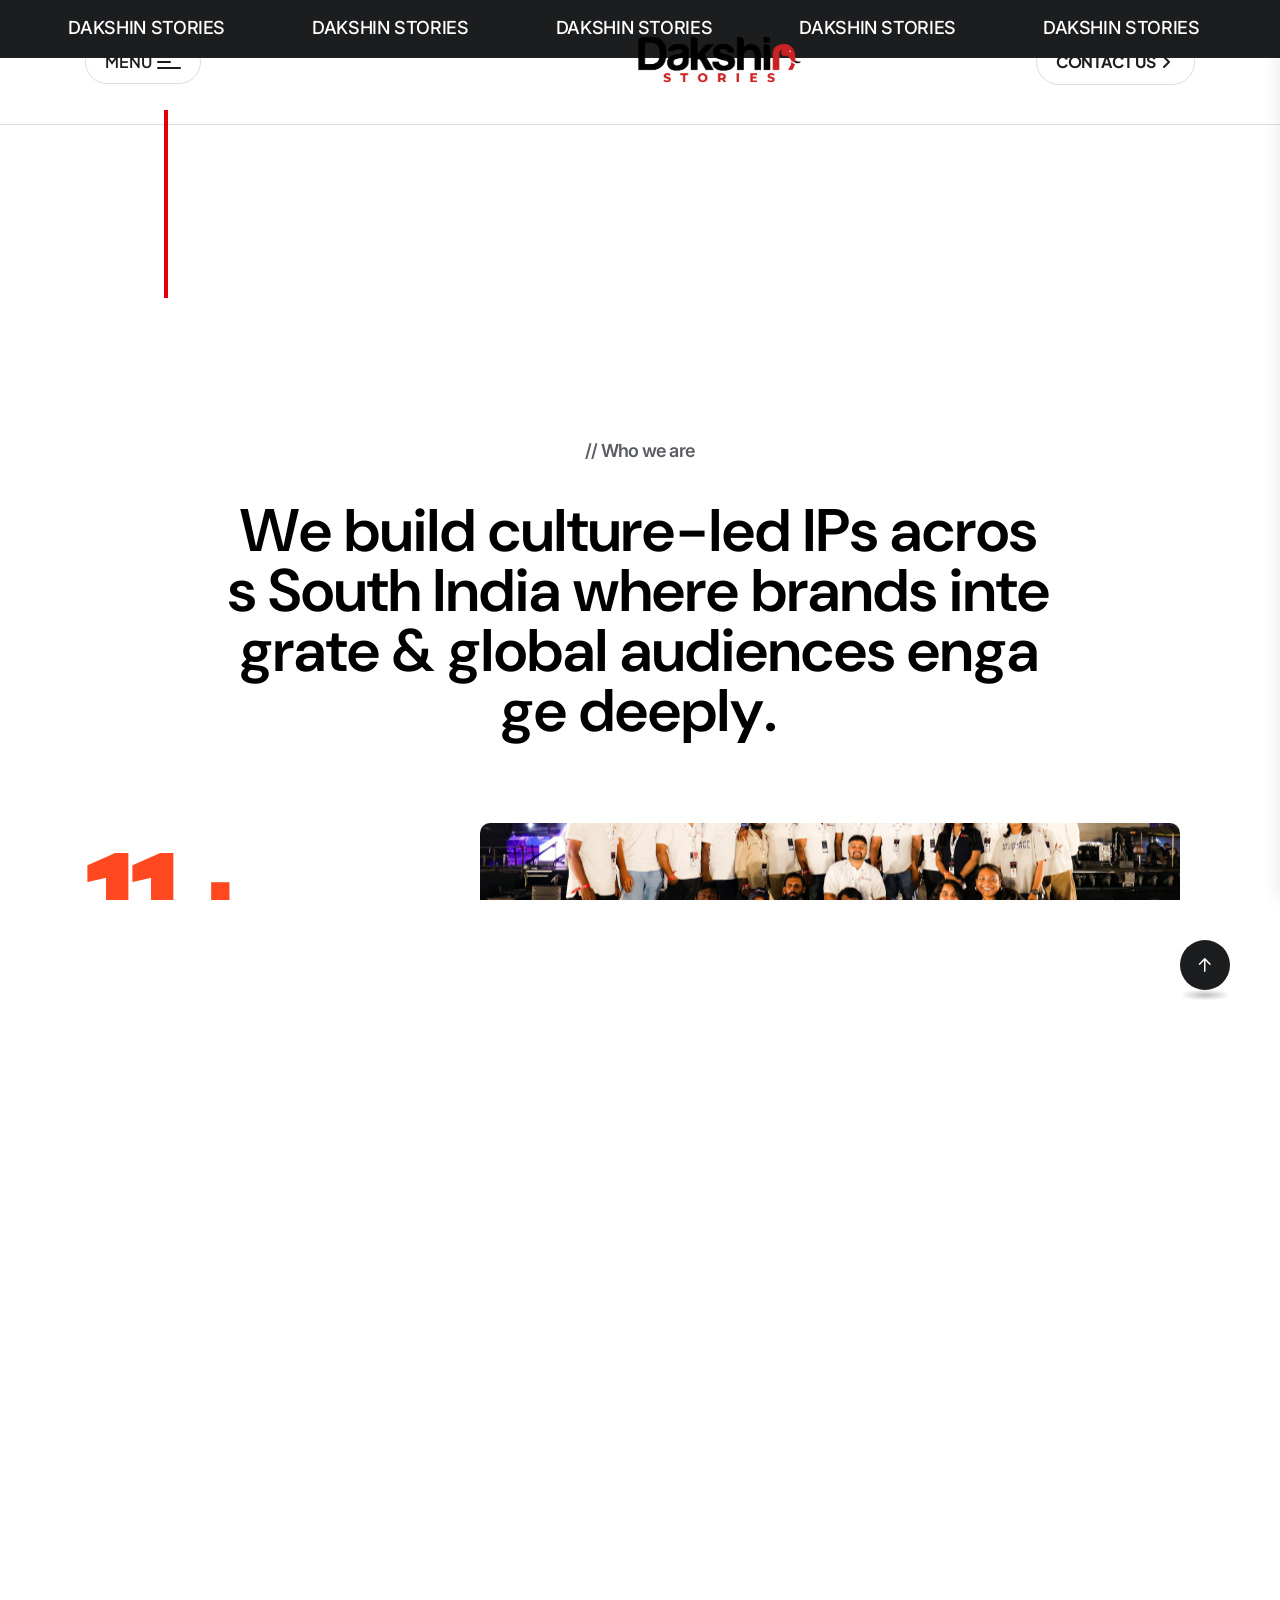
==== index.html @ ef5a938d "Editorial website refinements: animated headings, logo synchronization, and team focus-blur effects" ====
<!doctype html>
<html lang="zxx">

<head>
    <meta charset="utf-8">
    <meta http-equiv="x-ua-compatible" content="ie=edge">
    <title>DAKSHIN STORIES</title>
    <meta name="description" content="Dakshin stories">
    <meta name="viewport" content="width=device-width, initial-scale=1">

    <link rel="shortcut icon" type="image/x-icon" href="assets/img/logo/favicon.png">
    <link href="https://fonts.googleapis.com/css2?family=Oswald:wght@700&display=swap" rel="stylesheet">
    <!-- Place favicon.ico in the root directory -->

    <!--<< Bootstrap min.css >>-->
    <link rel="stylesheet" href="assets/css/bootstrap.min.css">
    <!--<< magnific-popup.css >>-->
    <link rel="stylesheet" href="assets/css/magnific-popup.css">
    <!--<< fontawesome-all.min.css >>-->
    <link rel="stylesheet" href="assets/css/fontawesome-all.min.css">
    <!--<< swiper-bundle.min.css >>-->
    <link rel="stylesheet" href="assets/css/swiper-bundle.min.css">
    <!--<< odometer.css >>-->
    <link rel="stylesheet" href="assets/css/odometer.css">
    <!--<< ion.rangeSlider.min.css >>-->
    <link rel="stylesheet" href="assets/css/ion.rangeSlider.min.css">
    <!--<< effect-slicer.css >>-->
    <link rel="stylesheet" href="assets/css/effect-slicer.css">
    <!--<< animate.css >>-->
    <link rel="stylesheet" href="assets/css/animate.css">
    <!--<< default.css >>-->
    <link rel="stylesheet" href="assets/css/defauls-spacing.css">
    <!--<< main.css >>-->
    <link rel="stylesheet" href="assets/css/main.css">
    <style>
        .sliding-reveal-wrapper {
            position: relative;
            display: inline-block;
        }

        .sliding-reveal-text {
            color: #000;
            /* Pure black branding text */
            clip-path: inset(0 100% 0 0);
            animation: clip-reveal 3.5s cubic-bezier(0.77, 0, 0.175, 1) infinite alternate;
        }

        .sliding-reveal-bar {
            position: absolute;
            top: 0;
            left: 0;
            width: 4px;
            height: 100%;
            background-color: #E3000F;
            /* Crimson brand line */
            animation: bar-slide 3.5s cubic-bezier(0.77, 0, 0.175, 1) infinite alternate;
        }

        @keyframes clip-reveal {

            0%,
            20% {
                clip-path: inset(0 100% 0 0);
            }

            80%,
            100% {
                clip-path: inset(0 0 0 0);
            }
        }

        @keyframes bar-slide {

            0%,
            15% {
                left: 0%;
                opacity: 0;
            }

            20% {
                opacity: 1;
                left: 0%;
            }

            80% {
                left: 100%;
                opacity: 1;
            }

            85%,
            100% {
                left: 100%;
                opacity: 0;
            }
        }

        @media (max-width: 767px) {
            .tdmenu-offcanvas-open-btn {
                padding-left: 12px !important;
                padding-right: 12px !important;
                min-width: unset !important;
                width: auto !important;
            }
        }

        .ml7 {
            position: relative;
            color: #000 !important;
        }

        .ml7 .text-wrapper {
            position: relative;
            display: inline-block;
            padding-top: 0.2em;
            padding-right: 0.05em;
            padding-bottom: 0.1em;
            overflow: hidden;
        }

        .ml7 .letter {
            transform-origin: 0 100%;
            display: inline-block;
            line-height: 1em;
            color: #000 !important;
        }

        .morph-container {
            position: relative;
            display: inline-block;
        }

        .morph-shape {
            position: absolute;
            top: 50%;
            left: 50%;
            transform: translate(-45%, -50%);
            width: 30px;
            height: 30px;
            background: #d10000;
            border-radius: 50%;
            z-index: 1;
            animation: shapeToText 4s cubic-bezier(0.77, 0, 0.175, 1) infinite alternate;
        }

        .morph-text {
            position: relative;
            z-index: 2;
            opacity: 0;
            animation: textAppear 4s cubic-bezier(0.77, 0, 0.175, 1) infinite alternate;
        }

        @keyframes shapeToText {
            0% {
                width: 30px;
                height: 30px;
                border-radius: 50%;
                opacity: 1;
                transform: translate(-45%, -50%) rotate(0deg);
            }

            30% {
                width: 40px;
                height: 40px;
                border-radius: 20%;
                opacity: 1;
                transform: translate(-45%, -50%) rotate(180deg);
            }

            60% {
                width: 100%;
                height: 100%;
                border-radius: 8px;
                opacity: 1;
                transform: translate(-45%, -50%) rotate(360deg);
            }

            80%,
            100% {
                width: 110%;
                height: 120%;
                border-radius: 4px;
                opacity: 0;
                transform: translate(-45%, -50%) rotate(360deg);
            }
        }

        @keyframes textAppear {

            0%,
            65% {
                opacity: 0;
                transform: scale(0.9);
            }

            85%,
            100% {
                opacity: 1;
                transform: scale(1);
            }
        }

        /* Glitch Effect for Dakshin */
        .glitch {
            position: relative;
            color: #000;
            display: inline-block;
            font-family: "Oswald", sans-serif !important;
            font-style: italic;
            line-height: 1;
        }

        .glitch::before,
        .glitch::after {
            content: attr(data-text);
            position: absolute;
            top: 0;
            left: 0;
            width: 100%;
            height: 100%;
            background: #f5f5f5; /* Match grey-bg-2 */
            overflow: hidden;
        }

        .glitch::before {
            left: 2px;
            text-shadow: -2px 0 #E3000F;
            animation: noise-anim-1 2s infinite linear alternate-reverse;
        }

        .glitch::after {
            left: -2px;
            text-shadow: 2px 0 #000;
            animation: noise-anim-2 3s infinite linear alternate-reverse;
        }

        @keyframes noise-anim-1 {
            0% { clip-path: inset(10% 0 80% 0); }
            20% { clip-path: inset(40% 0 10% 0); }
            40% { clip-path: inset(70% 0 20% 0); }
            60% { clip-path: inset(10% 0 30% 0); }
            80% { clip-path: inset(50% 0 40% 0); }
            100% { clip-path: inset(20% 0 10% 0); }
        }

        @keyframes noise-anim-2 {
            0% { clip-path: inset(20% 0 10% 0); }
            20% { clip-path: inset(50% 0 40% 0); }
            40% { clip-path: inset(10% 0 30% 0); }
            60% { clip-path: inset(70% 0 20% 0); }
            80% { clip-path: inset(40% 0 10% 0); }
            100% { clip-path: inset(10% 0 80% 0); }
        }

        .split-journey,
        .split-journey span {
            overflow: hidden;
            display: inline-block;
            white-space: nowrap;
            color: #000 !important;
        }

        .left-journey {
            display: inline-block;
            animation: slideFromLeft 1.5s cubic-bezier(0.77, 0, 0.175, 1) forwards;
            transform: translateX(-100%);
            opacity: 0;
        }

        .right-journey {
            display: inline-block;
            animation: slideFromRight 1.5s cubic-bezier(0.77, 0, 0.175, 1) forwards;
            transform: translateX(100%);
            opacity: 0;
        }

        @keyframes slideFromLeft {
            0% {
                transform: translateX(-100%);
                opacity: 0;
            }
            100% {
                transform: translateX(0);
                opacity: 1;
            }
        }

        @keyframes slideFromRight {
            0% {
                transform: translateX(100%);
                opacity: 0;
            }
            100% {
                transform: translateX(0);
                opacity: 1;
            }
        }

        .td-header__logo img,
        .td-footer-logo img {
            width: 170px !important;
            height: auto !important;
        }

        /* Team Section - Focus Blur Effect */
        .td-team-area {
            transition: all 0.4s ease;
        }

        /* When any member is hovered, blur the others */
        .td-team-area:hover .td-team-4-wrap:not(:hover) {
            filter: blur(6px) grayscale(50%);
            opacity: 0.4;
            transform: scale(0.96);
        }

        .td-team-4-wrap {
            transition: all 0.5s cubic-bezier(0.4, 0, 0.2, 1) !important;
            border-radius: 12px;
            overflow: hidden;
        }

        .td-team-4-thumb img {
            transition: transform 0.5s ease !important;
        }

        .td-team-4-wrap:hover {
            transform: scale(1.05);
            z-index: 10;
        }

        .td-team-4-title a {
            color: #000 !important;
            transition: color 0.3s ease;
        }

        .td-team-4-wrap:hover .td-team-4-title a {
            color: #E3000F !important;
        }

        .td-team-4-subtitle {
            color: #666 !important;
            display: block;
            margin-bottom: 5px;
            font-weight: 600;
            text-transform: uppercase;
            font-size: 14px;
        }
    </style>
</head>

<body>



    <!-- Scroll-top -->
    <button class="scroll__top scroll-to-target" data-target="html">
        <i class="fa-sharp fa-regular fa-arrow-up"></i>
    </button>
    <!-- Scroll-top-end-->


    <!-- header-area -->
    <header>
        <div id="header-sticky" class="td-header__area td-header-spacing p-relative z-index-1">
            <div class="container container-1750">
                <div class="row align-items-center">
                    <div class="col-6 col-md-4 order-2 order-md-1">
                        <div class="tdmenu__wrap d-flex justify-content-end justify-content-md-start">
                            <div
                                class="tdmenu-offcanvas-open-btn mobile-nav-toggler d-flex align-items-center justify-content-center ms-auto ms-md-0">
                                <span class="text mr-5 d-none d-md-block">menu</span>
                                <div class="tdmenu-offcanvas-open-bar">
                                    <span></span>
                                    <span></span>
                                    <span></span>
                                </div>
                            </div>
                            <nav class="tdmenu__nav d-none">
                                <div class="tdmenu__navbar-wrap tdmenu__main-menu">
                                    <ul class="navigation">
                                        <li class="active menu-item-has-children"><a href="index.html">Home</a>

                                        </li>
                                        <li class="#"><a href="#">WHAT WE DO</a>

                                        </li>
                                        <li class="#"><a href="portfolio-two-columns.html">ABOUT US</a>

                                        </li>
                                        <li class="#"><a href="blog.html">STORIES</a>

                                        </li>
                                        <li class=#><a href="blog.html">CORE TEAM</a>

                                        </li>

                                    </ul>
                                </div>
                            </nav>
                        </div>
                    </div>
                    <div class="col-6 col-md-4 order-1 order-md-2">
                        <div class="logo text-start text-md-center">
                            <a class="logo-1" href="index.html"><img data-width="106"
                                    src="assets/img/logo/logo-black.png" alt="Logo"
                                    style="transform: scale(2.5); transform-origin: left center;"></a>
                        </div>
                    </div>
                    <div class="col-md-4 order-3 d-none d-md-block">
                        <div class="td-header-right text-end">

                            <a href="contact.html"
                                class="td-btn td-btn-lg d-none d-md-inline-block td-btn-switch-animation ml-10">
                                <span class="d-flex align-items-center justify-content-center">
                                    <span class="btn-text"> Contact Us </span>
                                    <span class="btn-icon"><i class="fa-sharp fa-solid fa-angle-right"></i></span>
                                    <span class="btn-icon"><i class="fa-sharp fa-solid fa-angle-right"></i></span>
                                </span>
                            </a>
                        </div>
                    </div>
                </div>
            </div>
        </div>

        <!-- Mobile Menu  -->
        <div class="tdmobile__menu td-menu-large">
            <nav class="tdmobile__menu-box">
                <div class="close-btn"><i class="fa-solid fa-xmark"></i></div>
                <div class="nav-logo">
                    <a href="index.html"><img data-width="96" src="assets/img/logo/logo-black.png" alt="logo"
                            style="transform: scale(2); transform-origin: left center;"></a>
                </div>

                <div class="tdmobile__menu-outer">
                    <!--Here Menu Will Come Automatically Via Javascript / Same Menu as in Header-->
                </div>
                <div class="mt-30 ml-25 mr-25">
                    <a href="contact.html"
                        class="td-btn td-btn-menu-black w-100 d-inline-block td-btn-switch-animation ml-10">
                        <span class="d-flex align-items-center justify-content-center">
                            <span class="btn-text"> Contact Us </span>
                            <span class="btn-icon"><i class="fa-sharp fa-solid fa-angle-right"></i></span>
                            <span class="btn-icon"><i class="fa-sharp fa-solid fa-angle-right"></i></span>
                        </span>
                    </a>
                </div>
                <div class="social-links">
                    <ul class="list-wrap">
                        <li><a href="#"><i class="fab fa-facebook-f"></i></a></li>
                        <li><a href="#"><i class="fab fa-twitter"></i></a></li>
                        <li><a href="#"><i class="fab fa-instagram"></i></a></li>
                        <li><a href="#"><i class="fab fa-linkedin-in"></i></a></li>
                        <li><a href="#"><i class="fab fa-youtube"></i></a></li>
                    </ul>
                </div>
            </nav>
        </div>
        <div class="tdmobile__menu-backdrop"></div>
        <!-- End Mobile Menu -->

    </header>

    <!-- header-area-end -->
    <div id="smooth-wrapper">
        <div id="smooth-content">


            <!-- main-area -->
            <main>
                <!-- td-hero-area-start -->
                <div class="td-hero-area td-hero-spacing p-relative fix z-index-1">
                    <img class="td-hero-shape p-absolute" src="#" alt="">
                    <div class="container">
                        <div class="row justify-content-center">
                            <div class="col-lg-10">
                                <div class="td-hero-content">
                                    <div class="td-hero-title text-center  wow fadeInUp" data-wow-delay=".5s"
                                        data-wow-duration="1s">
                                        <h2 class="title">DAKSHIN </h2>
                                        <h2 class="title mb-0 d-flex align-items-center justify-content-center">
                                            <img class="mr-30 d-none d-sm-block" src="assets/img/hero/thumb.jpg" alt="">
                                            STORIES
                                            <img class="ml-35 d-none d-sm-block" src="assets/img/hero/thumb-2.jpg"
                                                alt="">
                                        </h2>

                                    </div>
                                </div>
                            </div>
                        </div>
                    </div>
                    <div class="td-hero-text-slide  wow fadeInUp" data-wow-delay=".7s" data-wow-duration="1s">
                        <div class="container-fluid">
                            <div class="row">
                                <div class="swiper-container td-hero-text-slide-active">
                                    <div class="swiper-wrapper slide-transtion">
                                        <div class="swiper-slide">
                                            <div>
                                                <h2 class="td-hero-bigtext" style="color: red;">DAKSHIN </h2>
                                            </div>
                                        </div>
                                        <div class="swiper-slide">
                                            <div>
                                                <h2 class="td-hero-bigtext " style="color: red;">STORIES </h2>
                                            </div>
                                        </div>
                                        <div class="swiper-slide">
                                            <div>
                                                <h2 class="td-hero-bigtext" style="color: red;">DAKSHIN </h2>
                                            </div>
                                        </div>
                                        <div class="swiper-slide">
                                            <div>
                                                <h2 class="td-hero-bigtext " style="color: red;">STORIES </h2>
                                            </div>
                                        </div>
                                    </div>
                                </div>
                            </div>
                        </div>
                    </div>
                    <div class="td-feature-slide-wrap td-feature-2-spacing">
                        <div class="swiper-container td-feature-2-slider">
                            <div class="swiper-wrapper slide-transtion">
                                <div class="swiper-slide">
                                    <div class="td-feature-2-item">

                                        <span> DAKSHIN STORIES</span>
                                    </div>
                                </div>
                                <div class="swiper-slide">
                                    <div class="td-feature-2-item">

                                        <span> DAKSHIN STORIES</span>
                                    </div>
                                </div>
                                <div class="swiper-slide">
                                    <div class="td-feature-2-item">

                                        <span> DAKSHIN STORIES</span>
                                    </div>
                                </div>
                                <div class="swiper-slide">
                                    <div class="td-feature-2-item">

                                        <span> DAKSHIN STORIES</span>
                                    </div>
                                </div>
                                <div class="swiper-slide">
                                    <div class="td-feature-2-item">

                                        <span> DAKSHIN STORIES</span>
                                    </div>
                                </div>
                                <div class="swiper-slide">
                                    <div class="td-feature-2-item">

                                        <span> DAKSHIN STORIES</span>
                                    </div>
                                </div>
                                <div class="swiper-slide">
                                    <div class="td-feature-2-item">

                                        <span> DAKSHIN STORIES</span>
                                    </div>
                                </div>
                                <div class="swiper-slide">
                                    <div class="td-feature-2-item">

                                        <span> DAKSHIN STORIES</span>
                                    </div>
                                </div>
                            </div>
                        </div>
                    </div>
                    <br><br>





                    <!-- <div class="row justify-content-center">
                        <div class="col-lg-9">
                            <div class="td-service-2-title-wrap text-center mb-60 td-title-anim">

                                <h2 class="td-section-2-title">"The GOAT arrived. Hyderabad roared. Dakshin Stories made
                                    the impossible, possible."</h2>
                            </div>
                        </div>
                    </div> -->





                    <div class="row justify-content-center">
                        <div class="col-lg-9">
                            <div class="td-service-2-title-wrap text-center mb-0 td-title-anim">
                                <div class="sliding-reveal-wrapper">
                                    <span class="sliding-reveal-bar"></span>
                                    <h2 class="td-section-2-title sliding-reveal-text">
                                        "The GOAT arrived. Hyderabad roared. Dakshin Stories made the impossible,
                                        possible."
                                    </h2>
                                </div>
                            </div>
                        </div>
                    </div>





                </div>
                <!-- td-hero-area-end -->

                <!-- td-about-main-area-start -->
                <div class="td-about-main-area td-service-2-wrap pt-0 pb-125">
                    <div class="container">
                        <div class="row justify-content-center">
                            <div class="col-lg-9">
                                <div class="td-service-2-title-wrap text-center mb-60 td-title-anim ">
                                    <span class="td-section-2-subtitle mb-25 d-inline-block">// Who we
                                        are</span>
                                    <h2 class="td-section-2-title ml7" style="line-height: 1.2;">
                                        <span class="text-wrapper">
                                            <span class="letters">We build culture-led IPs across South India where
                                                brands integrate & global audiences engage deeply.</span>
                                        </span>
                                    </h2>
                                </div>
                            </div>
                        </div>
                        <div class="row">
                            <div class="col-lg-4">
                                <div class="td-service-main-expreance mb-30  wow fadeInUp" data-wow-delay=".3s"
                                    data-wow-duration="1s">
                                    <h2 class="expreance mb-0">11+</h2>
                                    <span class="year">YEARS OF WORK EXPERIENCE</span>
                                </div>
                            </div>
                            <div class="col-lg-8">
                                <div class="td-service-main-strategy-wrap ml-50">
                                    <div class="row">


                                    </div>
                                </div>


                                <div class="container container-1680">
                                    <div class="row">
                                        <div class="col-12">
                                            <div class="td-hero-bottom-thumb">
                                                <img data-speed="0.6" class="w-100 round-2"
                                                    src="assets/img/about/dakshin_ab.avif" alt="">
                                            </div>
                                        </div>
                                    </div>
                                </div>
                            </div>
                        </div>
                    </div>
                </div>
                <!-- td-about-main-area-end -->
                <!-- <br><br> -->
                <!-- td-feature-area-start -->
                <div class="td-feature-area fix">
                    <div class="col-lg-12">
                        <div class="td-service-2-title-wrap text-center mb-100 td-title-anim">

                            <h2 class="td-section-2-title split-journey">
                                <span class="left-journey">OUR CONC</span><span class="right-journey">ERT JOURNEY</span>
                            </h2>
                        </div>
                    </div>
                    <div class="fix">
                        <img data-speed=".9" class="w-100" src="assets/img/about/banner_1.png" alt="">
                    </div>

                </div>
                <!-- td-feature-area-end -->
                <!-- td-brands-area-start -->
                <div class="td-brands-area pt-100 pb-400">
                    <div class="container">
                        <div class="row align-items-center mb-20">
                            <div class="col-lg-9">
                                <div class="td-service-2-title-wrap mb-40">
                                    <span class="td-section-2-subtitle mb-25 d-block">// Trusted By</span>
                                    <div class="morph-container">
                                        <div class="morph-shape"></div>
                                        <h2 class="td-section-2-title d-inline-block morph-text">Brands that believe in
                                            Us</h2>
                                    </div>
                                </div>
                            </div>

                        </div>
                        <div class="row gx-0">
                            <div class="col-lg-3 col-md-4 col-sm-6">
                                <div class="td-brands-7-item text-center">
                                    <a href="#"><img src="assets/img/brand/brand-7/logo-1.png" alt=""></a>
                                </div>
                            </div>
                            <div class="col-lg-3 col-md-4 col-sm-6">
                                <div class="td-brands-7-item text-center">
                                    <a href="#"><img src="assets/img/brand/brand-7/logo-2.png" alt=""></a>
                                </div>
                            </div>
                            <div class="col-lg-3 col-md-4 col-sm-6">
                                <div class="td-brands-7-item text-center">
                                    <a href="#"><img src="assets/img/brand/brand-7/logo-3.png" alt=""></a>
                                </div>
                            </div>
                            <div class="col-lg-3 col-md-4 col-sm-6">
                                <div class="td-brands-7-item text-center">
                                    <a href="#"><img src="assets/img/brand/brand-7/logo-4.png" alt=""></a>
                                </div>
                            </div>
                            <div class="col-lg-3 col-md-4 col-sm-6">
                                <div class="td-brands-7-item text-center">
                                    <a href="#"><img src="assets/img/brand/brand-7/logo-5.png" alt=""></a>
                                </div>
                            </div>
                            <div class="col-lg-3 col-md-4 col-sm-6">
                                <div class="td-brands-7-item text-center">
                                    <a href="#"><img src="assets/img/brand/brand-7/logo-6.png" alt=""></a>
                                </div>
                            </div>
                            <div class="col-lg-3 col-md-4 col-sm-6">
                                <div class="td-brands-7-item text-center">
                                    <a href="#"><img src="assets/img/brand/brand-7/logo-7.png" alt=""></a>
                                </div>
                            </div>
                            <div class="col-lg-3 col-md-4 col-sm-6">
                                <div class="td-brands-7-item text-center">
                                    <a href="#"><img src="assets/img/brand/brand-7/logo-8.png" alt=""></a>
                                </div>
                            </div>
                        </div>
                    </div>
                </div>
                <!-- td-brands-area-end -->


                <!-- td-portfolio-area-start -->
                <div class="td-portfolio-area pt-125">
                    <h2 class="td-portfolio-2-bigtitle td-split-text td-split-in-right">Work</h2>
                    <div class="td-portfolio-2-slider-wrap mb-10">
                        <div class="swiper-container td-portfolio-2-slider">
                            <div class="swiper-wrapper slide-transtion">
                                <div class="swiper-slide">
                                    <div class="td-portfolio-2-item p-relative">
                                        <div class="td-portfolio-2-thumb fix">
                                            <img src="assets/img/stage_img/s1.jpg" alt="">
                                        </div>
                                        <div class="td-portfolio-2-content">
                                            <div class="dates mb-10">
                                                <span>2026</span>
                                                <span class="dot"></span>
                                                Daskshin
                                            </div>
                                            <a class="title" href="#">Daskshin</a>
                                        </div>
                                    </div>
                                </div>
                                <div class="swiper-slide">
                                    <div class="td-portfolio-2-item p-relative">
                                        <div class="td-portfolio-2-thumb fix">
                                            <img src="assets/img/stage_img/s17.jpg" alt="">
                                        </div>
                                        <div class="td-portfolio-2-content">
                                            <div class="dates mb-10">
                                                <span>2026</span>
                                                <span class="dot"></span>
                                                Daskshin
                                            </div>
                                            <a class="title" href="#">Daskshin</a>
                                        </div>
                                    </div>
                                </div>
                                <div class="swiper-slide">
                                    <div class="td-portfolio-2-item p-relative">
                                        <div class="td-portfolio-2-thumb fix">
                                            <img src="assets/img/stage_img/s3.png" alt="">
                                        </div>
                                        <div class="td-portfolio-2-content">
                                            <div class="dates mb-10">
                                                <span>2026</span>
                                                <span class="dot"></span>
                                                Daskshin
                                            </div>
                                            <a class="title" href="#">Daskshin</a>
                                        </div>
                                    </div>
                                </div>
                                <div class="swiper-slide">
                                    <div class="td-portfolio-2-item p-relative">
                                        <div class="td-portfolio-2-thumb fix">
                                            <img src="assets/img/stage_img/s4.jpg" alt="">
                                        </div>
                                        <div class="td-portfolio-2-content">
                                            <div class="dates mb-10">
                                                <span>2026</span>
                                                <span class="dot"></span>
                                                Daskshin
                                            </div>
                                            <a class="title" href="#">Daskshin</a>
                                        </div>
                                    </div>
                                </div>
                                <div class="swiper-slide">
                                    <div class="td-portfolio-2-item p-relative">
                                        <div class="td-portfolio-2-thumb fix">
                                            <img src="assets/img/stage_img/s5.jpg" alt="">
                                        </div>
                                        <div class="td-portfolio-2-content">
                                            <div class="dates mb-10">
                                                <span>2026</span>
                                                <span class="dot"></span>
                                                Daskshin
                                            </div>
                                            <a class="title" href="#">Daskshin</a>
                                        </div>
                                    </div>
                                </div>
                                <div class="swiper-slide">
                                    <div class="td-portfolio-2-item p-relative">
                                        <div class="td-portfolio-2-thumb fix">
                                            <img src="assets/img/stage_img/s6.jpg" alt="">
                                        </div>
                                        <div class="td-portfolio-2-content">
                                            <div class="dates mb-10">
                                                <span>2026</span>
                                                <span class="dot"></span>
                                                Daskshin
                                            </div>
                                            <a class="title" href="#">Daskshin</a>
                                        </div>
                                    </div>
                                </div>
                                <div class="swiper-slide">
                                    <div class="td-portfolio-2-item p-relative">
                                        <div class="td-portfolio-2-thumb fix">
                                            <img src="assets/img/stage_img/s7.jpg" alt="">
                                        </div>
                                        <div class="td-portfolio-2-content">
                                            <div class="dates mb-10">
                                                <span>2026</span>
                                                <span class="dot"></span>
                                                Daskshin
                                            </div>
                                            <a class="title" href="#">Daskshin</a>
                                        </div>
                                    </div>
                                </div>
                                <div class="swiper-slide">
                                    <div class="td-portfolio-2-item p-relative">
                                        <div class="td-portfolio-2-thumb fix">
                                            <img src="assets/img/stage_img/s8.jpg" alt="">
                                        </div>
                                        <div class="td-portfolio-2-content">
                                            <div class="dates mb-10">
                                                <span>2026</span>
                                                <span class="dot"></span>
                                                Daskshin
                                            </div>
                                            <a class="title" href="#">Daskshin</a>
                                        </div>
                                    </div>
                                </div>
                            </div>
                        </div>
                    </div>
                    <div class="td-portfolio-2-slider-wrap">
                        <div class="swiper-container td-portfolio-2-slider-2" dir="rtl">
                            <div class="swiper-wrapper slide-transtion">
                                <div class="swiper-slide">
                                    <div class="td-portfolio-2-item p-relative">
                                        <div class="td-portfolio-2-thumb fix">
                                            <img src="assets/img/stage_img/s9.jpg" alt="">
                                        </div>
                                        <div class="td-portfolio-2-content">
                                            <div class="dates mb-10">
                                                <span>2026</span>
                                                <span class="dot"></span>
                                                Daskshin
                                            </div>
                                            <a class="title" href="#">Daskshin</a>
                                        </div>
                                    </div>
                                </div>
                                <div class="swiper-slide">
                                    <div class="td-portfolio-2-item p-relative">
                                        <div class="td-portfolio-2-thumb fix">
                                            <img src="assets/img/stage_img/s10.jpg" alt="">
                                        </div>
                                        <div class="td-portfolio-2-content">
                                            <div class="dates mb-10">
                                                <span>2026</span>
                                                <span class="dot"></span>
                                                Daskshin
                                            </div>
                                            <a class="title" href="#">Daskshin</a>
                                        </div>
                                    </div>
                                </div>
                                <div class="swiper-slide">
                                    <div class="td-portfolio-2-item p-relative">
                                        <div class="td-portfolio-2-thumb fix">
                                            <img src="assets/img/stage_img/s11.jpg" alt="">
                                        </div>
                                        <div class="td-portfolio-2-content">
                                            <div class="dates mb-10">
                                                <span>2026</span>
                                                <span class="dot"></span>
                                                Daskshin
                                            </div>
                                            <a class="title" href="#">Daskshin</a>
                                        </div>
                                    </div>
                                </div>
                                <div class="swiper-slide">
                                    <div class="td-portfolio-2-item p-relative">
                                        <div class="td-portfolio-2-thumb fix">
                                            <img src="assets/img/stage_img/s12.jpg" alt="">
                                        </div>
                                        <div class="td-portfolio-2-content">
                                            <div class="dates mb-10">
                                                <span>2026</span>
                                                <span class="dot"></span>
                                                Daskshin
                                            </div>
                                            <a class="title" href="#">Daskshin</a>
                                        </div>
                                    </div>
                                </div>
                                <div class="swiper-slide">
                                    <div class="td-portfolio-2-item p-relative">
                                        <div class="td-portfolio-2-thumb fix">
                                            <img src="assets/img/stage_img/s13.jpg" alt="">
                                        </div>
                                        <div class="td-portfolio-2-content">
                                            <div class="dates mb-10">
                                                <span>2026</span>
                                                <span class="dot"></span>
                                                Daskshin
                                            </div>
                                            <a class="title" href="#">Daskshin</a>
                                        </div>
                                    </div>
                                </div>
                                <div class="swiper-slide">
                                    <div class="td-portfolio-2-item p-relative">
                                        <div class="td-portfolio-2-thumb fix">
                                            <img src="assets/img/stage_img/s14.jpg" alt="">
                                        </div>
                                        <div class="td-portfolio-2-content">
                                            <div class="dates mb-10">
                                                <span>2026</span>
                                                <span class="dot"></span>
                                                Daskshin
                                            </div>
                                            <a class="title" href="#">Daskshin</a>
                                        </div>
                                    </div>
                                </div>
                                <div class="swiper-slide">
                                    <div class="td-portfolio-2-item p-relative">
                                        <div class="td-portfolio-2-thumb fix">
                                            <img src="assets/img/stage_img/s15.jpg" alt="">
                                        </div>
                                        <div class="td-portfolio-2-content">
                                            <div class="dates mb-10">
                                                <span>2026</span>
                                                <span class="dot"></span>
                                                Daskshin
                                            </div>
                                            <a class="title" href="#">Daskshin</a>
                                        </div>
                                    </div>
                                </div>
                                <div class="swiper-slide">
                                    <div class="td-portfolio-2-item p-relative">
                                        <div class="td-portfolio-2-thumb fix">
                                            <img src="assets/img/stage_img/s16.jpg" alt="">
                                        </div>
                                        <div class="td-portfolio-2-content">
                                            <div class="dates mb-10">
                                                <span>2026</span>
                                                <span class="dot"></span>
                                                Daskshin
                                            </div>
                                            <a class="title" href="#">Daskshin</a>
                                        </div>
                                    </div>
                                </div>
                            </div>
                        </div>
                    </div>
                </div>
                <!-- td-portfolio-area-end -->



                <!-- td-testimonial-area-start -->
                <div class="td-testimonial-area grey-bg-2 pt-100 pb-20">
                    <div class="container">
                        <div class="row">

                            <div class="col-lg-9 col-md-8">
                                <div class="td-testimonial-content ml-80 mb-50 wow fadeInRight" data-wow-delay=".3s"
                                    data-wow-duration="1s">
                                    <h2 class="td-testimonial-title mb-20 td-text-invert">The Pulse of <br>
                                        <span class="glitch" data-text="Dakshin">Dakshin</span>
                                    </h2>

                                </div>
                            </div>

                        </div>
                    </div>
                </div>
                <!-- td-testimonial-area-end -->

                <div class="td-team-area td-team-about-wrap">
                    <div class="container-fluid">
                        <div class="row">
                            <div class="col-lg-3 col-md-6 col-sm-6">
                                <div class="td-team-4-wrap text-center mb-40">
                                    <div class="td-team-4-thumb mb-25">
                                        <img class="w-100" src="assets/img/team/1_sainathgoud.webp" alt="">
                                    </div>
                                    <div class="td-team-4-content">
                                        <span class="td-team-4-subtitle">Founder</span>
                                        <h3 class="td-team-4-title"><a href="team-details.html">Sainath Goud</a></h3>
                                        <div class="td-team-4-social mt-10">
                                            <a href="#">
                                                <svg width="15" height="15" viewBox="0 0 15 15" fill="none" xmlns="http://www.w3.org/2000/svg">
                                                    <path d="M10.2579 4.7373C11.5141 4.7373 12.7188 5.23632 13.6071 6.12458C14.4954 7.01283 14.9944 8.21757 14.9944 9.47375V14.9996H11.8367V9.47375C11.8367 9.05502 11.6704 8.65344 11.3743 8.35736C11.0782 8.06127 10.6767 7.89493 10.2579 7.89493C9.8392 7.89493 9.43762 8.06127 9.14154 8.35736C8.84545 8.65344 8.67911 9.05502 8.67911 9.47375V14.9996H5.52148V9.47375C5.52148 8.21757 6.0205 7.01283 6.90876 6.12458C7.79701 5.23632 9.00174 4.7373 10.2579 4.7373Z" fill="currentColor" />
                                                    <path d="M3.15763 5.52734H0V15.0002H3.15763V5.52734Z" fill="currentColor" />
                                                    <path d="M1.57881 3.15763C2.45077 3.15763 3.15763 2.45077 3.15763 1.57881C3.15763 0.706859 2.45077 0 1.57881 0C0.706859 0 0 0.706859 0 1.57881C0 2.45077 0.706859 3.15763 1.57881 3.15763Z" fill="currentColor" />
                                                </svg>
                                            </a>
                                            <a href="#">
                                                <svg width="16" height="16" viewBox="0 0 16 16" fill="none" xmlns="http://www.w3.org/2000/svg">
                                                    <path d="M11.5 1H4.5C2.567 1 1 2.567 1 4.5V11.5C1 13.433 2.567 15 4.5 15H11.5C13.433 15 15 13.433 15 11.5V4.5C15 2.567 13.433 1 11.5 1Z" stroke="currentColor" stroke-width="1.5" stroke-linecap="round" stroke-linejoin="round" />
                                                    <path d="M10.7963 7.55921C10.8827 8.14178 10.7832 8.73676 10.5119 9.25952C10.2407 9.78228 9.81148 10.2062 9.28542 10.471C8.75935 10.7358 8.16319 10.8279 7.58173 10.7344C7.00027 10.6408 6.46311 10.3663 6.04667 9.94982C5.63022 9.53338 5.35569 8.99622 5.26213 8.41476C5.16856 7.8333 5.26073 7.23714 5.52551 6.71107C5.79029 6.18501 6.21421 5.75583 6.73697 5.48458C7.25973 5.21333 7.85471 5.11382 8.43728 5.20021C9.03152 5.28833 9.58167 5.56524 10.0065 5.99003C10.4313 6.41482 10.7082 6.96496 10.7963 7.55921Z" stroke="currentColor" stroke-width="1.5" stroke-linecap="round" stroke-linejoin="round" />
                                                    <path d="M11.8477 4.15039H11.8577" stroke="currentColor" stroke-width="1.5" stroke-linecap="round" stroke-linejoin="round" />
                                                </svg>
                                            </a>
                                            <a href="#">
                                                <svg width="13" height="13" viewBox="0 0 16 16" fill="none" xmlns="http://www.w3.org/2000/svg">
                                                    <path d="M9.33161 6.77486L15.1688 0H13.7856L8.71722 5.8826L4.66907 0H0L6.12155 8.89546L0 16H1.38336L6.73581 9.78785L11.0109 16H15.68L9.33148 6.77486H9.33187H9.33161ZM7.43696 8.97374L6.81669 8.088L1.88171 1.03969H4.00634L7.98902 6.72789L8.60929 7.61362L13.7863 15.0074H11.6616L7.43709 8.974V8.97361L7.43696 8.97374Z" fill="currentColor" />
                                                </svg>
                                            </a>
                                        </div>
                                    </div>
                                </div>
                            </div>
                            <div class="col-lg-3 col-md-6 col-sm-6">
                                <div class="td-team-4-wrap text-center mb-40">
                                    <div class="td-team-4-thumb mb-25">
                                        <img class="w-100" src="assets/img/team/thumb-2.jpg" alt="">
                                    </div>
                                    <div class="td-team-4-content">
                                        <span class="td-team-4-subtitle">Operations</span>
                                        <h3 class="td-team-4-title"><a href="team-details.html">JOTIN</a></h3>
                                        <div class="td-team-4-social mt-10">
                                            <a href="#">
                                                <svg width="15" height="15" viewBox="0 0 15 15" fill="none" xmlns="http://www.w3.org/2000/svg">
                                                    <path d="M10.2579 4.7373C11.5141 4.7373 12.7188 5.23632 13.6071 6.12458C14.4954 7.01283 14.9944 8.21757 14.9944 9.47375V14.9996H11.8367V9.47375C11.8367 9.05502 11.6704 8.65344 11.3743 8.35736C11.0782 8.06127 10.6767 7.89493 10.2579 7.89493C9.8392 7.89493 9.43762 8.06127 9.14154 8.35736C8.84545 8.65344 8.67911 9.05502 8.67911 9.47375V14.9996H5.52148V9.47375C5.52148 8.21757 6.0205 7.01283 6.90876 6.12458C7.79701 5.23632 9.00174 4.7373 10.2579 4.7373Z" fill="currentColor" />
                                                    <path d="M3.15763 5.52734H0V15.0002H3.15763V5.52734Z" fill="currentColor" />
                                                    <path d="M1.57881 3.15763C2.45077 3.15763 3.15763 2.45077 3.15763 1.57881C3.15763 0.706859 2.45077 0 1.57881 0C0.706859 0 0 0.706859 0 1.57881C0 2.45077 0.706859 3.15763 1.57881 3.15763Z" fill="currentColor" />
                                                </svg>
                                            </a>
                                            <a href="#">
                                                <svg width="16" height="16" viewBox="0 0 16 16" fill="none" xmlns="http://www.w3.org/2000/svg">
                                                    <path d="M11.5 1H4.5C2.567 1 1 2.567 1 4.5V11.5C1 13.433 2.567 15 4.5 15H11.5C13.433 15 15 13.433 15 11.5V4.5C15 2.567 13.433 1 11.5 1Z" stroke="currentColor" stroke-width="1.5" stroke-linecap="round" stroke-linejoin="round" />
                                                    <path d="M10.7963 7.55921C10.8827 8.14178 10.7832 8.73676 10.5119 9.25952C10.2407 9.78228 9.81148 10.2062 9.28542 10.471C8.75935 10.7358 8.16319 10.8279 7.58173 10.7344C7.00027 10.6408 6.46311 10.3663 6.04667 9.94982C5.63022 9.53338 5.35569 8.99622 5.26213 8.41476C5.16856 7.8333 5.26073 7.23714 5.52551 6.71107C5.79029 6.18501 6.21421 5.75583 6.73697 5.48458C7.25973 5.21333 7.85471 5.11382 8.43728 5.20021C9.03152 5.28833 9.58167 5.56524 10.0065 5.99003C10.4313 6.41482 10.7082 6.96496 10.7963 7.55921Z" stroke="currentColor" stroke-width="1.5" stroke-linecap="round" stroke-linejoin="round" />
                                                    <path d="M11.8477 4.15039H11.8577" stroke="currentColor" stroke-width="1.5" stroke-linecap="round" stroke-linejoin="round" />
                                                </svg>
                                            </a>
                                            <a href="#">
                                                <svg width="13" height="13" viewBox="0 0 16 16" fill="none" xmlns="http://www.w3.org/2000/svg">
                                                    <path d="M9.33161 6.77486L15.1688 0H13.7856L8.71722 5.8826L4.66907 0H0L6.12155 8.89546L0 16H1.38336L6.73581 9.78785L11.0109 16H15.68L9.33148 6.77486H9.33187H9.33161ZM7.43696 8.97374L6.81669 8.088L1.88171 1.03969H4.00634L7.98902 6.72789L8.60929 7.61362L13.7863 15.0074H11.6616L7.43709 8.974V8.97361L7.43696 8.97374Z" fill="currentColor" />
                                                </svg>
                                            </a>
                                        </div>
                                    </div>
                                </div>
                            </div>
                            <div class="col-lg-3 col-md-6 col-sm-6">
                                <div class="td-team-4-wrap text-center mb-40">
                                    <div class="td-team-4-thumb mb-25">
                                        <img class="w-100" src="assets/img/team/thumb-3.jpg" alt="">
                                    </div>
                                    <div class="td-team-4-content">
                                        <span class="td-team-4-subtitle">Creative</span>
                                        <h3 class="td-team-4-title"><a href="team-details.html">DANDU</a></h3>
                                        <div class="td-team-4-social mt-10">
                                            <a href="#"><i class="fa-brands fa-linkedin-in"></i></a>
                                            <a href="#"><i class="fa-brands fa-instagram"></i></a>
                                            <a href="#"><i class="fa-brands fa-x-twitter"></i></a>
                                        </div>
                                    </div>
                                </div>
                            </div>
                            <div class="col-lg-3 col-md-6 col-sm-6">
                                <div class="td-team-4-wrap text-center mb-40">
                                    <div class="td-team-4-thumb mb-25">
                                        <img class="w-100" src="assets/img/team/thumb-4.jpg" alt="">
                                    </div>
                                    <div class="td-team-4-content">
                                        <span class="td-team-4-subtitle">Logistics</span>
                                        <h3 class="td-team-4-title"><a href="team-details.html">SAMIR</a></h3>
                                        <div class="td-team-4-social mt-10">
                                            <a href="#"><i class="fa-brands fa-linkedin-in"></i></a>
                                            <a href="#"><i class="fa-brands fa-instagram"></i></a>
                                            <a href="#"><i class="fa-brands fa-x-twitter"></i></a>
                                        </div>
                                    </div>
                                </div>
                            </div>
                        </div>
                    </div>
                </div>


            </main>
            <!-- main-area-end -->

            <!-- footer-area-start -->
            <footer>
                <div class="td-footer-area td-footer-spacing black-bg">
                    <div class="container">
                        <div class="row">
                            <div class="col-lg-3 col-md-6 col-sm-6">
                                <div class="td-footer-logo mb-30">
                                    <a href="index.html">
                                        <img src="assets/img/logo/logo-white.png" alt="">
                                    </a>
                                </div>
                            </div>
                            <div class="col-lg-2 col-md-6 col-sm-6">
                                <div class="td-footer-widget mb-30">
                                    <h3 class="td-footer-title mb-30">Quick Link</h3>
                                    <ul class="td-footer-widget-list">
                                        <li><a href="#">About US</a></li>
                                        <li><a href="#">What WE DO</a></li>
                                        <li><a href="#">Stories</a></li>
                                        <li><a href="#">Core Team</a></li>
                                        <li><a href="#">Contact</a></li>
                                    </ul>
                                </div>
                            </div>
                            <div class="col-lg-3 col-md-6">
                                <div class="td-footer-widget ml-80 mb-30">
                                    <h3 class="td-footer-title mb-30">Others</h3>
                                    <ul class="td-footer-widget-list">
                                        <li><a href="#">Privacy Policy</a></li>
                                        <li><a href="#">Terms of Use</a></li>
                                        <li><a href="#">Disclaimer</a></li>

                                    </ul>
                                </div>
                            </div>
                            <div class="col-lg-4 col-md-6">
                                <div class="td-footer-widget mr-30 mb-30">
                                    <h3 class="td-footer-title mb-30">Address</h3>
                                    <a class="td-footer-location mb-45 d-inline-block" href="#">Dakshin Stories<br>
                                        Hyderabad</a>
                                    <div class="td-footer-form p-relative">
                                        <form action="#">
                                            <input type="text" placeholder="example@gmail.com">
                                            <button type="submit">
                                                <svg width="12" height="12" viewBox="0 0 12 12" fill="none"
                                                    xmlns="http://www.w3.org/2000/svg">
                                                    <path d="M1 11L11 1" stroke="#1C1D1F" stroke-width="1.5"
                                                        stroke-linecap="round" stroke-linejoin="round" />
                                                    <path d="M1 1H11V11" stroke="#1C1D1F" stroke-width="1.5"
                                                        stroke-linecap="round" stroke-linejoin="round" />
                                                </svg>
                                            </button>
                                        </form>
                                    </div>
                                </div>
                            </div>
                            <div class="col-12">
                                <div class="td-footer-bottom mt-45">
                                    <div class="row align-items-center">
                                        <div class="col-lg-6 col-md-8">
                                            <div class="td-footer-copyright mb-20">
                                                <p>© 2026 <a href="#">Daskshin.</a> All Rights Reserved.</p>
                                            </div>
                                        </div>
                                        <div class="col-lg-6 col-md-4">
                                            <div class="td-footer-social text-md-end mb-20">
                                                <a href="#">
                                                    <svg width="13" height="13" viewBox="0 0 16 16" fill="none"
                                                        xmlns="http://www.w3.org/2000/svg">
                                                        <path
                                                            d="M9.33161 6.77486L15.1688 0H13.7856L8.71722 5.8826L4.66907 0H0L6.12155 8.89546L0 16H1.38336L6.73581 9.78785L11.0109 16H15.68L9.33148 6.77486H9.33187H9.33161ZM7.43696 8.97374L6.81669 8.088L1.88171 1.03969H4.00634L7.98902 6.72789L8.60929 7.61362L13.7863 15.0074H11.6616L7.43709 8.974V8.97361L7.43696 8.97374Z"
                                                            fill="currentColor" />
                                                    </svg>
                                                </a>
                                                <a href="#">
                                                    <svg width="17" height="17" viewBox="0 0 17 17" fill="none"
                                                        xmlns="http://www.w3.org/2000/svg">
                                                        <path
                                                            d="M17 8.5C17 3.80558 13.1944 0 8.5 0C3.80558 0 0 3.80558 0 8.5C0 12.7426 3.10833 16.2591 7.17188 16.8967V10.957H5.01367V8.5H7.17188V6.62734C7.17188 4.49703 8.44087 3.32031 10.3825 3.32031C11.3124 3.32031 12.2852 3.48633 12.2852 3.48633V5.57813H11.2133C10.1574 5.57813 9.82812 6.23334 9.82812 6.90554V8.5H12.1855L11.8087 10.957H9.82812V16.8967C13.8917 16.2591 17 12.7426 17 8.5Z"
                                                            fill="currentColor" />
                                                    </svg>
                                                </a>
                                                <a href="#">
                                                    <svg width="16" height="16" viewBox="0 0 16 16" fill="none"
                                                        xmlns="http://www.w3.org/2000/svg">
                                                        <path
                                                            d="M11.5 1H4.5C2.567 1 1 2.567 1 4.5V11.5C1 13.433 2.567 15 4.5 15H11.5C13.433 15 15 13.433 15 11.5V4.5C15 2.567 13.433 1 11.5 1Z"
                                                            stroke="currentColor" stroke-width="1.5"
                                                            stroke-linecap="round" stroke-linejoin="round" />
                                                        <path
                                                            d="M10.7963 7.55921C10.8827 8.14178 10.7832 8.73676 10.5119 9.25952C10.2407 9.78228 9.81148 10.2062 9.28542 10.471C8.75935 10.7358 8.16319 10.8279 7.58173 10.7344C7.00027 10.6408 6.46311 10.3663 6.04667 9.94982C5.63022 9.53338 5.35569 8.99622 5.26213 8.41476C5.16856 7.8333 5.26073 7.23714 5.52551 6.71107C5.79029 6.18501 6.21421 5.75583 6.73697 5.48458C7.25973 5.21333 7.85471 5.11382 8.43728 5.20021C9.03152 5.28833 9.58167 5.56524 10.0065 5.99003C10.4313 6.41482 10.7082 6.96496 10.7963 7.55921Z"
                                                            stroke="currentColor" stroke-width="1.5"
                                                            stroke-linecap="round" stroke-linejoin="round" />
                                                        <path d="M11.8477 4.15039H11.8577" stroke="currentColor"
                                                            stroke-width="1.5" stroke-linecap="round"
                                                            stroke-linejoin="round" />
                                                    </svg>
                                                </a>
                                                <a href="#">
                                                    <svg width="15" height="15" viewBox="0 0 15 15" fill="none"
                                                        xmlns="http://www.w3.org/2000/svg">
                                                        <path
                                                            d="M10.2579 4.7373C11.5141 4.7373 12.7188 5.23632 13.6071 6.12458C14.4954 7.01283 14.9944 8.21757 14.9944 9.47375V14.9996H11.8367V9.47375C11.8367 9.05502 11.6704 8.65344 11.3743 8.35736C11.0782 8.06127 10.6767 7.89493 10.2579 7.89493C9.8392 7.89493 9.43762 8.06127 9.14154 8.35736C8.84545 8.65344 8.67911 9.05502 8.67911 9.47375V14.9996H5.52148V9.47375C5.52148 8.21757 6.0205 7.01283 6.90876 6.12458C7.79701 5.23632 9.00174 4.7373 10.2579 4.7373Z"
                                                            fill="currentColor" />
                                                        <path d="M3.15763 5.52734H0V15.0002H3.15763V5.52734Z"
                                                            fill="currentColor" />
                                                        <path
                                                            d="M1.57881 3.15763C2.45077 3.15763 3.15763 2.45077 3.15763 1.57881C3.15763 0.706859 2.45077 0 1.57881 0C0.706859 0 0 0.706859 0 1.57881C0 2.45077 0.706859 3.15763 1.57881 3.15763Z"
                                                            fill="currentColor" />
                                                    </svg>
                                                </a>
                                            </div>
                                        </div>
                                    </div>
                                </div>
                            </div>
                        </div>
                    </div>
                </div>
            </footer>
            <!-- footer-area-end -->
        </div>
    </div>



    <!-- JS here -->
    <!--<< jquery.Js >>-->
    <script src="assets/js/vendor/jquery.js"></script>
    <!--<< bootstrap.min.Js >>-->
    <script src="assets/js/bootstrap.min.js"></script>
    <!--<< gsap.Js >>-->
    <script src="assets/js/jsap/gsap.js"></script>
    <!--<< gsap-scroll-smoother.Js >>-->
    <script src="assets/js/jsap/gsap-scroll-smoother.js"></script>
    <!--<< gsap-scroll-trigger.Js >>-->
    <script src="assets/js/jsap/gsap-scroll-trigger.js"></script>
    <!--<< gsap-scroll-to-plugin.Js >>-->
    <script src="assets/js/jsap/gsap-scroll-to-plugin.js"></script>
    <!--<< gsap-split-text.Js >>-->
    <script src="assets/js/jsap/gsap-split-text.js"></script>
    <!--<< isotope.pkgd.min.Js >>-->
    <script src="assets/js/isotope.pkgd.min.js"></script>
    <!--<< ion.rangeSlider.min.Js >>-->
    <script src="assets/js/ion.rangeSlider.min.js"></script>
    <!--<< effect-slicer.Js >>-->
    <script src="assets/js/effect-slicer.js"></script>
    <!--<< imagesloaded.pkgd.min.Js >>-->
    <script src="assets/js/imagesloaded.pkgd.min.js"></script>
    <!--<< jquery.magnific-popup.min.Js >>-->
    <script src="assets/js/jquery.magnific-popup.min.js"></script>
    <!--<< jquery.odometer.min.Js >>-->
    <script src="assets/js/jquery.odometer.min.js"></script>
    <!--<< jquery-appear.Js >>-->
    <script src="assets/js/jquery-appear.js"></script>
    <!--<< swiper-bundle.min.Js >>-->
    <script src="assets/js/swiper-bundle.min.js"></script>
    <!--<< jquery.nice-select.min.Js >>-->
    <script src="assets/js/nice-select.js"></script>
    <!--<< wow.Js >>-->
    <script src="assets/js/wow.js"></script>
    <!--<< ajax-form.Js >>-->
    <script src="assets/js/ajax-form.js"></script>
    <!--<< main.Js >>-->
    <script src="assets/js/main.js"></script>
    <script src="https://cdnjs.cloudflare.com/ajax/libs/animejs/2.0.2/anime.min.js"></script>
    <script>
        document.addEventListener("DOMContentLoaded", function () {
            var textWrapper = document.querySelector('.ml7 .letters');
            if (textWrapper) {
                textWrapper.innerHTML = textWrapper.textContent.replace(/\S/g, "<span class='letter'>$&</span>");

                anime.timeline({ loop: true })
                    .add({
                        targets: '.ml7 .letter',
                        translateY: ["1.1em", 0],
                        translateX: ["0.55em", 0],
                        translateZ: 0,
                        rotateZ: [180, 0],
                        duration: 750,
                        easing: "easeOutExpo",
                        delay: (el, i) => 50 * i
                    }).add({
                        targets: '.ml7',
                        opacity: 0,
                        duration: 1000,
                        easing: "easeOutExpo",
                        delay: 1000
                    });
            }
        });
    </script>
</body>

</html>
---- assets/css/ion.rangeSlider.min.css ----
/*! jQuery UI - v1.13.2 - 2022-07-14
* http://jqueryui.com
* Includes: core.css, accordion.css, autocomplete.css, menu.css, button.css, controlgroup.css, checkboxradio.css, datepicker.css, dialog.css, draggable.css, resizable.css, progressbar.css, selectable.css, selectmenu.css, slider.css, sortable.css, spinner.css, tabs.css, tooltip.css, theme.css
* To view and modify this theme, visit http://jqueryui.com/themeroller/?ffDefault=Arial%2CHelvetica%2Csans-serif&fsDefault=1em&fwDefault=normal&cornerRadius=3px&bgColorHeader=e9e9e9&bgTextureHeader=flat&borderColorHeader=dddddd&fcHeader=333333&iconColorHeader=444444&bgColorContent=ffffff&bgTextureContent=flat&borderColorContent=dddddd&fcContent=333333&iconColorContent=444444&bgColorDefault=f6f6f6&bgTextureDefault=flat&borderColorDefault=c5c5c5&fcDefault=454545&iconColorDefault=777777&bgColorHover=ededed&bgTextureHover=flat&borderColorHover=cccccc&fcHover=2b2b2b&iconColorHover=555555&bgColorActive=007fff&bgTextureActive=flat&borderColorActive=003eff&fcActive=ffffff&iconColorActive=ffffff&bgColorHighlight=fffa90&bgTextureHighlight=flat&borderColorHighlight=dad55e&fcHighlight=777620&iconColorHighlight=777620&bgColorError=fddfdf&bgTextureError=flat&borderColorError=f1a899&fcError=5f3f3f&iconColorError=cc0000&bgColorOverlay=aaaaaa&bgTextureOverlay=flat&bgImgOpacityOverlay=0&opacityOverlay=30&bgColorShadow=666666&bgTextureShadow=flat&bgImgOpacityShadow=0&opacityShadow=30&thicknessShadow=5px&offsetTopShadow=0px&offsetLeftShadow=0px&cornerRadiusShadow=8px
* Copyright jQuery Foundation and other contributors; Licensed MIT */

/* Layout helpers
----------------------------------*/
.ui-helper-hidden {
	display: none;
}
.ui-helper-hidden-accessible {
	border: 0;
	clip: rect(0 0 0 0);
	height: 1px;
	margin: -1px;
	overflow: hidden;
	padding: 0;
	position: absolute;
	width: 1px;
}
.ui-helper-reset {
	margin: 0;
	padding: 0;
	border: 0;
	outline: 0;
	line-height: 1.3;
	text-decoration: none;
	font-size: 100%;
	list-style: none;
}
.ui-helper-clearfix:before,
.ui-helper-clearfix:after {
	content: "";
	display: table;
	border-collapse: collapse;
}
.ui-helper-clearfix:after {
	clear: both;
}
.ui-helper-zfix {
	width: 100%;
	height: 100%;
	top: 0;
	left: 0;
	position: absolute;
	opacity: 0;
}

.ui-front {
	z-index: 100;
}


/* Interaction Cues
----------------------------------*/
.ui-state-disabled {
	cursor: default !important;
	pointer-events: none;
}


/* Icons
----------------------------------*/
.ui-icon {
	display: inline-block;
	vertical-align: middle;
	margin-top: -.25em;
	position: relative;
	text-indent: -99999px;
	overflow: hidden;
	background-repeat: no-repeat;
}

.ui-widget-icon-block {
	left: 50%;
	margin-left: -8px;
	display: block;
}

/* Misc visuals
----------------------------------*/

/* Overlays */
.ui-widget-overlay {
	position: fixed;
	top: 0;
	left: 0;
	width: 100%;
	height: 100%;
}
.ui-accordion .ui-accordion-header {
	display: block;
	cursor: pointer;
	position: relative;
	margin: 2px 0 0 0;
	padding: .5em .5em .5em .7em;
	font-size: 100%;
}
.ui-accordion .ui-accordion-content {
	padding: 1em 2.2em;
	border-top: 0;
	overflow: auto;
}
.ui-autocomplete {
	position: absolute;
	top: 0;
	left: 0;
	cursor: default;
}
.ui-menu {
	list-style: none;
	padding: 0;
	margin: 0;
	display: block;
	outline: 0;
}
.ui-menu .ui-menu {
	position: absolute;
}
.ui-menu .ui-menu-item {
	margin: 0;
	cursor: pointer;
	/* support: IE10, see #8844 */
	list-style-image: url("[data-uri]");
}
.ui-menu .ui-menu-item-wrapper {
	position: relative;
	padding: 3px 1em 3px .4em;
}
.ui-menu .ui-menu-divider {
	margin: 5px 0;
	height: 0;
	font-size: 0;
	line-height: 0;
	border-width: 1px 0 0 0;
}
.ui-menu .ui-state-focus,
.ui-menu .ui-state-active {
	margin: -1px;
}

/* icon support */
.ui-menu-icons {
	position: relative;
}
.ui-menu-icons .ui-menu-item-wrapper {
	padding-left: 2em;
}

/* left-aligned */
.ui-menu .ui-icon {
	position: absolute;
	top: 0;
	bottom: 0;
	left: .2em;
	margin: auto 0;
}

/* right-aligned */
.ui-menu .ui-menu-icon {
	left: auto;
	right: 0;
}
.ui-button {
	padding: .4em 1em;
	display: inline-block;
	position: relative;
	line-height: normal;
	margin-right: .1em;
	cursor: pointer;
	vertical-align: middle;
	text-align: center;
	-webkit-user-select: none;
	-moz-user-select: none;
	-ms-user-select: none;
	user-select: none;

	/* Support: IE <= 11 */
	overflow: visible;
}

.ui-button,
.ui-button:link,
.ui-button:visited,
.ui-button:hover,
.ui-button:active {
	text-decoration: none;
}

/* to make room for the icon, a width needs to be set here */
.ui-button-icon-only {
	width: 2em;
	box-sizing: border-box;
	text-indent: -9999px;
	white-space: nowrap;
}

/* no icon support for input elements */
input.ui-button.ui-button-icon-only {
	text-indent: 0;
}

/* button icon element(s) */
.ui-button-icon-only .ui-icon {
	position: absolute;
	top: 50%;
	left: 50%;
	margin-top: -8px;
	margin-left: -8px;
}

.ui-button.ui-icon-notext .ui-icon {
	padding: 0;
	width: 2.1em;
	height: 2.1em;
	text-indent: -9999px;
	white-space: nowrap;

}

input.ui-button.ui-icon-notext .ui-icon {
	width: auto;
	height: auto;
	text-indent: 0;
	white-space: normal;
	padding: .4em 1em;
}

/* workarounds */
/* Support: Firefox 5 - 40 */
input.ui-button::-moz-focus-inner,
button.ui-button::-moz-focus-inner {
	border: 0;
	padding: 0;
}
.ui-controlgroup {
	vertical-align: middle;
	display: inline-block;
}
.ui-controlgroup > .ui-controlgroup-item {
	float: left;
	margin-left: 0;
	margin-right: 0;
}
.ui-controlgroup > .ui-controlgroup-item:focus,
.ui-controlgroup > .ui-controlgroup-item.ui-visual-focus {
	z-index: 9999;
}
.ui-controlgroup-vertical > .ui-controlgroup-item {
	display: block;
	float: none;
	width: 100%;
	margin-top: 0;
	margin-bottom: 0;
	text-align: left;
}
.ui-controlgroup-vertical .ui-controlgroup-item {
	box-sizing: border-box;
}
.ui-controlgroup .ui-controlgroup-label {
	padding: .4em 1em;
}
.ui-controlgroup .ui-controlgroup-label span {
	font-size: 80%;
}
.ui-controlgroup-horizontal .ui-controlgroup-label + .ui-controlgroup-item {
	border-left: none;
}
.ui-controlgroup-vertical .ui-controlgroup-label + .ui-controlgroup-item {
	border-top: none;
}
.ui-controlgroup-horizontal .ui-controlgroup-label.ui-widget-content {
	border-right: none;
}
.ui-controlgroup-vertical .ui-controlgroup-label.ui-widget-content {
	border-bottom: none;
}

/* Spinner specific style fixes */
.ui-controlgroup-vertical .ui-spinner-input {

	/* Support: IE8 only, Android < 4.4 only */
	width: 75%;
	width: calc( 100% - 2.4em );
}
.ui-controlgroup-vertical .ui-spinner .ui-spinner-up {
	border-top-style: solid;
}

.ui-checkboxradio-label .ui-icon-background {
	box-shadow: inset 1px 1px 1px #ccc;
	border-radius: .12em;
	border: none;
}
.ui-checkboxradio-radio-label .ui-icon-background {
	width: 16px;
	height: 16px;
	border-radius: 1em;
	overflow: visible;
	border: none;
}
.ui-checkboxradio-radio-label.ui-checkboxradio-checked .ui-icon,
.ui-checkboxradio-radio-label.ui-checkboxradio-checked:hover .ui-icon {
	background-image: none;
	width: 8px;
	height: 8px;
	border-width: 4px;
	border-style: solid;
}
.ui-checkboxradio-disabled {
	pointer-events: none;
}
.ui-datepicker {
	width: 17em;
	padding: .2em .2em 0;
	display: none;
}
.ui-datepicker .ui-datepicker-header {
	position: relative;
	padding: .2em 0;
}
.ui-datepicker .ui-datepicker-prev,
.ui-datepicker .ui-datepicker-next {
	position: absolute;
	top: 2px;
	width: 1.8em;
	height: 1.8em;
}
.ui-datepicker .ui-datepicker-prev-hover,
.ui-datepicker .ui-datepicker-next-hover {
	top: 1px;
}
.ui-datepicker .ui-datepicker-prev {
	left: 2px;
}
.ui-datepicker .ui-datepicker-next {
	right: 2px;
}
.ui-datepicker .ui-datepicker-prev-hover {
	left: 1px;
}
.ui-datepicker .ui-datepicker-next-hover {
	right: 1px;
}
.ui-datepicker .ui-datepicker-prev span,
.ui-datepicker .ui-datepicker-next span {
	display: block;
	position: absolute;
	left: 50%;
	margin-left: -8px;
	top: 50%;
	margin-top: -8px;
}
.ui-datepicker .ui-datepicker-title {
	margin: 0 2.3em;
	line-height: 1.8em;
	text-align: center;
}
.ui-datepicker .ui-datepicker-title select {
	font-size: 1em;
	margin: 1px 0;
}
.ui-datepicker select.ui-datepicker-month,
.ui-datepicker select.ui-datepicker-year {
	width: 45%;
}
.ui-datepicker table {
	width: 100%;
	font-size: .9em;
	border-collapse: collapse;
	margin: 0 0 .4em;
}
.ui-datepicker th {
	padding: .7em .3em;
	text-align: center;
	font-weight: bold;
	border: 0;
}
.ui-datepicker td {
	border: 0;
	padding: 1px;
}
.ui-datepicker td span,
.ui-datepicker td a {
	display: block;
	padding: .2em;
	text-align: right;
	text-decoration: none;
}
.ui-datepicker .ui-datepicker-buttonpane {
	background-image: none;
	margin: .7em 0 0 0;
	padding: 0 .2em;
	border-left: 0;
	border-right: 0;
	border-bottom: 0;
}
.ui-datepicker .ui-datepicker-buttonpane button {
	float: right;
	margin: .5em .2em .4em;
	cursor: pointer;
	padding: .2em .6em .3em .6em;
	width: auto;
	overflow: visible;
}
.ui-datepicker .ui-datepicker-buttonpane button.ui-datepicker-current {
	float: left;
}

/* with multiple calendars */
.ui-datepicker.ui-datepicker-multi {
	width: auto;
}
.ui-datepicker-multi .ui-datepicker-group {
	float: left;
}
.ui-datepicker-multi .ui-datepicker-group table {
	width: 95%;
	margin: 0 auto .4em;
}
.ui-datepicker-multi-2 .ui-datepicker-group {
	width: 50%;
}
.ui-datepicker-multi-3 .ui-datepicker-group {
	width: 33.3%;
}
.ui-datepicker-multi-4 .ui-datepicker-group {
	width: 25%;
}
.ui-datepicker-multi .ui-datepicker-group-last .ui-datepicker-header,
.ui-datepicker-multi .ui-datepicker-group-middle .ui-datepicker-header {
	border-left-width: 0;
}
.ui-datepicker-multi .ui-datepicker-buttonpane {
	clear: left;
}
.ui-datepicker-row-break {
	clear: both;
	width: 100%;
	font-size: 0;
}

/* RTL support */
.ui-datepicker-rtl {
	direction: rtl;
}
.ui-datepicker-rtl .ui-datepicker-prev {
	right: 2px;
	left: auto;
}
.ui-datepicker-rtl .ui-datepicker-next {
	left: 2px;
	right: auto;
}
.ui-datepicker-rtl .ui-datepicker-prev:hover {
	right: 1px;
	left: auto;
}
.ui-datepicker-rtl .ui-datepicker-next:hover {
	left: 1px;
	right: auto;
}
.ui-datepicker-rtl .ui-datepicker-buttonpane {
	clear: right;
}
.ui-datepicker-rtl .ui-datepicker-buttonpane button {
	float: left;
}
.ui-datepicker-rtl .ui-datepicker-buttonpane button.ui-datepicker-current,
.ui-datepicker-rtl .ui-datepicker-group {
	float: right;
}
.ui-datepicker-rtl .ui-datepicker-group-last .ui-datepicker-header,
.ui-datepicker-rtl .ui-datepicker-group-middle .ui-datepicker-header {
	border-right-width: 0;
	border-left-width: 1px;
}

/* Icons */
.ui-datepicker .ui-icon {
	display: block;
	text-indent: -99999px;
	overflow: hidden;
	background-repeat: no-repeat;
	left: .5em;
	top: .3em;
}
.ui-dialog {
	position: absolute;
	top: 0;
	left: 0;
	padding: .2em;
	outline: 0;
}
.ui-dialog .ui-dialog-titlebar {
	padding: .4em 1em;
	position: relative;
}
.ui-dialog .ui-dialog-title {
	float: left;
	margin: .1em 0;
	white-space: nowrap;
	width: 90%;
	overflow: hidden;
	text-overflow: ellipsis;
}
.ui-dialog .ui-dialog-titlebar-close {
	position: absolute;
	right: .3em;
	top: 50%;
	width: 20px;
	margin: -10px 0 0 0;
	padding: 1px;
	height: 20px;
}
.ui-dialog .ui-dialog-content {
	position: relative;
	border: 0;
	padding: .5em 1em;
	background: none;
	overflow: auto;
}
.ui-dialog .ui-dialog-buttonpane {
	text-align: left;
	border-width: 1px 0 0 0;
	background-image: none;
	margin-top: .5em;
	padding: .3em 1em .5em .4em;
}
.ui-dialog .ui-dialog-buttonpane .ui-dialog-buttonset {
	float: right;
}
.ui-dialog .ui-dialog-buttonpane button {
	margin: .5em .4em .5em 0;
	cursor: pointer;
}
.ui-dialog .ui-resizable-n {
	height: 2px;
	top: 0;
}
.ui-dialog .ui-resizable-e {
	width: 2px;
	right: 0;
}
.ui-dialog .ui-resizable-s {
	height: 2px;
	bottom: 0;
}
.ui-dialog .ui-resizable-w {
	width: 2px;
	left: 0;
}
.ui-dialog .ui-resizable-se,
.ui-dialog .ui-resizable-sw,
.ui-dialog .ui-resizable-ne,
.ui-dialog .ui-resizable-nw {
	width: 7px;
	height: 7px;
}
.ui-dialog .ui-resizable-se {
	right: 0;
	bottom: 0;
}
.ui-dialog .ui-resizable-sw {
	left: 0;
	bottom: 0;
}
.ui-dialog .ui-resizable-ne {
	right: 0;
	top: 0;
}
.ui-dialog .ui-resizable-nw {
	left: 0;
	top: 0;
}
.ui-draggable .ui-dialog-titlebar {
	cursor: move;
}
.ui-draggable-handle {
	-ms-touch-action: none;
	touch-action: none;
}
.ui-resizable {
	position: relative;
}
.ui-resizable-handle {
	position: absolute;
	font-size: 0.1px;
	display: block;
	-ms-touch-action: none;
	touch-action: none;
}
.ui-resizable-disabled .ui-resizable-handle,
.ui-resizable-autohide .ui-resizable-handle {
	display: none;
}
.ui-resizable-n {
	cursor: n-resize;
	height: 7px;
	width: 100%;
	top: -5px;
	left: 0;
}
.ui-resizable-s {
	cursor: s-resize;
	height: 7px;
	width: 100%;
	bottom: -5px;
	left: 0;
}
.ui-resizable-e {
	cursor: e-resize;
	width: 7px;
	right: -5px;
	top: 0;
	height: 100%;
}
.ui-resizable-w {
	cursor: w-resize;
	width: 7px;
	left: -5px;
	top: 0;
	height: 100%;
}
.ui-resizable-se {
	cursor: se-resize;
	width: 12px;
	height: 12px;
	right: 1px;
	bottom: 1px;
}
.ui-resizable-sw {
	cursor: sw-resize;
	width: 9px;
	height: 9px;
	left: -5px;
	bottom: -5px;
}
.ui-resizable-nw {
	cursor: nw-resize;
	width: 9px;
	height: 9px;
	left: -5px;
	top: -5px;
}
.ui-resizable-ne {
	cursor: ne-resize;
	width: 9px;
	height: 9px;
	right: -5px;
	top: -5px;
}
.ui-progressbar {
	height: 2em;
	text-align: left;
	overflow: hidden;
}
.ui-progressbar .ui-progressbar-value {
	margin: -1px;
	height: 100%;
}
.ui-progressbar .ui-progressbar-overlay {
	background: url("[data-uri]");
	height: 100%;
	opacity: 0.25;
}
.ui-progressbar-indeterminate .ui-progressbar-value {
	background-image: none;
}
.ui-selectable {
	-ms-touch-action: none;
	touch-action: none;
}
.ui-selectable-helper {
	position: absolute;
	z-index: 100;
	border: 1px dotted black;
}
.ui-selectmenu-menu {
	padding: 0;
	margin: 0;
	position: absolute;
	top: 0;
	left: 0;
	display: none;
}
.ui-selectmenu-menu .ui-menu {
	overflow: auto;
	overflow-x: hidden;
	padding-bottom: 1px;
}
.ui-selectmenu-menu .ui-menu .ui-selectmenu-optgroup {
	font-size: 1em;
	font-weight: bold;
	line-height: 1.5;
	padding: 2px 0.4em;
	margin: 0.5em 0 0 0;
	height: auto;
	border: 0;
}
.ui-selectmenu-open {
	display: block;
}
.ui-selectmenu-text {
	display: block;
	margin-right: 20px;
	overflow: hidden;
	text-overflow: ellipsis;
}
.ui-selectmenu-button.ui-button {
	text-align: left;
	white-space: nowrap;
	width: 14em;
}
.ui-selectmenu-icon.ui-icon {
	float: right;
	margin-top: 0;
}
.ui-slider {
	position: relative;
	text-align: left;
}
.ui-slider .ui-slider-handle {
	position: absolute;
	z-index: 2;
	width: 1.2em;
	height: 1.2em;
	cursor: pointer;
	-ms-touch-action: none;
	touch-action: none;
}
.ui-slider .ui-slider-range {
	position: absolute;
	z-index: 1;
	font-size: .7em;
	display: block;
	border: 0;
	background-position: 0 0;
}

/* support: IE8 - See #6727 */
.ui-slider.ui-state-disabled .ui-slider-handle,
.ui-slider.ui-state-disabled .ui-slider-range {
	filter: inherit;
}

.ui-slider-horizontal {
	height: .8em;
}
.ui-slider-horizontal .ui-slider-handle {
	top: -.3em;
	margin-left: -.6em;
}
.ui-slider-horizontal .ui-slider-range {
	top: 0;
	height: 100%;
}
.ui-slider-horizontal .ui-slider-range-min {
	left: 0;
}
.ui-slider-horizontal .ui-slider-range-max {
	right: 0;
}

.ui-slider-vertical {
	width: .8em;
	height: 100px;
}
.ui-slider-vertical .ui-slider-handle {
	left: -.3em;
	margin-left: 0;
	margin-bottom: -.6em;
}
.ui-slider-vertical .ui-slider-range {
	left: 0;
	width: 100%;
}
.ui-slider-vertical .ui-slider-range-min {
	bottom: 0;
}
.ui-slider-vertical .ui-slider-range-max {
	top: 0;
}
.ui-sortable-handle {
	-ms-touch-action: none;
	touch-action: none;
}
.ui-spinner {
	position: relative;
	display: inline-block;
	overflow: hidden;
	padding: 0;
	vertical-align: middle;
}
.ui-spinner-input {
	border: none;
	background: none;
	color: inherit;
	padding: .222em 0;
	margin: .2em 0;
	vertical-align: middle;
	margin-left: .4em;
	margin-right: 2em;
}
.ui-spinner-button {
	width: 1.6em;
	height: 50%;
	font-size: .5em;
	padding: 0;
	margin: 0;
	text-align: center;
	position: absolute;
	cursor: default;
	display: block;
	overflow: hidden;
	right: 0;
}
/* more specificity required here to override default borders */
.ui-spinner a.ui-spinner-button {
	border-top-style: none;
	border-bottom-style: none;
	border-right-style: none;
}
.ui-spinner-up {
	top: 0;
}
.ui-spinner-down {
	bottom: 0;
}
.ui-tabs {
	position: relative;/* position: relative prevents IE scroll bug (element with position: relative inside container with overflow: auto appear as "fixed") */
	padding: .2em;
}
.ui-tabs .ui-tabs-nav {
	margin: 0;
	padding: .2em .2em 0;
}
.ui-tabs .ui-tabs-nav li {
	list-style: none;
	float: left;
	position: relative;
	top: 0;
	margin: 1px .2em 0 0;
	border-bottom-width: 0;
	padding: 0;
	white-space: nowrap;
}
.ui-tabs .ui-tabs-nav .ui-tabs-anchor {
	float: left;
	padding: .5em 1em;
	text-decoration: none;
}
.ui-tabs .ui-tabs-nav li.ui-tabs-active {
	margin-bottom: -1px;
	padding-bottom: 1px;
}
.ui-tabs .ui-tabs-nav li.ui-tabs-active .ui-tabs-anchor,
.ui-tabs .ui-tabs-nav li.ui-state-disabled .ui-tabs-anchor,
.ui-tabs .ui-tabs-nav li.ui-tabs-loading .ui-tabs-anchor {
	cursor: text;
}
.ui-tabs-collapsible .ui-tabs-nav li.ui-tabs-active .ui-tabs-anchor {
	cursor: pointer;
}
.ui-tabs .ui-tabs-panel {
	display: block;
	border-width: 0;
	padding: 1em 1.4em;
	background: none;
}
.ui-tooltip {
	padding: 8px;
	position: absolute;
	z-index: 9999;
	max-width: 300px;
}
body .ui-tooltip {
	border-width: 2px;
}
/* Component containers
----------------------------------*/
.ui-widget {
	font-family: Arial,Helvetica,sans-serif;
	font-size: 1em;
}
.ui-widget .ui-widget {
	font-size: 1em;
}
.ui-widget input,
.ui-widget select,
.ui-widget textarea,
.ui-widget button {
	font-family: Arial,Helvetica,sans-serif;
	font-size: 1em;
}
.ui-widget.ui-widget-content {
	border: 1px solid #c5c5c5;
}
.ui-widget-content {
	border: 1px solid #dddddd;
	background: #ffffff;
	color: #333333;
}
.ui-widget-content a {
	color: #333333;
}
.ui-widget-header {
	border: 1px solid #dddddd;
	background: #e9e9e9;
	color: #333333;
	font-weight: bold;
}
.ui-widget-header a {
	color: #333333;
}

/* Interaction states
----------------------------------*/
.ui-state-default,
.ui-widget-content .ui-state-default,
.ui-widget-header .ui-state-default,
.ui-button,

/* We use html here because we need a greater specificity to make sure disabled
works properly when clicked or hovered */
html .ui-button.ui-state-disabled:hover,
html .ui-button.ui-state-disabled:active {
	border: 1px solid #c5c5c5;
	background: #f6f6f6;
	font-weight: normal;
	color: #454545;
}
.ui-state-default a,
.ui-state-default a:link,
.ui-state-default a:visited,
a.ui-button,
a:link.ui-button,
a:visited.ui-button,
.ui-button {
	color: #454545;
	text-decoration: none;
}
.ui-state-hover,
.ui-widget-content .ui-state-hover,
.ui-widget-header .ui-state-hover,
.ui-state-focus,
.ui-widget-content .ui-state-focus,
.ui-widget-header .ui-state-focus,
.ui-button:hover,
.ui-button:focus {
	border: 1px solid #cccccc;
	background: #ededed;
	font-weight: normal;
	color: #2b2b2b;
}
.ui-state-hover a,
.ui-state-hover a:hover,
.ui-state-hover a:link,
.ui-state-hover a:visited,
.ui-state-focus a,
.ui-state-focus a:hover,
.ui-state-focus a:link,
.ui-state-focus a:visited,
a.ui-button:hover,
a.ui-button:focus {
	color: #2b2b2b;
	text-decoration: none;
}

.ui-visual-focus {
	box-shadow: 0 0 3px 1px rgb(94, 158, 214);
}
.ui-state-active,
.ui-widget-content .ui-state-active,
.ui-widget-header .ui-state-active,
a.ui-button:active,
.ui-button:active,
.ui-button.ui-state-active:hover {
	border: 1px solid #003eff;
	background: #007fff;
	font-weight: normal;
	color: #ffffff;
}
.ui-icon-background,
.ui-state-active .ui-icon-background {
	border: #003eff;
	background-color: #ffffff;
}
.ui-state-active a,
.ui-state-active a:link,
.ui-state-active a:visited {
	color: #ffffff;
	text-decoration: none;
}

/* Interaction Cues
----------------------------------*/
.ui-state-highlight,
.ui-widget-content .ui-state-highlight,
.ui-widget-header .ui-state-highlight {
	border: 1px solid #dad55e;
	background: #fffa90;
	color: #777620;
}
.ui-state-checked {
	border: 1px solid #dad55e;
	background: #fffa90;
}
.ui-state-highlight a,
.ui-widget-content .ui-state-highlight a,
.ui-widget-header .ui-state-highlight a {
	color: #777620;
}
.ui-state-error,
.ui-widget-content .ui-state-error,
.ui-widget-header .ui-state-error {
	border: 1px solid #f1a899;
	background: #fddfdf;
	color: #5f3f3f;
}
.ui-state-error a,
.ui-widget-content .ui-state-error a,
.ui-widget-header .ui-state-error a {
	color: #5f3f3f;
}
.ui-state-error-text,
.ui-widget-content .ui-state-error-text,
.ui-widget-header .ui-state-error-text {
	color: #5f3f3f;
}
.ui-priority-primary,
.ui-widget-content .ui-priority-primary,
.ui-widget-header .ui-priority-primary {
	font-weight: bold;
}
.ui-priority-secondary,
.ui-widget-content .ui-priority-secondary,
.ui-widget-header .ui-priority-secondary {
	opacity: .7;
	font-weight: normal;
}
.ui-state-disabled,
.ui-widget-content .ui-state-disabled,
.ui-widget-header .ui-state-disabled {
	opacity: .35;
	background-image: none;
}
/* Icons
----------------------------------*/

/* states and images */
.ui-icon {
	width: 16px;
	height: 16px;
}
.ui-icon,
.ui-widget-content .ui-icon {
	background-image: url("images/ui-icons_444444_256x240.png");
}
.ui-widget-header .ui-icon {
	background-image: url("images/ui-icons_444444_256x240.png");
}
.ui-state-hover .ui-icon,
.ui-state-focus .ui-icon,
.ui-button:hover .ui-icon,
.ui-button:focus .ui-icon {
	background-image: url("images/ui-icons_555555_256x240.png");
}
.ui-state-active .ui-icon,
.ui-button:active .ui-icon {
	background-image: url("images/ui-icons_ffffff_256x240.png");
}
.ui-state-highlight .ui-icon,
.ui-button .ui-state-highlight.ui-icon {
	background-image: url("images/ui-icons_777620_256x240.png");
}
.ui-state-error .ui-icon,
.ui-state-error-text .ui-icon {
	background-image: url("images/ui-icons_cc0000_256x240.png");
}
.ui-button .ui-icon {
	background-image: url("images/ui-icons_777777_256x240.png");
}

/* positioning */
/* Three classes needed to override `.ui-button:hover .ui-icon` */
.ui-icon-blank.ui-icon-blank.ui-icon-blank {
	background-image: none;
}
.ui-icon-caret-1-n { background-position: 0 0; }
.ui-icon-caret-1-ne { background-position: -16px 0; }
.ui-icon-caret-1-e { background-position: -32px 0; }
.ui-icon-caret-1-se { background-position: -48px 0; }
.ui-icon-caret-1-s { background-position: -65px 0; }
.ui-icon-caret-1-sw { background-position: -80px 0; }
.ui-icon-caret-1-w { background-position: -96px 0; }
.ui-icon-caret-1-nw { background-position: -112px 0; }
.ui-icon-caret-2-n-s { background-position: -128px 0; }
.ui-icon-caret-2-e-w { background-position: -144px 0; }
.ui-icon-triangle-1-n { background-position: 0 -16px; }
.ui-icon-triangle-1-ne { background-position: -16px -16px; }
.ui-icon-triangle-1-e { background-position: -32px -16px; }
.ui-icon-triangle-1-se { background-position: -48px -16px; }
.ui-icon-triangle-1-s { background-position: -65px -16px; }
.ui-icon-triangle-1-sw { background-position: -80px -16px; }
.ui-icon-triangle-1-w { background-position: -96px -16px; }
.ui-icon-triangle-1-nw { background-position: -112px -16px; }
.ui-icon-triangle-2-n-s { background-position: -128px -16px; }
.ui-icon-triangle-2-e-w { background-position: -144px -16px; }
.ui-icon-arrow-1-n { background-position: 0 -32px; }
.ui-icon-arrow-1-ne { background-position: -16px -32px; }
.ui-icon-arrow-1-e { background-position: -32px -32px; }
.ui-icon-arrow-1-se { background-position: -48px -32px; }
.ui-icon-arrow-1-s { background-position: -65px -32px; }
.ui-icon-arrow-1-sw { background-position: -80px -32px; }
.ui-icon-arrow-1-w { background-position: -96px -32px; }
.ui-icon-arrow-1-nw { background-position: -112px -32px; }
.ui-icon-arrow-2-n-s { background-position: -128px -32px; }
.ui-icon-arrow-2-ne-sw { background-position: -144px -32px; }
.ui-icon-arrow-2-e-w { background-position: -160px -32px; }
.ui-icon-arrow-2-se-nw { background-position: -176px -32px; }
.ui-icon-arrowstop-1-n { background-position: -192px -32px; }
.ui-icon-arrowstop-1-e { background-position: -208px -32px; }
.ui-icon-arrowstop-1-s { background-position: -224px -32px; }
.ui-icon-arrowstop-1-w { background-position: -240px -32px; }
.ui-icon-arrowthick-1-n { background-position: 1px -48px; }
.ui-icon-arrowthick-1-ne { background-position: -16px -48px; }
.ui-icon-arrowthick-1-e { background-position: -32px -48px; }
.ui-icon-arrowthick-1-se { background-position: -48px -48px; }
.ui-icon-arrowthick-1-s { background-position: -64px -48px; }
.ui-icon-arrowthick-1-sw { background-position: -80px -48px; }
.ui-icon-arrowthick-1-w { background-position: -96px -48px; }
.ui-icon-arrowthick-1-nw { background-position: -112px -48px; }
.ui-icon-arrowthick-2-n-s { background-position: -128px -48px; }
.ui-icon-arrowthick-2-ne-sw { background-position: -144px -48px; }
.ui-icon-arrowthick-2-e-w { background-position: -160px -48px; }
.ui-icon-arrowthick-2-se-nw { background-position: -176px -48px; }
.ui-icon-arrowthickstop-1-n { background-position: -192px -48px; }
.ui-icon-arrowthickstop-1-e { background-position: -208px -48px; }
.ui-icon-arrowthickstop-1-s { background-position: -224px -48px; }
.ui-icon-arrowthickstop-1-w { background-position: -240px -48px; }
.ui-icon-arrowreturnthick-1-w { background-position: 0 -64px; }
.ui-icon-arrowreturnthick-1-n { background-position: -16px -64px; }
.ui-icon-arrowreturnthick-1-e { background-position: -32px -64px; }
.ui-icon-arrowreturnthick-1-s { background-position: -48px -64px; }
.ui-icon-arrowreturn-1-w { background-position: -64px -64px; }
.ui-icon-arrowreturn-1-n { background-position: -80px -64px; }
.ui-icon-arrowreturn-1-e { background-position: -96px -64px; }
.ui-icon-arrowreturn-1-s { background-position: -112px -64px; }
.ui-icon-arrowrefresh-1-w { background-position: -128px -64px; }
.ui-icon-arrowrefresh-1-n { background-position: -144px -64px; }
.ui-icon-arrowrefresh-1-e { background-position: -160px -64px; }
.ui-icon-arrowrefresh-1-s { background-position: -176px -64px; }
.ui-icon-arrow-4 { background-position: 0 -80px; }
.ui-icon-arrow-4-diag { background-position: -16px -80px; }
.ui-icon-extlink { background-position: -32px -80px; }
.ui-icon-newwin { background-position: -48px -80px; }
.ui-icon-refresh { background-position: -64px -80px; }
.ui-icon-shuffle { background-position: -80px -80px; }
.ui-icon-transfer-e-w { background-position: -96px -80px; }
.ui-icon-transferthick-e-w { background-position: -112px -80px; }
.ui-icon-folder-collapsed { background-position: 0 -96px; }
.ui-icon-folder-open { background-position: -16px -96px; }
.ui-icon-document { background-position: -32px -96px; }
.ui-icon-document-b { background-position: -48px -96px; }
.ui-icon-note { background-position: -64px -96px; }
.ui-icon-mail-closed { background-position: -80px -96px; }
.ui-icon-mail-open { background-position: -96px -96px; }
.ui-icon-suitcase { background-position: -112px -96px; }
.ui-icon-comment { background-position: -128px -96px; }
.ui-icon-person { background-position: -144px -96px; }
.ui-icon-print { background-position: -160px -96px; }
.ui-icon-trash { background-position: -176px -96px; }
.ui-icon-locked { background-position: -192px -96px; }
.ui-icon-unlocked { background-position: -208px -96px; }
.ui-icon-bookmark { background-position: -224px -96px; }
.ui-icon-tag { background-position: -240px -96px; }
.ui-icon-home { background-position: 0 -112px; }
.ui-icon-flag { background-position: -16px -112px; }
.ui-icon-calendar { background-position: -32px -112px; }
.ui-icon-cart { background-position: -48px -112px; }
.ui-icon-pencil { background-position: -64px -112px; }
.ui-icon-clock { background-position: -80px -112px; }
.ui-icon-disk { background-position: -96px -112px; }
.ui-icon-calculator { background-position: -112px -112px; }
.ui-icon-zoomin { background-position: -128px -112px; }
.ui-icon-zoomout { background-position: -144px -112px; }
.ui-icon-search { background-position: -160px -112px; }
.ui-icon-wrench { background-position: -176px -112px; }
.ui-icon-gear { background-position: -192px -112px; }
.ui-icon-heart { background-position: -208px -112px; }
.ui-icon-star { background-position: -224px -112px; }
.ui-icon-link { background-position: -240px -112px; }
.ui-icon-cancel { background-position: 0 -128px; }
.ui-icon-plus { background-position: -16px -128px; }
.ui-icon-plusthick { background-position: -32px -128px; }
.ui-icon-minus { background-position: -48px -128px; }
.ui-icon-minusthick { background-position: -64px -128px; }
.ui-icon-close { background-position: -80px -128px; }
.ui-icon-closethick { background-position: -96px -128px; }
.ui-icon-key { background-position: -112px -128px; }
.ui-icon-lightbulb { background-position: -128px -128px; }
.ui-icon-scissors { background-position: -144px -128px; }
.ui-icon-clipboard { background-position: -160px -128px; }
.ui-icon-copy { background-position: -176px -128px; }
.ui-icon-contact { background-position: -192px -128px; }
.ui-icon-image { background-position: -208px -128px; }
.ui-icon-video { background-position: -224px -128px; }
.ui-icon-script { background-position: -240px -128px; }
.ui-icon-alert { background-position: 0 -144px; }
.ui-icon-info { background-position: -16px -144px; }
.ui-icon-notice { background-position: -32px -144px; }
.ui-icon-help { background-position: -48px -144px; }
.ui-icon-check { background-position: -64px -144px; }
.ui-icon-bullet { background-position: -80px -144px; }
.ui-icon-radio-on { background-position: -96px -144px; }
.ui-icon-radio-off { background-position: -112px -144px; }
.ui-icon-pin-w { background-position: -128px -144px; }
.ui-icon-pin-s { background-position: -144px -144px; }
.ui-icon-play { background-position: 0 -160px; }
.ui-icon-pause { background-position: -16px -160px; }
.ui-icon-seek-next { background-position: -32px -160px; }
.ui-icon-seek-prev { background-position: -48px -160px; }
.ui-icon-seek-end { background-position: -64px -160px; }
.ui-icon-seek-start { background-position: -80px -160px; }
/* ui-icon-seek-first is deprecated, use ui-icon-seek-start instead */
.ui-icon-seek-first { background-position: -80px -160px; }
.ui-icon-stop { background-position: -96px -160px; }
.ui-icon-eject { background-position: -112px -160px; }
.ui-icon-volume-off { background-position: -128px -160px; }
.ui-icon-volume-on { background-position: -144px -160px; }
.ui-icon-power { background-position: 0 -176px; }
.ui-icon-signal-diag { background-position: -16px -176px; }
.ui-icon-signal { background-position: -32px -176px; }
.ui-icon-battery-0 { background-position: -48px -176px; }
.ui-icon-battery-1 { background-position: -64px -176px; }
.ui-icon-battery-2 { background-position: -80px -176px; }
.ui-icon-battery-3 { background-position: -96px -176px; }
.ui-icon-circle-plus { background-position: 0 -192px; }
.ui-icon-circle-minus { background-position: -16px -192px; }
.ui-icon-circle-close { background-position: -32px -192px; }
.ui-icon-circle-triangle-e { background-position: -48px -192px; }
.ui-icon-circle-triangle-s { background-position: -64px -192px; }
.ui-icon-circle-triangle-w { background-position: -80px -192px; }
.ui-icon-circle-triangle-n { background-position: -96px -192px; }
.ui-icon-circle-arrow-e { background-position: -112px -192px; }
.ui-icon-circle-arrow-s { background-position: -128px -192px; }
.ui-icon-circle-arrow-w { background-position: -144px -192px; }
.ui-icon-circle-arrow-n { background-position: -160px -192px; }
.ui-icon-circle-zoomin { background-position: -176px -192px; }
.ui-icon-circle-zoomout { background-position: -192px -192px; }
.ui-icon-circle-check { background-position: -208px -192px; }
.ui-icon-circlesmall-plus { background-position: 0 -208px; }
.ui-icon-circlesmall-minus { background-position: -16px -208px; }
.ui-icon-circlesmall-close { background-position: -32px -208px; }
.ui-icon-squaresmall-plus { background-position: -48px -208px; }
.ui-icon-squaresmall-minus { background-position: -64px -208px; }
.ui-icon-squaresmall-close { background-position: -80px -208px; }
.ui-icon-grip-dotted-vertical { background-position: 0 -224px; }
.ui-icon-grip-dotted-horizontal { background-position: -16px -224px; }
.ui-icon-grip-solid-vertical { background-position: -32px -224px; }
.ui-icon-grip-solid-horizontal { background-position: -48px -224px; }
.ui-icon-gripsmall-diagonal-se { background-position: -64px -224px; }
.ui-icon-grip-diagonal-se { background-position: -80px -224px; }


/* Misc visuals
----------------------------------*/

/* Corner radius */
.ui-corner-all,
.ui-corner-top,
.ui-corner-left,
.ui-corner-tl {
	border-top-left-radius: 3px;
}
.ui-corner-all,
.ui-corner-top,
.ui-corner-right,
.ui-corner-tr {
	border-top-right-radius: 3px;
}
.ui-corner-all,
.ui-corner-bottom,
.ui-corner-left,
.ui-corner-bl {
	border-bottom-left-radius: 3px;
}
.ui-corner-all,
.ui-corner-bottom,
.ui-corner-right,
.ui-corner-br {
	border-bottom-right-radius: 3px;
}

/* Overlays */
.ui-widget-overlay {
	background: #aaaaaa;
	opacity: .3;
}
.ui-widget-shadow {
	-webkit-box-shadow: 0px 0px 5px #666666;
	box-shadow: 0px 0px 5px #666666;
}
---- assets/css/effect-slicer.css ----
.swiper-slicer .swiper-slide,.swiper-slicer swiper-slide{overflow:hidden}.swiper-slicer-image,.swiper-slicer-image-clone,.swiper-slicer-image-clones{position:absolute;left:0;top:0;width:100%;height:100%;pointer-events:none}.swiper-slicer-image{display:none;object-fit:cover;object-position:center}.swiper-slicer-image-clone{overflow:hidden;transition-timing-function:cubic-bezier(1,0,0.5,1)}.swiper-slicer-image-clone .swiper-slicer-image{display:block}
---- assets/css/defauls-spacing.css ----
/* Deafult Margin & Padding */
/*-- Margin Top --*/
.mt-5{margin-top:5px !important}.mt-10{margin-top:10px}.mt-15{margin-top:15px}.mt-20{margin-top:20px}.mt-25{margin-top:25px}.mt-30{margin-top:30px}.mt-35{margin-top:35px}.mt-40{margin-top:40px}.mt-45{margin-top:45px}.mt-50{margin-top:50px}.mt-55{margin-top:55px}.mt-60{margin-top:60px}.mt-65{margin-top:65px}.mt-70{margin-top:70px}.mt-75{margin-top:75px}.mt-80{margin-top:80px}.mt-85{margin-top:85px}.mt-90{margin-top:90px}.mt-95{margin-top:95px}.mt-100{margin-top:100px}.mt-105{margin-top:105px}.mt-110{margin-top:110px}.mt-115{margin-top:115px}.mt-120{margin-top:120px}.mt-125{margin-top:125px}.mt-130{margin-top:130px}.mt-135{margin-top:135px}.mt-140{margin-top:140px}.mt-145{margin-top:145px}.mt-150{margin-top:150px}.mt-155{margin-top:155px}.mt-160{margin-top:160px}.mt-165{margin-top:165px}.mt-170{margin-top:170px}.mt-175{margin-top:175px}.mt-180{margin-top:180px}.mt-185{margin-top:185px}.mt-190{margin-top:190px}.mt-195{margin-top:195px}.mt-200{margin-top:200px}.mb-5{margin-bottom:5px !important}.mb-10{margin-bottom:10px}.mb-15{margin-bottom:15px}.mb-20{margin-bottom:20px}.mb-25{margin-bottom:25px}.mb-30{margin-bottom:30px}.mb-35{margin-bottom:35px}.mb-40{margin-bottom:40px}.mb-45{margin-bottom:45px}.mb-50{margin-bottom:50px}.mb-55{margin-bottom:55px}.mb-60{margin-bottom:60px}.mb-65{margin-bottom:65px}.mb-70{margin-bottom:70px}.mb-75{margin-bottom:75px}.mb-80{margin-bottom:80px}.mb-85{margin-bottom:85px}.mb-90{margin-bottom:90px}.mb-95{margin-bottom:95px}.mb-100{margin-bottom:100px}.mb-105{margin-bottom:105px}.mb-110{margin-bottom:110px}.mb-115{margin-bottom:115px}.mb-120{margin-bottom:120px}.mb-125{margin-bottom:125px}.mb-130{margin-bottom:130px}.mb-135{margin-bottom:135px}.mb-140{margin-bottom:140px}.mb-145{margin-bottom:145px}.mb-150{margin-bottom:150px}.mb-155{margin-bottom:155px}.mb-160{margin-bottom:160px}.mb-165{margin-bottom:165px}.mb-170{margin-bottom:170px}.mb-175{margin-bottom:175px}.mb-180{margin-bottom:180px}.mb-185{margin-bottom:185px}.mb-190{margin-bottom:190px}.mb-195{margin-bottom:195px}.mb-200{margin-bottom:200px}.ml-5{margin-left:5px}.ml-10{margin-left:10px}.ml-15{margin-left:15px}.ml-20{margin-left:20px}.ml-25{margin-left:25px}.ml-30{margin-left:30px}.ml-35{margin-left:35px}.ml-40{margin-left:40px}.ml-45{margin-left:45px}.ml-50{margin-left:50px}.ml-55{margin-left:55px}.ml-60{margin-left:60px}.ml-65{margin-left:65px}.ml-70{margin-left:70px}.ml-75{margin-left:75px}.ml-80{margin-left:80px}.ml-85{margin-left:85px}.ml-90{margin-left:90px}.ml-95{margin-left:95px}.ml-100{margin-left:100px}.ml-105{margin-left:105px}.ml-110{margin-left:110px}.ml-115{margin-left:115px}.ml-120{margin-left:120px}.ml-125{margin-left:125px}.ml-130{margin-left:130px}.ml-135{margin-left:135px}.ml-140{margin-left:140px}.ml-145{margin-left:145px}.ml-150{margin-left:150px}.ml-155{margin-left:155px}.ml-160{margin-left:160px}.ml-165{margin-left:165px}.ml-170{margin-left:170px}.ml-175{margin-left:175px}.ml-180{margin-left:180px}.ml-185{margin-left:185px}.ml-190{margin-left:190px}.ml-195{margin-left:195px}.ml-200{margin-left:200px}.mr-5{margin-right:5px}.mr-10{margin-right:10px}.mr-15{margin-right:15px}.mr-20{margin-right:20px}.mr-25{margin-right:25px}.mr-30{margin-right:30px}.mr-35{margin-right:35px}.mr-40{margin-right:40px}.mr-45{margin-right:45px}.mr-50{margin-right:50px}.mr-55{margin-right:55px}.mr-60{margin-right:60px}.mr-65{margin-right:65px}.mr-70{margin-right:70px}.mr-75{margin-right:75px}.mr-80{margin-right:80px}.mr-85{margin-right:85px}.mr-90{margin-right:90px}.mr-95{margin-right:95px}.mr-100{margin-right:100px}.mr-105{margin-right:105px}.mr-110{margin-right:110px}.mr-115{margin-right:115px}.mr-120{margin-right:120px}.mr-125{margin-right:125px}.mr-130{margin-right:130px}.mr-135{margin-right:135px}.mr-140{margin-right:140px}.mr-145{margin-right:145px}.mr-150{margin-right:150px}.mr-155{margin-right:155px}.mr-160{margin-right:160px}.mr-165{margin-right:165px}.mr-170{margin-right:170px}.mr-175{margin-right:175px}.mr-180{margin-right:180px}.mr-185{margin-right:185px}.mr-190{margin-right:190px}.mr-195{margin-right:195px}.mr-200{margin-right:200px}.pt-5{padding-top:5px !important}.pt-10{padding-top:10px}.pt-15{padding-top:15px}.pt-20{padding-top:20px}.pt-25{padding-top:25px}.pt-30{padding-top:30px}.pt-35{padding-top:35px}.pt-40{padding-top:40px}.pt-45{padding-top:45px}.pt-50{padding-top:50px}.pt-55{padding-top:55px}.pt-60{padding-top:60px}.pt-65{padding-top:65px}.pt-70{padding-top:70px}.pt-75{padding-top:75px}.pt-80{padding-top:80px}.pt-85{padding-top:85px}.pt-90{padding-top:90px}.pt-95{padding-top:95px}.pt-100{padding-top:100px}.pt-105{padding-top:105px}.pt-110{padding-top:110px}.pt-115{padding-top:115px}.pt-120{padding-top:120px}.pt-125{padding-top:125px}.pt-130{padding-top:130px}.pt-135{padding-top:135px}.pt-140{padding-top:140px}.pt-145{padding-top:145px}.pt-150{padding-top:150px}.pt-155{padding-top:155px}.pt-160{padding-top:160px}.pt-165{padding-top:165px}.pt-170{padding-top:170px}.pt-175{padding-top:175px}.pt-180{padding-top:180px}.pt-185{padding-top:185px}.pt-190{padding-top:190px}.pt-195{padding-top:195px}.pt-200{padding-top:200px}.pb-5{padding-bottom:5px !important}.pb-10{padding-bottom:10px}.pb-15{padding-bottom:15px}.pb-20{padding-bottom:20px}.pb-25{padding-bottom:25px}.pb-30{padding-bottom:30px}.pb-35{padding-bottom:35px}.pb-40{padding-bottom:40px}.pb-45{padding-bottom:45px}.pb-50{padding-bottom:50px}.pb-55{padding-bottom:55px}.pb-60{padding-bottom:60px}.pb-65{padding-bottom:65px}.pb-70{padding-bottom:70px}.pb-75{padding-bottom:75px}.pb-80{padding-bottom:80px}.pb-85{padding-bottom:85px}.pb-90{padding-bottom:90px}.pb-95{padding-bottom:95px}.pb-100{padding-bottom:100px}.pb-105{padding-bottom:105px}.pb-110{padding-bottom:110px}.pb-115{padding-bottom:115px}.pb-120{padding-bottom:120px}.pb-125{padding-bottom:125px}.pb-130{padding-bottom:130px}.pb-135{padding-bottom:135px}.pb-140{padding-bottom:140px}.pb-145{padding-bottom:145px}.pb-150{padding-bottom:150px}.pb-155{padding-bottom:155px}.pb-160{padding-bottom:160px}.pb-165{padding-bottom:165px}.pb-170{padding-bottom:170px}.pb-175{padding-bottom:175px}.pb-180{padding-bottom:180px}.pb-185{padding-bottom:185px}.pb-190{padding-bottom:190px}.pb-195{padding-bottom:195px}.pb-200{padding-bottom:200px}.pl-5{padding-left:5px}.pl-10{padding-left:10px}.pl-15{padding-left:15px}.pl-20{padding-left:20px}.pl-25{padding-left:25px}.pl-30{padding-left:30px}.pl-35{padding-left:35px}.pl-40{padding-left:40px}.pl-45{padding-left:45px}.pl-50{padding-left:50px}.pl-55{padding-left:55px}.pl-60{padding-left:60px}.pl-65{padding-left:65px}.pl-70{padding-left:70px}.pl-75{padding-left:75px}.pl-80{padding-left:80px}.pl-85{padding-left:85px}.pl-90{padding-left:90px}.pl-95{padding-left:95px}.pl-100{padding-left:100px}.pl-105{padding-left:105px}.pl-110{padding-left:110px}.pl-115{padding-left:115px}.pl-120{padding-left:120px}.pl-125{padding-left:125px}.pl-130{padding-left:130px}.pl-135{padding-left:135px}.pl-140{padding-left:140px}.pl-145{padding-left:145px}.pl-150{padding-left:150px}.pl-155{padding-left:155px}.pl-160{padding-left:160px}.pl-165{padding-left:165px}.pl-170{padding-left:170px}.pl-175{padding-left:175px}.pl-180{padding-left:180px}.pl-185{padding-left:185px}.pl-190{padding-left:190px}.pl-195{padding-left:195px}.pl-200{padding-left:200px}.pr-5{padding-right:5px}.pr-10{padding-right:10px}.pr-15{padding-right:15px}.pr-20{padding-right:20px}.pr-25{padding-right:25px}.pr-30{padding-right:30px}.pr-35{padding-right:35px}.pr-40{padding-right:40px}.pr-45{padding-right:45px}.pr-50{padding-right:50px}.pr-55{padding-right:55px}.pr-60{padding-right:60px}.pr-65{padding-right:65px}.pr-70{padding-right:70px}.pr-75{padding-right:75px}.pr-80{padding-right:80px}.pr-85{padding-right:85px}.pr-90{padding-right:90px}.pr-95{padding-right:95px}.pr-100{padding-right:100px}.pr-105{padding-right:105px}.pr-110{padding-right:110px}.pr-115{padding-right:115px}.pr-120{padding-right:120px}.pr-125{padding-right:125px}.pr-130{padding-right:130px}.pr-135{padding-right:135px}.pr-140{padding-right:140px}.pr-145{padding-right:145px}.pr-150{padding-right:150px}.pr-155{padding-right:155px}.pr-160{padding-right:160px}.pr-165{padding-right:165px}.pr-170{padding-right:170px}.pr-175{padding-right:175px}.pr-180{padding-right:180px}.pr-185{padding-right:185px}.pr-190{padding-right:190px}.pr-195{padding-right:195px}.pr-200{padding-right:200px}

/* font weight */
.f-700{font-weight: 700;}
.f-600{font-weight: 600;}
.f-500{font-weight: 500;}
.f-400{font-weight: 400;}
.f-300{font-weight: 300;}

/* Background Color */

.gray-bg {
	background: #f7f7fd;
}
.white-bg {
	background: #fff;
}
.black-bg {
	background: #222;
}
.theme-bg {
	background: #222;
}
.primary-bg {
	background: #222;
}
/* Color */

.white-color {
	color: #fff;
}
.black-color {
	color: #222;
}
.theme-color {
	color: #222;
}
.primary-color {
	color: #222;
}
/* black overlay */

[data-overlay] {
	position: relative;
}
[data-overlay]::before {
	background: #000 none repeat scroll 0 0;
	content: "";
	height: 100%;
	left: 0;
	position: absolute;
	top: 0;
	width: 100%;
	z-index: 1;
}
[data-overlay="3"]::before {
	opacity: 0.3;
}
[data-overlay="4"]::before {
	opacity: 0.4;
}
[data-overlay="5"]::before {
	opacity: 0.5;
}
[data-overlay="6"]::before {
	opacity: 0.6;
}
[data-overlay="7"]::before {
	opacity: 0.7;
}
[data-overlay="8"]::before {
	opacity: 0.8;
}
[data-overlay="9"]::before {
	opacity: 0.9;
}
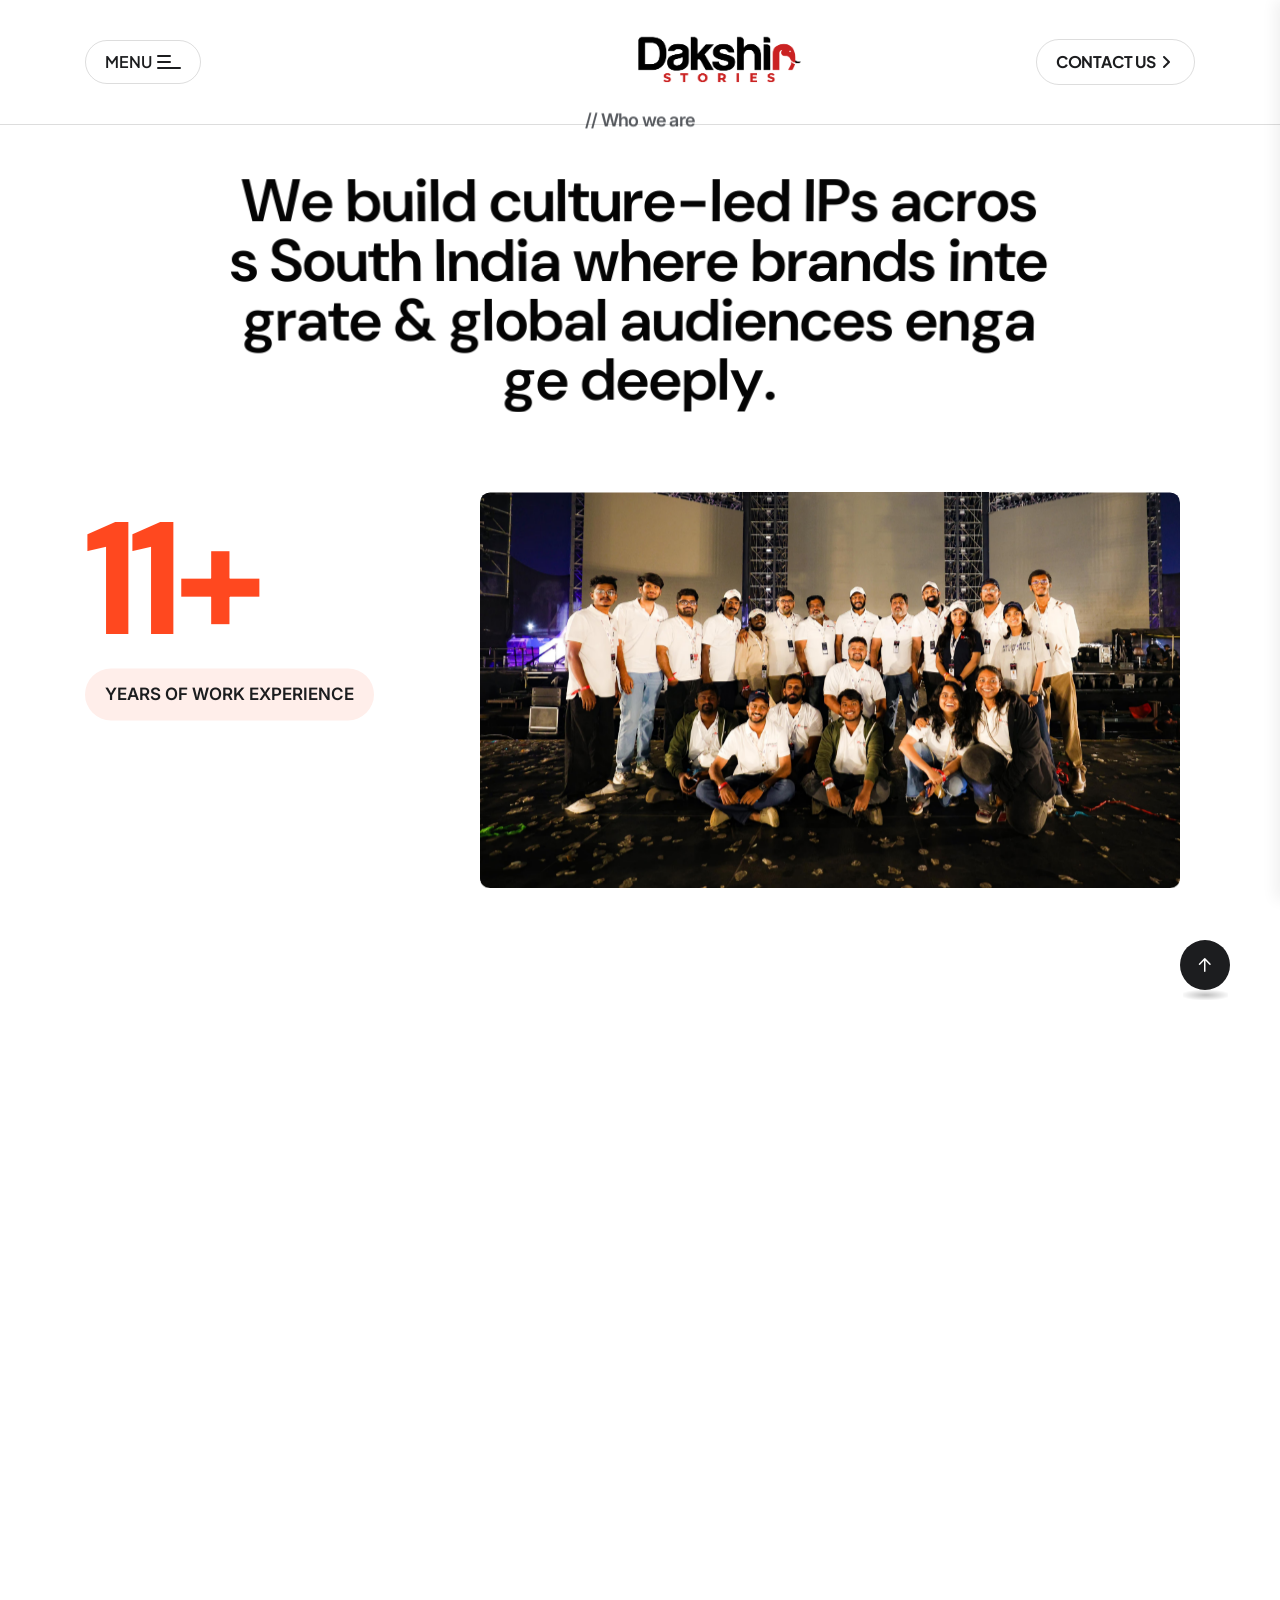
==== commit 2c6908a6: "Standardized team social SVGs and implemented focus-blur effect" ====
--- a/index.html
+++ b/index.html
@@ -1100,9 +1100,25 @@
                                         <span class="td-team-4-subtitle">Creative</span>
                                         <h3 class="td-team-4-title"><a href="team-details.html">DANDU</a></h3>
                                         <div class="td-team-4-social mt-10">
-                                            <a href="#"><i class="fa-brands fa-linkedin-in"></i></a>
-                                            <a href="#"><i class="fa-brands fa-instagram"></i></a>
-                                            <a href="#"><i class="fa-brands fa-x-twitter"></i></a>
+                                            <a href="#">
+                                                <svg width="15" height="15" viewBox="0 0 15 15" fill="none" xmlns="http://www.w3.org/2000/svg">
+                                                    <path d="M10.2579 4.7373C11.5141 4.7373 12.7188 5.23632 13.6071 6.12458C14.4954 7.01283 14.9944 8.21757 14.9944 9.47375V14.9996H11.8367V9.47375C11.8367 9.05502 11.6704 8.65344 11.3743 8.35736C11.0782 8.06127 10.6767 7.89493 10.2579 7.89493C9.8392 7.89493 9.43762 8.06127 9.14154 8.35736C8.84545 8.65344 8.67911 9.05502 8.67911 9.47375V14.9996H5.52148V9.47375C5.52148 8.21757 6.0205 7.01283 6.90876 6.12458C7.79701 5.23632 9.00174 4.7373 10.2579 4.7373Z" fill="currentColor" />
+                                                    <path d="M3.15763 5.52734H0V15.0002H3.15763V5.52734Z" fill="currentColor" />
+                                                    <path d="M1.57881 3.15763C2.45077 3.15763 3.15763 2.45077 3.15763 1.57881C3.15763 0.706859 2.45077 0 1.57881 0C0.706859 0 0 0.706859 0 1.57881C0 2.45077 0.706859 3.15763 1.57881 3.15763Z" fill="currentColor" />
+                                                </svg>
+                                            </a>
+                                            <a href="#">
+                                                <svg width="16" height="16" viewBox="0 0 16 16" fill="none" xmlns="http://www.w3.org/2000/svg">
+                                                    <path d="M11.5 1H4.5C2.567 1 1 2.567 1 4.5V11.5C1 13.433 2.567 15 4.5 15H11.5C13.433 15 15 13.433 15 11.5V4.5C15 2.567 13.433 1 11.5 1Z" stroke="currentColor" stroke-width="1.5" stroke-linecap="round" stroke-linejoin="round" />
+                                                    <path d="M10.7963 7.55921C10.8827 8.14178 10.7832 8.73676 10.5119 9.25952C10.2407 9.78228 9.81148 10.2062 9.28542 10.471C8.75935 10.7358 8.16319 10.8279 7.58173 10.7344C7.00027 10.6408 6.46311 10.3663 6.04667 9.94982C5.63022 9.53338 5.35569 8.99622 5.26213 8.41476C5.16856 7.8333 5.26073 7.23714 5.52551 6.71107C5.79029 6.18501 6.21421 5.75583 6.73697 5.48458C7.25973 5.21333 7.85471 5.11382 8.43728 5.20021C9.03152 5.28833 9.58167 5.56524 10.0065 5.99003C10.4313 6.41482 10.7082 6.96496 10.7963 7.55921Z" stroke="currentColor" stroke-width="1.5" stroke-linecap="round" stroke-linejoin="round" />
+                                                    <path d="M11.8477 4.15039H11.8577" stroke="currentColor" stroke-width="1.5" stroke-linecap="round" stroke-linejoin="round" />
+                                                </svg>
+                                            </a>
+                                            <a href="#">
+                                                <svg width="13" height="13" viewBox="0 0 16 16" fill="none" xmlns="http://www.w3.org/2000/svg">
+                                                    <path d="M9.33161 6.77486L15.1688 0H13.7856L8.71722 5.8826L4.66907 0H0L6.12155 8.89546L0 16H1.38336L6.73581 9.78785L11.0109 16H15.68L9.33148 6.77486H9.33187H9.33161ZM7.43696 8.97374L6.81669 8.088L1.88171 1.03969H4.00634L7.98902 6.72789L8.60929 7.61362L13.7863 15.0074H11.6616L7.43709 8.974V8.97361L7.43696 8.97374Z" fill="currentColor" />
+                                                </svg>
+                                            </a>
                                         </div>
                                     </div>
                                 </div>
@@ -1116,9 +1132,25 @@
                                         <span class="td-team-4-subtitle">Logistics</span>
                                         <h3 class="td-team-4-title"><a href="team-details.html">SAMIR</a></h3>
                                         <div class="td-team-4-social mt-10">
-                                            <a href="#"><i class="fa-brands fa-linkedin-in"></i></a>
-                                            <a href="#"><i class="fa-brands fa-instagram"></i></a>
-                                            <a href="#"><i class="fa-brands fa-x-twitter"></i></a>
+                                            <a href="#">
+                                                <svg width="15" height="15" viewBox="0 0 15 15" fill="none" xmlns="http://www.w3.org/2000/svg">
+                                                    <path d="M10.2579 4.7373C11.5141 4.7373 12.7188 5.23632 13.6071 6.12458C14.4954 7.01283 14.9944 8.21757 14.9944 9.47375V14.9996H11.8367V9.47375C11.8367 9.05502 11.6704 8.65344 11.3743 8.35736C11.0782 8.06127 10.6767 7.89493 10.2579 7.89493C9.8392 7.89493 9.43762 8.06127 9.14154 8.35736C8.84545 8.65344 8.67911 9.05502 8.67911 9.47375V14.9996H5.52148V9.47375C5.52148 8.21757 6.0205 7.01283 6.90876 6.12458C7.79701 5.23632 9.00174 4.7373 10.2579 4.7373Z" fill="currentColor" />
+                                                    <path d="M3.15763 5.52734H0V15.0002H3.15763V5.52734Z" fill="currentColor" />
+                                                    <path d="M1.57881 3.15763C2.45077 3.15763 3.15763 2.45077 3.15763 1.57881C3.15763 0.706859 2.45077 0 1.57881 0C0.706859 0 0 0.706859 0 1.57881C0 2.45077 0.706859 3.15763 1.57881 3.15763Z" fill="currentColor" />
+                                                </svg>
+                                            </a>
+                                            <a href="#">
+                                                <svg width="16" height="16" viewBox="0 0 16 16" fill="none" xmlns="http://www.w3.org/2000/svg">
+                                                    <path d="M11.5 1H4.5C2.567 1 1 2.567 1 4.5V11.5C1 13.433 2.567 15 4.5 15H11.5C13.433 15 15 13.433 15 11.5V4.5C15 2.567 13.433 1 11.5 1Z" stroke="currentColor" stroke-width="1.5" stroke-linecap="round" stroke-linejoin="round" />
+                                                    <path d="M10.7963 7.55921C10.8827 8.14178 10.7832 8.73676 10.5119 9.25952C10.2407 9.78228 9.81148 10.2062 9.28542 10.471C8.75935 10.7358 8.16319 10.8279 7.58173 10.7344C7.00027 10.6408 6.46311 10.3663 6.04667 9.94982C5.63022 9.53338 5.35569 8.99622 5.26213 8.41476C5.16856 7.8333 5.26073 7.23714 5.52551 6.71107C5.79029 6.18501 6.21421 5.75583 6.73697 5.48458C7.25973 5.21333 7.85471 5.11382 8.43728 5.20021C9.03152 5.28833 9.58167 5.56524 10.0065 5.99003C10.4313 6.41482 10.7082 6.96496 10.7963 7.55921Z" stroke="currentColor" stroke-width="1.5" stroke-linecap="round" stroke-linejoin="round" />
+                                                    <path d="M11.8477 4.15039H11.8577" stroke="currentColor" stroke-width="1.5" stroke-linecap="round" stroke-linejoin="round" />
+                                                </svg>
+                                            </a>
+                                            <a href="#">
+                                                <svg width="13" height="13" viewBox="0 0 16 16" fill="none" xmlns="http://www.w3.org/2000/svg">
+                                                    <path d="M9.33161 6.77486L15.1688 0H13.7856L8.71722 5.8826L4.66907 0H0L6.12155 8.89546L0 16H1.38336L6.73581 9.78785L11.0109 16H15.68L9.33148 6.77486H9.33187H9.33161ZM7.43696 8.97374L6.81669 8.088L1.88171 1.03969H4.00634L7.98902 6.72789L8.60929 7.61362L13.7863 15.0074H11.6616L7.43709 8.974V8.97361L7.43696 8.97374Z" fill="currentColor" />
+                                                </svg>
+                                            </a>
                                         </div>
                                     </div>
                                 </div>
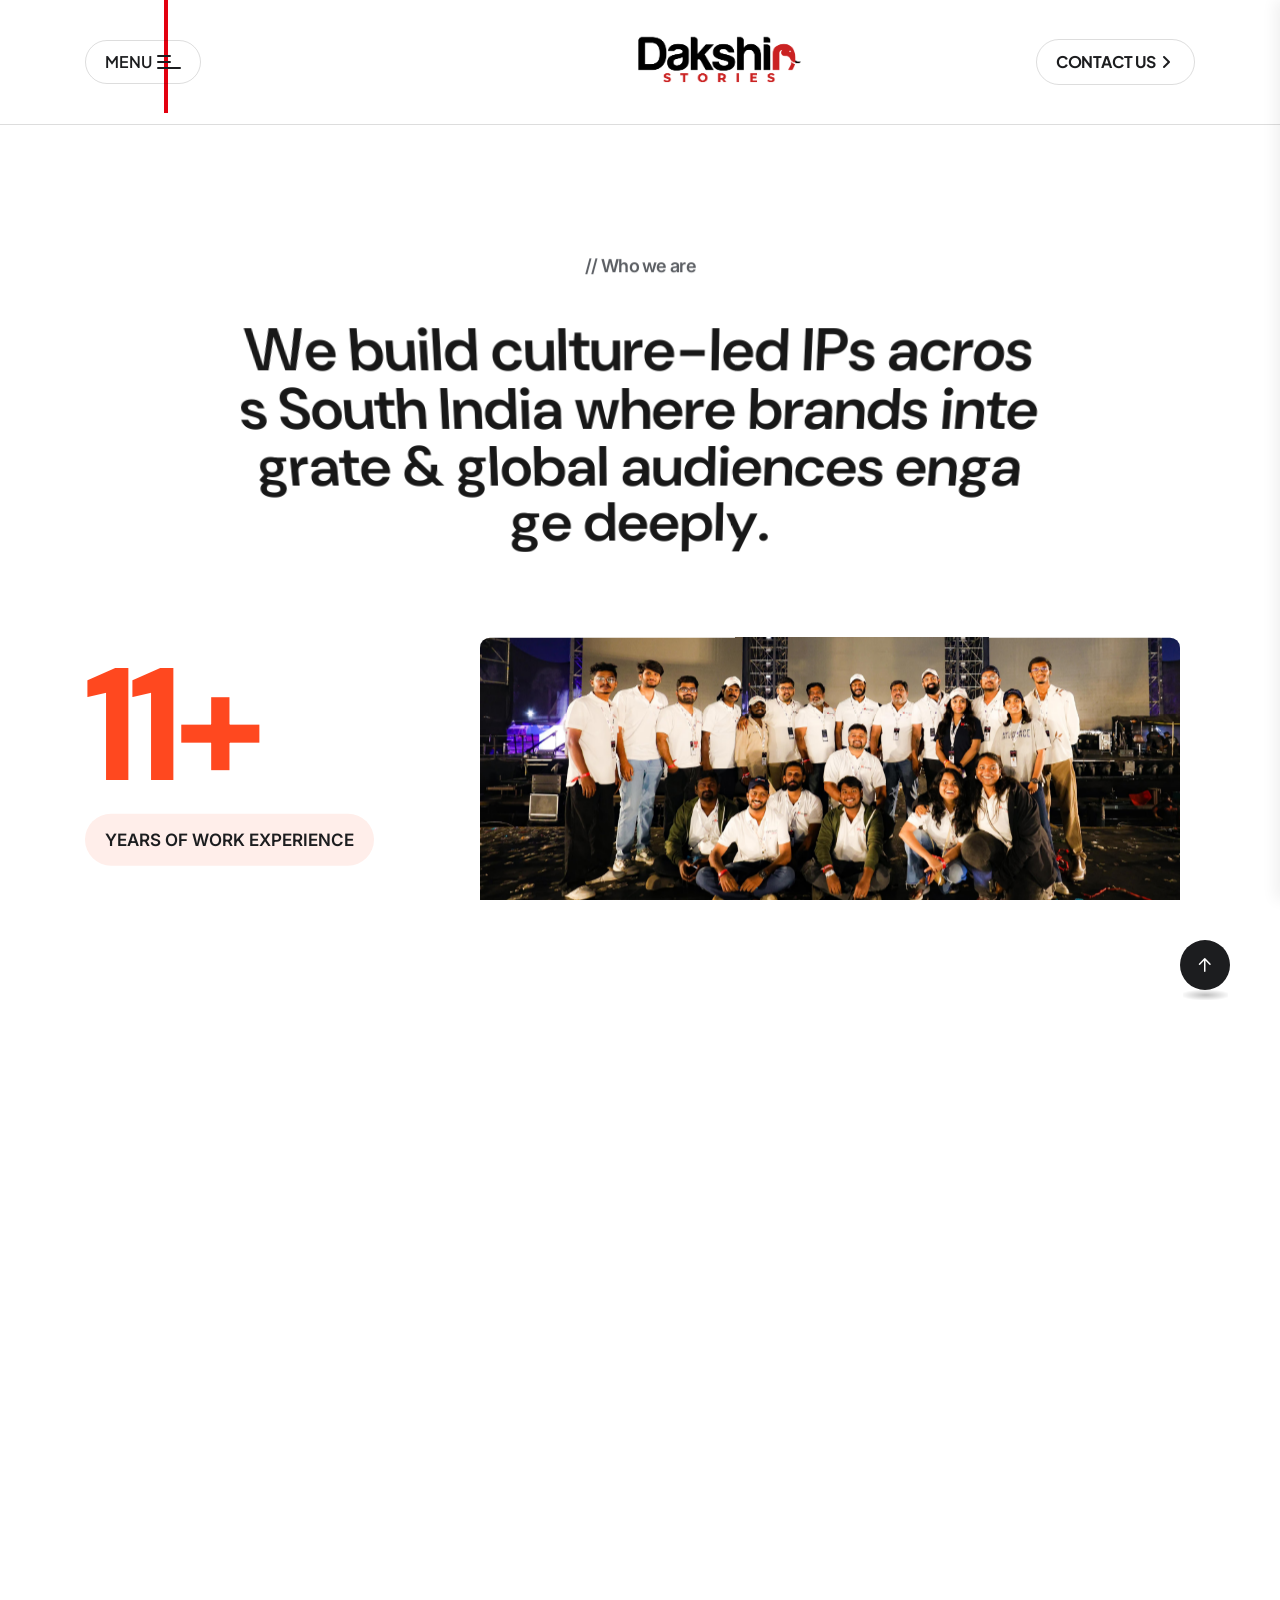
==== commit 4881b7ce: "messi" ====
--- a/index.html
+++ b/index.html
@@ -45,6 +45,15 @@
             animation: clip-reveal 3.5s cubic-bezier(0.77, 0, 0.175, 1) infinite alternate;
         }
 
+        .td-hero-title {
+            position: relative;
+            z-index: 10;
+        }
+
+        .td-hero-text-slide {
+            z-index: 1 !important;
+        }
+
         .sliding-reveal-bar {
             position: absolute;
             top: 0;
@@ -217,7 +226,8 @@
             left: 0;
             width: 100%;
             height: 100%;
-            background: #f5f5f5; /* Match grey-bg-2 */
+            background: #f5f5f5;
+            /* Match grey-bg-2 */
             overflow: hidden;
         }
 
@@ -234,21 +244,55 @@
         }
 
         @keyframes noise-anim-1 {
-            0% { clip-path: inset(10% 0 80% 0); }
-            20% { clip-path: inset(40% 0 10% 0); }
-            40% { clip-path: inset(70% 0 20% 0); }
-            60% { clip-path: inset(10% 0 30% 0); }
-            80% { clip-path: inset(50% 0 40% 0); }
-            100% { clip-path: inset(20% 0 10% 0); }
+            0% {
+                clip-path: inset(10% 0 80% 0);
+            }
+
+            20% {
+                clip-path: inset(40% 0 10% 0);
+            }
+
+            40% {
+                clip-path: inset(70% 0 20% 0);
+            }
+
+            60% {
+                clip-path: inset(10% 0 30% 0);
+            }
+
+            80% {
+                clip-path: inset(50% 0 40% 0);
+            }
+
+            100% {
+                clip-path: inset(20% 0 10% 0);
+            }
         }
 
         @keyframes noise-anim-2 {
-            0% { clip-path: inset(20% 0 10% 0); }
-            20% { clip-path: inset(50% 0 40% 0); }
-            40% { clip-path: inset(10% 0 30% 0); }
-            60% { clip-path: inset(70% 0 20% 0); }
-            80% { clip-path: inset(40% 0 10% 0); }
-            100% { clip-path: inset(10% 0 80% 0); }
+            0% {
+                clip-path: inset(20% 0 10% 0);
+            }
+
+            20% {
+                clip-path: inset(50% 0 40% 0);
+            }
+
+            40% {
+                clip-path: inset(10% 0 30% 0);
+            }
+
+            60% {
+                clip-path: inset(70% 0 20% 0);
+            }
+
+            80% {
+                clip-path: inset(40% 0 10% 0);
+            }
+
+            100% {
+                clip-path: inset(10% 0 80% 0);
+            }
         }
 
         .split-journey,
@@ -278,6 +322,7 @@
                 transform: translateX(-100%);
                 opacity: 0;
             }
+
             100% {
                 transform: translateX(0);
                 opacity: 1;
@@ -289,6 +334,7 @@
                 transform: translateX(100%);
                 opacity: 0;
             }
+
             100% {
                 transform: translateX(0);
                 opacity: 1;
@@ -477,12 +523,16 @@
                                 <div class="td-hero-content">
                                     <div class="td-hero-title text-center  wow fadeInUp" data-wow-delay=".5s"
                                         data-wow-duration="1s">
-                                        <h2 class="title">DAKSHIN </h2>
+                                        <!-- <h2 class="title">DAKSHIN </h2>
                                         <h2 class="title mb-0 d-flex align-items-center justify-content-center">
                                             <img class="mr-30 d-none d-sm-block" src="assets/img/hero/thumb.jpg" alt="">
                                             STORIES
                                             <img class="ml-35 d-none d-sm-block" src="assets/img/hero/thumb-2.jpg"
                                                 alt="">
+                                        </h2> -->
+                                        <h2 class="title mb-0 d-flex align-items-center justify-content-center">
+                                            <img class="d-none d-sm-block" src="assets/img/hero/messi.png" alt="Messi"
+                                                style="height: 250px; width: auto; object-fit: contain;">
                                         </h2>
 
                                     </div>
@@ -1037,22 +1087,40 @@
                                         <h3 class="td-team-4-title"><a href="team-details.html">Sainath Goud</a></h3>
                                         <div class="td-team-4-social mt-10">
                                             <a href="#">
-                                                <svg width="15" height="15" viewBox="0 0 15 15" fill="none" xmlns="http://www.w3.org/2000/svg">
-                                                    <path d="M10.2579 4.7373C11.5141 4.7373 12.7188 5.23632 13.6071 6.12458C14.4954 7.01283 14.9944 8.21757 14.9944 9.47375V14.9996H11.8367V9.47375C11.8367 9.05502 11.6704 8.65344 11.3743 8.35736C11.0782 8.06127 10.6767 7.89493 10.2579 7.89493C9.8392 7.89493 9.43762 8.06127 9.14154 8.35736C8.84545 8.65344 8.67911 9.05502 8.67911 9.47375V14.9996H5.52148V9.47375C5.52148 8.21757 6.0205 7.01283 6.90876 6.12458C7.79701 5.23632 9.00174 4.7373 10.2579 4.7373Z" fill="currentColor" />
-                                                    <path d="M3.15763 5.52734H0V15.0002H3.15763V5.52734Z" fill="currentColor" />
-                                                    <path d="M1.57881 3.15763C2.45077 3.15763 3.15763 2.45077 3.15763 1.57881C3.15763 0.706859 2.45077 0 1.57881 0C0.706859 0 0 0.706859 0 1.57881C0 2.45077 0.706859 3.15763 1.57881 3.15763Z" fill="currentColor" />
+                                                <svg width="15" height="15" viewBox="0 0 15 15" fill="none"
+                                                    xmlns="http://www.w3.org/2000/svg">
+                                                    <path
+                                                        d="M10.2579 4.7373C11.5141 4.7373 12.7188 5.23632 13.6071 6.12458C14.4954 7.01283 14.9944 8.21757 14.9944 9.47375V14.9996H11.8367V9.47375C11.8367 9.05502 11.6704 8.65344 11.3743 8.35736C11.0782 8.06127 10.6767 7.89493 10.2579 7.89493C9.8392 7.89493 9.43762 8.06127 9.14154 8.35736C8.84545 8.65344 8.67911 9.05502 8.67911 9.47375V14.9996H5.52148V9.47375C5.52148 8.21757 6.0205 7.01283 6.90876 6.12458C7.79701 5.23632 9.00174 4.7373 10.2579 4.7373Z"
+                                                        fill="currentColor" />
+                                                    <path d="M3.15763 5.52734H0V15.0002H3.15763V5.52734Z"
+                                                        fill="currentColor" />
+                                                    <path
+                                                        d="M1.57881 3.15763C2.45077 3.15763 3.15763 2.45077 3.15763 1.57881C3.15763 0.706859 2.45077 0 1.57881 0C0.706859 0 0 0.706859 0 1.57881C0 2.45077 0.706859 3.15763 1.57881 3.15763Z"
+                                                        fill="currentColor" />
                                                 </svg>
                                             </a>
                                             <a href="#">
-                                                <svg width="16" height="16" viewBox="0 0 16 16" fill="none" xmlns="http://www.w3.org/2000/svg">
-                                                    <path d="M11.5 1H4.5C2.567 1 1 2.567 1 4.5V11.5C1 13.433 2.567 15 4.5 15H11.5C13.433 15 15 13.433 15 11.5V4.5C15 2.567 13.433 1 11.5 1Z" stroke="currentColor" stroke-width="1.5" stroke-linecap="round" stroke-linejoin="round" />
-                                                    <path d="M10.7963 7.55921C10.8827 8.14178 10.7832 8.73676 10.5119 9.25952C10.2407 9.78228 9.81148 10.2062 9.28542 10.471C8.75935 10.7358 8.16319 10.8279 7.58173 10.7344C7.00027 10.6408 6.46311 10.3663 6.04667 9.94982C5.63022 9.53338 5.35569 8.99622 5.26213 8.41476C5.16856 7.8333 5.26073 7.23714 5.52551 6.71107C5.79029 6.18501 6.21421 5.75583 6.73697 5.48458C7.25973 5.21333 7.85471 5.11382 8.43728 5.20021C9.03152 5.28833 9.58167 5.56524 10.0065 5.99003C10.4313 6.41482 10.7082 6.96496 10.7963 7.55921Z" stroke="currentColor" stroke-width="1.5" stroke-linecap="round" stroke-linejoin="round" />
-                                                    <path d="M11.8477 4.15039H11.8577" stroke="currentColor" stroke-width="1.5" stroke-linecap="round" stroke-linejoin="round" />
+                                                <svg width="16" height="16" viewBox="0 0 16 16" fill="none"
+                                                    xmlns="http://www.w3.org/2000/svg">
+                                                    <path
+                                                        d="M11.5 1H4.5C2.567 1 1 2.567 1 4.5V11.5C1 13.433 2.567 15 4.5 15H11.5C13.433 15 15 13.433 15 11.5V4.5C15 2.567 13.433 1 11.5 1Z"
+                                                        stroke="currentColor" stroke-width="1.5" stroke-linecap="round"
+                                                        stroke-linejoin="round" />
+                                                    <path
+                                                        d="M10.7963 7.55921C10.8827 8.14178 10.7832 8.73676 10.5119 9.25952C10.2407 9.78228 9.81148 10.2062 9.28542 10.471C8.75935 10.7358 8.16319 10.8279 7.58173 10.7344C7.00027 10.6408 6.46311 10.3663 6.04667 9.94982C5.63022 9.53338 5.35569 8.99622 5.26213 8.41476C5.16856 7.8333 5.26073 7.23714 5.52551 6.71107C5.79029 6.18501 6.21421 5.75583 6.73697 5.48458C7.25973 5.21333 7.85471 5.11382 8.43728 5.20021C9.03152 5.28833 9.58167 5.56524 10.0065 5.99003C10.4313 6.41482 10.7082 6.96496 10.7963 7.55921Z"
+                                                        stroke="currentColor" stroke-width="1.5" stroke-linecap="round"
+                                                        stroke-linejoin="round" />
+                                                    <path d="M11.8477 4.15039H11.8577" stroke="currentColor"
+                                                        stroke-width="1.5" stroke-linecap="round"
+                                                        stroke-linejoin="round" />
                                                 </svg>
                                             </a>
                                             <a href="#">
-                                                <svg width="13" height="13" viewBox="0 0 16 16" fill="none" xmlns="http://www.w3.org/2000/svg">
-                                                    <path d="M9.33161 6.77486L15.1688 0H13.7856L8.71722 5.8826L4.66907 0H0L6.12155 8.89546L0 16H1.38336L6.73581 9.78785L11.0109 16H15.68L9.33148 6.77486H9.33187H9.33161ZM7.43696 8.97374L6.81669 8.088L1.88171 1.03969H4.00634L7.98902 6.72789L8.60929 7.61362L13.7863 15.0074H11.6616L7.43709 8.974V8.97361L7.43696 8.97374Z" fill="currentColor" />
+                                                <svg width="13" height="13" viewBox="0 0 16 16" fill="none"
+                                                    xmlns="http://www.w3.org/2000/svg">
+                                                    <path
+                                                        d="M9.33161 6.77486L15.1688 0H13.7856L8.71722 5.8826L4.66907 0H0L6.12155 8.89546L0 16H1.38336L6.73581 9.78785L11.0109 16H15.68L9.33148 6.77486H9.33187H9.33161ZM7.43696 8.97374L6.81669 8.088L1.88171 1.03969H4.00634L7.98902 6.72789L8.60929 7.61362L13.7863 15.0074H11.6616L7.43709 8.974V8.97361L7.43696 8.97374Z"
+                                                        fill="currentColor" />
                                                 </svg>
                                             </a>
                                         </div>
@@ -1069,22 +1137,40 @@
                                         <h3 class="td-team-4-title"><a href="team-details.html">JOTIN</a></h3>
                                         <div class="td-team-4-social mt-10">
                                             <a href="#">
-                                                <svg width="15" height="15" viewBox="0 0 15 15" fill="none" xmlns="http://www.w3.org/2000/svg">
-                                                    <path d="M10.2579 4.7373C11.5141 4.7373 12.7188 5.23632 13.6071 6.12458C14.4954 7.01283 14.9944 8.21757 14.9944 9.47375V14.9996H11.8367V9.47375C11.8367 9.05502 11.6704 8.65344 11.3743 8.35736C11.0782 8.06127 10.6767 7.89493 10.2579 7.89493C9.8392 7.89493 9.43762 8.06127 9.14154 8.35736C8.84545 8.65344 8.67911 9.05502 8.67911 9.47375V14.9996H5.52148V9.47375C5.52148 8.21757 6.0205 7.01283 6.90876 6.12458C7.79701 5.23632 9.00174 4.7373 10.2579 4.7373Z" fill="currentColor" />
-                                                    <path d="M3.15763 5.52734H0V15.0002H3.15763V5.52734Z" fill="currentColor" />
-                                                    <path d="M1.57881 3.15763C2.45077 3.15763 3.15763 2.45077 3.15763 1.57881C3.15763 0.706859 2.45077 0 1.57881 0C0.706859 0 0 0.706859 0 1.57881C0 2.45077 0.706859 3.15763 1.57881 3.15763Z" fill="currentColor" />
+                                                <svg width="15" height="15" viewBox="0 0 15 15" fill="none"
+                                                    xmlns="http://www.w3.org/2000/svg">
+                                                    <path
+                                                        d="M10.2579 4.7373C11.5141 4.7373 12.7188 5.23632 13.6071 6.12458C14.4954 7.01283 14.9944 8.21757 14.9944 9.47375V14.9996H11.8367V9.47375C11.8367 9.05502 11.6704 8.65344 11.3743 8.35736C11.0782 8.06127 10.6767 7.89493 10.2579 7.89493C9.8392 7.89493 9.43762 8.06127 9.14154 8.35736C8.84545 8.65344 8.67911 9.05502 8.67911 9.47375V14.9996H5.52148V9.47375C5.52148 8.21757 6.0205 7.01283 6.90876 6.12458C7.79701 5.23632 9.00174 4.7373 10.2579 4.7373Z"
+                                                        fill="currentColor" />
+                                                    <path d="M3.15763 5.52734H0V15.0002H3.15763V5.52734Z"
+                                                        fill="currentColor" />
+                                                    <path
+                                                        d="M1.57881 3.15763C2.45077 3.15763 3.15763 2.45077 3.15763 1.57881C3.15763 0.706859 2.45077 0 1.57881 0C0.706859 0 0 0.706859 0 1.57881C0 2.45077 0.706859 3.15763 1.57881 3.15763Z"
+                                                        fill="currentColor" />
                                                 </svg>
                                             </a>
                                             <a href="#">
-                                                <svg width="16" height="16" viewBox="0 0 16 16" fill="none" xmlns="http://www.w3.org/2000/svg">
-                                                    <path d="M11.5 1H4.5C2.567 1 1 2.567 1 4.5V11.5C1 13.433 2.567 15 4.5 15H11.5C13.433 15 15 13.433 15 11.5V4.5C15 2.567 13.433 1 11.5 1Z" stroke="currentColor" stroke-width="1.5" stroke-linecap="round" stroke-linejoin="round" />
-                                                    <path d="M10.7963 7.55921C10.8827 8.14178 10.7832 8.73676 10.5119 9.25952C10.2407 9.78228 9.81148 10.2062 9.28542 10.471C8.75935 10.7358 8.16319 10.8279 7.58173 10.7344C7.00027 10.6408 6.46311 10.3663 6.04667 9.94982C5.63022 9.53338 5.35569 8.99622 5.26213 8.41476C5.16856 7.8333 5.26073 7.23714 5.52551 6.71107C5.79029 6.18501 6.21421 5.75583 6.73697 5.48458C7.25973 5.21333 7.85471 5.11382 8.43728 5.20021C9.03152 5.28833 9.58167 5.56524 10.0065 5.99003C10.4313 6.41482 10.7082 6.96496 10.7963 7.55921Z" stroke="currentColor" stroke-width="1.5" stroke-linecap="round" stroke-linejoin="round" />
-                                                    <path d="M11.8477 4.15039H11.8577" stroke="currentColor" stroke-width="1.5" stroke-linecap="round" stroke-linejoin="round" />
+                                                <svg width="16" height="16" viewBox="0 0 16 16" fill="none"
+                                                    xmlns="http://www.w3.org/2000/svg">
+                                                    <path
+                                                        d="M11.5 1H4.5C2.567 1 1 2.567 1 4.5V11.5C1 13.433 2.567 15 4.5 15H11.5C13.433 15 15 13.433 15 11.5V4.5C15 2.567 13.433 1 11.5 1Z"
+                                                        stroke="currentColor" stroke-width="1.5" stroke-linecap="round"
+                                                        stroke-linejoin="round" />
+                                                    <path
+                                                        d="M10.7963 7.55921C10.8827 8.14178 10.7832 8.73676 10.5119 9.25952C10.2407 9.78228 9.81148 10.2062 9.28542 10.471C8.75935 10.7358 8.16319 10.8279 7.58173 10.7344C7.00027 10.6408 6.46311 10.3663 6.04667 9.94982C5.63022 9.53338 5.35569 8.99622 5.26213 8.41476C5.16856 7.8333 5.26073 7.23714 5.52551 6.71107C5.79029 6.18501 6.21421 5.75583 6.73697 5.48458C7.25973 5.21333 7.85471 5.11382 8.43728 5.20021C9.03152 5.28833 9.58167 5.56524 10.0065 5.99003C10.4313 6.41482 10.7082 6.96496 10.7963 7.55921Z"
+                                                        stroke="currentColor" stroke-width="1.5" stroke-linecap="round"
+                                                        stroke-linejoin="round" />
+                                                    <path d="M11.8477 4.15039H11.8577" stroke="currentColor"
+                                                        stroke-width="1.5" stroke-linecap="round"
+                                                        stroke-linejoin="round" />
                                                 </svg>
                                             </a>
                                             <a href="#">
-                                                <svg width="13" height="13" viewBox="0 0 16 16" fill="none" xmlns="http://www.w3.org/2000/svg">
-                                                    <path d="M9.33161 6.77486L15.1688 0H13.7856L8.71722 5.8826L4.66907 0H0L6.12155 8.89546L0 16H1.38336L6.73581 9.78785L11.0109 16H15.68L9.33148 6.77486H9.33187H9.33161ZM7.43696 8.97374L6.81669 8.088L1.88171 1.03969H4.00634L7.98902 6.72789L8.60929 7.61362L13.7863 15.0074H11.6616L7.43709 8.974V8.97361L7.43696 8.97374Z" fill="currentColor" />
+                                                <svg width="13" height="13" viewBox="0 0 16 16" fill="none"
+                                                    xmlns="http://www.w3.org/2000/svg">
+                                                    <path
+                                                        d="M9.33161 6.77486L15.1688 0H13.7856L8.71722 5.8826L4.66907 0H0L6.12155 8.89546L0 16H1.38336L6.73581 9.78785L11.0109 16H15.68L9.33148 6.77486H9.33187H9.33161ZM7.43696 8.97374L6.81669 8.088L1.88171 1.03969H4.00634L7.98902 6.72789L8.60929 7.61362L13.7863 15.0074H11.6616L7.43709 8.974V8.97361L7.43696 8.97374Z"
+                                                        fill="currentColor" />
                                                 </svg>
                                             </a>
                                         </div>
@@ -1101,22 +1187,40 @@
                                         <h3 class="td-team-4-title"><a href="team-details.html">DANDU</a></h3>
                                         <div class="td-team-4-social mt-10">
                                             <a href="#">
-                                                <svg width="15" height="15" viewBox="0 0 15 15" fill="none" xmlns="http://www.w3.org/2000/svg">
-                                                    <path d="M10.2579 4.7373C11.5141 4.7373 12.7188 5.23632 13.6071 6.12458C14.4954 7.01283 14.9944 8.21757 14.9944 9.47375V14.9996H11.8367V9.47375C11.8367 9.05502 11.6704 8.65344 11.3743 8.35736C11.0782 8.06127 10.6767 7.89493 10.2579 7.89493C9.8392 7.89493 9.43762 8.06127 9.14154 8.35736C8.84545 8.65344 8.67911 9.05502 8.67911 9.47375V14.9996H5.52148V9.47375C5.52148 8.21757 6.0205 7.01283 6.90876 6.12458C7.79701 5.23632 9.00174 4.7373 10.2579 4.7373Z" fill="currentColor" />
-                                                    <path d="M3.15763 5.52734H0V15.0002H3.15763V5.52734Z" fill="currentColor" />
-                                                    <path d="M1.57881 3.15763C2.45077 3.15763 3.15763 2.45077 3.15763 1.57881C3.15763 0.706859 2.45077 0 1.57881 0C0.706859 0 0 0.706859 0 1.57881C0 2.45077 0.706859 3.15763 1.57881 3.15763Z" fill="currentColor" />
+                                                <svg width="15" height="15" viewBox="0 0 15 15" fill="none"
+                                                    xmlns="http://www.w3.org/2000/svg">
+                                                    <path
+                                                        d="M10.2579 4.7373C11.5141 4.7373 12.7188 5.23632 13.6071 6.12458C14.4954 7.01283 14.9944 8.21757 14.9944 9.47375V14.9996H11.8367V9.47375C11.8367 9.05502 11.6704 8.65344 11.3743 8.35736C11.0782 8.06127 10.6767 7.89493 10.2579 7.89493C9.8392 7.89493 9.43762 8.06127 9.14154 8.35736C8.84545 8.65344 8.67911 9.05502 8.67911 9.47375V14.9996H5.52148V9.47375C5.52148 8.21757 6.0205 7.01283 6.90876 6.12458C7.79701 5.23632 9.00174 4.7373 10.2579 4.7373Z"
+                                                        fill="currentColor" />
+                                                    <path d="M3.15763 5.52734H0V15.0002H3.15763V5.52734Z"
+                                                        fill="currentColor" />
+                                                    <path
+                                                        d="M1.57881 3.15763C2.45077 3.15763 3.15763 2.45077 3.15763 1.57881C3.15763 0.706859 2.45077 0 1.57881 0C0.706859 0 0 0.706859 0 1.57881C0 2.45077 0.706859 3.15763 1.57881 3.15763Z"
+                                                        fill="currentColor" />
                                                 </svg>
                                             </a>
                                             <a href="#">
-                                                <svg width="16" height="16" viewBox="0 0 16 16" fill="none" xmlns="http://www.w3.org/2000/svg">
-                                                    <path d="M11.5 1H4.5C2.567 1 1 2.567 1 4.5V11.5C1 13.433 2.567 15 4.5 15H11.5C13.433 15 15 13.433 15 11.5V4.5C15 2.567 13.433 1 11.5 1Z" stroke="currentColor" stroke-width="1.5" stroke-linecap="round" stroke-linejoin="round" />
-                                                    <path d="M10.7963 7.55921C10.8827 8.14178 10.7832 8.73676 10.5119 9.25952C10.2407 9.78228 9.81148 10.2062 9.28542 10.471C8.75935 10.7358 8.16319 10.8279 7.58173 10.7344C7.00027 10.6408 6.46311 10.3663 6.04667 9.94982C5.63022 9.53338 5.35569 8.99622 5.26213 8.41476C5.16856 7.8333 5.26073 7.23714 5.52551 6.71107C5.79029 6.18501 6.21421 5.75583 6.73697 5.48458C7.25973 5.21333 7.85471 5.11382 8.43728 5.20021C9.03152 5.28833 9.58167 5.56524 10.0065 5.99003C10.4313 6.41482 10.7082 6.96496 10.7963 7.55921Z" stroke="currentColor" stroke-width="1.5" stroke-linecap="round" stroke-linejoin="round" />
-                                                    <path d="M11.8477 4.15039H11.8577" stroke="currentColor" stroke-width="1.5" stroke-linecap="round" stroke-linejoin="round" />
+                                                <svg width="16" height="16" viewBox="0 0 16 16" fill="none"
+                                                    xmlns="http://www.w3.org/2000/svg">
+                                                    <path
+                                                        d="M11.5 1H4.5C2.567 1 1 2.567 1 4.5V11.5C1 13.433 2.567 15 4.5 15H11.5C13.433 15 15 13.433 15 11.5V4.5C15 2.567 13.433 1 11.5 1Z"
+                                                        stroke="currentColor" stroke-width="1.5" stroke-linecap="round"
+                                                        stroke-linejoin="round" />
+                                                    <path
+                                                        d="M10.7963 7.55921C10.8827 8.14178 10.7832 8.73676 10.5119 9.25952C10.2407 9.78228 9.81148 10.2062 9.28542 10.471C8.75935 10.7358 8.16319 10.8279 7.58173 10.7344C7.00027 10.6408 6.46311 10.3663 6.04667 9.94982C5.63022 9.53338 5.35569 8.99622 5.26213 8.41476C5.16856 7.8333 5.26073 7.23714 5.52551 6.71107C5.79029 6.18501 6.21421 5.75583 6.73697 5.48458C7.25973 5.21333 7.85471 5.11382 8.43728 5.20021C9.03152 5.28833 9.58167 5.56524 10.0065 5.99003C10.4313 6.41482 10.7082 6.96496 10.7963 7.55921Z"
+                                                        stroke="currentColor" stroke-width="1.5" stroke-linecap="round"
+                                                        stroke-linejoin="round" />
+                                                    <path d="M11.8477 4.15039H11.8577" stroke="currentColor"
+                                                        stroke-width="1.5" stroke-linecap="round"
+                                                        stroke-linejoin="round" />
                                                 </svg>
                                             </a>
                                             <a href="#">
-                                                <svg width="13" height="13" viewBox="0 0 16 16" fill="none" xmlns="http://www.w3.org/2000/svg">
-                                                    <path d="M9.33161 6.77486L15.1688 0H13.7856L8.71722 5.8826L4.66907 0H0L6.12155 8.89546L0 16H1.38336L6.73581 9.78785L11.0109 16H15.68L9.33148 6.77486H9.33187H9.33161ZM7.43696 8.97374L6.81669 8.088L1.88171 1.03969H4.00634L7.98902 6.72789L8.60929 7.61362L13.7863 15.0074H11.6616L7.43709 8.974V8.97361L7.43696 8.97374Z" fill="currentColor" />
+                                                <svg width="13" height="13" viewBox="0 0 16 16" fill="none"
+                                                    xmlns="http://www.w3.org/2000/svg">
+                                                    <path
+                                                        d="M9.33161 6.77486L15.1688 0H13.7856L8.71722 5.8826L4.66907 0H0L6.12155 8.89546L0 16H1.38336L6.73581 9.78785L11.0109 16H15.68L9.33148 6.77486H9.33187H9.33161ZM7.43696 8.97374L6.81669 8.088L1.88171 1.03969H4.00634L7.98902 6.72789L8.60929 7.61362L13.7863 15.0074H11.6616L7.43709 8.974V8.97361L7.43696 8.97374Z"
+                                                        fill="currentColor" />
                                                 </svg>
                                             </a>
                                         </div>
@@ -1133,22 +1237,40 @@
                                         <h3 class="td-team-4-title"><a href="team-details.html">SAMIR</a></h3>
                                         <div class="td-team-4-social mt-10">
                                             <a href="#">
-                                                <svg width="15" height="15" viewBox="0 0 15 15" fill="none" xmlns="http://www.w3.org/2000/svg">
-                                                    <path d="M10.2579 4.7373C11.5141 4.7373 12.7188 5.23632 13.6071 6.12458C14.4954 7.01283 14.9944 8.21757 14.9944 9.47375V14.9996H11.8367V9.47375C11.8367 9.05502 11.6704 8.65344 11.3743 8.35736C11.0782 8.06127 10.6767 7.89493 10.2579 7.89493C9.8392 7.89493 9.43762 8.06127 9.14154 8.35736C8.84545 8.65344 8.67911 9.05502 8.67911 9.47375V14.9996H5.52148V9.47375C5.52148 8.21757 6.0205 7.01283 6.90876 6.12458C7.79701 5.23632 9.00174 4.7373 10.2579 4.7373Z" fill="currentColor" />
-                                                    <path d="M3.15763 5.52734H0V15.0002H3.15763V5.52734Z" fill="currentColor" />
-                                                    <path d="M1.57881 3.15763C2.45077 3.15763 3.15763 2.45077 3.15763 1.57881C3.15763 0.706859 2.45077 0 1.57881 0C0.706859 0 0 0.706859 0 1.57881C0 2.45077 0.706859 3.15763 1.57881 3.15763Z" fill="currentColor" />
+                                                <svg width="15" height="15" viewBox="0 0 15 15" fill="none"
+                                                    xmlns="http://www.w3.org/2000/svg">
+                                                    <path
+                                                        d="M10.2579 4.7373C11.5141 4.7373 12.7188 5.23632 13.6071 6.12458C14.4954 7.01283 14.9944 8.21757 14.9944 9.47375V14.9996H11.8367V9.47375C11.8367 9.05502 11.6704 8.65344 11.3743 8.35736C11.0782 8.06127 10.6767 7.89493 10.2579 7.89493C9.8392 7.89493 9.43762 8.06127 9.14154 8.35736C8.84545 8.65344 8.67911 9.05502 8.67911 9.47375V14.9996H5.52148V9.47375C5.52148 8.21757 6.0205 7.01283 6.90876 6.12458C7.79701 5.23632 9.00174 4.7373 10.2579 4.7373Z"
+                                                        fill="currentColor" />
+                                                    <path d="M3.15763 5.52734H0V15.0002H3.15763V5.52734Z"
+                                                        fill="currentColor" />
+                                                    <path
+                                                        d="M1.57881 3.15763C2.45077 3.15763 3.15763 2.45077 3.15763 1.57881C3.15763 0.706859 2.45077 0 1.57881 0C0.706859 0 0 0.706859 0 1.57881C0 2.45077 0.706859 3.15763 1.57881 3.15763Z"
+                                                        fill="currentColor" />
                                                 </svg>
                                             </a>
                                             <a href="#">
-                                                <svg width="16" height="16" viewBox="0 0 16 16" fill="none" xmlns="http://www.w3.org/2000/svg">
-                                                    <path d="M11.5 1H4.5C2.567 1 1 2.567 1 4.5V11.5C1 13.433 2.567 15 4.5 15H11.5C13.433 15 15 13.433 15 11.5V4.5C15 2.567 13.433 1 11.5 1Z" stroke="currentColor" stroke-width="1.5" stroke-linecap="round" stroke-linejoin="round" />
-                                                    <path d="M10.7963 7.55921C10.8827 8.14178 10.7832 8.73676 10.5119 9.25952C10.2407 9.78228 9.81148 10.2062 9.28542 10.471C8.75935 10.7358 8.16319 10.8279 7.58173 10.7344C7.00027 10.6408 6.46311 10.3663 6.04667 9.94982C5.63022 9.53338 5.35569 8.99622 5.26213 8.41476C5.16856 7.8333 5.26073 7.23714 5.52551 6.71107C5.79029 6.18501 6.21421 5.75583 6.73697 5.48458C7.25973 5.21333 7.85471 5.11382 8.43728 5.20021C9.03152 5.28833 9.58167 5.56524 10.0065 5.99003C10.4313 6.41482 10.7082 6.96496 10.7963 7.55921Z" stroke="currentColor" stroke-width="1.5" stroke-linecap="round" stroke-linejoin="round" />
-                                                    <path d="M11.8477 4.15039H11.8577" stroke="currentColor" stroke-width="1.5" stroke-linecap="round" stroke-linejoin="round" />
+                                                <svg width="16" height="16" viewBox="0 0 16 16" fill="none"
+                                                    xmlns="http://www.w3.org/2000/svg">
+                                                    <path
+                                                        d="M11.5 1H4.5C2.567 1 1 2.567 1 4.5V11.5C1 13.433 2.567 15 4.5 15H11.5C13.433 15 15 13.433 15 11.5V4.5C15 2.567 13.433 1 11.5 1Z"
+                                                        stroke="currentColor" stroke-width="1.5" stroke-linecap="round"
+                                                        stroke-linejoin="round" />
+                                                    <path
+                                                        d="M10.7963 7.55921C10.8827 8.14178 10.7832 8.73676 10.5119 9.25952C10.2407 9.78228 9.81148 10.2062 9.28542 10.471C8.75935 10.7358 8.16319 10.8279 7.58173 10.7344C7.00027 10.6408 6.46311 10.3663 6.04667 9.94982C5.63022 9.53338 5.35569 8.99622 5.26213 8.41476C5.16856 7.8333 5.26073 7.23714 5.52551 6.71107C5.79029 6.18501 6.21421 5.75583 6.73697 5.48458C7.25973 5.21333 7.85471 5.11382 8.43728 5.20021C9.03152 5.28833 9.58167 5.56524 10.0065 5.99003C10.4313 6.41482 10.7082 6.96496 10.7963 7.55921Z"
+                                                        stroke="currentColor" stroke-width="1.5" stroke-linecap="round"
+                                                        stroke-linejoin="round" />
+                                                    <path d="M11.8477 4.15039H11.8577" stroke="currentColor"
+                                                        stroke-width="1.5" stroke-linecap="round"
+                                                        stroke-linejoin="round" />
                                                 </svg>
                                             </a>
                                             <a href="#">
-                                                <svg width="13" height="13" viewBox="0 0 16 16" fill="none" xmlns="http://www.w3.org/2000/svg">
-                                                    <path d="M9.33161 6.77486L15.1688 0H13.7856L8.71722 5.8826L4.66907 0H0L6.12155 8.89546L0 16H1.38336L6.73581 9.78785L11.0109 16H15.68L9.33148 6.77486H9.33187H9.33161ZM7.43696 8.97374L6.81669 8.088L1.88171 1.03969H4.00634L7.98902 6.72789L8.60929 7.61362L13.7863 15.0074H11.6616L7.43709 8.974V8.97361L7.43696 8.97374Z" fill="currentColor" />
+                                                <svg width="13" height="13" viewBox="0 0 16 16" fill="none"
+                                                    xmlns="http://www.w3.org/2000/svg">
+                                                    <path
+                                                        d="M9.33161 6.77486L15.1688 0H13.7856L8.71722 5.8826L4.66907 0H0L6.12155 8.89546L0 16H1.38336L6.73581 9.78785L11.0109 16H15.68L9.33148 6.77486H9.33187H9.33161ZM7.43696 8.97374L6.81669 8.088L1.88171 1.03969H4.00634L7.98902 6.72789L8.60929 7.61362L13.7863 15.0074H11.6616L7.43709 8.974V8.97361L7.43696 8.97374Z"
+                                                        fill="currentColor" />
                                                 </svg>
                                             </a>
                                         </div>
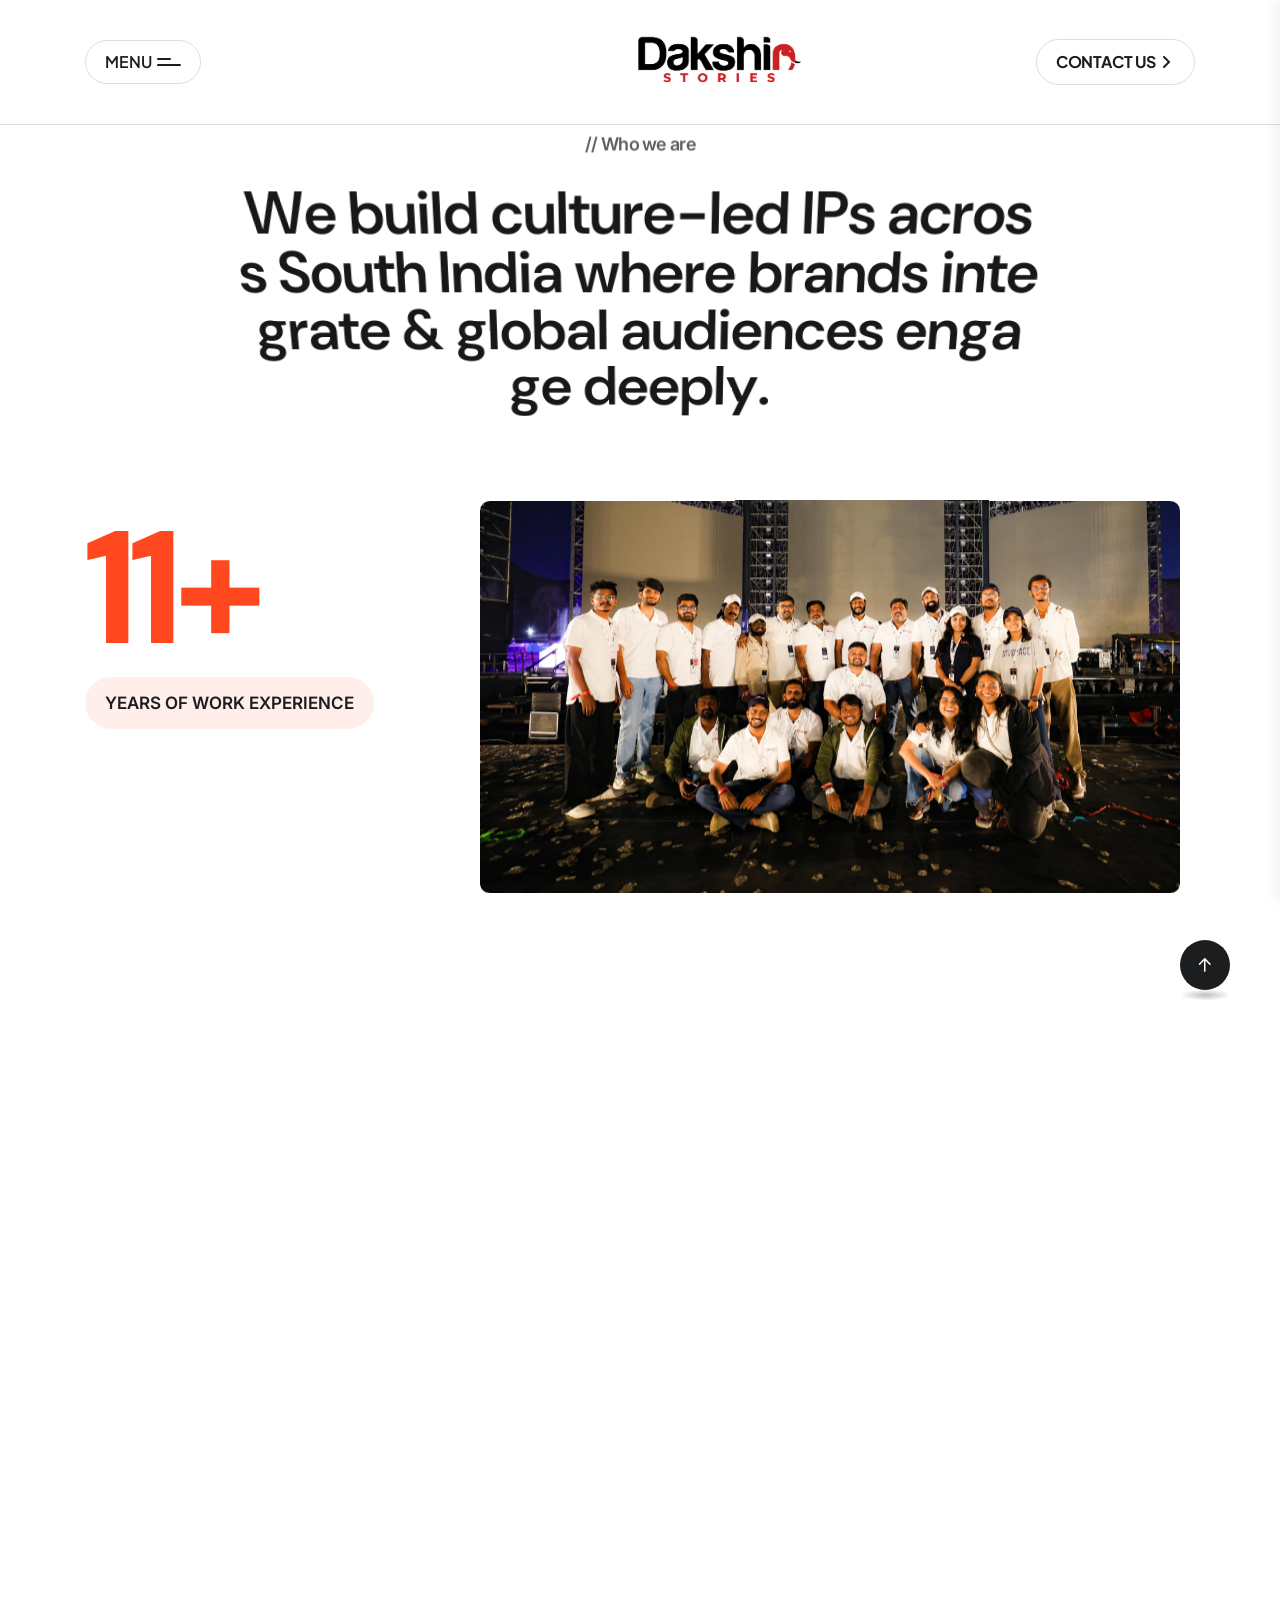
==== commit 9fc3bdfc: "about" ====
--- a/index.html
+++ b/index.html
@@ -138,73 +138,38 @@
             display: inline-block;
         }
 
-        .morph-shape {
-            position: absolute;
-            top: 50%;
-            left: 50%;
-            transform: translate(-45%, -50%);
-            width: 30px;
-            height: 30px;
-            background: #d10000;
-            border-radius: 50%;
-            z-index: 1;
-            animation: shapeToText 4s cubic-bezier(0.77, 0, 0.175, 1) infinite alternate;
-        }
-
-        .morph-text {
-            position: relative;
-            z-index: 2;
+        .brands-reveal-wrap {
+            overflow: hidden;
+            vertical-align: bottom;
+        }
+
+        .brands-reveal-text {
+            display: inline-block;
+            animation: slideRightToLeft 1.2s cubic-bezier(0.16, 1, 0.3, 1) forwards,
+                shining 3s linear infinite;
+            background: linear-gradient(110deg, #000 45%, #888 50%, #000 55%);
+            background-size: 200% auto;
+            -webkit-background-clip: text;
+            background-clip: text;
+            color: transparent;
             opacity: 0;
-            animation: textAppear 4s cubic-bezier(0.77, 0, 0.175, 1) infinite alternate;
-        }
-
-        @keyframes shapeToText {
+        }
+
+        @keyframes slideRightToLeft {
             0% {
-                width: 30px;
-                height: 30px;
-                border-radius: 50%;
+                transform: translateX(100px);
+                opacity: 0;
+            }
+
+            100% {
+                transform: translateX(0);
                 opacity: 1;
-                transform: translate(-45%, -50%) rotate(0deg);
-            }
-
-            30% {
-                width: 40px;
-                height: 40px;
-                border-radius: 20%;
-                opacity: 1;
-                transform: translate(-45%, -50%) rotate(180deg);
-            }
-
-            60% {
-                width: 100%;
-                height: 100%;
-                border-radius: 8px;
-                opacity: 1;
-                transform: translate(-45%, -50%) rotate(360deg);
-            }
-
-            80%,
-            100% {
-                width: 110%;
-                height: 120%;
-                border-radius: 4px;
-                opacity: 0;
-                transform: translate(-45%, -50%) rotate(360deg);
-            }
-        }
-
-        @keyframes textAppear {
-
-            0%,
-            65% {
-                opacity: 0;
-                transform: scale(0.9);
-            }
-
-            85%,
-            100% {
-                opacity: 1;
-                transform: scale(1);
+            }
+        }
+
+        @keyframes shining {
+            to {
+                background-position: 200% center;
             }
         }
 
@@ -352,12 +317,6 @@
             transition: all 0.4s ease;
         }
 
-        /* When any member is hovered, blur the others */
-        .td-team-area:hover .td-team-4-wrap:not(:hover) {
-            filter: blur(6px) grayscale(50%);
-            opacity: 0.4;
-            transform: scale(0.96);
-        }
 
         .td-team-4-wrap {
             transition: all 0.5s cubic-bezier(0.4, 0, 0.2, 1) !important;
@@ -390,6 +349,45 @@
             font-weight: 600;
             text-transform: uppercase;
             font-size: 14px;
+        }
+
+        /* Mobile Responsiveness for Hero (320px, 375px, 425px) */
+        @media (max-width: 767px) {
+            .td-hero-area {
+                padding-top: 150px !important;
+            }
+
+            .td-hero-text-slide {
+                margin-top: -60px !important;
+            }
+
+            .td-hero-bigtext {
+                font-size: 80px !important;
+            }
+
+            .messi-hero {
+                height: 150px !important;
+                /* Reduced specifically for small mobile screens */
+                transform: scale(1.3) translateY(5px) !important;
+                /* Balanced positioning */
+            }
+        }
+
+        /* Tablet and Small Laptop Responsiveness (768px - 1024px) */
+        @media (min-width: 768px) and (max-width: 1024px) {
+            .messi-hero {
+                height: 150px !important;
+                /* Reduced height as requested */
+                transform: scale(1.8) translateY(-15px) !important;
+            }
+
+            .td-hero-bigtext {
+                font-size: 160px !important;
+            }
+
+            .td-hero-text-slide {
+                margin-top: -150px !important;
+            }
         }
     </style>
 </head>
@@ -414,9 +412,8 @@
                         <div class="tdmenu__wrap d-flex justify-content-end justify-content-md-start">
                             <div
                                 class="tdmenu-offcanvas-open-btn mobile-nav-toggler d-flex align-items-center justify-content-center ms-auto ms-md-0">
-                                <span class="text mr-5 d-none d-md-block">menu</span>
+                                <span class="text mr-5 d-none d-lg-block">menu</span>
                                 <div class="tdmenu-offcanvas-open-bar">
-                                    <span></span>
                                     <span></span>
                                     <span></span>
                                 </div>
@@ -452,11 +449,11 @@
                                     style="transform: scale(2.5); transform-origin: left center;"></a>
                         </div>
                     </div>
-                    <div class="col-md-4 order-3 d-none d-md-block">
+                    <div class="col-md-4 order-3 d-none d-lg-block">
                         <div class="td-header-right text-end">
 
                             <a href="contact.html"
-                                class="td-btn td-btn-lg d-none d-md-inline-block td-btn-switch-animation ml-10">
+                                class="td-btn td-btn-lg d-none d-lg-inline-block td-btn-switch-animation ml-10">
                                 <span class="d-flex align-items-center justify-content-center">
                                     <span class="btn-text"> Contact Us </span>
                                     <span class="btn-icon"><i class="fa-sharp fa-solid fa-angle-right"></i></span>
@@ -531,8 +528,8 @@
                                                 alt="">
                                         </h2> -->
                                         <h2 class="title mb-0 d-flex align-items-center justify-content-center">
-                                            <img class="d-none d-sm-block" src="assets/img/hero/messi.png" alt="Messi"
-                                                style="height: 250px; width: auto; object-fit: contain;">
+                                            <img class="d-block messi-hero" src="assets/img/hero/messi.png" alt="Messi"
+                                                style="height: 240px; width: auto; object-fit: contain; transform: scale(2.5) translateY(35px); z-index: 2; position: relative;">
                                         </h2>
 
                                     </div>
@@ -666,12 +663,12 @@
                 <!-- td-hero-area-end -->
 
                 <!-- td-about-main-area-start -->
-                <div class="td-about-main-area td-service-2-wrap pt-0 pb-125">
+                <div class="td-about-main-area td-service-2-wrap pt-0 pb-0">
                     <div class="container">
                         <div class="row justify-content-center">
                             <div class="col-lg-9">
-                                <div class="td-service-2-title-wrap text-center mb-60 td-title-anim ">
-                                    <span class="td-section-2-subtitle mb-25 d-inline-block">// Who we
+                                <div class="td-service-2-title-wrap text-center mb-60  td-title-anim ">
+                                    <span class="td-section-2-subtitle mb-10 d-inline-block">// Who we
                                         are</span>
                                     <h2 class="td-section-2-title ml7" style="line-height: 1.2;">
                                         <span class="text-wrapper">
@@ -738,10 +735,9 @@
                             <div class="col-lg-9">
                                 <div class="td-service-2-title-wrap mb-40">
                                     <span class="td-section-2-subtitle mb-25 d-block">// Trusted By</span>
-                                    <div class="morph-container">
-                                        <div class="morph-shape"></div>
-                                        <h2 class="td-section-2-title d-inline-block morph-text">Brands that believe in
-                                            Us</h2>
+                                    <div class="brands-reveal-wrap">
+                                        <h2 class="td-section-2-title d-inline-block brands-reveal-text mb-0">Brands
+                                            that believe in Us</h2>
                                     </div>
                                 </div>
                             </div>
--- a/assets/css/main.css
+++ b/assets/css/main.css
@@ -1,13951 +1,13991 @@
-/*============================================
-
-   Theme Name: Parody - Digital Agency Portfolio Html Template
-   Author : Theme_Dox
-   Support: https://themedox.ticksy.com/
-   Description: Parody - Digital Agency Portfolio Html Template
-   Version: 1.0
-
-==============================================*/
-/* CSS Index
-==============================================
-
-	// components
-	01. Animation
-	02. background
-	03. Breadcrumb
-	04. Button
-	05. cursor
-	06. minicart
-	07. Mobile Menu
-	08. Nice Select
-	09. OffCanvas
-	10. Preloader
-	11. Scroll Top
-	12. Search
-	13. Section Title
-	14. spacing default responsive
-
-	// layout
-
-    01. about
-	02. achievement
-	03. awards
-	04. blog
-	05. brands
-	06. chose
-	07. contact
-	08. counter
-	09. blog
-	10. error
-	11. expreance
-	12. awards
-	13. footer
-	14. Header
-	15. hero
-	16. interactive
-	17. Menu
-	18. portfolio slicer
-	19. project
-	20. pricing
-	21. process
-	22. project
-	23. service
-	24. shop
-	25. awards
-	26. testimonial
-	27. text
-	28. video
-
-==============================================*/
-/*============================================
-/*  01. Theme Default CSS
-==============================================*/
-@import url("https://fonts.googleapis.com/css2?family=Bebas+Neue&family=Bellefair&family=Roboto:ital,wght@0,100..900;1,100..900&family=DM+Serif+Display:ital@0;1&family=Inter:ital,opsz,wght@0,14..32,100..900;1,14..32,100..900&family=Manrope:wght@200..800&family=Rethink+Sans:ital,wght@0,400..800;1,400..800&family=Teko:wght@300..700&family=Plus+Jakarta+Sans:ital,wght@0,200..800;1,200..800&family=DM+Sans:ital,opsz,wght@0,9..40,100..1000;1,9..40,100..1000&display=swap");
-
-:root {
-  --td-ff-body: "Inter", serif;
-  --td-ff-heading: "Plus Jakarta Sans", serif;
-  --td-ff-dm: "DM Serif Display", serif;
-  --td-ff-dm-sans: "DM Sans", sans-serif;
-  --td-ff-manrope: "Manrope", serif;
-  --td-ff-bebas: "Bebas Neue", serif;
-  --td-ff-teko: "Teko", sans-serif;
-  --td-ff-rethink: "Rethink Sans", serif;
-  --td-ff-bellefair: "Bellefair", serif;
-  --td-ff-roboto: "Roboto", serif;
-  --td-ff-fontawesome: "Font Awesome 6 Pro";
-  --td-common-white: #fff;
-  --td-common-black: #1c1d1f;
-  --td-common-black-2: #000;
-  --td-common-black-3: #010101;
-  --td-common-black-4: #2d2d2d;
-  --td-common-black-5: #1f1306;
-  --td-common-green: #85ee00;
-  --td-common-yellow: #fcff45;
-  --td-common-green-2: #8bea7c;
-  --td-grey-1: #6f7071;
-  --td-grey-2: #f5f5f5;
-  --td-grey-3: #90a49a;
-  --td-grey-4: #787875;
-  --td-grey-5: #555855;
-  --td-grey-6: #756c63;
-  --td-theme-primary: #beff01;
-  --td-theme-secondary: #ff481f;
-  --td-theme-1: #05341d;
-  --td-theme-2: #ff9857;
-  --td-theme-3: #063231;
-  --td-theme-4: #e08824;
-  --td-border-1: rgba(28, 29, 31, 0.15);
-}
-
-/*=============================
-	Typography css start
-===============================*/
-body {
-  font-family: var(--td-ff-body);
-  font-size: 16px;
-  font-weight: 400;
-  color: var(--td-grey-1);
-  line-height: 26px;
-}
-
-img,
-.img {
-  max-width: 100%;
-  -webkit-transition: all 0.3s ease-out 0s;
-  -moz-transition: all 0.3s ease-out 0s;
-  -ms-transition: all 0.3s ease-out 0s;
-  -o-transition: all 0.3s ease-out 0s;
-  transition: all 0.3s ease-out 0s;
-}
-
-a,
-button {
-  color: inherit;
-  outline: none;
-  border: none;
-  background: transparent;
-  text-decoration: none;
-  -webkit-transition: all 0.3s ease-out 0s;
-  -moz-transition: all 0.3s ease-out 0s;
-  -ms-transition: all 0.3s ease-out 0s;
-  -o-transition: all 0.3s ease-out 0s;
-  transition: all 0.3s ease-out 0s;
-}
-
-a:focus,
-.btn:focus,
-.button:focus {
-  text-decoration: none;
-  outline: none;
-  -webkit-box-shadow: none;
-  -moz-box-shadow: none;
-  -ms-box-shadow: none;
-  -o-box-shadow: none;
-  box-shadow: none;
-}
-
-a:hover,
-button:hover {
-  color: var(--td-common-black);
-  text-decoration: none;
-}
-
-ul {
-  margin: 0px;
-  padding: 0px;
-}
-
-li {
-  list-style: none;
-}
-
-.scrool-bar::-webkit-scrollbar {
-  width: 5px;
-  display: block;
-  overflow: hidden;
-  position: relative;
-  margin-left: 5px;
-}
-
-.scrool-bar::-webkit-scrollbar-thumb {
-  background-color: #e1e1e1;
-  outline: 1px solid #e1e1e1;
-}
-
-.scrool-bar::-mos-webkit-scrollbar-thumb {
-  background-color: #e1e1e1;
-  outline: 1px solid #e1e1e1;
-}
-
-.scrool-height {
-  width: 100%;
-  height: 240px;
-  overflow-y: scroll;
-}
-
-button:focus,
-input:focus,
-input:focus,
-textarea,
-textarea:focus {
-  outline: 0;
-}
-
-input[type=text],
-input[type=email],
-input[type=tel],
-input[type=number],
-input[type=password],
-input[type=url],
-textarea {
-  outline: none;
-  background-color: #fff;
-  height: 56px;
-  width: 100%;
-  line-height: 56px;
-  font-size: 15px;
-  color: var(--td-grey-1);
-  padding-left: 26px;
-  padding-right: 26px;
-  border: 1px solid #a2a9ac;
-}
-
-input[type=text]::-webkit-input-placeholder,
-input[type=email]::-webkit-input-placeholder,
-input[type=tel]::-webkit-input-placeholder,
-input[type=number]::-webkit-input-placeholder,
-input[type=password]::-webkit-input-placeholder,
-input[type=url]::-webkit-input-placeholder,
-textarea::-webkit-input-placeholder {
-  color: var(--td-grey-1);
-}
-
-input[type=text]::-moz-placeholder,
-input[type=email]::-moz-placeholder,
-input[type=tel]::-moz-placeholder,
-input[type=number]::-moz-placeholder,
-input[type=password]::-moz-placeholder,
-input[type=url]::-moz-placeholder,
-textarea::-moz-placeholder {
-  color: var(--td-grey-1);
-}
-
-input[type=text]:-moz-placeholder,
-input[type=email]:-moz-placeholder,
-input[type=tel]:-moz-placeholder,
-input[type=number]:-moz-placeholder,
-input[type=password]:-moz-placeholder,
-input[type=url]:-moz-placeholder,
-textarea:-moz-placeholder {
-  color: var(--td-grey-1);
-}
-
-input[type=text]:-ms-input-placeholder,
-input[type=email]:-ms-input-placeholder,
-input[type=tel]:-ms-input-placeholder,
-input[type=number]:-ms-input-placeholder,
-input[type=password]:-ms-input-placeholder,
-input[type=url]:-ms-input-placeholder,
-textarea:-ms-input-placeholder {
-  color: var(--td-grey-1);
-}
-
-input[type=text]::placeholder,
-input[type=email]::placeholder,
-input[type=tel]::placeholder,
-input[type=number]::placeholder,
-input[type=password]::placeholder,
-input[type=url]::placeholder,
-textarea::placeholder {
-  color: var(--td-grey-1);
-}
-
-h1,
-h2,
-h3,
-h4,
-h5,
-h6 {
-  color: var(--td-common-black);
-  font-weight: 700;
-  font-family: var(--td-ff-heading);
-  line-height: 1.1;
-  text-transform: unset;
-}
-
-h1 a,
-h2 a,
-h3 a,
-h4 a,
-h5 a,
-h6 a {
-  color: inherit;
-}
-
-h1 {
-  font-size: 48px;
-}
-
-h2 {
-  font-size: 36px;
-}
-
-h3 {
-  font-size: 24px;
-}
-
-h4 {
-  font-size: 18px;
-}
-
-h5 {
-  font-size: 17px;
-}
-
-h6 {
-  font-size: 16px;
-}
-
-p {
-  margin-bottom: 15px;
-  font-size: 18px;
-  line-height: 32px;
-}
-
-label {
-  color: var(--td-common-black);
-  cursor: pointer;
-}
-
-input[type=color] {
-  appearance: none;
-  -moz-appearance: none;
-  -webkit-appearance: none;
-  background: none;
-  border: 0;
-  cursor: pointer;
-  height: 100%;
-  width: 100%;
-  padding: 0;
-  border-radius: 50%;
-}
-
-*::-moz-selection {
-  background: var(--td-common-black);
-  color: var(--td-common-white);
-  text-shadow: none;
-}
-
-::-moz-selection {
-  background: var(--td-common-black);
-  color: var(--td-common-white);
-  text-shadow: none;
-}
-
-::selection {
-  background: var(--td-common-black);
-  color: var(--td-common-white);
-  text-shadow: none;
-}
-
-/*=============================
-    - Input Placeholder
-===============================*/
-input,
-textarea {
-  color: var(--td-grey-1);
-}
-
-*::-moz-placeholder {
-  color: var(--td-grey-1);
-  font-size: 16px;
-  opacity: 1;
-}
-
-*::placeholder {
-  color: var(--td-grey-1);
-  font-size: 16px;
-  opacity: 1;
-}
-
-/*=============================
-    - Common Classes
-===============================*/
-.fix {
-  overflow: hidden;
-}
-
-.clear {
-  clear: both;
-}
-
-.p-relative {
-  position: relative;
-}
-
-.p-absolute {
-  position: absolute;
-}
-
-.lh-28 {
-  line-height: 28px;
-}
-
-.td-round-15 {
-  border-radius: 15px;
-}
-
-.td-round-25 {
-  border-radius: 25px;
-}
-
-.z-index-m-1 {
-  z-index: -1;
-}
-
-.z-index-1 {
-  z-index: 1;
-}
-
-.z-index-2 {
-  z-index: 2;
-}
-
-.z-index-3 {
-  z-index: 3;
-}
-
-.z-index-4 {
-  z-index: 4;
-}
-
-.z-index-5 {
-  z-index: 5;
-}
-
-.z-index-6 {
-  z-index: 6;
-}
-
-.z-index-7 {
-  z-index: 7;
-}
-
-.z-index-8 {
-  z-index: 8;
-}
-
-.z-index-9 {
-  z-index: 9;
-}
-
-.z-index-10 {
-  z-index: 10;
-}
-
-.z-index-999 {
-  z-index: 999;
-}
-
-.gx-10 {
-  --bs-gutter-x: 10px;
-}
-
-.gx-15 {
-  --bs-gutter-x: 15px;
-}
-
-.gx-20 {
-  --bs-gutter-x: 20px;
-}
-
-.gx-24 {
-  --bs-gutter-x: 24px;
-}
-
-.gx-30 {
-  --bs-gutter-x: 30px;
-}
-
-.gx-40 {
-  --bs-gutter-x: 40px;
-}
-
-.gx-45 {
-  --bs-gutter-x: 45px;
-}
-
-.gx-50 {
-  --bs-gutter-x: 50px;
-}
-
-.gx-60 {
-  --bs-gutter-x: 60px;
-}
-
-.gx-70 {
-  --bs-gutter-x: 70px;
-}
-
-.gx-80 {
-  --bs-gutter-x: 80px;
-}
-
-.gx-90 {
-  --bs-gutter-x: 90px;
-}
-
-.gx-100 {
-  --bs-gutter-x: 100px;
-}
-
-.underline-black {
-  background-image: linear-gradient(#000, #000), linear-gradient(#000, #000);
-  background-size: 0 1px, 0 1px;
-  background-position: 100% 100%, 0 100%;
-  background-repeat: no-repeat;
-  transition: background-size 0.3s linear;
-  -webkit-transition: all 0.4s ease 0.3s 0s ease-out;
-  -moz-transition: all 0.4s ease 0.3s 0s ease-out;
-  -ms-transition: all 0.4s ease 0.3s 0s ease-out;
-  -o-transition: all 0.4s ease 0.3s 0s ease-out;
-  transition: all 0.4s ease 0.3s 0s ease-out;
-}
-
-.underline-black:hover {
-  background-image: linear-gradient(#000, #000), linear-gradient(#000, #000);
-  background-size: 0 1px, 100% 1px;
-  background-position: 100% 100%, 0 100%;
-  background-repeat: no-repeat;
-  transition: background-size 0.3s linear;
-  -webkit-transition: all 0.4s ease 0.3s 0s ease-out;
-  -moz-transition: all 0.4s ease 0.3s 0s ease-out;
-  -ms-transition: all 0.4s ease 0.3s 0s ease-out;
-  -o-transition: all 0.4s ease 0.3s 0s ease-out;
-  transition: all 0.4s ease 0.3s 0s ease-out;
-}
-
-.underline-white {
-  background-image: linear-gradient(#fff, #fff), linear-gradient(#fff, #fff);
-  background-size: 0 1px, 0 1px;
-  background-position: 100% 100%, 0 100%;
-  background-repeat: no-repeat;
-  transition: background-size 0.3s linear;
-  -webkit-transition: all 0.4s ease 0.3s 0s ease-out;
-  -moz-transition: all 0.4s ease 0.3s 0s ease-out;
-  -ms-transition: all 0.4s ease 0.3s 0s ease-out;
-  -o-transition: all 0.4s ease 0.3s 0s ease-out;
-  transition: all 0.4s ease 0.3s 0s ease-out;
-}
-
-.underline-white:hover {
-  background-image: linear-gradient(#fff, #fff), linear-gradient(#fff, #fff);
-  background-size: 0 1px, 100% 1px;
-  background-position: 100% 100%, 0 100%;
-  background-repeat: no-repeat;
-  transition: background-size 0.3s linear;
-  -webkit-transition: all 0.4s ease 0.3s 0s ease-out;
-  -moz-transition: all 0.4s ease 0.3s 0s ease-out;
-  -ms-transition: all 0.4s ease 0.3s 0s ease-out;
-  -o-transition: all 0.4s ease 0.3s 0s ease-out;
-  transition: all 0.4s ease 0.3s 0s ease-out;
-}
-
-.td-transparent {
-  position: absolute;
-  top: 0;
-  left: 0;
-  right: 0;
-  width: 100%;
-}
-
-.fix {
-  overflow: hidden;
-}
-
-.text-right {
-  text-align: right;
-}
-
-/*=============================
-    - Bootstrap Custom
-=============================*/
-.include-bg {
-  background-position: center;
-  background-size: cover;
-  background-repeat: no-repeat;
-}
-
-.slide-transtion {
-  -webkit-transition-timing-function: linear;
-  transition-timing-function: linear;
-}
-
-.td-rounded-10 {
-  border-radius: 10px;
-}
-
-@media (min-width: 1400px) {
-  .container-1750 {
-    max-width: 1750px;
-  }
-}
-
-@media (min-width: 1400px) {
-  .container-1680 {
-    max-width: 1680px;
-  }
-}
-
-@media (min-width: 1400px) {
-  .container-1670 {
-    max-width: 1670px;
-  }
-}
-
-@media (min-width: 1400px) {
-  .container-1750 {
-    max-width: 1750px;
-  }
-}
-
-@media (min-width: 1400px) {
-  .container-1650 {
-    max-width: 1650px;
-  }
-}
-
-@media (min-width: 1400px) {
-  .container-1550 {
-    max-width: 1550px;
-  }
-}
-
-@media (min-width: 1400px) {
-  .container-1710 {
-    max-width: 1710px;
-  }
-}
-
-@media (min-width: 1400px) {
-  .container-1530 {
-    max-width: 1530px;
-  }
-}
-
-@media (min-width: 1400px) {
-  .container-1830 {
-    max-width: 1830px;
-  }
-}
-
-/*=============================
-	04. Button
-===============================*/
-.td-btn {
-  font-weight: 700;
-  letter-spacing: -0.01em;
-  text-transform: uppercase;
-  color: var(--td-common-black);
-  font-family: var(--td-ff-heading);
-  border: 1px solid var(--td-border-1);
-  border-radius: 24px;
-}
-
-.td-btn-lg {
-  padding: 9px 24px;
-}
-
-.td-btn-switch-animation {
-  -webkit-transition: all 0.3s ease-in-out;
-  transition: all 0.3s ease-in-out;
-}
-
-.td-btn-switch-animation .btn-text {
-  margin-left: -13px;
-  position: relative;
-  z-index: 3;
-  transition: transform 0.6s 125ms cubic-bezier(0.1, 0.75, 0.25, 1);
-}
-
-.td-btn-switch-animation .btn-icon {
-  margin-left: 6px;
-  position: relative;
-  transition: opacity 0.4s 0.25s, transform 0.6s 0.25s;
-  transition-timing-function: cubic-bezier(0.1, 0.75, 0.25, 1);
-  line-height: 0;
-  z-index: 3;
-}
-
-.td-btn-switch-animation .btn-icon+.btn-icon {
-  order: -2;
-  opacity: 0;
-  transition-delay: 0s;
-  margin-left: 0;
-  -webkit-transform: translateX(-10px);
-  transform: translateX(-10px);
-}
-
-.td-btn-switch-animation:hover .btn-text {
-  transition-delay: 0.1s;
-  transform: translateX(23px);
-}
-
-.td-btn-switch-animation:hover .btn-icon {
-  transition-delay: 0s;
-  transform: translateX(10px);
-  opacity: 0;
-}
-
-.td-btn-switch-animation:hover .btn-icon+.btn-icon {
-  opacity: 1;
-  transform: translateX(0);
-  transition-delay: 225ms;
-}
-
-.td-btn-switch-text>span {
-  display: inline-flex;
-  align-items: center;
-  position: relative;
-  overflow: hidden;
-}
-
-.td-btn-switch-text.btn-lg>span {
-  padding: 15px 31px;
-}
-
-.td-btn-switch-text .btn-double-text {
-  transition: opacity 0.65s, transform 0.85s;
-  transition-timing-function: cubic-bezier(0.15, 0.85, 0.31, 1);
-  position: relative;
-}
-
-.td-btn-switch-text .btn-double-text::before {
-  content: attr(data-text);
-  display: inline-block;
-  position: absolute;
-  white-space: nowrap;
-  top: 50%;
-  opacity: 0;
-  left: 50%;
-  transform: translate(-50%, 100%);
-  transition: opacity 0.5s, transform 0.8s;
-  transition-timing-function: cubic-bezier(0.15, 0.85, 0.31, 1);
-}
-
-.td-btn-switch-text:hover.bg-hover-black {
-  background: var(--tp-common-black-4);
-}
-
-.td-btn-switch-text:hover.bg-hover-theme-1 {
-  background: var(--tp-theme-1);
-}
-
-.td-btn-switch-text:hover .btn-double-text {
-  transform: translateY(-200%);
-}
-
-.td-btn-switch-text:hover .btn-double-text::before {
-  transform: translate(-50%, 150%);
-  opacity: 1;
-}
-
-.td-btn-2 {
-  font-family: var(--td-ff-heading);
-  font-weight: 700;
-  font-size: 16px;
-  text-transform: uppercase;
-  color: var(--td-common-black);
-  border-radius: 30px;
-  padding: 20px 35px;
-  line-height: 1;
-  background: var(--td-theme-primary);
-  position: relative;
-  z-index: 1;
-}
-
-.td-btn-menu-black {
-  background: var(--td-common-black);
-  color: var(--td-common-white);
-  padding: 12px 24px;
-}
-
-.td-btn-menu-black:hover {
-  color: var(--td-common-white);
-}
-
-.td-btn-4 {
-  font-family: var(--td-ff-teko);
-  font-weight: 400;
-  font-size: 18px;
-  letter-spacing: 0.02em;
-  text-transform: uppercase;
-  color: var(--td-common-white);
-  border: 1px solid rgba(255, 255, 255, 0.2);
-  border-radius: 0 27px;
-}
-
-.td-btn-4:hover {
-  color: var(--td-common-white);
-}
-
-.td-btn-4-lg {
-  padding: 13px 31px;
-}
-
-.td-btn-5 {
-  font-weight: 600;
-  font-size: 18px;
-  text-align: center;
-  color: var(--td-common-black-4);
-  border-radius: 100%;
-  background: var(--td-common-white);
-  width: 170px;
-  height: 170px;
-  display: inline-block;
-  padding: 47px 20px;
-  border: 1px solid transparent;
-}
-
-.td-btn-5:hover {
-  border-color: rgba(45, 45, 45, 0.2);
-  background: transparent;
-}
-
-.td-btn-5-border {
-  border-color: rgba(45, 45, 45, 0.2);
-  background: transparent;
-}
-
-.td-btn-5-border:hover {
-  background: var(--td-common-white);
-  border-color: var(--td-common-white);
-}
-
-.td-btn-7 {
-  font-weight: 600;
-  font-size: 17px;
-  display: inline-block;
-  color: var(--td-common-black-5);
-  background: var(--td-common-white);
-  padding: 15px 34px;
-  border-radius: 30px;
-}
-
-.td-btn-7:hover {
-  background: var(--td-theme-4);
-  color: var(--td-common-white);
-}
-
-.td-btn-12 {
-  font-family: var(--td-ff-manrope);
-  font-weight: 700;
-  font-size: 17px;
-  text-transform: uppercase;
-  color: var(--td-common-black);
-  border: 1px solid rgba(28, 29, 31, 0.2);
-  border-radius: 30px;
-  padding: 12px 24px;
-  display: inline-block;
-}
-
-.td-btn-12:hover {
-  background: var(--td-theme-primary);
-  border-color: var(--td-theme-primary);
-}
-
-.td-btn-group-border:hover .td-btn-2 {
-  border: 1px solid var(--td-theme-primary);
-  background: var(--td-theme-primary);
-  color: var(--td-common-black);
-}
-
-.td-btn-group-border:hover .td-btn-circle {
-  border: 1px solid var(--td-theme-primary) !important;
-  background: var(--td-theme-primary) !important;
-  color: var(--td-common-black) !important;
-}
-
-.td-btn-group-border .td-btn-2 {
-  border: 1px solid rgba(255, 255, 255, 0.25);
-  background: var(--td-common-black);
-  color: var(--td-common-white);
-}
-
-.td-btn-group-border .td-btn-circle {
-  border: 1px solid rgba(255, 255, 255, 0.25) !important;
-  background-color: var(--td-common-black) !important;
-  color: var(--td-common-white) !important;
-}
-
-.td-btn-group {
-  display: flex;
-  width: fit-content;
-}
-
-.td-btn-group>*:nth-child(1) {
-  transform: scale3d(0.5, 0.5, 1);
-  margin-inline-end: -52px;
-}
-
-.td-btn-group>*:nth-child(2) {
-  transform: scale3d(1, 1, 1);
-}
-
-.td-btn-group>*:nth-child(3) {
-  transform: scale3d(1, 1, 1);
-  margin-inline-start: 0;
-}
-
-.td-btn-group:hover>*:nth-child(1) {
-  transform: scale3d(1, 1, 1);
-  margin-inline-end: 0;
-}
-
-.td-btn-group:hover>*:nth-child(2) {
-  transform: scale3d(1, 1, 1);
-}
-
-.td-btn-group:hover>*:nth-child(3) {
-  transform: scale3d(0.5, 0.5, 1);
-  margin-inline-start: -52px;
-}
-
-.td-btn-group .td-btn-circle {
-  text-align: center;
-  width: 54px;
-  height: 54px;
-  font-weight: 500;
-  font-size: 16px;
-  line-height: 1.5;
-  border-radius: 100%;
-  display: flex;
-  gap: 10px;
-  align-items: center;
-  justify-content: center;
-  background-color: var(--td-theme-primary);
-  color: var(--td-common-black);
-}
-
-.td-btn-group .td-btn-circle i {
-  transform: rotate(-45deg);
-}
-
-.td-btn-group .wc-btn-primary {
-  font-size: 16px;
-  font-weight: 400;
-  padding: 0 24px;
-  background-color: var(--td-theme-primary);
-  color: var(--td-common-black);
-}
-
-.td-btn-group-black .td-btn-2 {
-  background: var(--td-common-black);
-  color: var(--td-common-white);
-}
-
-.td-btn-group-black .td-btn-circle {
-  background-color: var(--td-common-black);
-  color: var(--td-common-white);
-}
-
-.td-btn-group-yellow {
-  width: inherit;
-}
-
-.td-btn-group-yellow .td-btn-2 {
-  background: var(--td-theme-secondary);
-  color: var(--td-common-white);
-}
-
-.td-btn-group-yellow .td-btn-circle {
-  background-color: var(--td-theme-secondary);
-  color: var(--td-common-white);
-}
-
-/*=============================
-    10. Preloader
-===============================*/
-.preloader {
-  align-items: center;
-  cursor: default;
-  display: flex;
-  height: 100%;
-  justify-content: center;
-  position: fixed;
-  left: 0;
-  top: 0;
-  width: 100%;
-  z-index: 9999999;
-}
-
-.preloader .animation-preloader {
-  z-index: 1000;
-}
-
-.preloader .animation-preloader .spinner {
-  animation: spinner 1s infinite linear;
-  border-radius: 50%;
-  border: 3px solid #ddd;
-  border-top-color: #beff01;
-  height: 9em;
-  margin: 0 auto 1.5em auto;
-  width: 9em;
-}
-
-@media (max-width: 767px) {
-  .preloader .animation-preloader .spinner {
-    width: 7.5em;
-    height: 7.5em;
-    margin: 0 auto 1.5em auto;
-  }
-}
-
-.preloader .animation-preloader .txt-loading {
-  text-align: center;
-  user-select: none;
-}
-
-@media (max-width: 767px) {
-  .preloader .animation-preloader .txt-loading {
-    font-size: 2.5em;
-  }
-}
-
-.preloader .animation-preloader .txt-loading .letters-loading {
-  color: #fff;
-  position: relative;
-}
-
-.preloader .animation-preloader .txt-loading .letters-loading:nth-child(2):before {
-  animation-delay: 0.2s;
-}
-
-.preloader .animation-preloader .txt-loading .letters-loading:nth-child(3):before {
-  animation-delay: 0.4s;
-}
-
-.preloader .animation-preloader .txt-loading .letters-loading:nth-child(4):before {
-  animation-delay: 0.6s;
-}
-
-.preloader .animation-preloader .txt-loading .letters-loading:nth-child(5):before {
-  animation-delay: 0.8s;
-}
-
-.preloader .animation-preloader .txt-loading .letters-loading:nth-child(6):before {
-  animation-delay: 1s;
-}
-
-.preloader .animation-preloader .txt-loading .letters-loading:nth-child(7):before {
-  animation-delay: 1.2s;
-}
-
-.preloader .animation-preloader .txt-loading .letters-loading:nth-child(8):before {
-  animation-delay: 1.4s;
-}
-
-.preloader .animation-preloader .txt-loading .letters-loading::before {
-  animation: letters-loading 4s infinite;
-  color: #fff;
-  content: attr(data-text-preloader);
-  left: 0;
-  opacity: 0;
-  position: absolute;
-  top: -3px;
-  transform: rotateY(-90deg);
-}
-
-.preloader p {
-  font-size: 15px;
-  font-weight: 600;
-  text-transform: uppercase;
-  letter-spacing: 8px;
-  color: #fff;
-  margin-bottom: 0;
-}
-
-.preloader .loader {
-  position: fixed;
-  top: 0;
-  left: 0;
-  width: 100%;
-  height: 100%;
-  font-size: 0;
-  z-index: 1;
-  pointer-events: none;
-}
-
-.preloader .loader .row {
-  height: 100%;
-}
-
-.preloader .loader .loader-section {
-  padding: 0px;
-}
-
-.preloader .loader .loader-section .bg {
-  background-color: #000;
-  height: 100%;
-  left: 0;
-  width: 100%;
-  transition: all 800ms cubic-bezier(0.77, 0, 0.175, 1);
-}
-
-.preloader.loaded .animation-preloader {
-  opacity: 0;
-  transition: 0.3s ease-out;
-}
-
-.preloader.loaded .loader-section .bg {
-  width: 0;
-  transition: 0.7s 0.3s allcubic-bezier(0.1, 0.1, 0.1, 1);
-}
-
-/*=============================
-    02. background
-===============================*/
-.blue-bg {
-  background: var(--td-common-blue);
-}
-
-.green-bg {
-  background: var(--td-theme-primary);
-}
-
-.green-bg-2 {
-  background: var(--td-common-green);
-}
-
-.grey-bg {
-  background: #f2f7f7;
-}
-
-.grey-bg-2 {
-  background: var(--td-grey-2);
-}
-
-.grey-bg-3 {
-  background: #eee;
-}
-
-.black-bg {
-  background: var(--td-common-black);
-}
-
-.theme-bg {
-  background: var(--td-theme-1);
-}
-
-/*=============================
-	 09. OffCanvas
-===============================*/
-.offCanvas-toggle {
-  position: relative;
-  margin-right: 40px;
-  padding-right: 40px;
-}
-
-@media only screen and (min-width: 768px) and (max-width: 991px) {
-  .offCanvas-toggle {
-    margin-right: 25px;
-    padding-right: 25px;
-  }
-}
-
-@media (max-width: 575px) {
-  .offCanvas-toggle {
-    display: none;
-  }
-}
-
-.offCanvas-toggle::before {
-  content: "";
-  position: absolute;
-  right: 0;
-  top: 50%;
-  transform: translateY(-50%);
-  width: 1px;
-  height: 60px;
-  background: var(--td-border-1);
-}
-
-.offCanvas-toggle .menu-tigger {
-  color: var(--td-common-black);
-}
-
-.offCanvas-toggle .menu-tigger:hover {
-  color: var(--td-theme-primary);
-}
-
-.offCanvas-toggle-two {
-  margin-right: 0;
-  padding-right: 0;
-  padding-left: 40px;
-}
-
-.offCanvas-toggle-two::before {
-  right: auto;
-  left: 0;
-  height: 104px;
-}
-
-.offCanvas__info {
-  background: var(--td-common-white) none repeat scroll 0 0;
-  height: 100%;
-  padding: 30px;
-  position: fixed;
-  right: 0;
-  top: 0;
-  transition: all 0.3s cubic-bezier(0.785, 0.135, 0.15, 0.86);
-  -moz-transition: all 0.3s cubic-bezier(0.785, 0.135, 0.15, 0.86);
-  -webkit-transition: all 0.3s cubic-bezier(0.785, 0.135, 0.15, 0.86);
-  -ms-transition: all 0.3s cubic-bezier(0.785, 0.135, 0.15, 0.86);
-  -o-transition: all 0.3s cubic-bezier(0.785, 0.135, 0.15, 0.86);
-  width: 400px;
-  z-index: 999;
-  overflow-y: scroll;
-  -webkit-transform: translateX(100%);
-  -moz-transform: translateX(100%);
-  -ms-transform: translateX(100%);
-  -o-transform: translateX(100%);
-  transform: translateX(100%);
-}
-
-@media (max-width: 575px) {
-  .offCanvas__info {
-    width: 100%;
-  }
-}
-
-.offCanvas__info.active {
-  -webkit-transform: translateX(0);
-  -moz-transform: translateX(0);
-  -ms-transform: translateX(0);
-  -o-transform: translateX(0);
-  transform: translateX(0);
-}
-
-.offCanvas__info::-webkit-scrollbar {
-  width: 0px;
-}
-
-.offCanvas__close-icon {
-  margin-top: -16px;
-  text-align: right;
-}
-
-.offCanvas__close-icon button {
-  background: transparent;
-  color: var(--td-theme-primary);
-  cursor: pointer;
-  font-size: 20px;
-  padding: 0;
-  width: 40px;
-  height: 40px;
-  border: 1px solid var(--td-theme-primary);
-  border-radius: 50%;
-  transition: all 0.4s ease;
-}
-
-.offCanvas__close-icon button:hover {
-  background: var(--td-theme-primary);
-  color: var(--td-common-white);
-}
-
-.offCanvas__logo img {
-  max-height: 34px;
-}
-
-.offCanvas__side-info {
-  border-top: 1px solid var(--td-border-1);
-  padding-top: 25px;
-}
-
-.offCanvas__side-info .contact-list h4 {
-  color: var(--td-common-black);
-  font-weight: 700;
-  font-size: 18px;
-  margin-bottom: 15px;
-}
-
-.offCanvas__side-info .contact-list p {
-  margin-bottom: 0;
-}
-
-.offCanvas__side-info .contact-list a {
-  color: var(--td-grey-1);
-  margin: 0;
-  margin-bottom: 2px;
-  line-height: 26px;
-  font-family: var(--td-ff-poppins);
-  display: block;
-}
-
-.offCanvas__side-info .contact-list a:hover {
-  color: var(--td-theme-secondary);
-}
-
-.offCanvas__social-icon a {
-  color: var(--td-theme-primary);
-  display: inline-block;
-  margin-right: 5px;
-  text-align: center;
-  width: 40px;
-  height: 40px;
-  line-height: 40px;
-  border: 1px solid var(--td-theme-primary);
-  border-radius: 50%;
-  transition: all 0.4s ease;
-}
-
-.offCanvas__social-icon a:hover {
-  background: var(--td-theme-primary);
-  color: var(--td-common-white);
-}
-
-.offCanvas__overly {
-  position: fixed;
-  background: #000;
-  top: 0;
-  left: 0;
-  height: 100%;
-  width: 100%;
-  z-index: 99;
-  opacity: 0;
-  visibility: hidden;
-  -webkit-transition: all 0.3s ease-out 0s;
-  -moz-transition: all 0.3s ease-out 0s;
-  -ms-transition: all 0.3s ease-out 0s;
-  -o-transition: all 0.3s ease-out 0s;
-  transition: all 0.3s ease-out 0s;
-}
-
-.offCanvas__overly.active {
-  opacity: 0.7;
-  visibility: visible;
-}
-
-/*=============================
-    	05. cursor scss
-===============================*/
-.mouse-follower {
-  z-index: 10;
-}
-
-.mouse-follower span {
-  z-index: 10;
-  opacity: 1;
-  top: -10px;
-  left: -10px;
-  transform: translate(-50%, -50%);
-  border-radius: 50%;
-  position: fixed;
-  transition: 180ms ease-in-out;
-  pointer-events: none;
-}
-
-.mouse-follower .cursor-outline {
-  height: 30px;
-  width: 30px;
-  border: 1px solid #000;
-}
-
-.mouse-follower .cursor-dot {
-  height: 6px;
-  width: 6px;
-  background: #000;
-}
-
-.mouse-follower.hide-cursor span {
-  border-color: transparent;
-  background: transparent;
-}
-
-.mouse-follower.highlight-cursor-head {
-  cursor: none;
-}
-
-.mouse-follower.highlight-cursor-head .cursor-outline {
-  height: 0;
-  width: 0;
-}
-
-.mouse-follower.highlight-cursor-head .cursor-dot {
-  height: 150px;
-  width: 150px;
-  background: #fff;
-  mix-blend-mode: difference;
-}
-
-@media (max-width: 991px) {
-  .mouse-follower.highlight-cursor-head .cursor-dot {
-    height: 80px;
-    width: 80px;
-  }
-}
-
-.mouse-follower.highlight-cursor-para {
-  cursor: none;
-}
-
-.mouse-follower.highlight-cursor-para .cursor-outline {
-  height: 0;
-  width: 0;
-}
-
-.mouse-follower.highlight-cursor-para .cursor-dot {
-  height: 100px;
-  width: 100px;
-  background: #fff;
-  mix-blend-mode: difference;
-}
-
-@media (max-width: 991px) {
-  .mouse-follower.highlight-cursor-para .cursor-dot {
-    height: 60px;
-    width: 60px;
-  }
-}
-
-/*=========================
-      03. Breadcrumb
-===========================*/
-.td-breadcrumb-spacing {
-  padding-top: 215px;
-}
-
-@media only screen and (min-width: 768px) and (max-width: 991px),
-only screen and (min-width: 576px) and (max-width: 767px),
-(max-width: 575px) {
-  .td-breadcrumb-spacing {
-    padding-top: 140px;
-  }
-}
-
-@media only screen and (min-width: 768px) and (max-width: 991px),
-only screen and (min-width: 576px) and (max-width: 767px),
-(max-width: 575px) {
-  .td-breadcrumb-wrap {
-    margin-left: 0;
-  }
-}
-
-.td-breadcrumb-wrap .subtitle {
-  font-weight: 600;
-  font-size: 18px;
-  color: var(--td-common-black);
-}
-
-.td-breadcrumb-wrap .text {
-  margin-left: 340px;
-}
-
-@media only screen and (min-width: 576px) and (max-width: 767px),
-(max-width: 575px) {
-  .td-breadcrumb-wrap .text {
-    margin-left: 0;
-  }
-}
-
-.td-breadcrumb-2-spacing {
-  padding-top: 100px;
-}
-
-@media only screen and (min-width: 768px) and (max-width: 991px),
-only screen and (min-width: 576px) and (max-width: 767px),
-(max-width: 575px) {
-  .td-breadcrumb-2-spacing {
-    padding-top: 90px;
-  }
-}
-
-/*=============================
-    11. Scroll Top
-===============================*/
-.scroll__top {
-  width: 50px;
-  height: 50px;
-  display: -webkit-box;
-  display: -moz-box;
-  display: -ms-flexbox;
-  display: -webkit-flex;
-  display: flex;
-  align-items: center;
-  justify-content: center;
-  line-height: 0;
-  position: fixed;
-  bottom: -10%;
-  right: 50px;
-  font-size: 16px;
-  border-radius: 0;
-  z-index: 99;
-  color: var(--td-common-white);
-  text-align: center;
-  cursor: pointer;
-  background: var(--td-common-black);
-  transition: 1s ease;
-  border-radius: 50%;
-}
-
-@media only screen and (min-width: 992px) and (max-width: 1199px) {
-  .scroll__top {
-    right: 25px;
-    bottom: 25px;
-  }
-}
-
-@media only screen and (min-width: 768px) and (max-width: 991px) {
-  .scroll__top {
-    right: 30px;
-  }
-}
-
-@media (max-width: 575px) {
-  .scroll__top {
-    right: 15px;
-    width: 35px;
-    height: 35px;
-    font-size: 14px;
-  }
-}
-
-.scroll__top.open {
-  bottom: 30px;
-}
-
-@media (max-width: 575px) {
-  .scroll__top.open {
-    bottom: 15px;
-  }
-}
-
-.scroll__top::after {
-  position: absolute;
-  z-index: -1;
-  content: "";
-  top: 100%;
-  left: 5%;
-  height: 10px;
-  width: 90%;
-  opacity: 1;
-  background: radial-gradient(ellipse at center, rgba(0, 0, 0, 0.25) 0%, rgba(0, 0, 0, 0) 80%);
-}
-
-.scroll__top:hover {
-  background: var(--td-theme-secondary);
-  color: var(--td-common-white);
-}
-
-/*=============================
-	13. Section Title
-===============================*/
-.td-section-subtitle {
-  font-weight: 600;
-  font-size: 18px;
-  color: var(--td-common-black);
-}
-
-.td-section-title {
-  font-weight: 800;
-  font-size: 160px;
-  letter-spacing: -0.03em;
-}
-
-@media only screen and (min-width: 1200px) and (max-width: 1399px) {
-  .td-section-title {
-    font-size: 140px;
-  }
-}
-
-@media only screen and (min-width: 992px) and (max-width: 1199px),
-only screen and (min-width: 768px) and (max-width: 991px),
-only screen and (min-width: 576px) and (max-width: 767px),
-(max-width: 575px) {
-  .td-section-title {
-    font-size: 115px;
-  }
-}
-
-@media only screen and (min-width: 576px) and (max-width: 767px),
-(max-width: 575px) {
-  .td-section-title {
-    font-size: 80px;
-  }
-}
-
-.td-section-title-capi {
-  font-weight: 800;
-  font-size: 160px;
-  letter-spacing: -0.03em;
-  font-family: var(--td-ff-dm);
-  font-style: italic;
-  font-weight: 400;
-  transform: translateY(-20px);
-  margin-left: 270px;
-}
-
-@media only screen and (min-width: 992px) and (max-width: 1199px),
-only screen and (min-width: 768px) and (max-width: 991px),
-only screen and (min-width: 576px) and (max-width: 767px),
-(max-width: 575px) {
-  .td-section-title-capi {
-    font-size: 115px;
-  }
-}
-
-@media only screen and (min-width: 576px) and (max-width: 767px),
-(max-width: 575px) {
-  .td-section-title-capi {
-    margin-left: 0;
-    font-size: 80px;
-  }
-}
-
-@media only screen and (min-width: 992px) and (max-width: 1199px),
-only screen and (min-width: 768px) and (max-width: 991px),
-only screen and (min-width: 576px) and (max-width: 767px),
-(max-width: 575px) {
-  .td-section-text {
-    margin-right: 40px;
-  }
-}
-
-.td-section-2-subtitle {
-  font-weight: 600;
-  font-size: 18px;
-  letter-spacing: -0.04em;
-  color: #595c61;
-}
-
-.td-section-2-title {
-  font-family: var(--td-ff-dm-sans);
-  font-weight: 600;
-  font-size: 70px;
-  line-height: 1;
-}
-
-@media only screen and (min-width: 1200px) and (max-width: 1399px),
-only screen and (min-width: 992px) and (max-width: 1199px) {
-  .td-section-2-title {
-    font-size: 60px;
-  }
-}
-
-@media only screen and (min-width: 768px) and (max-width: 991px) {
-  .td-section-2-title {
-    font-size: 50px;
-  }
-}
-
-@media only screen and (min-width: 576px) and (max-width: 767px),
-(max-width: 575px) {
-  .td-section-2-title {
-    font-size: 40px;
-  }
-
-  .td-section-2-title br {
-    display: none;
-  }
-}
-
-.td-section-2-title span {
-  color: rgba(10, 17, 25, 0.6);
-  font-weight: 600;
-  font-size: 60px;
-  line-height: 1;
-}
-
-@media only screen and (min-width: 768px) and (max-width: 991px) {
-  .td-section-2-title span {
-    font-size: 50px;
-  }
-}
-
-@media only screen and (min-width: 576px) and (max-width: 767px),
-(max-width: 575px) {
-  .td-section-2-title span {
-    font-size: 40px;
-  }
-}
-
-.td-section-3-subtitle {
-  font-family: var(--td-ff-manrope);
-  font-weight: 700;
-  font-size: 18px;
-  color: var(--td-common-black-2);
-}
-
-.td-section-3-title {
-  font-family: var(--td-ff-manrope);
-  font-weight: 700;
-  font-size: 65px;
-  line-height: 1;
-  letter-spacing: -0.04em;
-  color: var(--td-common-black-2);
-}
-
-@media only screen and (min-width: 1200px) and (max-width: 1399px),
-only screen and (min-width: 992px) and (max-width: 1199px),
-only screen and (min-width: 768px) and (max-width: 991px),
-only screen and (min-width: 576px) and (max-width: 767px),
-(max-width: 575px) {
-  .td-section-3-title {
-    font-size: 55px;
-  }
-}
-
-@media (max-width: 575px) {
-  .td-section-3-title {
-    font-size: 40px;
-  }
-}
-
-@media only screen and (min-width: 768px) and (max-width: 991px),
-only screen and (min-width: 576px) and (max-width: 767px),
-(max-width: 575px) {
-  .td-section-3-title br {
-    display: none;
-  }
-}
-
-.td-section-3-title-white {
-  color: var(--td-common-white);
-}
-
-.td-section-3-title span {
-  font-family: var(--td-ff-dm);
-  font-style: italic;
-  font-weight: 400;
-}
-
-.td-section-4-title {
-  font-family: var(--td-ff-teko);
-  font-weight: 400;
-  font-size: 80px;
-  line-height: 94%;
-  text-transform: uppercase;
-  color: var(--td-common-white);
-}
-
-@media only screen and (min-width: 1200px) and (max-width: 1399px) {
-  .td-section-4-title {
-    font-size: 70px;
-  }
-}
-
-@media only screen and (min-width: 992px) and (max-width: 1199px),
-only screen and (min-width: 768px) and (max-width: 991px),
-only screen and (min-width: 576px) and (max-width: 767px) {
-  .td-section-4-title {
-    font-size: 60px;
-  }
-
-  .td-section-4-title br {
-    display: none;
-  }
-}
-
-@media (max-width: 575px) {
-  .td-section-4-title {
-    font-size: 40px;
-  }
-}
-
-.td-section-4-title span {
-  color: var(--td-common-green-2);
-}
-
-.td-section-4-subtitle {
-  font-weight: 400;
-  font-size: 18px;
-  display: inline-block;
-  color: var(--td-common-green-2);
-}
-
-.td-section-4-text {
-  color: var(--td-grey-3);
-}
-
-.td-section-5-title {
-  font-family: var(--td-ff-bebas);
-  font-weight: 400;
-  font-size: 80px;
-  line-height: 1;
-  color: var(--td-common-black-4);
-}
-
-.td-section-5-title span {
-  color: var(--td-grey-4);
-}
-
-@media only screen and (min-width: 1200px) and (max-width: 1399px) {
-  .td-section-5-title {
-    font-size: 70px;
-  }
-}
-
-@media only screen and (min-width: 992px) and (max-width: 1199px),
-only screen and (min-width: 768px) and (max-width: 991px),
-only screen and (min-width: 576px) and (max-width: 767px) {
-  .td-section-5-title {
-    font-size: 60px;
-  }
-
-  .td-section-5-title br {
-    display: none;
-  }
-}
-
-@media (max-width: 575px) {
-  .td-section-5-title {
-    font-size: 40px;
-  }
-}
-
-.td-section-5-bigtitle {
-  font-family: var(--td-ff-bebas);
-  font-weight: 400;
-  font-size: 180px;
-  line-height: 1;
-  color: var(--td-common-black-4);
-}
-
-@media only screen and (min-width: 992px) and (max-width: 1199px),
-only screen and (min-width: 768px) and (max-width: 991px),
-only screen and (min-width: 576px) and (max-width: 767px) {
-  .td-section-5-bigtitle {
-    font-size: 140px;
-  }
-}
-
-@media (max-width: 575px) {
-  .td-section-5-bigtitle {
-    font-size: 70px;
-  }
-}
-
-.td-section-5-bigtitle span {
-  color: #787875;
-  margin-left: 250px;
-}
-
-@media only screen and (min-width: 576px) and (max-width: 767px),
-only screen and (min-width: 576px) and (max-width: 767px),
-(max-width: 575px) {
-  .td-section-5-bigtitle span {
-    margin-left: 0px;
-  }
-}
-
-.td-section-6-subtitle {
-  font-weight: 600;
-  font-size: 18px;
-  letter-spacing: -0.04em;
-  color: var(--td-theme-3);
-  position: relative;
-  padding-left: 20px;
-}
-
-.td-section-6-subtitle::before {
-  position: absolute;
-  content: "";
-  width: 10px;
-  height: 10px;
-  background: #ffbf43;
-  border-radius: 30px;
-  top: 50%;
-  transform: translateY(-50%);
-  left: 0;
-}
-
-.td-section-6-title {
-  font-family: var(--td-ff-rethink);
-  font-weight: 700;
-  font-size: 50px;
-  line-height: 110%;
-  text-transform: uppercase;
-  color: var(--td-theme-3);
-}
-
-@media only screen and (min-width: 992px) and (max-width: 1199px),
-only screen and (min-width: 768px) and (max-width: 991px),
-only screen and (min-width: 576px) and (max-width: 767px),
-(max-width: 575px) {
-  .td-section-6-title br {
-    display: none;
-  }
-}
-
-@media (max-width: 575px) {
-  .td-section-6-title {
-    font-size: 40px;
-  }
-}
-
-.td-section-6-text {
-  font-weight: 400;
-  color: var(--td-grey-5);
-}
-
-.td-section-6-bigtitle {
-  font-family: var(--td-ff-rethink);
-  font-weight: 800;
-  font-size: 100px;
-  line-height: 1;
-  color: var(--td-theme-3);
-}
-
-@media only screen and (min-width: 1200px) and (max-width: 1399px) {
-  .td-section-6-bigtitle {
-    font-size: 80px;
-  }
-}
-
-@media only screen and (min-width: 992px) and (max-width: 1199px),
-only screen and (min-width: 768px) and (max-width: 991px) {
-  .td-section-6-bigtitle {
-    font-size: 70px;
-  }
-}
-
-@media only screen and (min-width: 576px) and (max-width: 767px) {
-  .td-section-6-bigtitle {
-    font-size: 60px;
-  }
-}
-
-@media (max-width: 575px) {
-  .td-section-6-bigtitle {
-    font-size: 50px;
-  }
-}
-
-.td-section-7-title {
-  font-family: var(--td-ff-bellefair);
-  font-weight: 400;
-  font-size: 50px;
-  line-height: 120%;
-  letter-spacing: -0.02em;
-  text-transform: uppercase;
-  color: var(--td-common-black);
-}
-
-@media (max-width: 575px) {
-  .td-section-7-title {
-    font-size: 35px;
-  }
-}
-
-.td-section-7-title-white {
-  color: var(--td-common-white);
-}
-
-.td-section-7-subtitle {
-  color: #756c63;
-}
-
-.td-section-7-subtitle::before {
-  background: var(--td-theme-4);
-}
-
-.td-section-page-title {
-  font-size: 79px;
-  letter-spacing: -0.03em;
-  line-height: 1;
-}
-
-@media only screen and (min-width: 1200px) and (max-width: 1399px),
-only screen and (min-width: 992px) and (max-width: 1199px) {
-  .td-section-page-title {
-    font-size: 60px;
-  }
-}
-
-@media only screen and (min-width: 992px) and (max-width: 1199px),
-only screen and (min-width: 768px) and (max-width: 991px),
-only screen and (min-width: 576px) and (max-width: 767px),
-(max-width: 575px) {
-  .td-section-page-title br {
-    display: none;
-  }
-}
-
-@media only screen and (min-width: 768px) and (max-width: 991px),
-only screen and (min-width: 576px) and (max-width: 767px) {
-  .td-section-page-title {
-    font-size: 50px;
-  }
-}
-
-@media (max-width: 575px) {
-  .td-section-page-title {
-    font-size: 35px;
-  }
-}
-
-.td-section-page-title span {
-  font-family: var(--td-ff-dm);
-  font-style: italic;
-  font-weight: 400;
-}
-
-.td-section-page-bigtitle {
-  font-size: 120px;
-}
-
-@media only screen and (min-width: 1200px) and (max-width: 1399px),
-only screen and (min-width: 992px) and (max-width: 1199px) {
-  .td-section-page-bigtitle {
-    font-size: 100px;
-  }
-}
-
-@media only screen and (min-width: 768px) and (max-width: 991px),
-only screen and (min-width: 576px) and (max-width: 767px) {
-  .td-section-page-bigtitle {
-    font-size: 80px;
-  }
-}
-
-@media (max-width: 575px) {
-  .td-section-page-bigtitle {
-    font-size: 60px;
-  }
-}
-
-.inner-subtitle {
-  font-weight: 600;
-  font-size: 18px;
-  letter-spacing: -0.04em;
-  color: #595c61;
-}
-
-.td-text-invert {
-  line-height: 0.94;
-}
-
-.td-text-invert>div {
-  background-size: 200% 100%;
-  background-position-x: 100%;
-  color: transparent;
-  background-clip: text;
-  -webkit-background-clip: text;
-  background-image: linear-gradient(to right, rgb(28, 29, 31) 50%, rgb(168, 169, 169) 50%);
-}
-
-.td-text-opacity {
-  line-height: 0.94;
-}
-
-.td-text-opacity>div {
-  background-size: 200% 100%;
-  background-position-x: 100%;
-  color: transparent;
-  background-clip: text;
-  -webkit-background-clip: text;
-  background-image: linear-gradient(to right, rgb(6, 50, 49) 50%, rgb(168, 169, 169) 50%);
-}
-
-/*=============================
-	07. Mobile Menu
-===============================*/
-.tdmobile__search {
-  padding: 0 20px 25px 25px;
-}
-
-.tdmobile__search form {
-  position: relative;
-}
-
-.tdmobile__search input {
-  border: 1px solid #d9e1e1;
-  border-radius: 8px;
-  width: 100%;
-  height: 50px;
-  background: var(--td-common-white);
-  font-family: var(--td-ff-poppins);
-  font-weight: 400;
-  font-size: 16px;
-  text-transform: capitalize;
-  padding-right: 50px;
-  color: var(--td-grey-1);
-}
-
-.tdmobile__search input:focus {
-  border-color: var(--td-common-black);
-}
-
-.tdmobile__search input::placeholder {
-  font-family: var(--td-ff-poppins);
-  font-weight: 400;
-  font-size: 16px;
-  text-transform: capitalize;
-  color: var(--td-grey-1);
-}
-
-.tdmobile__search button {
-  position: absolute;
-  top: 50%;
-  -webkit-transform: translateY(-50%);
-  -moz-transform: translateY(-50%);
-  -ms-transform: translateY(-50%);
-  -o-transform: translateY(-50%);
-  transform: translateY(-50%);
-  border: none;
-  padding: 0;
-  right: 20px;
-  line-height: 1;
-  background: transparent;
-  color: var(--td-common-black);
-}
-
-.tdmobile__menu {
-  position: fixed;
-  right: 0;
-  top: 0;
-  width: 350px;
-  padding-right: 30px;
-  max-width: 100%;
-  height: 100%;
-  z-index: 9991;
-  border-radius: 0px;
-  transition: all 0.3s cubic-bezier(0.785, 0.135, 0.15, 0.86);
-  -moz-transition: all 0.3s cubic-bezier(0.785, 0.135, 0.15, 0.86);
-  -webkit-transition: all 0.3s cubic-bezier(0.785, 0.135, 0.15, 0.86);
-  -ms-transition: all 0.3s cubic-bezier(0.785, 0.135, 0.15, 0.86) e;
-  -o-transition: all 0.3s cubic-bezier(0.785, 0.135, 0.15, 0.86);
-  -webkit-transform: translateX(101%);
-  -moz-transform: translateX(101%);
-  -ms-transform: translateX(101%);
-  -o-transform: translateX(101%);
-  transform: translateX(101%);
-}
-
-@media (max-width: 575px) {
-  .tdmobile__menu {
-    width: 100%;
-  }
-}
-
-.tdmobile__menu .navbar-collapse {
-  display: block !important;
-}
-
-.tdmobile__menu .nav-logo {
-  position: relative;
-  padding: 30px 25px;
-  text-align: left;
-}
-
-.tdmobile__menu .nav-logo img {
-  width: 150px;
-}
-
-.tdmobile__menu .navigation {
-  position: relative;
-  display: block;
-  width: 100%;
-  float: none;
-  margin: 0;
-  padding: 0;
-}
-
-.tdmobile__menu .navigation li {
-  position: relative;
-  display: block;
-  border-top: 1px solid rgba(0, 0, 0, 0.1);
-}
-
-.tdmobile__menu .navigation li.active>a {
-  color: var(--td-grey-1);
-}
-
-.tdmobile__menu .navigation li.menu-item-has-children .dropdown-btn {
-  position: absolute;
-  right: 20px;
-  top: 6px;
-  width: 32px;
-  height: 32px;
-  text-align: center;
-  font-size: 16px;
-  display: -webkit-box;
-  display: -moz-box;
-  display: -ms-flexbox;
-  display: -webkit-flex;
-  display: flex;
-  align-items: center;
-  justify-content: center;
-  color: var(--td-common-white);
-  background: var(--td-common-black);
-  cursor: pointer;
-  border-radius: 0;
-  -webkit-transition: all 500ms ease;
-  -o-transition: all 500ms ease;
-  transition: all 500ms ease;
-  z-index: 5;
-}
-
-.tdmobile__menu .navigation li.menu-item-has-children .dropdown-btn .plus-line {
-  position: absolute;
-  left: 50%;
-  top: 50%;
-  -webkit-transform: translate(-50%, -50%) rotate(0);
-  -ms-transform: translate(-50%, -50%) rotate(0);
-  transform: translate(-50%, -50%) rotate(0);
-  border-radius: 10px;
-  width: 12px;
-  height: 2px;
-  background-color: var(--td-common-white);
-  -webkit-transition: all 500ms ease;
-  -o-transition: all 500ms ease;
-  transition: all 500ms ease;
-}
-
-.tdmobile__menu .navigation li.menu-item-has-children .dropdown-btn .plus-line::after {
-  content: "";
-  position: absolute;
-  left: 50%;
-  top: 50%;
-  -webkit-transform: translate(-50%, -50%) rotate(0);
-  -ms-transform: translate(-50%, -50%) rotate(0);
-  transform: translate(-50%, -50%) rotate(0);
-  border-radius: 10px;
-  width: 2px;
-  height: 12px;
-  background-color: var(--td-common-white);
-  -webkit-transition: all 500ms ease;
-  -o-transition: all 500ms ease;
-  transition: all 500ms ease;
-}
-
-.tdmobile__menu .navigation li.menu-item-has-children .dropdown-btn.open {
-  background-color: var(--td-common-black);
-}
-
-.tdmobile__menu .navigation li.menu-item-has-children .dropdown-btn.open .plus-line {
-  background-color: var(--td-common-white);
-}
-
-.tdmobile__menu .navigation li.menu-item-has-children .dropdown-btn.open .plus-line::after {
-  display: none;
-}
-
-.tdmobile__menu .navigation li>a {
-  position: relative;
-  display: block;
-  padding: 10px 60px 10px 25px;
-  font-size: 15px;
-  font-weight: 600;
-  color: var(--td-common-black);
-  text-transform: uppercase;
-  -webkit-transition: all 500ms ease;
-  -o-transition: all 500ms ease;
-  transition: all 500ms ease;
-  border: none;
-  letter-spacing: 1px;
-}
-
-.tdmobile__menu .navigation li>a::before {
-  content: "";
-  position: absolute;
-  left: 0;
-  top: 0;
-  height: 0;
-  -webkit-transition: all 500ms ease;
-  -o-transition: all 500ms ease;
-  transition: all 500ms ease;
-  width: 2px;
-  background: var(--td-common-black);
-  pointer-events: none;
-}
-
-.tdmobile__menu .navigation li ul li>a {
-  margin-left: 20px;
-}
-
-.tdmobile__menu .navigation li ul li ul li a {
-  margin-left: 40px;
-}
-
-.tdmobile__menu .navigation li ul li ul li ul li a {
-  margin-left: 60px;
-}
-
-.tdmobile__menu .navigation li>ul {
-  display: none;
-}
-
-.tdmobile__menu .navigation li>ul>li>ul {
-  display: none;
-}
-
-.tdmobile__menu .navigation ul {
-  padding: 0;
-  margin: 0;
-}
-
-.tdmobile__menu .navigation ul li a {
-  display: block;
-}
-
-.tdmobile__menu .navigation ul li ul li>a {
-  font-size: 16px;
-  margin-left: 20px;
-  text-transform: capitalize;
-}
-
-.tdmobile__menu .navigation:last-child {
-  border-bottom: 1px solid rgba(0, 0, 0, 0.1);
-}
-
-.tdmobile__menu .navigation>li>ul>li:first-child {
-  border-top: 1px solid rgba(0, 0, 0, 0.1);
-}
-
-.tdmobile__menu .navigation>li.active>a::before {
-  height: 100%;
-}
-
-.tdmobile__menu .close-btn {
-  position: absolute;
-  right: 15px;
-  top: 28px;
-  line-height: 30px;
-  width: 35px;
-  text-align: center;
-  font-size: 14px;
-  color: var(--td-common-black);
-  cursor: pointer;
-  padding: 8px;
-  z-index: 10;
-  -webkit-transition: all 0.5s ease;
-  -o-transition: all 0.5s ease;
-  transition: all 0.5s ease;
-  font-size: 23px;
-}
-
-.tdmobile__menu-backdrop {
-  position: fixed;
-  right: 0;
-  top: 0;
-  width: 100%;
-  height: 100%;
-  z-index: 999;
-  transition: all 700ms ease;
-  -moz-transition: all 700ms ease;
-  -webkit-transition: all 700ms ease;
-  -ms-transition: all 700ms ease;
-  -o-transition: all 700ms ease;
-  opacity: 0;
-  visibility: hidden;
-  background: rgba(0, 0, 0, 0.5);
-}
-
-.tdmobile__menu .social-links ul {
-  display: -webkit-box;
-  display: -moz-box;
-  display: -ms-flexbox;
-  display: -webkit-flex;
-  display: flex;
-  position: relative;
-  text-align: center;
-  padding: 30px 20px 20px;
-  align-items: center;
-  flex-wrap: wrap;
-}
-
-.tdmobile__menu .social-links ul li {
-  position: relative;
-  display: inline-block;
-  margin: 0px 6px 10px;
-}
-
-.tdmobile__menu .social-links ul li a {
-  display: -webkit-box;
-  display: -moz-box;
-  display: -ms-flexbox;
-  display: -webkit-flex;
-  display: flex;
-  align-items: center;
-  justify-content: center;
-  width: 40px;
-  height: 40px;
-  position: relative;
-  line-height: 32px;
-  font-size: 22px;
-  color: var(--td-common-black);
-  -webkit-transition: all 500ms ease;
-  -o-transition: all 500ms ease;
-  transition: all 500ms ease;
-}
-
-.tdmobile__menu .social-links ul li a:hover {
-  color: var(--td-grey-1);
-}
-
-.tdmobile__menu .tdmenu__action {
-  padding: 0 0;
-  margin: 0 0;
-}
-
-.tdmobile__menu .tdmenu__action>ul {
-  margin: 0 0;
-  padding: 30px 20px 0;
-  justify-content: center;
-  gap: 0 15px;
-}
-
-.tdmobile__menu .tdmenu__action>ul li {
-  margin: 0 0;
-}
-
-.tdmobile__menu .tdmenu__action>ul .header-btn {
-  display: block;
-}
-
-.tdmobile__menu-box {
-  position: absolute;
-  left: 0px;
-  top: 0px;
-  width: 100%;
-  height: 100%;
-  max-height: 100%;
-  overflow-y: auto;
-  overflow-x: hidden;
-  background: var(--td-common-white);
-  padding: 0px 0px;
-  z-index: 5;
-  box-shadow: -9px 0 14px 0px rgba(0, 0, 0, 0.06);
-}
-
-.tdmobile__menu-outer .mobile-nav-toggler {
-  position: relative;
-  float: right;
-  font-size: 40px;
-  line-height: 50px;
-  cursor: pointer;
-  display: none;
-  color: var(--td-color-white-default);
-  margin-right: 30px;
-  top: 15px;
-}
-
-.mobile-menu-visible {
-  overflow: hidden;
-}
-
-.mobile-menu-visible .tdmobile__menu {
-  -webkit-transform: translateX(0%);
-  -moz-transform: translateX(0%);
-  -ms-transform: translateX(0%);
-  -o-transform: translateX(0%);
-  transform: translateX(0%);
-}
-
-.mobile-menu-visible .tdmobile__menu-backdrop {
-  opacity: 1;
-  visibility: visible;
-}
-
-.mobile-menu-visible .tdmobile__menu .close-btn {
-  -webkit-transform: rotate(360deg);
-  -moz-transform: rotate(360deg);
-  -ms-transform: rotate(360deg);
-  -o-transform: rotate(360deg);
-  transform: rotate(360deg);
-}
-
-/*=============================
-    01. Animation
-===============================*/
-.td-arrow-angle {
-  --qode-hover-move-x: 110%;
-  --qode-hover-move-y: 100%;
-}
-
-.td-arrow-svg-top-right {
-  fill: currentColor;
-  stroke: none;
-}
-
-.td-left-right .td-text {
-  transform: translateY(1px);
-}
-
-.td-arrow-angle path {
-  transition: transform 0.38s cubic-bezier(0.37, 0.08, 0.02, 0.93), opacity 0.18s ease-out;
-}
-
-.td-arrow-angle path:nth-of-type(1) {
-  transform: translateX(0) translateY(0);
-  opacity: 1;
-  transition-delay: 0.15s, 0.15s;
-}
-
-.td-arrow-angle path:nth-of-type(2) {
-  transform: translateX(calc(-1 * var(--qode-hover-move-x))) translateY(var(--qode-hover-move-y));
-  opacity: 0.5;
-  transition-delay: 0s, 0s;
-}
-
-.td-left-right:hover .td-arrow-angle path:nth-of-type(2) {
-  transform: translateX(0) translateY(0);
-  opacity: 1;
-  transition-delay: 0.15s, 0.15s;
-}
-
-.td-left-right:hover .td-arrow-angle path:nth-of-type(1) {
-  transform: translateX(var(--qode-hover-move-x)) translateY(calc(-1 * var(--qode-hover-move-y)));
-  opacity: 0;
-  transition-delay: 0s, 0s;
-}
-
-@keyframes zoom {
-  0% {
-    -webkit-transform: scale(1);
-    transform: scale(1);
-  }
-
-  50% {
-    -webkit-transform: scale(1.1);
-    transform: scale(1.1);
-  }
-
-  100% {
-    -webkit-transform: scale(1);
-    transform: scale(1);
-  }
-}
-
-@keyframes dash {
-  to {
-    stroke-dashoffset: 0px;
-    stroke-dasharray: 3000;
-  }
-}
-
-@keyframes td_animation_spin {
-  from {
-    transform: rotate(0);
-  }
-
-  to {
-    transform: rotate(360deg);
-  }
-}
-
-.td-live-anim-spin {
-  animation: td_animation_spin 6s linear infinite;
-}
-
-@keyframes tdfadeUp {
-  0% {
-    opacity: 0;
-    -webkit-transform: translateY(50px);
-    -ms-transform: translateY(50px);
-    transform: translateY(50px);
-  }
-
-  100% {
-    opacity: 1;
-    -webkit-transform: translateY(0);
-    -ms-transform: translateY(0);
-    transform: translateY(0);
-  }
-}
-
-@-webkit-keyframes spinner {
-  to {
-    -webkit-transform: rotateZ(360deg);
-    transform: rotateZ(360deg);
-  }
-}
-
-@keyframes spinner {
-  to {
-    -webkit-transform: rotateZ(360deg);
-    transform: rotateZ(360deg);
-  }
-}
-
-@-webkit-keyframes letters-loading {
-
-  0%,
-  75%,
-  100% {
-    opacity: 0;
-    transform: rotateY(-90deg);
-  }
-
-  25%,
-  50% {
-    opacity: 1;
-    transform: rotateY(0deg);
-  }
-}
-
-@keyframes letters-loading {
-
-  0%,
-  75%,
-  100% {
-    opacity: 0;
-    transform: rotateY(-90deg);
-  }
-
-  25%,
-  50% {
-    opacity: 1;
-    transform: rotateY(0deg);
-  }
-}
-
-@keyframes loaderspin {
-  0% {
-    transform: translate(-50%, -50%) rotate(0deg);
-  }
-
-  100% {
-    transform: translate(-50%, -50%) rotate(360deg);
-  }
-}
-
-@keyframes headerSlideDown {
-  0% {
-    margin-top: -150px;
-  }
-
-  100% {
-    margin-top: 0;
-  }
-}
-
-/*=============================
-	12. Search
-===============================*/
-.search__popup {
-  padding-top: 70px;
-  padding-bottom: 100px;
-  position: fixed;
-  top: 0;
-  left: 0;
-  right: 0;
-  width: 100%;
-  background: var(--td-common-white);
-  backdrop-filter: blur(10px);
-  z-index: 99999999;
-  -webkit-transform: translateY(calc(-100% - 80px));
-  -moz-transform: translateY(calc(-100% - 80px));
-  -ms-transform: translateY(calc(-100% - 80px));
-  -o-transform: translateY(calc(-100% - 80px));
-  transform: translateY(calc(-100% - 80px));
-  -webkit-transition: transform 0.3s ease-in-out, opacity 0.3s ease-in-out;
-  -moz-transition: transform 0.3s ease-in-out, opacity 0.3s ease-in-out;
-  transition: transform 0.3s ease-in-out, opacity 0.3s ease-in-out;
-  transition-delay: 0.5s;
-}
-
-.search__popup.search-opened {
-  -webkit-transform: translateY(0%);
-  -moz-transform: translateY(0%);
-  -ms-transform: translateY(0%);
-  -o-transform: translateY(0%);
-  transform: translateY(0%);
-  transition-delay: 0s;
-}
-
-.search__popup.search-opened .search__input {
-  -webkit-transform: translateY(0px);
-  -moz-transform: translateY(0px);
-  -ms-transform: translateY(0px);
-  -o-transform: translateY(0px);
-  transform: translateY(0px);
-  opacity: 1;
-  transition-delay: 0.3s;
-}
-
-.search__popup.search-opened .search__input::after {
-  width: 100%;
-  transition-delay: 0.5s;
-}
-
-.search__input {
-  position: relative;
-  height: 80px;
-  -webkit-transform: translateY(-40px);
-  -moz-transform: translateY(-40px);
-  -ms-transform: translateY(-40px);
-  -o-transform: translateY(-40px);
-  transform: translateY(-40px);
-  -webkit-transition: all 0.3s ease-out 0s;
-  -moz-transition: all 0.3s ease-out 0s;
-  -ms-transition: all 0.3s ease-out 0s;
-  -o-transition: all 0.3s ease-out 0s;
-  transition: all 0.3s ease-out 0s;
-  transition-delay: 0.5s;
-  opacity: 0;
-}
-
-.search__input::after {
-  position: absolute;
-  content: "";
-  left: 0;
-  bottom: 0;
-  width: 0%;
-  height: 1px;
-  background-color: var(--td-common-black);
-  transition-delay: 0.3s;
-  -webkit-transition: all 0.3s ease-out 0s;
-  -moz-transition: all 0.3s ease-out 0s;
-  -ms-transition: all 0.3s ease-out 0s;
-  -o-transition: all 0.3s ease-out 0s;
-  transition: all 0.3s ease-out 0s;
-}
-
-.search__input input {
-  width: 100%;
-  height: 100%;
-  background-color: transparent;
-  border: 0;
-  outline: 0;
-  font-size: 24px;
-  color: var(--td-common-black);
-  border-bottom: 1px solid transparent;
-  padding: 0;
-  padding-right: 30px;
-}
-
-.search__input input::placeholder {
-  font-size: 24px;
-  color: var(--td-grey-1);
-}
-
-.search__input button {
-  position: absolute;
-  top: 50%;
-  right: 0;
-  -webkit-transform: translateY(-50%);
-  -moz-transform: translateY(-50%);
-  -ms-transform: translateY(-50%);
-  -o-transform: translateY(-50%);
-  transform: translateY(-50%);
-  font-size: 18px;
-  color: var(--td-common-black);
-  border: none;
-  padding: 0 0;
-  background: transparent;
-}
-
-.search__close {
-  position: absolute;
-  top: 10%;
-  right: 2%;
-  z-index: 2;
-}
-
-.search-close-btn {
-  margin: 0;
-  padding: 0;
-  border: none;
-  color: var(--td-common-black);
-  cursor: pointer;
-  background: transparent;
-}
-
-.search-close-btn:hover {
-  color: var(--td-theme-primary);
-}
-
-.search-popup-overlay {
-  position: fixed;
-  right: 0;
-  top: 0;
-  width: 100%;
-  height: 100%;
-  z-index: 4;
-  -webkit-transition: all 0.3s ease-out 0s;
-  -moz-transition: all 0.3s ease-out 0s;
-  -ms-transition: all 0.3s ease-out 0s;
-  -o-transition: all 0.3s ease-out 0s;
-  transition: all 0.3s ease-out 0s;
-  transition-delay: 0.5s;
-  opacity: 0;
-  visibility: hidden;
-  background: #000d25;
-}
-
-.search-popup-overlay.search-popup-overlay-open {
-  opacity: 0.55;
-  visibility: visible;
-  transition-delay: 0s;
-}
-
-.search-input-field~.search-focus-border {
-  position: absolute;
-  bottom: 0;
-  left: auto;
-  right: 0;
-  width: 0;
-  height: 1px;
-  background-color: var(--td-theme-primary);
-  transition: all 0.5s;
-  z-index: 1;
-}
-
-.search-input-field:focus~.search-focus-border {
-  width: 100%;
-  left: 0;
-  right: auto;
-  transition: all 0.5s;
-}
-
-/*=============================
-	06. minicart
-===============================*/
-.cartmini__top-title {
-  padding: 20px 0;
-  border-bottom: 1px solid var(--td-border-primary);
-}
-
-.cartmini__top-title h4 {
-  font-size: 16px;
-  text-transform: capitalize;
-  font-weight: 600;
-  margin-bottom: 0;
-}
-
-.cartmini__close {
-  position: absolute;
-  top: 17px;
-  right: 20px;
-}
-
-.cartmini__close-btn {
-  background: transparent;
-  color: var(--td-common-black);
-  font-size: 22px;
-}
-
-.cartmini__close-btn:hover {
-  -webkit-transform: rotate(90deg);
-  -moz-transform: rotate(90deg);
-  -ms-transform: rotate(90deg);
-  -o-transform: rotate(90deg);
-  transform: rotate(90deg);
-}
-
-.cartmini__shipping {
-  padding: 15px 0;
-  border-bottom: 1px solid var(--td-border-primary);
-}
-
-.cartmini__shipping .progress {
-  height: 10px;
-  border-radius: 0;
-}
-
-.cartmini__shipping .progress-bar {
-  background-color: var(--td-theme-primary);
-}
-
-.cartmini__shipping p {
-  margin-bottom: 5px;
-}
-
-.cartmini__shipping p span {
-  color: var(--td-pink-1);
-  font-weight: 600;
-}
-
-.cartmini__content a {
-  font-size: 15px;
-  margin-bottom: 12px;
-  font-weight: 500;
-  transition: all 0.3s ease;
-  font-family: var(--td-ff-poppins);
-}
-
-.cartmini__content a:hover {
-  color: var(--td-theme-04);
-}
-
-.cartmini__widget {
-  height: 100%;
-}
-
-.cartmini__widget::-webkit-scrollbar {
-  display: none;
-  /* for Chrome, Safari, and Opera */
-}
-
-.cartmini__widget-item {
-  position: relative;
-  display: flex;
-  padding: 20px;
-  padding-right: 35px;
-  border-bottom: 1px solid rgba(129, 129, 129, 0.2);
-  transition: background-color 0.3s;
-}
-
-.cartmini__widget-item:last-child {
-  border-bottom: 0;
-}
-
-.cartmini__thumb {
-  margin-right: 15px;
-}
-
-.cartmini__thumb img {
-  width: 70px;
-  height: 70px;
-}
-
-.cartmini__title {
-  font-weight: 500;
-  padding: 20px 20px;
-  border-bottom: 1px solid rgba(129, 129, 129, 0.2);
-  box-shadow: 0 0 10px 0 rgba(129, 129, 129, 0.2);
-}
-
-.cartmini__title h4 {
-  font-size: 16px;
-  text-transform: uppercase;
-  font-weight: 600;
-  margin-bottom: 0;
-}
-
-.cartmini__title a:hover {
-  color: var(--td-theme-primary);
-}
-
-.cartmini__del {
-  position: absolute;
-  top: 15px;
-  right: 10px;
-  width: 25px;
-  height: 25px;
-  line-height: 25px;
-  text-align: center;
-  color: var(--td-common-black);
-  font-size: 14px;
-}
-
-.cartmini__del:hover {
-  color: var(--td-theme-04);
-}
-
-.cartmini__checkout {
-  padding: 20px;
-  padding-bottom: 85px;
-  width: 100%;
-  background: var(--td-common-white);
-  border-top: 2px solid rgba(129, 129, 129, 0.2);
-}
-
-.cartmini__checkout-title h4 {
-  font-size: 18px;
-  display: inline-block;
-  font-weight: 600;
-  margin-bottom: 0;
-  color: var(--td-common-black);
-}
-
-.cartmini__checkout-title span {
-  float: right;
-  font-size: 20px;
-  font-weight: 600;
-  color: var(--td-theme-primary);
-}
-
-.cartmini__price {
-  font-size: 14px;
-  font-weight: 500;
-  color: var(--td-theme-primary);
-}
-
-.cartmini__quantity {
-  font-size: 12px;
-  font-weight: 500;
-}
-
-.cartmini__empty {
-  margin-top: 150px;
-}
-
-.cartmini__empty img {
-  margin-bottom: 30px;
-}
-
-.cartmini__empty p {
-  font-size: 16px;
-  color: var(--td-common-black);
-  margin-bottom: 15px;
-}
-
-.cartmini-btn {
-  display: inline-block;
-  font-size: 16px;
-  font-weight: 700;
-  color: var(--td-common-white);
-  background: var(--td-common-black);
-  text-align: center;
-  padding: 10px 30px;
-  position: relative;
-  text-transform: capitalize;
-  z-index: 1;
-  overflow: hidden;
-  letter-spacing: -0.02em;
-  border: 1px solid var(--td-common-black);
-  border-radius: 12px;
-}
-
-.cartmini-btn:hover {
-  border: 1px solid rgba(129, 129, 129, 0.2);
-  color: var(--td-common-black);
-  background: none;
-}
-
-.cartmini-btn-border {
-  display: inline-block;
-  font-weight: 500;
-  color: var(--td-common-black);
-  border: 1px solid rgba(129, 129, 129, 0.2);
-  text-align: center;
-  padding: 10px 30px;
-  font-size: 15px;
-  text-transform: capitalize;
-  border-radius: 12px;
-}
-
-.cartmini-btn-border:hover {
-  background: var(--td-common-black);
-  border: 1px solid var(--td-common-black);
-  color: var(--td-common-white);
-}
-
-.cartmini__area {
-  position: fixed;
-  right: 0;
-  top: 0;
-  width: 330px;
-  height: 100%;
-  transform: translateX(calc(100% + 80px));
-  background: var(--td-common-white) none repeat scroll 0 0;
-  -moz-transition: transform 0.45s ease-in-out, opacity 0.45s ease-in-out;
-  transition: transform 0.45s ease-in-out, opacity 0.45s ease-in-out;
-  z-index: 9999;
-  overflow-y: scroll;
-  overscroll-behavior-y: contain;
-  scrollbar-width: none;
-}
-
-.cartmini__area.cartmini-opened {
-  -ms-transform: translateX(0);
-  transform: translateX(0);
-}
-
-.cartmini__wrapper {
-  position: relative;
-  min-height: 100%;
-}
-
-.cartmini-overlay {
-  position: fixed;
-  top: 0;
-  left: 0;
-  z-index: 995;
-  width: 100%;
-  height: 100%;
-  background-color: rgba(0, 0, 0, 0.7);
-  backdrop-filter: blur(15px);
-  visibility: hidden;
-  opacity: 0;
-  transition: 0.45s ease-in-out;
-}
-
-.cartmini-overlay.openeds {
-  opacity: 1;
-  visibility: visible;
-}
-
-.cartmini-item-count {
-  top: -10px;
-  right: -9px;
-  display: inline-block;
-  font-size: 12px;
-  font-weight: 700;
-  color: var(--td-common-white);
-  background-color: var(--td-border-primary);
-  width: 18px;
-  height: 18px;
-  line-height: 18px;
-  text-align: center;
-  border-radius: 50%;
-}
-
-.cartmini-item-count-2 {
-  background-color: var(--td-common-black);
-  color: var(--td-common-white);
-}
-
-.cartmini-item-count-3 {
-  background-color: var(--td-theme-primary);
-}
-
-.body-overlay.openeds {
-  opacity: 1;
-  visibility: visible;
-}
-
-.body-overlay.active {
-  opacity: 1;
-  visibility: visible;
-}
-
-.body-overlay {
-  position: fixed;
-  top: 0;
-  left: 0;
-  z-index: 999;
-  width: 100%;
-  height: 100%;
-  background: rgba(24, 24, 24, 0.4);
-  visibility: hidden;
-  opacity: 0;
-  transition: 0.45s ease-in-out;
-}
-
-/*=============================
-	14. spacing default responsive
-===============================*/
-@media only screen and (min-width: 1200px) and (max-width: 1399px),
-only screen and (min-width: 992px) and (max-width: 1199px),
-only screen and (min-width: 768px) and (max-width: 991px),
-only screen and (min-width: 576px) and (max-width: 767px),
-(max-width: 575px) {
-  .pt-170 {
-    padding-top: 115px;
-  }
-}
-
-@media only screen and (min-width: 1200px) and (max-width: 1399px),
-only screen and (min-width: 992px) and (max-width: 1199px),
-only screen and (min-width: 768px) and (max-width: 991px),
-only screen and (min-width: 576px) and (max-width: 767px),
-(max-width: 575px) {
-  .pt-165 {
-    padding-top: 110px;
-  }
-}
-
-@media only screen and (min-width: 1200px) and (max-width: 1399px),
-only screen and (min-width: 992px) and (max-width: 1199px),
-only screen and (min-width: 768px) and (max-width: 991px),
-only screen and (min-width: 576px) and (max-width: 767px),
-(max-width: 575px) {
-  .pt-160 {
-    padding-top: 100px;
-  }
-}
-
-@media only screen and (min-width: 1200px) and (max-width: 1399px),
-only screen and (min-width: 992px) and (max-width: 1199px),
-only screen and (min-width: 768px) and (max-width: 991px),
-only screen and (min-width: 576px) and (max-width: 767px),
-(max-width: 575px) {
-  .pt-155 {
-    padding-top: 100px;
-  }
-}
-
-@media only screen and (min-width: 1200px) and (max-width: 1399px),
-only screen and (min-width: 992px) and (max-width: 1199px),
-only screen and (min-width: 768px) and (max-width: 991px),
-only screen and (min-width: 576px) and (max-width: 767px),
-(max-width: 575px) {
-  .pt-150 {
-    padding-top: 100px;
-  }
-}
-
-@media only screen and (min-width: 1200px) and (max-width: 1399px),
-only screen and (min-width: 992px) and (max-width: 1199px),
-only screen and (min-width: 768px) and (max-width: 991px),
-only screen and (min-width: 576px) and (max-width: 767px),
-(max-width: 575px) {
-  .pt-145 {
-    padding-top: 100px;
-  }
-}
-
-@media only screen and (min-width: 1200px) and (max-width: 1399px),
-only screen and (min-width: 992px) and (max-width: 1199px),
-only screen and (min-width: 768px) and (max-width: 991px),
-only screen and (min-width: 576px) and (max-width: 767px),
-(max-width: 575px) {
-  .pt-140 {
-    padding-top: 100px;
-  }
-}
-
-@media only screen and (min-width: 1200px) and (max-width: 1399px),
-only screen and (min-width: 992px) and (max-width: 1199px),
-only screen and (min-width: 768px) and (max-width: 991px),
-only screen and (min-width: 576px) and (max-width: 767px),
-(max-width: 575px) {
-  .pt-135 {
-    padding-top: 95px;
-  }
-}
-
-@media only screen and (min-width: 1200px) and (max-width: 1399px),
-only screen and (min-width: 992px) and (max-width: 1199px),
-only screen and (min-width: 768px) and (max-width: 991px),
-only screen and (min-width: 576px) and (max-width: 767px),
-(max-width: 575px) {
-  .pt-130 {
-    padding-top: 90px;
-  }
-}
-
-@media only screen and (min-width: 1200px) and (max-width: 1399px),
-only screen and (min-width: 992px) and (max-width: 1199px),
-only screen and (min-width: 768px) and (max-width: 991px),
-only screen and (min-width: 576px) and (max-width: 767px),
-(max-width: 575px) {
-  .pt-125 {
-    padding-top: 85px;
-  }
-}
-
-@media only screen and (min-width: 1200px) and (max-width: 1399px),
-only screen and (min-width: 992px) and (max-width: 1199px),
-only screen and (min-width: 768px) and (max-width: 991px),
-only screen and (min-width: 576px) and (max-width: 767px),
-(max-width: 575px) {
-  .pt-120 {
-    padding-top: 80px;
-  }
-}
-
-@media only screen and (min-width: 1200px) and (max-width: 1399px),
-only screen and (min-width: 992px) and (max-width: 1199px),
-only screen and (min-width: 768px) and (max-width: 991px),
-only screen and (min-width: 576px) and (max-width: 767px),
-(max-width: 575px) {
-  .pt-115 {
-    padding-top: 75px;
-  }
-}
-
-@media only screen and (min-width: 1200px) and (max-width: 1399px),
-only screen and (min-width: 992px) and (max-width: 1199px),
-only screen and (min-width: 768px) and (max-width: 991px),
-only screen and (min-width: 576px) and (max-width: 767px),
-(max-width: 575px) {
-  .pt-110 {
-    padding-top: 70px;
-  }
-}
-
-@media only screen and (min-width: 1200px) and (max-width: 1399px),
-only screen and (min-width: 992px) and (max-width: 1199px),
-only screen and (min-width: 768px) and (max-width: 991px),
-only screen and (min-width: 576px) and (max-width: 767px),
-(max-width: 575px) {
-  .pt-105 {
-    padding-top: 65px;
-  }
-}
-
-@media only screen and (min-width: 1200px) and (max-width: 1399px),
-only screen and (min-width: 992px) and (max-width: 1199px),
-only screen and (min-width: 768px) and (max-width: 991px),
-only screen and (min-width: 576px) and (max-width: 767px),
-(max-width: 575px) {
-  .pt-100 {
-    padding-top: 60px;
-  }
-}
-
-@media only screen and (min-width: 1200px) and (max-width: 1399px),
-only screen and (min-width: 992px) and (max-width: 1199px),
-only screen and (min-width: 768px) and (max-width: 991px),
-only screen and (min-width: 576px) and (max-width: 767px),
-(max-width: 575px) {
-  .pb-170 {
-    padding-bottom: 100px;
-  }
-}
-
-@media only screen and (min-width: 1200px) and (max-width: 1399px),
-only screen and (min-width: 992px) and (max-width: 1199px),
-only screen and (min-width: 768px) and (max-width: 991px),
-only screen and (min-width: 576px) and (max-width: 767px),
-(max-width: 575px) {
-  .pb-165 {
-    padding-bottom: 100px;
-  }
-}
-
-@media only screen and (min-width: 1200px) and (max-width: 1399px),
-only screen and (min-width: 992px) and (max-width: 1199px),
-only screen and (min-width: 768px) and (max-width: 991px),
-only screen and (min-width: 576px) and (max-width: 767px),
-(max-width: 575px) {
-  .pb-160 {
-    padding-bottom: 100px;
-  }
-}
-
-@media only screen and (min-width: 1200px) and (max-width: 1399px),
-only screen and (min-width: 992px) and (max-width: 1199px),
-only screen and (min-width: 768px) and (max-width: 991px),
-only screen and (min-width: 576px) and (max-width: 767px),
-(max-width: 575px) {
-  .pb-155 {
-    padding-bottom: 100px;
-  }
-}
-
-@media only screen and (min-width: 1200px) and (max-width: 1399px),
-only screen and (min-width: 992px) and (max-width: 1199px),
-only screen and (min-width: 768px) and (max-width: 991px),
-only screen and (min-width: 576px) and (max-width: 767px),
-(max-width: 575px) {
-  .pb-150 {
-    padding-bottom: 100px;
-  }
-}
-
-@media only screen and (min-width: 1200px) and (max-width: 1399px),
-only screen and (min-width: 992px) and (max-width: 1199px),
-only screen and (min-width: 768px) and (max-width: 991px),
-only screen and (min-width: 576px) and (max-width: 767px),
-(max-width: 575px) {
-  .pb-145 {
-    padding-bottom: 100px;
-  }
-}
-
-@media only screen and (min-width: 1200px) and (max-width: 1399px),
-only screen and (min-width: 992px) and (max-width: 1199px),
-only screen and (min-width: 768px) and (max-width: 991px),
-only screen and (min-width: 576px) and (max-width: 767px),
-(max-width: 575px) {
-  .pb-140 {
-    padding-bottom: 100px;
-  }
-}
-
-@media only screen and (min-width: 1200px) and (max-width: 1399px),
-only screen and (min-width: 992px) and (max-width: 1199px),
-only screen and (min-width: 768px) and (max-width: 991px),
-only screen and (min-width: 576px) and (max-width: 767px),
-(max-width: 575px) {
-  .pb-135 {
-    padding-bottom: 95px;
-  }
-}
-
-@media only screen and (min-width: 1200px) and (max-width: 1399px),
-only screen and (min-width: 992px) and (max-width: 1199px),
-only screen and (min-width: 768px) and (max-width: 991px),
-only screen and (min-width: 576px) and (max-width: 767px),
-(max-width: 575px) {
-  .pb-130 {
-    padding-bottom: 90px;
-  }
-}
-
-@media only screen and (min-width: 1200px) and (max-width: 1399px),
-only screen and (min-width: 992px) and (max-width: 1199px),
-only screen and (min-width: 768px) and (max-width: 991px),
-only screen and (min-width: 576px) and (max-width: 767px),
-(max-width: 575px) {
-  .pb-125 {
-    padding-bottom: 85px;
-  }
-}
-
-@media only screen and (min-width: 1200px) and (max-width: 1399px),
-only screen and (min-width: 992px) and (max-width: 1199px),
-only screen and (min-width: 768px) and (max-width: 991px),
-only screen and (min-width: 576px) and (max-width: 767px),
-(max-width: 575px) {
-  .pb-120 {
-    padding-bottom: 80px;
-  }
-}
-
-@media only screen and (min-width: 1200px) and (max-width: 1399px),
-only screen and (min-width: 992px) and (max-width: 1199px),
-only screen and (min-width: 768px) and (max-width: 991px),
-only screen and (min-width: 576px) and (max-width: 767px),
-(max-width: 575px) {
-  .pb-115 {
-    padding-bottom: 75px;
-  }
-}
-
-@media only screen and (min-width: 1200px) and (max-width: 1399px),
-only screen and (min-width: 992px) and (max-width: 1199px),
-only screen and (min-width: 768px) and (max-width: 991px),
-only screen and (min-width: 576px) and (max-width: 767px),
-(max-width: 575px) {
-  .pb-110 {
-    padding-bottom: 70px;
-  }
-}
-
-@media only screen and (min-width: 1200px) and (max-width: 1399px),
-only screen and (min-width: 992px) and (max-width: 1199px),
-only screen and (min-width: 768px) and (max-width: 991px),
-only screen and (min-width: 576px) and (max-width: 767px),
-(max-width: 575px) {
-  .pb-105 {
-    padding-bottom: 65px;
-  }
-}
-
-@media only screen and (min-width: 1200px) and (max-width: 1399px),
-only screen and (min-width: 992px) and (max-width: 1199px),
-only screen and (min-width: 768px) and (max-width: 991px),
-only screen and (min-width: 576px) and (max-width: 767px),
-(max-width: 575px) {
-  .pb-100 {
-    padding-bottom: 60px;
-  }
-}
-
-@media only screen and (min-width: 1200px) and (max-width: 1399px),
-only screen and (min-width: 992px) and (max-width: 1199px),
-only screen and (min-width: 768px) and (max-width: 991px),
-only screen and (min-width: 576px) and (max-width: 767px),
-(max-width: 575px) {
-  .pb-95 {
-    padding-bottom: 55px;
-  }
-}
-
-@media only screen and (min-width: 1200px) and (max-width: 1399px),
-only screen and (min-width: 992px) and (max-width: 1199px),
-only screen and (min-width: 768px) and (max-width: 991px),
-only screen and (min-width: 576px) and (max-width: 767px),
-(max-width: 575px) {
-  .pb-90 {
-    padding-bottom: 50px;
-  }
-}
-
-/*=============================
-	08. Nice Select
-===============================*/
-.nice-select {
-  -webkit-tap-highlight-color: transparent;
-  background-color: #fff;
-  border: 1px solid #D9D9D9;
-  box-sizing: border-box;
-  clear: both;
-  cursor: pointer;
-  display: block;
-  float: left;
-  font-family: inherit;
-  font-size: 15px;
-  font-weight: normal;
-  line-height: 58px;
-  outline: none;
-  padding-left: 30px;
-  padding-right: 30px;
-  position: relative;
-  text-align: left !important;
-  -webkit-transition: all 0.2s ease-in-out;
-  transition: all 0.2s ease-in-out;
-  -webkit-user-select: none;
-  -moz-user-select: none;
-  -ms-user-select: none;
-  user-select: none;
-  white-space: nowrap;
-  width: auto;
-  width: 100%;
-  text-transform: uppercase;
-  height: 60px;
-  color: var(--tp-grey-1);
-}
-
-.nice-select:hover {
-  border-color: #dbdbdb;
-}
-
-.nice-select .current {
-  font-size: 15px;
-}
-
-.nice-select:active,
-.nice-select.open,
-.nice-select:focus {
-  border-color: var(--td-theme-primary);
-}
-
-.nice-select::after {
-  position: absolute;
-  content: "\f107";
-  top: 50%;
-  right: 20px;
-  font-size: 18px;
-  font-family: var(--td-ff-fontawesome);
-  color: var(--td-common-black);
-  font-weight: 500;
-  pointer-events: none;
-  -webkit-transition: all 0.15s ease-in-out;
-  transition: all 0.15s ease-in-out;
-  margin-top: 0;
-  transform-origin: center;
-  -webkit-transform: translateY(-50%);
-  -moz-transform: translateY(-50%);
-  -ms-transform: translateY(-50%);
-  -o-transform: translateY(-50%);
-  transform: translateY(-50%);
-}
-
-.nice-select.open::after {
-  -webkit-transform: translateY(-50%) rotate(-180deg);
-  -moz-transform: translateY(-50%) rotate(-180deg);
-  -ms-transform: translateY(-50%) rotate(-180deg);
-  -o-transform: translateY(-50%) rotate(-180deg);
-  transform: translateY(-50%) rotate(-180deg);
-}
-
-.nice-select.open .list {
-  opacity: 1;
-  pointer-events: auto;
-  -webkit-transform: scale(1) translateY(0);
-  -ms-transform: scale(1) translateY(0);
-  transform: scale(1) translateY(0);
-}
-
-.nice-select.disabled {
-  border-color: #ededed;
-  color: #999;
-  pointer-events: none;
-}
-
-.nice-select.disabled::after {
-  border-color: #cccccc;
-}
-
-.nice-select.wide {
-  width: 100%;
-}
-
-.nice-select.wide .list {
-  left: 0 !important;
-  right: 0 !important;
-}
-
-.nice-select.right {
-  float: right;
-}
-
-.nice-select.right .list {
-  left: auto;
-  right: 0;
-}
-
-.nice-select.small {
-  font-size: 12px;
-  height: 36px;
-  line-height: 34px;
-}
-
-.nice-select.small::after {
-  height: 4px;
-  width: 4px;
-}
-
-.nice-select.small .option {
-  line-height: 34px;
-  min-height: 34px;
-}
-
-.nice-select .list {
-  background-color: #fff;
-  box-shadow: 0 0 0 1px rgba(68, 68, 68, 0.11);
-  box-sizing: border-box;
-  margin-top: 4px;
-  opacity: 0;
-  overflow: hidden;
-  padding: 0;
-  pointer-events: none;
-  position: absolute;
-  top: 100%;
-  left: 0;
-  -webkit-transform-origin: 50% 0;
-  -ms-transform-origin: 50% 0;
-  transform-origin: 50% 0;
-  -webkit-transform: scale(0.75) translateY(-21px);
-  -ms-transform: scale(0.75) translateY(-21px);
-  transform: scale(0.75) translateY(-21px);
-  -webkit-transition: all 0.2s cubic-bezier(0.5, 0, 0, 1.25), opacity 0.15s ease-out;
-  transition: all 0.2s cubic-bezier(0.5, 0, 0, 1.25), opacity 0.15s ease-out;
-  z-index: 9;
-  width: 100%;
-}
-
-.nice-select .option {
-  cursor: pointer;
-  font-weight: 400;
-  line-height: 40px;
-  list-style: none;
-  min-height: 40px;
-  outline: none;
-  padding-left: 18px;
-  padding-right: 29px;
-  text-align: left;
-  -webkit-transition: all 0.2s;
-  transition: all 0.2s;
-}
-
-.nice-select .option.selected {
-  font-weight: bold;
-}
-
-.nice-select .option.disabled {
-  background-color: transparent;
-  color: #999;
-  cursor: default;
-}
-
-.no-csspointerevents .nice-select .list {
-  display: none;
-}
-
-.no-csspointerevents .nice-select.open .list {
-  display: block;
-}
-
-/*=============================
-    	14. Header
-===============================*/
-.td-header-spacing {
-  padding: 18px 0px;
-  border-bottom: 1px solid var(--td-border-1);
-}
-
-.td-header-2-btn {
-  font-weight: 600;
-  font-size: 17px;
-  color: var(--td-common-white);
-  border: 1px solid rgba(255, 255, 255, 0.2);
-  border-radius: 30px;
-  padding: 19px 25px 19px 8px;
-}
-
-.td-header-2-btn:hover {
-  background: var(--td-common-white);
-}
-
-.td-header-2-btn:hover .icon {
-  background: var(--td-theme-secondary);
-  color: var(--td-common-white);
-}
-
-.td-header-2-btn .icon {
-  display: inline-block;
-  width: 45px;
-  height: 45px;
-  border-radius: 50%;
-  text-align: center;
-  background: var(--td-common-white);
-  line-height: 45px;
-  margin-right: 15px;
-  color: var(--td-common-black);
-  transition: all 0.3s ease-in-out;
-}
-
-.td-header-2-right .tdmenu-offcanvas-open-btn .text {
-  color: var(--td-common-white);
-}
-
-.td-header-2-right .tdmenu-offcanvas-open-bar span {
-  background-color: var(--td-common-white);
-}
-
-.td-header-2-right .tdmenu-offcanvas-open-btn {
-  border: 1px solid rgba(230, 236, 247, 0.15);
-}
-
-.td-header-3-wrapper {
-  border-bottom: none;
-}
-
-.td-header-3-wrapper .tdmenu__navbar-wrap>ul {
-  border: none;
-  border-radius: 30px;
-  backdrop-filter: blur(0);
-  background: var(--td-common-white);
-}
-
-.td-header-3-wrapper .tdmenu__navbar-wrap>ul>li a {
-  color: var(--td-common-black);
-  font-family: var(--td-ff-manrope);
-}
-
-.td-header-3-wrapper .tdmenu__navbar-wrap>ul>li:not(:last-child) {
-  margin-right: 50px;
-}
-
-.td-header-3-wrapper .td-header-2-btn {
-  border: 1px solid rgba(0, 0, 0, 0.2);
-  color: var(--td-common-black-2);
-  font-family: var(--td-ff-manrope);
-}
-
-.td-header-3-wrapper .td-header-2-btn .icon {
-  background: var(--td-common-black-2);
-  color: var(--td-common-white);
-}
-
-.td-header-4-wrapper {
-  border: none;
-}
-
-.td-header-4-wrapper .tdmenu__navbar-wrap>ul {
-  background: none;
-  border: none;
-}
-
-.td-header-4-wrapper .tdmenu__navbar-wrap>ul>li a {
-  color: rgba(255, 255, 255, 0.65);
-  font-size: 16px;
-  text-transform: uppercase;
-  padding: 25px 0px;
-}
-
-.td-header-4-wrapper .tdmenu__navbar-wrap>ul>li.active>a,
-.td-header-4-wrapper .tdmenu__navbar-wrap>ul>li:hover>a {
-  color: var(--td-common-white) !important;
-}
-
-.td-header-4-wrapper.header-sticky .tdmenu__navbar-wrap>ul>li.active>a,
-.td-header-4-wrapper.header-sticky .tdmenu__navbar-wrap>ul>li:hover>a {
-  color: var(--td-common-black) !important;
-}
-
-.td-header-4-wrapper.header-sticky .td-header-search {
-  color: var(--td-common-black) !important;
-}
-
-.td-header-4-wrapper.header-sticky .tdmenu__navbar-wrap>ul>li>a {
-  padding: 15px 0px;
-}
-
-.td-header-4-wrapper .tdmenu__navbar-wrap>ul>li .sub-menu li:hover>a,
-.td-header-4-wrapper .tdmenu__navbar-wrap>ul>li .sub-menu li.active>a {
-  color: var(--td-common-black-2);
-}
-
-.td-header-4-wrapper .tdmenu__navbar-wrap>ul>li:not(:last-child) {
-  margin-right: 50px;
-}
-
-@media only screen and (min-width: 1200px) and (max-width: 1399px),
-only screen and (min-width: 992px) and (max-width: 1199px),
-only screen and (min-width: 768px) and (max-width: 991px),
-only screen and (min-width: 576px) and (max-width: 767px),
-(max-width: 575px) {
-  .td-header-4-wrapper .tdmenu__navbar-wrap>ul>li:not(:last-child) {
-    margin-right: 30px;
-  }
-}
-
-.td-header-4-wrapper .tdmenu__navbar-wrap {
-  text-align: center;
-}
-
-.td-header-4-wrapper .td-header-search {
-  color: var(--td-common-white);
-}
-
-.td-header-4-wrapper .tdmenu-offcanvas-open-btn {
-  border: 1px solid rgba(255, 255, 255, 0.2);
-}
-
-.td-header-4-wrapper .tdmenu-offcanvas-open-btn .text {
-  color: var(--td-common-white);
-}
-
-.td-header-4-wrapper .tdmenu-offcanvas-open-bar span {
-  background-color: var(--td-common-white);
-}
-
-.td-header-5-wrapper .tdmenu-offcanvas-open-btn {
-  border-radius: 0;
-  width: auto;
-  height: auto;
-  border: none;
-}
-
-.td-header-5-wrapper .tdmenu-offcanvas-open-bar span:not(:last-child) {
-  width: 36px;
-  margin-bottom: 8px;
-}
-
-.td-header-5-wrapper .tdmenu-offcanvas-open-bar span {
-  width: 36px;
-}
-
-.td-header-5-wrapper .tdmenu__navbar-wrap>ul>li a {
-  color: var(--td-common-black-4);
-  font-size: 16px;
-  font-family: var(--td-ff-body);
-  text-transform: uppercase;
-}
-
-.td-header-5-wrapper .tdmenu__navbar-wrap>ul {
-  border: none;
-  background: none;
-  padding: 0;
-}
-
-.td-header-6-wrapper {
-  border-bottom: 1px solid rgba(255, 255, 255, 0.15);
-  background: var(--td-theme-3);
-}
-
-.td-header-6-wrapper .tdmenu-offcanvas-open-btn {
-  border: 1px solid rgba(255, 255, 255, 0.15);
-}
-
-.td-header-6-wrapper .tdmenu-offcanvas-open-btn .text {
-  color: var(--td-common-white);
-}
-
-.td-header-6-wrapper .tdmenu-offcanvas-open-bar span {
-  background-color: var(--td-common-white);
-}
-
-.td-header-6-wrapper .td-btn {
-  color: var(--td-common-white);
-  border: 1px solid rgba(255, 255, 255, 0.15);
-}
-
-.td-header-6-wrapper .td-header-search.search-open-btn {
-  color: var(--td-common-white);
-}
-
-.td-header-6-wrapper.header-sticky .td-header-search {
-  color: var(--td-common-black) !important;
-}
-
-.td-header-6-wrapper.header-sticky .tdmenu__navbar-wrap>ul>li>a {
-  padding: 15px 0px;
-}
-
-.td-header-6-wrapper.header-sticky .tdmenu-offcanvas-open-btn .text {
-  color: var(--td-common-black);
-}
-
-.td-header-6-wrapper.header-sticky .tdmenu-offcanvas-open-bar span {
-  background-color: var(--td-common-black);
-}
-
-.td-header-6-wrapper.header-sticky .tdmenu-offcanvas-open-btn {
-  border: 1px solid rgba(53, 52, 52, 0.2);
-}
-
-.td-header-6-wrapper.header-sticky .td-btn {
-  border: 1px solid rgba(48, 49, 51, 0.15);
-  color: var(--td-common-black);
-}
-
-.td-header-7-wrapper {
-  border-bottom: none;
-}
-
-.td-header-7-wrapper .tdmenu-offcanvas-open-bar span {
-  background-color: var(--td-common-white);
-}
-
-.td-header-showcase {
-  padding: 50px 0px;
-}
-
-@media only screen and (min-width: 768px) and (max-width: 991px),
-only screen and (min-width: 576px) and (max-width: 767px),
-(max-width: 575px) {
-  .td-header-showcase {
-    padding-top: 20px;
-  }
-}
-
-.td-header-showcase .tdmenu-offcanvas-open-btn .text {
-  color: var(--td-common-white);
-  text-transform: capitalize;
-  font-family: var(--td-ff-body);
-  font-weight: 400;
-  font-size: 18px;
-}
-
-.td-header-showcase.header-sticky {
-  padding: 20px 0px !important;
-}
-
-.td-header-showcase.header-sticky .tdmenu-offcanvas-open-btn {
-  border: none !important;
-}
-
-.td-header-10-wrapper .tdmenu-offcanvas-open-btn .text {
-  color: var(--td-common-black-2);
-}
-
-.td-header-about-wrapper {
-  border: none;
-}
-
-.td-header-about-wrapper .tdmenu-offcanvas-open-bar span {
-  height: 1px;
-  width: 15px;
-  background: var(--td-common-white);
-}
-
-.td-header-about-wrapper .tdmenu-offcanvas-open-bar span:not(:last-child) {
-  width: 15px;
-  margin-bottom: 4px;
-}
-
-.td-header-about-wrapper .tdmenu-offcanvas-open-btn {
-  width: 52px;
-  height: 52px;
-  display: inline-block;
-  background: var(--td-common-black);
-  border-radius: 50%;
-  text-align: center;
-  line-height: 50px;
-}
-
-.td-header-about-wrapper .tdmenu__navbar-wrap>ul>li:not(:last-child) {
-  margin-right: 82px;
-}
-
-@media only screen and (min-width: 1200px) and (max-width: 1399px),
-only screen and (min-width: 992px) and (max-width: 1199px),
-only screen and (min-width: 768px) and (max-width: 991px),
-only screen and (min-width: 576px) and (max-width: 767px),
-(max-width: 575px) {
-  .td-header-about-wrapper .tdmenu__navbar-wrap>ul>li:not(:last-child) {
-    margin-right: 50px;
-  }
-}
-
-.td-header-about-wrapper .tdmenu__navbar-wrap>ul>li a {
-  font-size: 17px;
-}
-
-.td-header-about-wrapper .tdmenu__navbar-wrap>ul>li.active>a,
-.td-header-about-wrapper .tdmenu__navbar-wrap>ul>li:hover>a {
-  color: var(--td-grey-1) !important;
-}
-
-.td-header-about-wrapper .tdmenu__navbar-wrap>ul>li .sub-menu li:hover>a,
-.td-header-about-wrapper .tdmenu__navbar-wrap>ul>li .sub-menu li.active>a {
-  color: var(--td-grey-1) !important;
-}
-
-.td-header-about-wrapper .tdmenu__navbar-wrap>ul {
-  backdrop-filter: blur(0px);
-}
-
-@media only screen and (min-width: 1400px) and (max-width: 1599px),
-only screen and (min-width: 1200px) and (max-width: 1399px),
-only screen and (min-width: 992px) and (max-width: 1199px),
-only screen and (min-width: 768px) and (max-width: 991px),
-only screen and (min-width: 576px) and (max-width: 767px),
-(max-width: 575px) {
-  .td-header-about-wrapper .td-header-right {
-    margin-left: -50px;
-  }
-}
-
-.td-header-blog .tdmenu__navbar-wrap>ul>li a {
-  color: var(--td-common-white);
-}
-
-.td-header-blog .tdmenu__navbar-wrap>ul>li.active>a,
-.td-header-blog .tdmenu__navbar-wrap>ul>li:hover>a {
-  color: rgba(253, 230, 230, 0.6509803922) !important;
-}
-
-.td-header-blog .tdmenu-offcanvas-open-btn {
-  background: var(--td-theme-primary);
-}
-
-.td-header-blog .tdmenu-offcanvas-open-bar span {
-  background: var(--td-common-black);
-}
-
-.td-header-blog .td-btn-12 {
-  border: 1px solid rgba(255, 255, 255, 0.25);
-  color: var(--td-common-white);
-}
-
-.td-header-blog .td-btn-12:hover {
-  color: var(--td-common-black);
-}
-
-.td-header-blog.header-sticky .tdmenu__navbar-wrap>ul>li.active>a,
-.td-header-blog.header-sticky .tdmenu__navbar-wrap>ul>li:hover>a {
-  color: var(--td-common-black) !important;
-}
-
-.td-header-blog.header-sticky .td-btn-12 {
-  border: 1px solid rgba(48, 49, 51, 0.15);
-  color: var(--td-common-black);
-}
-
-.td-header-sticky-white.header-sticky .tdmenu__navbar-wrap>ul>li a {
-  color: var(--td-common-black);
-}
-
-.td-header-sticky-white.header-sticky .td-header-2-btn {
-  color: var(--td-common-black);
-  border: 1px solid rgba(53, 52, 52, 0.2);
-}
-
-.td-header-sticky-white.header-sticky .td-header-2-btn .icon {
-  background: var(--td-common-black);
-  color: var(--td-common-white);
-}
-
-.td-header-sticky-white.header-sticky .logo-1 {
-  display: none;
-}
-
-.td-header-sticky-white.header-sticky .logo-2 {
-  display: block !important;
-}
-
-.td-header-sticky-white.header-sticky .tdmenu-offcanvas-open-btn {
-  border: 1px solid rgba(48, 49, 51, 0.15);
-  color: var(--td-common-black);
-}
-
-.td-header-sticky-white.header-sticky .tdmenu-offcanvas-open-btn .text {
-  color: var(--td-common-black);
-}
-
-.td-header-sticky-white.header-sticky .tdmenu-offcanvas-open-bar span {
-  background-color: var(--td-common-black);
-}
-
-.td-header-sticky-white.header-sticky .td-btn-4 {
-  border: 1px solid rgba(48, 49, 51, 0.15);
-  color: var(--td-common-black);
-}
-
-.header-sticky {
-  position: fixed;
-  top: 0;
-  left: 0;
-  right: 0;
-  opacity: 1;
-  width: 100%;
-  z-index: 999;
-  visibility: visible;
-  background: #fff;
-  box-shadow: 0px 1px 3px 0px rgba(23, 23, 24, 0.12), 0px -1px 0px 0px rgba(36, 62, 21, 0.14);
-  -webkit-animation: 0.95s ease 0s normal forwards 1 running headerSlideDown;
-  animation: 0.95s ease 0s normal forwards 1 running headerSlideDown;
-}
-
-/*=============================
-    17. Menu
-===============================*/
-.tdmenu__navbar-wrap>ul {
-  border: 1px solid rgba(255, 255, 255, 0.03);
-  border-radius: 30px;
-  backdrop-filter: blur(20px);
-  background: rgba(255, 255, 255, 0.04);
-  display: inline-block;
-  padding: 0px 30px;
-}
-
-.tdmenu__navbar-wrap>ul>li {
-  display: inline-block;
-  position: relative;
-  list-style: none;
-}
-
-.tdmenu__navbar-wrap>ul>li:not(:last-child) {
-  margin-right: 65px;
-}
-
-.tdmenu__navbar-wrap>ul>li a {
-  font-weight: 600;
-  font-size: 17px;
-  display: inline-block;
-  color: var(--td-common-white);
-  padding: 17px 0px;
-}
-
-.tdmenu__navbar-wrap>ul>li .sub-menu {
-  position: absolute;
-  left: 0;
-  top: 100%;
-  min-width: 230px;
-  background: var(--td-common-white);
-  margin: 0;
-  -webkit-transform: scale(1, 0);
-  -moz-transform: scale(1, 0);
-  -ms-transform: scale(1, 0);
-  -o-transform: scale(1, 0);
-  transform: scale(1, 0);
-  transform-origin: 0 0;
-  -webkit-transition: all 0.3s ease-out 0s;
-  -moz-transition: all 0.3s ease-out 0s;
-  -ms-transition: all 0.3s ease-out 0s;
-  -o-transition: all 0.3s ease-out 0s;
-  transition: all 0.3s ease-out 0s;
-  -webkit-box-shadow: 0px 30px 70px 0px rgba(137, 139, 142, 0.15);
-  -moz-box-shadow: 0px 30px 70px 0px rgba(137, 139, 142, 0.15);
-  box-shadow: 0px 30px 70px 0px rgba(137, 139, 142, 0.15);
-  border-radius: 0;
-  padding: 18px 0;
-  display: block;
-  visibility: hidden;
-  opacity: 0;
-  z-index: 9;
-}
-
-.tdmenu__navbar-wrap>ul>li .sub-menu.sub-menu-right {
-  right: 0;
-  left: auto;
-}
-
-.tdmenu__navbar-wrap>ul>li .sub-menu .sub-menu {
-  right: auto;
-  left: 100%;
-  top: 0;
-}
-
-.tdmenu__navbar-wrap>ul>li .sub-menu li {
-  margin-left: 0;
-  text-align: left;
-  display: block;
-}
-
-.tdmenu__navbar-wrap>ul>li .sub-menu li a {
-  padding: 6px 15px 6px 25px;
-  display: block;
-  color: var(--td-common-black);
-  font-size: 14px;
-  margin: 0;
-}
-
-.tdmenu__navbar-wrap>ul>li .sub-menu li:hover>a,
-.tdmenu__navbar-wrap>ul>li .sub-menu li.active>a {
-  color: var(--td-theme-secondary);
-}
-
-.tdmenu__navbar-wrap>ul>li:hover>.sub-menu {
-  opacity: 1;
-  visibility: visible;
-  transform: scale(1);
-}
-
-.tdmenu__navbar-wrap>ul>li.active>a,
-.tdmenu__navbar-wrap>ul>li:hover>a {
-  color: var(--td-theme-secondary) !important;
-}
-
-.tdmenu__search {
-  margin-inline-end: 25px;
-}
-
-@media only screen and (min-width: 992px) and (max-width: 1199px) {
-  .tdmenu__search {
-    margin-left: auto;
-  }
-}
-
-.tdmenu__search-form {
-  display: -webkit-box;
-  display: -moz-box;
-  display: -ms-flexbox;
-  display: -webkit-flex;
-  display: flex;
-  width: 535px;
-  border-radius: 100px;
-  border: 1px solid #D3D2DF;
-}
-
-@media only screen and (min-width: 1400px) and (max-width: 1599px) {
-  .tdmenu__search-form {
-    width: 485px;
-  }
-}
-
-@media only screen and (min-width: 1200px) and (max-width: 1399px) {
-  .tdmenu__search-form {
-    width: 380px;
-  }
-}
-
-@media only screen and (min-width: 992px) and (max-width: 1199px) {
-  .tdmenu__search-form {
-    width: 500px;
-  }
-}
-
-@media only screen and (min-width: 768px) and (max-width: 991px) {
-  .tdmenu__search-form {
-    width: auto;
-  }
-}
-
-.tdmenu__search-form .select-grp {
-  display: -webkit-box;
-  display: -moz-box;
-  display: -ms-flexbox;
-  display: -webkit-flex;
-  display: flex;
-  align-items: center;
-  background: transparent;
-  border: none;
-  padding: 12px 0 12px 17px;
-  -webkit-border-radius: 0;
-  -moz-border-radius: 0;
-  -o-border-radius: 0;
-  -ms-border-radius: 0;
-  border-radius: 0;
-  width: 153px;
-  flex: 0 0 auto;
-  position: relative;
-}
-
-.tdmenu__search-form .select-grp::after {
-  content: "";
-  position: absolute;
-  right: 0;
-  top: 50%;
-  -webkit-transform: translateY(-50%);
-  -moz-transform: translateY(-50%);
-  -ms-transform: translateY(-50%);
-  -o-transform: translateY(-50%);
-  transform: translateY(-50%);
-  width: 1px;
-  height: 20px;
-  background: #BDBABB;
-}
-
-@media only screen and (min-width: 768px) and (max-width: 991px) {
-  .tdmenu__search-form .select-grp::after {
-    display: none;
-  }
-}
-
-.tdmenu__search-form .select-grp svg {
-  width: 16px;
-  height: 16px;
-  flex: 0 0 auto;
-}
-
-.tdmenu__search-form .select-grp path {
-  fill: var(--td-theme-primary);
-}
-
-.tdmenu__search-form .form-select {
-  outline: none;
-  box-shadow: none;
-  border: none;
-  padding-left: 8px;
-  color: var(--td-heading-color);
-  font-family: var(--td-heading-font-family);
-  font-size: 14px;
-}
-
-.tdmenu__search-form .input-grp {
-  position: relative;
-  flex-grow: 1;
-  margin-left: -1px;
-}
-
-@media only screen and (min-width: 768px) and (max-width: 991px) {
-  .tdmenu__search-form .input-grp {
-    display: none;
-  }
-}
-
-.tdmenu__search-form input {
-  display: block;
-  width: 100%;
-  background: transparent;
-  border: none;
-  -webkit-border-radius: 0;
-  -moz-border-radius: 0;
-  -o-border-radius: 0;
-  -ms-border-radius: 0;
-  border-radius: 0;
-  padding: 12px 50px 10px 20px;
-  height: 50px;
-  font-size: 15px;
-  font-family: var(--td-heading-font-family);
-}
-
-.tdmenu__search-form input::placeholder {
-  color: #8D9DB5;
-  font-size: 14px;
-}
-
-.tdmenu__search-form [type=submit] {
-  position: absolute;
-  display: -webkit-box;
-  display: -moz-box;
-  display: -ms-flexbox;
-  display: -webkit-flex;
-  display: flex;
-  align-items: center;
-  justify-content: center;
-  top: 50%;
-  -webkit-transform: translateY(-50%);
-  -moz-transform: translateY(-50%);
-  -ms-transform: translateY(-50%);
-  -o-transform: translateY(-50%);
-  transform: translateY(-50%);
-  right: 4px;
-  width: 44px;
-  height: 44px;
-  border: none;
-  padding: 0 0;
-  background: var(--td-theme-primary);
-  font-size: 20px;
-  color: var(--td-color-white-default);
-  -webkit-border-radius: 50%;
-  -moz-border-radius: 50%;
-  -o-border-radius: 50%;
-  -ms-border-radius: 50%;
-  border-radius: 50%;
-}
-
-.tdmenu__search-form [type=submit]:hover {
-  background: var(--td-theme-secondary);
-  color: var(--td-heading-color);
-}
-
-.tdmenu__search-bar {
-  flex-grow: 1;
-}
-
-@media only screen and (min-width: 1200px) and (max-width: 1399px) {
-  .tdmenu__search-bar {
-    max-width: 240px;
-  }
-}
-
-@media only screen and (min-width: 992px) and (max-width: 1199px) {
-  .tdmenu__search-bar {
-    max-width: 100%;
-  }
-}
-
-@media only screen and (min-width: 768px) and (max-width: 991px) {
-  .tdmenu__search-bar {
-    display: none;
-  }
-}
-
-.tdmenu__search-bar form {
-  position: relative;
-}
-
-.tdmenu__search-bar form input {
-  display: block;
-  width: 100%;
-  background: var(--td-color-white-default);
-  border: 1px solid var(--td-border-2);
-  -webkit-border-radius: 50px;
-  -moz-border-radius: 50px;
-  -o-border-radius: 50px;
-  -ms-border-radius: 50px;
-  border-radius: 50px;
-  padding: 12px 50px 10px 20px;
-  height: 45px;
-  font-size: 15px;
-  font-family: var(--td-heading-font-family);
-}
-
-.tdmenu__search-bar form input::placeholder {
-  color: #8D9DB5;
-  font-size: 14px;
-}
-
-.tdmenu__search-bar form [type=submit] {
-  position: absolute;
-  top: 50%;
-  -webkit-transform: translateY(-50%) rotate(-90deg);
-  -moz-transform: translateY(-50%) rotate(-90deg);
-  -ms-transform: translateY(-50%) rotate(-90deg);
-  -o-transform: translateY(-50%) rotate(-90deg);
-  transform: translateY(-50%) rotate(-90deg);
-  right: 10px;
-  border: none;
-  padding: 0 0;
-  background: transparent;
-  font-size: 24px;
-  color: #8D9DB5;
-}
-
-.tdmenu__search-bar form [type=submit]:hover {
-  color: var(--td-theme-primary);
-}
-
-.tdmenu-offcanvas-open-bar span {
-  height: 2px;
-  width: 24px;
-  background-color: var(--td-common-black);
-  display: block;
-  border-radius: 6px;
-  transition: all 0.4s ease;
-}
-
-.tdmenu-offcanvas-open-bar span:not(:last-child) {
-  margin-bottom: 4px;
-  width: 14px;
-}
-
-.tdmenu-offcanvas-open-btn {
-  border-radius: 24px;
-  width: 116px;
-  height: 44px;
-  border: 1px solid var(--td-border-1);
-  cursor: pointer;
-}
-
-.tdmenu-offcanvas-open-btn:hover .tdmenu-offcanvas-open-bar span:not(:last-child) {
-  width: 24px;
-}
-
-.tdmenu-offcanvas-open-btn .text {
-  font-family: var(--td-ff-heading);
-  font-weight: 600;
-  font-size: 16px;
-  line-height: 175%;
-  letter-spacing: -0.01em;
-  text-transform: uppercase;
-  color: #1c1d1f;
-}
-
-/*=============================
-    	15. hero
-===============================*/
-.td-hero-title .title {
-  font-weight: 800;
-  font-size: 130px;
-  letter-spacing: -0.04em;
-  color: var(--td-common-black);
-}
-
-@media only screen and (min-width: 1200px) and (max-width: 1399px) {
-  .td-hero-title .title {
-    font-size: 120px;
-  }
-}
-
-@media only screen and (min-width: 992px) and (max-width: 1199px),
-only screen and (min-width: 768px) and (max-width: 991px),
-only screen and (min-width: 576px) and (max-width: 767px),
-(max-width: 575px) {
-  .td-hero-title .title {
-    font-size: 80px;
-  }
-}
-
-@media only screen and (min-width: 576px) and (max-width: 767px),
-(max-width: 575px) {
-  .td-hero-title .title {
-    font-size: 50px;
-  }
-}
-
-@media (max-width: 575px) {
-  .td-hero-title .title {
-    font-size: 40px;
-  }
-}
-
-.td-hero-title .title img {
-  border-radius: 16px;
-}
-
-@media only screen and (min-width: 768px) and (max-width: 991px),
-only screen and (min-width: 576px) and (max-width: 767px),
-(max-width: 575px) {
-  .td-hero-title .title img {
-    width: 120px;
-  }
-}
-
-.td-hero-shape {
-  top: 180px;
-  left: 0;
-  right: 0;
-  margin: 0 auto;
-  z-index: -1;
-}
-
-.td-hero-bigtext {
-  font-weight: 800;
-  font-size: 600px;
-  color: var(--td-theme-primary);
-}
-
-@media only screen and (min-width: 992px) and (max-width: 1199px),
-only screen and (min-width: 768px) and (max-width: 991px),
-only screen and (min-width: 576px) and (max-width: 767px),
-(max-width: 575px) {
-  .td-hero-bigtext {
-    font-size: 400px;
-  }
-}
-
-@media only screen and (min-width: 576px) and (max-width: 767px),
-(max-width: 575px) {
-  .td-hero-bigtext {
-    font-size: 200px;
-  }
-}
-
-.td-hero-text-slide {
-  margin-top: -380px;
-  position: relative;
-  z-index: -1;
-}
-
-@media only screen and (min-width: 992px) and (max-width: 1199px),
-only screen and (min-width: 768px) and (max-width: 991px),
-only screen and (min-width: 576px) and (max-width: 767px),
-(max-width: 575px) {
-  .td-hero-text-slide {
-    margin-top: -240px;
-  }
-}
-
-@media only screen and (min-width: 576px) and (max-width: 767px),
-(max-width: 575px) {
-  .td-hero-text-slide {
-    margin-top: -140px;
-  }
-}
-
-.td-hero-text-slide-active .swiper-slide {
-  width: auto !important;
-}
-
-.td-hero-spacing {
-  padding-top: 215px;
-  padding-bottom: 140px;
-}
-
-@media (max-width: 575px) {
-  .td-hero-spacing {
-    padding-top: 150px;
-    padding-bottom: 80px;
-  }
-}
-
-.td-hero-feature ul {
-  display: flex;
-  align-items: center;
-  justify-content: space-between;
-  flex-wrap: wrap;
-}
-
-@media only screen and (min-width: 768px) and (max-width: 991px),
-only screen and (min-width: 576px) and (max-width: 767px),
-(max-width: 575px) {
-  .td-hero-feature ul {
-    justify-content: flex-start;
-  }
-}
-
-.td-hero-feature ul li {
-  font-weight: 600;
-  font-size: 18px;
-  color: var(--td-common-black-2);
-  display: flex;
-  align-items: center;
-  margin-bottom: 20px;
-}
-
-@media only screen and (min-width: 768px) and (max-width: 991px),
-only screen and (min-width: 576px) and (max-width: 767px),
-(max-width: 575px) {
-  .td-hero-feature ul li {
-    margin-right: 30px;
-  }
-}
-
-.td-hero-feature ul li.td-border {
-  width: 120px;
-  height: 1px;
-  background: var(--td-common-black);
-  display: inline-block;
-}
-
-@media only screen and (min-width: 768px) and (max-width: 991px),
-only screen and (min-width: 576px) and (max-width: 767px),
-(max-width: 575px) {
-  .td-hero-feature ul li.td-border {
-    display: none;
-  }
-}
-
-.td-hero-feature ul li span {
-  margin-right: 10px;
-}
-
-.td-hero-bottom-thumb {
-  overflow: hidden;
-  position: relative;
-  width: auto;
-  height: 650px;
-  border-radius: 10px;
-}
-
-@media only screen and (min-width: 768px) and (max-width: 991px),
-only screen and (min-width: 576px) and (max-width: 767px),
-(max-width: 575px) {
-  .td-hero-bottom-thumb {
-    height: 450px;
-  }
-}
-
-@media only screen and (min-width: 576px) and (max-width: 767px),
-(max-width: 575px) {
-  .td-hero-bottom-thumb {
-    height: 250px;
-  }
-}
-
-.td-hero-bottom-thumb img {
-  border-radius: 10px;
-}
-
-.td-hero-2-title {
-  font-family: var(--td-ff-dm-sans);
-  font-weight: 700;
-  font-size: 70px;
-  line-height: 114%;
-  color: var(--td-common-white);
-  letter-spacing: 0.02em;
-}
-
-@media only screen and (min-width: 576px) and (max-width: 767px),
-(max-width: 575px) {
-  .td-hero-2-title {
-    font-size: 50px;
-  }
-}
-
-@media (max-width: 575px) {
-  .td-hero-2-title {
-    font-size: 40px;
-  }
-}
-
-.td-hero-2-title span {
-  display: block;
-}
-
-.td-hero-2-title i {
-  font-size: 18px;
-  width: 64px;
-  height: 64px;
-  border-radius: 50%;
-  line-height: 64px;
-  text-align: center;
-  display: inline-block;
-  background: var(--td-theme-secondary);
-  transform: rotate(-45deg);
-  margin-left: 20px;
-}
-
-@media only screen and (min-width: 576px) and (max-width: 767px),
-(max-width: 575px) {
-  .td-hero-2-title i {
-    display: none;
-  }
-}
-
-.td-hero-2-spacing {
-  padding-top: 263px;
-  padding-bottom: 90px;
-}
-
-@media only screen and (min-width: 992px) and (max-width: 1199px),
-only screen and (min-width: 768px) and (max-width: 991px),
-only screen and (min-width: 576px) and (max-width: 767px) {
-  .td-hero-2-spacing {
-    padding-top: 200px;
-  }
-}
-
-@media (max-width: 575px) {
-  .td-hero-2-spacing {
-    padding-top: 120px;
-  }
-}
-
-.td-hero-2-bigtitle h2 {
-  font-family: var(--td-ff-dm-sans);
-  font-weight: 900;
-  font-size: 260px;
-  line-height: 1;
-  letter-spacing: 0.06em;
-  color: var(--td-common-white);
-  text-align: center;
-  position: relative;
-  z-index: 2;
-}
-
-@media only screen and (min-width: 1200px) and (max-width: 1399px),
-only screen and (min-width: 992px) and (max-width: 1199px) {
-  .td-hero-2-bigtitle h2 {
-    font-size: 200px;
-  }
-}
-
-@media only screen and (min-width: 768px) and (max-width: 991px) {
-  .td-hero-2-bigtitle h2 {
-    font-size: 120px;
-  }
-}
-
-@media only screen and (min-width: 576px) and (max-width: 767px) {
-  .td-hero-2-bigtitle h2 {
-    font-size: 100px;
-  }
-}
-
-@media (max-width: 575px) {
-  .td-hero-2-bigtitle h2 {
-    font-size: 65px;
-  }
-}
-
-@media only screen and (min-width: 1200px) and (max-width: 1399px) {
-  .td-hero-2-thumb {
-    margin-left: -140px;
-  }
-}
-
-.td-hero-2-thumb .thumb-1 {
-  transform: rotate(-15deg);
-  margin-left: 55px;
-  width: 295px;
-}
-
-@media only screen and (min-width: 992px) and (max-width: 1199px) {
-  .td-hero-2-thumb .thumb-1 {
-    width: 195px;
-  }
-}
-
-@media only screen and (min-width: 576px) and (max-width: 767px),
-(max-width: 575px) {
-  .td-hero-2-thumb .thumb-1 {
-    margin-left: 0;
-  }
-}
-
-.td-hero-2-thumb .thumb-2 {
-  transform: rotate(-164deg);
-  position: absolute;
-  bottom: -98px;
-  margin-left: -78px;
-  z-index: -1;
-  filter: blur(10px);
-  opacity: 0.5;
-}
-
-@media only screen and (min-width: 992px) and (max-width: 1199px) {
-  .td-hero-2-thumb .thumb-2 {
-    width: 195px;
-  }
-}
-
-.td-hero-2-thumb .thumb-3 {
-  position: absolute;
-  top: -93px;
-  right: 40px;
-}
-
-@media only screen and (min-width: 1200px) and (max-width: 1399px),
-only screen and (min-width: 992px) and (max-width: 1199px),
-only screen and (min-width: 768px) and (max-width: 991px),
-only screen and (min-width: 576px) and (max-width: 767px),
-(max-width: 575px) {
-  .td-hero-2-thumb .thumb-3 {
-    right: 0;
-  }
-}
-
-.td-hero-2-thumb .thumb-4 {
-  position: absolute;
-  bottom: 93px;
-  left: 0;
-  z-index: 1;
-}
-
-.td-hero-3-title {
-  font-family: var(--td-ff-manrope);
-  font-weight: 800;
-  font-size: 150px;
-  line-height: 93%;
-  letter-spacing: -0.04em;
-  color: var(--td-common-black-2);
-}
-
-@media only screen and (min-width: 1200px) and (max-width: 1399px) {
-  .td-hero-3-title {
-    font-size: 130px;
-  }
-}
-
-@media only screen and (min-width: 992px) and (max-width: 1199px),
-only screen and (min-width: 768px) and (max-width: 991px) {
-  .td-hero-3-title {
-    font-size: 110px;
-  }
-}
-
-@media only screen and (min-width: 768px) and (max-width: 991px),
-only screen and (min-width: 576px) and (max-width: 767px),
-(max-width: 575px) {
-  .td-hero-3-title {
-    font-size: 80px;
-  }
-}
-
-@media (max-width: 575px) {
-  .td-hero-3-title {
-    font-size: 65px;
-  }
-}
-
-@media (max-width: 575px) {
-  .td-hero-3-title {
-    font-size: 38px;
-  }
-}
-
-.td-hero-3-title img {
-  transform: translateY(-60px);
-}
-
-.td-hero-3-title span {
-  font-family: var(--td-ff-dm);
-  font-style: italic;
-  font-weight: 400;
-  letter-spacing: -0.02em;
-}
-
-.td-hero-3-content {
-  margin-left: -80px;
-}
-
-@media only screen and (min-width: 1400px) and (max-width: 1599px),
-only screen and (min-width: 1200px) and (max-width: 1399px),
-only screen and (min-width: 992px) and (max-width: 1199px),
-only screen and (min-width: 768px) and (max-width: 991px),
-only screen and (min-width: 576px) and (max-width: 767px),
-(max-width: 575px) {
-  .td-hero-3-content {
-    margin-left: 0;
-  }
-}
-
-.td-hero-3-content .likes {
-  position: absolute;
-  top: 50%;
-  transform: translateY(-50%);
-  left: 0;
-  right: 0;
-  margin: 0 auto;
-}
-
-.td-hero-3-content-para {
-  margin-right: 100px;
-  margin-left: -80px;
-}
-
-@media only screen and (min-width: 1200px) and (max-width: 1399px),
-only screen and (min-width: 992px) and (max-width: 1199px),
-only screen and (min-width: 768px) and (max-width: 991px),
-only screen and (min-width: 576px) and (max-width: 767px),
-(max-width: 575px) {
-  .td-hero-3-content-para {
-    margin-left: 0;
-    margin-right: 0;
-  }
-}
-
-.td-hero-3-content-para p {
-  font-size: 18px;
-  line-height: 32px;
-  color: var(--td-common-black-2);
-}
-
-.td-hero-3-border {
-  width: 572px;
-  height: 1px;
-  margin-left: -30px;
-  background: rgba(0, 0, 0, 0.35);
-  margin-right: 120px;
-}
-
-@media only screen and (min-width: 1200px) and (max-width: 1399px),
-only screen and (min-width: 992px) and (max-width: 1199px),
-only screen and (min-width: 768px) and (max-width: 991px),
-only screen and (min-width: 576px) and (max-width: 767px),
-(max-width: 575px) {
-  .td-hero-3-border {
-    width: 100%;
-  }
-}
-
-@media only screen and (min-width: 768px) and (max-width: 991px),
-only screen and (min-width: 576px) and (max-width: 767px),
-(max-width: 575px) {
-  .td-hero-3-border {
-    margin-left: 0;
-  }
-}
-
-.td-hero-3-spacing {
-  padding-top: 245px;
-  padding-bottom: 170px;
-}
-
-@media only screen and (min-width: 1200px) and (max-width: 1399px),
-only screen and (min-width: 992px) and (max-width: 1199px),
-only screen and (min-width: 768px) and (max-width: 991px),
-only screen and (min-width: 576px) and (max-width: 767px) {
-  .td-hero-3-spacing {
-    padding-bottom: 120px;
-  }
-}
-
-@media only screen and (min-width: 992px) and (max-width: 1199px),
-only screen and (min-width: 768px) and (max-width: 991px),
-only screen and (min-width: 576px) and (max-width: 767px) {
-  .td-hero-3-spacing {
-    padding-top: 180px;
-  }
-}
-
-@media only screen and (min-width: 768px) and (max-width: 991px),
-only screen and (min-width: 576px) and (max-width: 767px),
-(max-width: 575px) {
-  .td-hero-3-spacing {
-    padding-bottom: 60px;
-    padding-top: 143px;
-  }
-}
-
-.td-hero-3-shape {
-  position: absolute;
-  top: -51px;
-  right: -146px;
-}
-
-@media only screen and (min-width: 1400px) and (max-width: 1599px),
-only screen and (min-width: 1200px) and (max-width: 1399px),
-only screen and (min-width: 992px) and (max-width: 1199px),
-only screen and (min-width: 768px) and (max-width: 991px),
-only screen and (min-width: 576px) and (max-width: 767px),
-(max-width: 575px) {
-  .td-hero-3-shape {
-    top: 0;
-    right: 0;
-  }
-}
-
-@media only screen and (min-width: 1200px) and (max-width: 1399px),
-only screen and (min-width: 992px) and (max-width: 1199px),
-only screen and (min-width: 768px) and (max-width: 991px),
-only screen and (min-width: 576px) and (max-width: 767px),
-(max-width: 575px) {
-  .td-hero-3-shape {
-    width: 70px;
-  }
-}
-
-.td-hero-4-title h2 {
-  font-family: var(--td-ff-teko);
-  font-weight: 500;
-  font-size: 160px;
-  line-height: 94%;
-  letter-spacing: -0.02em;
-  color: var(--td-common-white);
-}
-
-@media only screen and (min-width: 1200px) and (max-width: 1399px),
-only screen and (min-width: 992px) and (max-width: 1199px),
-only screen and (min-width: 768px) and (max-width: 991px),
-only screen and (min-width: 576px) and (max-width: 767px),
-(max-width: 575px) {
-  .td-hero-4-title h2 {
-    font-size: 150px;
-  }
-}
-
-@media only screen and (min-width: 992px) and (max-width: 1199px),
-only screen and (min-width: 768px) and (max-width: 991px),
-only screen and (min-width: 576px) and (max-width: 767px),
-(max-width: 575px) {
-  .td-hero-4-title h2 {
-    font-size: 120px;
-  }
-}
-
-@media only screen and (min-width: 576px) and (max-width: 767px) {
-  .td-hero-4-title h2 {
-    font-size: 80px;
-  }
-}
-
-@media (max-width: 575px) {
-  .td-hero-4-title h2 {
-    font-size: 50px;
-  }
-}
-
-.td-hero-4-circale {
-  border-radius: 50%;
-  position: absolute;
-  top: 0;
-  left: 0;
-  width: 180px;
-  height: 180px;
-  background: var(--td-theme-1);
-  z-index: 1;
-  flex: 0 0 auto;
-  display: flex;
-  justify-content: center;
-  align-items: center;
-}
-
-.td-hero-4-circale-inner {
-  width: 137px;
-  height: 137px;
-  text-align: center;
-  line-height: 137px;
-  z-index: 2;
-  background: #8bea7c;
-  border-radius: 50%;
-}
-
-.td-hero-4-circale .shape {
-  position: absolute;
-  left: 0;
-  right: 0;
-  margin: 0 auto;
-  top: 50%;
-  transform: translateY(-50%);
-}
-
-.td-hero-4-thumb {
-  padding-left: 70px;
-  margin-right: -100px;
-  display: flex;
-  align-items: center;
-}
-
-@media only screen and (min-width: 768px) and (max-width: 991px) {
-  .td-hero-4-thumb {
-    padding-left: 0;
-    margin-right: 0;
-  }
-}
-
-@media only screen and (min-width: 576px) and (max-width: 767px),
-(max-width: 575px) {
-  .td-hero-4-thumb {
-    padding-left: 0;
-    margin-right: 0;
-    flex-wrap: wrap;
-  }
-}
-
-.td-hero-4-thumb .thumb {
-  border-radius: 50%;
-}
-
-@media only screen and (min-width: 1400px) and (max-width: 1599px),
-only screen and (min-width: 1200px) and (max-width: 1399px) {
-  .td-hero-4-thumb .thumb {
-    width: 400px;
-  }
-}
-
-@media only screen and (min-width: 768px) and (max-width: 991px),
-only screen and (min-width: 576px) and (max-width: 767px),
-(max-width: 575px) {
-  .td-hero-4-thumb .thumb {
-    width: 100%;
-  }
-}
-
-.td-hero-4-thumb .thumb-2 {
-  padding: 75px 26px 70px 40px;
-  flex: 0 0 auto;
-}
-
-@media only screen and (min-width: 1200px) and (max-width: 1399px),
-only screen and (min-width: 768px) and (max-width: 991px),
-only screen and (min-width: 576px) and (max-width: 767px),
-(max-width: 575px) {
-  .td-hero-4-thumb .thumb-2 {
-    padding: 5px 0 10px 10px;
-  }
-}
-
-.td-hero-4-thumb .thumb-2 .titles {
-  color: var(--td-common-black);
-}
-
-.td-hero-4-thumb .thumb-2 img {
-  margin-left: 90px;
-}
-
-.td-hero-4-thumb .thumb-2 h5 {
-  font-family: var(--td-ff-roboto);
-  font-weight: 500;
-  font-size: 40px;
-  line-height: 38px;
-  letter-spacing: -0.04em;
-  color: #0c3e26;
-}
-
-.td-hero-4-bottom {
-  display: flex;
-  align-items: center;
-  margin-left: 60px;
-}
-
-@media only screen and (min-width: 1200px) and (max-width: 1399px),
-only screen and (min-width: 992px) and (max-width: 1199px),
-only screen and (min-width: 768px) and (max-width: 991px),
-only screen and (min-width: 576px) and (max-width: 767px),
-(max-width: 575px) {
-  .td-hero-4-bottom {
-    margin-left: 0;
-  }
-}
-
-.td-hero-4-bottom .icon {
-  flex: 0 0 auto;
-  margin-right: 132px;
-}
-
-.td-hero-4-bottom-content .count {
-  font-family: var(--td-ff-teko);
-  font-weight: 400;
-  font-size: 44px;
-  color: #fcff45;
-  writing-mode: sideways-lr;
-  position: absolute;
-  left: -106px;
-  display: inline-block;
-  top: 100px;
-}
-
-.td-hero-4-bottom-content p {
-  line-height: 30px;
-  color: var(--td-grey-3);
-  padding-left: 45px;
-}
-
-.td-hero-4-spacing {
-  padding-top: 235px;
-  padding-bottom: 125px;
-}
-
-@media only screen and (min-width: 576px) and (max-width: 767px),
-(max-width: 575px) {
-  .td-hero-4-spacing {
-    padding-top: 180px;
-  }
-}
-
-.td-hero-4-shape {
-  position: absolute;
-  top: -100px;
-  left: 245px;
-}
-
-.td-hero-5-title {
-  font-family: var(--td-ff-bebas);
-  font-weight: 400;
-  font-size: 140px;
-  line-height: 100%;
-  color: var(--td-common-black-4);
-}
-
-@media only screen and (min-width: 768px) and (max-width: 991px) {
-  .td-hero-5-title {
-    font-size: 100px;
-  }
-}
-
-@media only screen and (min-width: 576px) and (max-width: 767px) {
-  .td-hero-5-title {
-    font-size: 70px;
-  }
-}
-
-@media (max-width: 575px) {
-  .td-hero-5-title {
-    font-size: 40px;
-  }
-}
-
-.td-hero-5-title span {
-  color: var(--td-grey-4);
-}
-
-.td-hero-5-shape {
-  position: absolute;
-  right: 125px;
-  z-index: -1;
-  top: 50%;
-  transform: translateY(-50%);
-}
-
-.td-hero-5-bottom-thumb {
-  height: 640px;
-  overflow: hidden;
-  overflow: hidden;
-  position: relative;
-  width: auto;
-}
-
-@media only screen and (min-width: 768px) and (max-width: 991px),
-only screen and (min-width: 576px) and (max-width: 767px),
-only screen and (min-width: 576px) and (max-width: 767px) {
-  .td-hero-5-bottom-thumb {
-    height: 440px;
-  }
-}
-
-@media (max-width: 575px) {
-  .td-hero-5-bottom-thumb {
-    height: 140px;
-  }
-
-  .td-hero-5-bottom-thumb img {
-    height: 400px;
-    object-fit: cover;
-  }
-}
-
-.td-hero-6-title {
-  font-family: var(--td-ff-rethink);
-  font-weight: 800;
-  font-size: 180px;
-  line-height: 94%;
-  color: var(--td-common-white);
-}
-
-@media only screen and (min-width: 1200px) and (max-width: 1399px) {
-  .td-hero-6-title {
-    font-size: 145px;
-  }
-}
-
-@media only screen and (min-width: 992px) and (max-width: 1199px),
-only screen and (min-width: 768px) and (max-width: 991px),
-only screen and (min-width: 576px) and (max-width: 767px),
-(max-width: 575px) {
-  .td-hero-6-title {
-    font-size: 120px;
-  }
-}
-
-@media only screen and (min-width: 768px) and (max-width: 991px),
-only screen and (min-width: 576px) and (max-width: 767px) {
-  .td-hero-6-title {
-    font-size: 85px;
-  }
-}
-
-@media (max-width: 575px) {
-  .td-hero-6-title {
-    font-size: 50px;
-  }
-}
-
-.td-hero-6-title video {
-  width: 250px;
-  height: 126px;
-  object-fit: cover;
-  border-radius: 200px;
-}
-
-@media only screen and (min-width: 768px) and (max-width: 991px),
-only screen and (min-width: 576px) and (max-width: 767px) {
-  .td-hero-6-title video {
-    width: 150px;
-    height: 80px;
-  }
-}
-
-@media (max-width: 575px) {
-  .td-hero-6-title video {
-    width: 100px;
-    height: 50px;
-  }
-}
-
-@media only screen and (min-width: 768px) and (max-width: 991px),
-only screen and (min-width: 576px) and (max-width: 767px),
-(max-width: 575px) {
-  .td-hero-6-title-wrap {
-    margin-left: 0;
-  }
-}
-
-.td-hero-6-tag {
-  border-top: 1px solid rgba(255, 255, 255, 0.1);
-}
-
-.td-hero-6-tag ul {
-  display: flex;
-  justify-content: space-around;
-  flex-wrap: wrap;
-  padding-top: 25px;
-}
-
-.td-hero-6-tag ul li a {
-  font-weight: 500;
-  font-size: 20px;
-  color: var(--td-common-white);
-  padding: 10px 20px;
-  display: inline-block;
-}
-
-.td-hero-6-slider .swiper-slide {
-  width: auto;
-}
-
-.td-hero-6-slider .swiper-slide img {
-  border-radius: 10px;
-}
-
-.td-hero-6-spacing {
-  padding-top: 220px;
-  padding-bottom: 160px;
-}
-
-@media only screen and (min-width: 768px) and (max-width: 991px),
-only screen and (min-width: 576px) and (max-width: 767px),
-(max-width: 575px) {
-  .td-hero-6-spacing {
-    padding-bottom: 80px;
-    padding-top: 170px;
-  }
-}
-
-.td-hero-6-line {
-  position: absolute;
-  top: -137px;
-  display: flex;
-  justify-content: space-around;
-  width: 100%;
-  z-index: -1;
-}
-
-.td-hero-6-line span {
-  width: 1px;
-  height: 556px;
-  display: inline-block;
-  background: linear-gradient(180deg, rgba(255, 255, 255, 0.1) 0%, rgba(6, 50, 49, 0.1) 100%);
-}
-
-.td-hero-7-title {
-  font-family: var(--td-ff-bellefair);
-  font-weight: 400;
-  font-size: 200px;
-  line-height: 87%;
-  letter-spacing: -0.04em;
-  text-transform: uppercase;
-  text-align: center;
-  color: var(--td-common-white);
-}
-
-@media only screen and (min-width: 1200px) and (max-width: 1399px) {
-  .td-hero-7-title {
-    font-size: 170px;
-  }
-}
-
-@media only screen and (min-width: 992px) and (max-width: 1199px),
-only screen and (min-width: 768px) and (max-width: 991px),
-only screen and (min-width: 576px) and (max-width: 767px),
-(max-width: 575px) {
-  .td-hero-7-title {
-    font-size: 150px;
-  }
-}
-
-@media (max-width: 575px) {
-  .td-hero-7-title {
-    font-size: 70px;
-  }
-}
-
-.td-hero-7-subtitle {
-  font-weight: 400;
-  font-size: 20px;
-  line-height: 1;
-  letter-spacing: -0.02em;
-  color: rgba(255, 255, 255, 0.65);
-}
-
-.td-hero-7-subtitle span {
-  font-size: 26px;
-  color: #e08824;
-}
-
-.td-hero-7-text {
-  margin-left: -20px;
-}
-
-@media only screen and (min-width: 768px) and (max-width: 991px),
-only screen and (min-width: 576px) and (max-width: 767px),
-(max-width: 575px) {
-  .td-hero-7-text {
-    margin-left: 0;
-    text-align: center;
-  }
-}
-
-.td-hero-7-text p {
-  line-height: 30px;
-  color: rgba(255, 255, 255, 0.65);
-}
-
-@media only screen and (min-width: 1200px) and (max-width: 1399px) {
-  .td-hero-7-top .td-footer-social {
-    margin-right: -30px;
-  }
-}
-
-@media only screen and (min-width: 992px) and (max-width: 1199px) {
-  .td-hero-7-top .td-footer-social {
-    margin-right: -70px;
-  }
-}
-
-@media only screen and (min-width: 768px) and (max-width: 991px),
-only screen and (min-width: 576px) and (max-width: 767px),
-(max-width: 575px) {
-  .td-hero-7-top .td-footer-social {
-    margin-right: 0;
-    margin-bottom: 30px;
-  }
-}
-
-@media only screen and (min-width: 768px) and (max-width: 991px),
-only screen and (min-width: 576px) and (max-width: 767px),
-(max-width: 575px) {
-  .td-hero-7-top .td-footer-social a {
-    color: var(--td-common-black);
-    background: var(--td-common-white);
-    border-color: var(--td-common-white);
-  }
-}
-
-.td-hero-7-top .td-footer-social a:hover {
-  background: var(--td-theme-4);
-  border-color: var(--td-theme-4);
-  color: var(--td-common-white);
-}
-
-.td-hero-7-spacing {
-  padding-top: 574px;
-}
-
-@media only screen and (min-width: 992px) and (max-width: 1199px) {
-  .td-hero-7-spacing {
-    padding-top: 400px;
-  }
-}
-
-@media only screen and (min-width: 768px) and (max-width: 991px),
-only screen and (min-width: 576px) and (max-width: 767px),
-(max-width: 575px) {
-  .td-hero-7-spacing {
-    padding-top: 200px;
-  }
-}
-
-@media only screen and (min-width: 768px) and (max-width: 991px),
-only screen and (min-width: 576px) and (max-width: 767px),
-(max-width: 575px) {
-  .td-hero-showcase-mains .td-hero-showcase-thumb {
-    margin-left: 0;
-  }
-}
-
-.td-hero-showcase-mains .swiper-slide-active .td-hero-showcase-number {
-  -webkit-animation: tdfadeUp 1s 0.2s forwards;
-  animation: tdfadeUp 1s 0.2s forwards;
-  animation-fill-mode: both;
-}
-
-.td-hero-showcase-mains .swiper-slide-active .td-hero-showcase-title {
-  -webkit-animation: tdfadeUp 1s 0.3s forwards;
-  animation: tdfadeUp 1s 0.3s forwards;
-  animation-fill-mode: both;
-}
-
-.td-hero-showcase-mains .swiper-slide-active .td-hero-showcase-thumb {
-  -webkit-animation: tdfadeUp 1s 0.4s forwards;
-  animation: tdfadeUp 1s 0.4s forwards;
-  animation-fill-mode: both;
-}
-
-.td-hero-showcase-number {
-  font-weight: 400;
-  font-size: 18px;
-  letter-spacing: -0.03em;
-  text-transform: uppercase;
-  color: var(--td-common-white);
-}
-
-.td-hero-showcase-slider-wrap {
-  padding-top: 35px;
-}
-
-.td-hero-showcase-title {
-  font-weight: 600;
-  font-size: 80px;
-  line-height: 100%;
-  letter-spacing: -0.03em;
-  text-transform: uppercase;
-  color: var(--td-common-white);
-}
-
-.td-hero-showcase-title a:hover {
-  color: var(--td-common-white);
-}
-
-@media only screen and (min-width: 576px) and (max-width: 767px),
-(max-width: 575px) {
-  .td-hero-showcase-title {
-    font-size: 50px;
-  }
-}
-
-.td-hero-showcase-title span {
-  font-family: var(--td-ff-dm);
-  font-style: italic;
-  font-weight: 400;
-}
-
-.td-hero-showcase-bottom {
-  position: absolute;
-  bottom: 60px;
-  left: 0;
-  right: 0;
-  margin: 0 auto;
-  z-index: 2;
-}
-
-.td-hero-showcase-social span {
-  font-weight: 400;
-  font-size: 17px;
-  text-transform: uppercase;
-  color: var(--td-common-white);
-}
-
-/*=============================
-    	01. about
-===============================*/
-.td-about-left span {
-  font-weight: 600;
-  font-size: 18px;
-  color: var(--td-common-black);
-  margin-bottom: 320px;
-  display: inline-block;
-}
-
-@media only screen and (min-width: 992px) and (max-width: 1199px) {
-  .td-about-left span {
-    margin-bottom: 120px;
-  }
-}
-
-@media only screen and (min-width: 768px) and (max-width: 991px),
-only screen and (min-width: 576px) and (max-width: 767px),
-(max-width: 575px) {
-  .td-about-left span {
-    margin-bottom: 40px;
-  }
-}
-
-@media only screen and (min-width: 992px) and (max-width: 1199px),
-only screen and (min-width: 768px) and (max-width: 991px),
-only screen and (min-width: 576px) and (max-width: 767px),
-(max-width: 575px) {
-  .td-about-left-thumb {
-    margin-left: 0;
-  }
-}
-
-.td-about-left-thumb img {
-  border-radius: 10px;
-}
-
-.td-about-title {
-  font-weight: 600;
-  font-size: 50px;
-  letter-spacing: -0.03em;
-  line-height: 60px;
-}
-
-@media only screen and (min-width: 992px) and (max-width: 1199px),
-only screen and (min-width: 768px) and (max-width: 991px),
-only screen and (min-width: 576px) and (max-width: 767px),
-(max-width: 575px) {
-  .td-about-title {
-    font-size: 40px;
-    line-height: 1.2;
-  }
-}
-
-@media only screen and (min-width: 576px) and (max-width: 767px),
-(max-width: 575px) {
-  .td-about-title {
-    font-size: 30px;
-  }
-}
-
-@media (max-width: 575px) {
-  .td-about-shape {
-    margin-right: 30px;
-  }
-}
-
-.td-about-thumb img {
-  border-radius: 10px;
-}
-
-@media only screen and (min-width: 768px) and (max-width: 991px),
-only screen and (min-width: 576px) and (max-width: 767px),
-(max-width: 575px) {
-  .td-about-3-title-wrap {
-    margin-bottom: 30px;
-  }
-}
-
-@media only screen and (min-width: 992px) and (max-width: 1199px),
-only screen and (min-width: 768px) and (max-width: 991px),
-only screen and (min-width: 576px) and (max-width: 767px),
-(max-width: 575px) {
-  .td-about-3-content {
-    margin-right: 0;
-  }
-}
-
-.td-about-3-content .para {
-  color: var(--td-common-black-2);
-}
-
-@media only screen and (min-width: 1200px) and (max-width: 1399px),
-only screen and (min-width: 992px) and (max-width: 1199px),
-only screen and (min-width: 768px) and (max-width: 991px),
-only screen and (min-width: 576px) and (max-width: 767px),
-(max-width: 575px) {
-  .td-about-3-content .para br {
-    display: none;
-  }
-}
-
-.td-about-3-content .title {
-  font-family: var(--td-ff-manrope);
-  font-size: 360px;
-  line-height: 1;
-  letter-spacing: -0.06em;
-  color: var(--td-common-black-2);
-  margin-left: -20px;
-}
-
-@media only screen and (min-width: 992px) and (max-width: 1199px),
-only screen and (min-width: 768px) and (max-width: 991px),
-only screen and (min-width: 576px) and (max-width: 767px),
-(max-width: 575px) {
-  .td-about-3-content .title {
-    margin-left: 0;
-    font-size: 250px;
-  }
-}
-
-.td-about-3-content .title span {
-  font-size: 36px;
-  letter-spacing: -0.06em;
-  width: 100px;
-  height: 100px;
-  background: var(--td-common-green);
-  display: inline-block;
-  border-radius: 50%;
-  text-align: center;
-  line-height: 100px;
-  position: absolute;
-  top: 57px;
-  right: -42px;
-}
-
-@media only screen and (min-width: 992px) and (max-width: 1199px),
-only screen and (min-width: 768px) and (max-width: 991px),
-only screen and (min-width: 576px) and (max-width: 767px),
-(max-width: 575px) {
-  .td-about-3-content .title span {
-    top: 0;
-  }
-}
-
-.td-about-3-thumb img {
-  border-radius: 10px;
-}
-
-@media only screen and (min-width: 992px) and (max-width: 1199px),
-only screen and (min-width: 768px) and (max-width: 991px),
-only screen and (min-width: 576px) and (max-width: 767px),
-(max-width: 575px) {
-  .td-about-3-list {
-    margin-left: 0;
-  }
-}
-
-.td-about-3-list ul li {
-  font-weight: 500;
-  font-size: 17px;
-  color: #141820;
-  position: relative;
-  padding-left: 20px;
-}
-
-.td-about-3-list ul li:not(:last-child) {
-  margin-bottom: 12px;
-}
-
-.td-about-3-list ul li::before {
-  position: absolute;
-  content: "";
-  width: 4px;
-  height: 4px;
-  background: #141820;
-  border-radius: 10px;
-  left: 0;
-  top: 50%;
-  transform: translateY(-50%);
-}
-
-.td-about-3-list .title {
-  font-family: var(--td-ff-manrope);
-  font-size: 22px;
-  color: var(--td-common-black-2);
-}
-
-@media only screen and (min-width: 992px) and (max-width: 1199px),
-only screen and (min-width: 768px) and (max-width: 991px),
-only screen and (min-width: 576px) and (max-width: 767px),
-(max-width: 575px) {
-  .td-about-4-content {
-    padding-left: 0;
-  }
-}
-
-.td-about-4-shape {
-  position: absolute;
-  bottom: 0;
-  left: 0;
-}
-
-.td-about-5-text p {
-  color: var(--td-grey-4);
-}
-
-.td-about-5-user p {
-  font-weight: 500;
-  font-size: 16px;
-  letter-spacing: -0.04em;
-  color: var(--td-grey-4);
-}
-
-.td-about-5-count {
-  font-family: var(--td-ff-bebas);
-  font-weight: 400;
-  font-size: 60px;
-  line-height: 0.7;
-  margin-bottom: 0;
-  color: var(--td-common-black-4);
-}
-
-@media only screen and (min-width: 768px) and (max-width: 991px),
-only screen and (min-width: 576px) and (max-width: 767px),
-(max-width: 575px) {
-  .td-about-5-thumb {
-    margin-right: 0;
-  }
-}
-
-.td-about-5-thumb-2 {
-  margin-top: 265px;
-}
-
-@media only screen and (min-width: 992px) and (max-width: 1199px),
-only screen and (min-width: 768px) and (max-width: 991px),
-only screen and (min-width: 576px) and (max-width: 767px),
-(max-width: 575px) {
-  .td-about-5-thumb-2 {
-    margin-top: 40px;
-  }
-}
-
-.td-about-6-thumb img {
-  border-radius: 10px;
-}
-
-.td-about-6-thumb .shape {
-  position: absolute;
-  top: -96px;
-  left: 100px;
-  z-index: -1;
-}
-
-@media only screen and (min-width: 992px) and (max-width: 1199px) {
-  .td-about-6-author {
-    margin-left: 30px;
-  }
-}
-
-@media only screen and (min-width: 768px) and (max-width: 991px),
-only screen and (min-width: 576px) and (max-width: 767px),
-(max-width: 575px) {
-  .td-about-6-author {
-    margin-left: 0;
-  }
-}
-
-.td-about-6-author-top {
-  border-bottom: 1px solid rgba(187, 177, 177, 0.51);
-}
-
-.td-about-6-author-top p {
-  color: var(--td-grey-5);
-}
-
-@media only screen and (min-width: 992px) and (max-width: 1199px),
-only screen and (min-width: 768px) and (max-width: 991px),
-only screen and (min-width: 576px) and (max-width: 767px),
-(max-width: 575px) {
-  .td-about-6-author-top p br {
-    display: none;
-  }
-}
-
-.td-about-6-author-single h2 {
-  font-family: var(--td-ff-rethink);
-  font-weight: 700;
-  font-size: 70px;
-  line-height: 1;
-  letter-spacing: -0.04em;
-  color: var(--td-theme-3);
-}
-
-.td-about-6-author-single p {
-  color: var(--td-grey-5);
-  line-height: 26px;
-}
-
-.td-about-main-spacing {
-  padding-top: 205px;
-}
-
-@media only screen and (min-width: 768px) and (max-width: 991px),
-only screen and (min-width: 576px) and (max-width: 767px),
-(max-width: 575px) {
-  .td-about-main-spacing {
-    padding-top: 150px;
-  }
-}
-
-.td-about-main-title {
-  font-size: 65px;
-  line-height: 1;
-  letter-spacing: -0.03em;
-}
-
-@media only screen and (min-width: 1200px) and (max-width: 1399px),
-only screen and (min-width: 992px) and (max-width: 1199px),
-only screen and (min-width: 768px) and (max-width: 991px),
-only screen and (min-width: 576px) and (max-width: 767px) {
-  .td-about-main-title {
-    font-size: 60px;
-  }
-}
-
-@media (max-width: 575px) {
-  .td-about-main-title {
-    font-size: 35px;
-  }
-}
-
-.td-about-main-bigtext h2 {
-  font-weight: 300;
-  font-size: 200px;
-  letter-spacing: -0.06em;
-  color: var(--td-grey-1);
-  margin-bottom: 0;
-}
-
-.td-about-main-bigtext span {
-  font-weight: 400;
-  font-size: 18px;
-  line-height: 32px;
-  color: var(--td-grey-1);
-}
-
-.td-about-main-feature-title {
-  font-weight: 500;
-  font-size: 50px;
-  letter-spacing: -0.04em;
-}
-
-@media only screen and (min-width: 576px) and (max-width: 767px),
-(max-width: 575px) {
-  .td-about-main-feature-title {
-    font-size: 35px;
-  }
-}
-
-@media (max-width: 575px) {
-  .td-about-main-feature-title {
-    font-size: 30px;
-    line-height: 1.3;
-  }
-}
-
-.td-about-main-feature-list ul {
-  column-count: 2;
-}
-
-@media (max-width: 575px) {
-  .td-about-main-feature-list ul {
-    column-count: 1;
-  }
-}
-
-.td-about-main-feature-list ul li {
-  font-weight: 500;
-  font-size: 18px;
-  line-height: 1;
-  color: var(--td-grey-1);
-  padding-left: 18px;
-  position: relative;
-  margin-bottom: 16px;
-}
-
-.td-about-main-feature-list ul li::before {
-  position: absolute;
-  content: "";
-  width: 6px;
-  height: 6px;
-  background: var(--td-grey-1);
-  border-radius: 30px;
-  left: 0;
-  top: 50%;
-  transform: translateY(-50%);
-}
-
-@media only screen and (min-width: 992px) and (max-width: 1199px),
-only screen and (min-width: 768px) and (max-width: 991px),
-only screen and (min-width: 576px) and (max-width: 767px),
-(max-width: 575px) {
-  .td-about-main-content {
-    margin-left: 0;
-  }
-}
-
-.swiper-container {
-  overflow: hidden;
-}
-
-/*=============================
-	23. service
-===============================*/
-.td-service-item {
-  display: flex;
-  align-items: center;
-  justify-content: space-between;
-  font-family: var(--td-ff-heading);
-  font-weight: 700;
-  font-size: 40px;
-  letter-spacing: -0.02em;
-  color: var(--td-common-black);
-  padding: 38px 0px;
-  border-bottom: 1px solid rgba(28, 29, 31, 0.15);
-  position: relative;
-}
-
-@media (max-width: 575px) {
-  .td-service-item {
-    font-size: 30px;
-  }
-}
-
-.td-service-item::before {
-  position: absolute;
-  content: "";
-  width: 0;
-  height: 1px;
-  background: #1c1d1f;
-  bottom: 0;
-  left: auto;
-  right: 0;
-  transition: all 0.4s ease;
-}
-
-.td-service-item:hover span {
-  opacity: 1;
-}
-
-.td-service-item:hover::before {
-  right: auto;
-  left: 0;
-  width: 100%;
-}
-
-.td-service-item span {
-  color: #1c1d1f;
-  opacity: 0.4;
-  transition: all 0.4s ease;
-}
-
-@media only screen and (min-width: 768px) and (max-width: 991px),
-only screen and (min-width: 576px) and (max-width: 767px),
-(max-width: 575px) {
-  .td-service-btn {
-    margin-left: 0;
-  }
-}
-
-.td-service-counter-item {
-  background: #f5f5f5;
-  border-radius: 20px;
-  transition: all 0.4s ease;
-  padding: 58px 50px 60px 80px;
-}
-
-.td-service-counter-item:hover {
-  background: var(--td-theme-primary);
-}
-
-.td-service-counter-item h2 span {
-  font-weight: 800;
-  font-size: 60px;
-  letter-spacing: -0.02em;
-}
-
-.td-service-counter-item span {
-  font-weight: 500;
-  font-size: 18px;
-  color: var(--td-common-black);
-}
-
-.td-service-3-ok {
-  position: absolute;
-  top: 0;
-  right: -90px;
-}
-
-@media only screen and (min-width: 992px) and (max-width: 1199px),
-only screen and (min-width: 768px) and (max-width: 991px),
-only screen and (min-width: 576px) and (max-width: 767px),
-(max-width: 575px) {
-  .td-service-3-ok {
-    right: 0;
-    top: -60px;
-  }
-}
-
-@media only screen and (min-width: 1200px) and (max-width: 1399px),
-only screen and (min-width: 992px) and (max-width: 1199px),
-only screen and (min-width: 768px) and (max-width: 991px),
-only screen and (min-width: 576px) and (max-width: 767px),
-(max-width: 575px) {
-  .td-service-3-title-wrap {
-    margin-left: 0;
-  }
-}
-
-.td-service-3-shape {
-  margin-bottom: 210px;
-  color: rgba(0, 0, 0, 0.35);
-  transition: all 0.4s ease;
-}
-
-.td-service-3-wrap {
-  border: 1px solid rgba(0, 0, 0, 0.1);
-  border-radius: 15px;
-  padding: 30px 40px 25px 35px;
-  transition: all 0.4s ease;
-}
-
-.td-service-3-wrap:hover {
-  background: var(--td-common-green);
-}
-
-.td-service-3-wrap:hover .td-service-3-content span {
-  background: var(--td-common-black-2);
-  color: var(--td-common-white);
-}
-
-.td-service-3-wrap:hover .td-service-3-shape {
-  color: var(--td-common-black-2);
-}
-
-.td-service-3-content h3 {
-  font-family: var(--td-ff-manrope);
-  font-size: 24px;
-  letter-spacing: -0.04em;
-  color: var(--td-common-black-2);
-}
-
-.td-service-3-content span {
-  font-family: var(--td-ff-manrope);
-  font-weight: 500;
-  font-size: 17px;
-  color: var(--td-common-black-2);
-  border-radius: 18px;
-  display: inline-block;
-  width: 60px;
-  height: 36px;
-  background: var(--td-common-green);
-  text-align: center;
-  line-height: 36px;
-  transition: all 0.4s ease;
-}
-
-.td-service-4-count .count {
-  font-family: var(--td-ff-roboto);
-  font-weight: 500;
-  font-size: 20px;
-  letter-spacing: -0.02em;
-  color: var(--td-common-yellow);
-}
-
-.td-service-4-count .title {
-  font-family: var(--td-ff-teko);
-  font-weight: 500;
-  font-size: 40px;
-  line-height: 1;
-  color: #fff;
-}
-
-.td-service-4-text p {
-  font-weight: 400;
-  font-size: 18px;
-  color: var(--td-grey-3);
-  line-height: 32px;
-}
-
-.td-service-4-icon {
-  position: absolute;
-  top: 50%;
-  transform: translateY(-50%);
-  left: 0;
-  right: 0;
-  margin: 0 auto;
-}
-
-.td-service-4-item {
-  border-top: 1px solid rgba(255, 255, 255, 0.04);
-  border-bottom: 1px solid rgba(255, 255, 255, 0.04);
-  margin-top: -1px;
-  padding-top: 45px;
-  padding-bottom: 17px;
-}
-
-.td-service-4-item:hover .td-service-4-thumb {
-  opacity: 1;
-  left: 27%;
-  visibility: visible;
-}
-
-.td-service-4-item:hover .td-service-4-icon-wrap {
-  color: var(--td-common-green-2);
-}
-
-.td-service-4-item:hover .td-service-4-count .title a {
-  color: var(--td-common-green-2);
-}
-
-.td-service-4-thumb {
-  position: absolute;
-  top: 50%;
-  transform: translateY(-50%);
-  left: 20%;
-  opacity: 0;
-  visibility: hidden;
-  transition: all 0.4s ease;
-}
-
-.td-service-5-wrapper:hover.border-b::before {
-  width: 100%;
-  left: 0;
-  right: auto;
-}
-
-.td-service-5-wrapper:hover .td-service-5-thumb img {
-  opacity: 1;
-  margin-left: 0;
-}
-
-.td-service-5-wrapper.border-b {
-  border-bottom: 2px solid rgba(45, 45, 45, 0.2);
-  margin-bottom: 18px;
-  padding-bottom: 3px;
-  position: relative;
-}
-
-.td-service-5-wrapper.border-b::before {
-  position: absolute;
-  width: 0;
-  height: 2px;
-  left: auto;
-  right: 0;
-  bottom: -2px;
-  background: #2d2d2d;
-  content: "";
-  transition: all 0.6s ease;
-}
-
-.td-service-5-thumb img {
-  opacity: 0;
-  transition: all 0.4s ease;
-}
-
-.td-service-5-content h4 {
-  font-family: var(--td-ff-bebas);
-  font-weight: 400;
-  font-size: 36px;
-  letter-spacing: 0.02em;
-  color: var(--td-common-black-4);
-}
-
-@media only screen and (min-width: 992px) and (max-width: 1199px),
-only screen and (min-width: 768px) and (max-width: 991px),
-only screen and (min-width: 576px) and (max-width: 767px) {
-  .td-service-5-content h4 {
-    font-size: 32px;
-  }
-}
-
-@media (max-width: 575px) {
-  .td-service-5-content h4 {
-    font-size: 22px;
-  }
-}
-
-.td-service-5-content h4 span {
-  margin-right: 105px;
-  display: inline-block;
-}
-
-@media (max-width: 575px) {
-  .td-service-5-content h4 span {
-    margin-right: 20px;
-  }
-}
-
-.td-service-6-item {
-  border-top: 1px solid rgba(6, 50, 49, 0.15);
-  border-bottom: 1px solid rgba(6, 50, 49, 0.15);
-  padding: 43px 0px 20px 60px;
-  margin-top: -1px;
-  transition: all 0.4s ease;
-  position: relative;
-  z-index: 1;
-}
-
-@media (max-width: 575px) {
-  .td-service-6-item {
-    padding: 43px 20px 20px 20px;
-  }
-}
-
-.td-service-6-item::before {
-  position: absolute;
-  content: "";
-  width: 100%;
-  height: 0;
-  background: var(--td-theme-3);
-  top: auto;
-  bottom: 0;
-  left: 0;
-  transition: all 0.4s ease;
-  z-index: -1;
-  border-radius: 10px;
-}
-
-.td-service-6-item:hover {
-  border-radius: 10px;
-}
-
-.td-service-6-item:hover::before {
-  height: 100%;
-  top: 0;
-  bottom: auto;
-}
-
-.td-service-6-item:hover .td-service-6-item-title span {
-  color: var(--td-common-white);
-}
-
-.td-service-6-item:hover .td-service-6-item-title h3 {
-  color: #aff172;
-}
-
-.td-service-6-item:hover .td-service-6-text p {
-  color: rgba(255, 255, 255, 0.7);
-}
-
-.td-service-6-item:hover .td-service-6-btn a {
-  border: 1px solid #ffbf43;
-  background: #ffbf43;
-}
-
-.td-service-6-item-title {
-  display: flex;
-  align-items: center;
-}
-
-.td-service-6-item-title h3 {
-  font-family: var(--td-ff-rethink);
-  font-weight: 700;
-  font-size: 30px;
-  line-height: 107%;
-  letter-spacing: -0.02em;
-  text-transform: uppercase;
-  color: var(--td-theme-3);
-  transition: all 0.4s ease;
-}
-
-.td-service-6-item-title span {
-  font-weight: 500;
-  font-size: 18px;
-  color: var(--td-common-black-3);
-  transition: all 0.4s ease;
-}
-
-.td-service-6-text p {
-  font-weight: 500;
-  font-size: 17px;
-  line-height: 26px;
-  letter-spacing: -0.01em;
-  color: var(--td-grey-5);
-  transition: all 0.4s ease;
-}
-
-.td-service-6-btn a {
-  border: 1px solid rgba(6, 50, 49, 0.15);
-  border-radius: 40px;
-  width: 64px;
-  height: 64px;
-  display: inline-block;
-  text-align: center;
-  line-height: 59px;
-  transition: all 0.4s ease;
-}
-
-@media only screen and (min-width: 1200px) and (max-width: 1399px),
-only screen and (min-width: 992px) and (max-width: 1199px),
-only screen and (min-width: 768px) and (max-width: 991px),
-only screen and (min-width: 576px) and (max-width: 767px),
-(max-width: 575px) {
-  .td-service-6-title-text {
-    margin-right: 0;
-  }
-}
-
-.td-service-7-bg {
-  background: var(--td-common-black-5);
-}
-
-.td-service-7-list-wrap {
-  border-top: 1px solid rgba(255, 255, 255, 0.15);
-  border-bottom: 1px solid rgba(255, 255, 255, 0.15);
-  padding-top: 32px;
-  padding-bottom: 8px;
-  padding-left: 60px;
-  margin-top: -1px;
-}
-
-@media only screen and (min-width: 992px) and (max-width: 1199px),
-only screen and (min-width: 768px) and (max-width: 991px),
-only screen and (min-width: 576px) and (max-width: 767px),
-(max-width: 575px) {
-  .td-service-7-list-wrap {
-    padding-left: 0px;
-  }
-}
-
-.td-service-7-list ul li {
-  font-weight: 400;
-  font-size: 18px;
-  line-height: 167%;
-  letter-spacing: -0.02em;
-  color: rgba(255, 255, 255, 0.6);
-}
-
-.td-service-7-list-title {
-  display: flex;
-}
-
-.td-service-7-list-title span {
-  font-family: var(--td-ff-bellefair);
-  font-weight: 400;
-  font-size: 22px;
-  color: var(--td-theme-4);
-  margin-right: 65px;
-  display: inline-block;
-}
-
-.td-service-7-list-title h5 {
-  font-family: var(--td-ff-bellefair);
-  font-weight: 400;
-  font-size: 30px;
-  line-height: 34px;
-  text-transform: uppercase;
-  color: var(--td-common-white);
-}
-
-.td-service-7-list-title h5 a:hover {
-  color: var(--td-common-white);
-}
-
-.td-service-7-spacing {
-  padding-top: 400px;
-  margin-top: -248px;
-}
-
-@media only screen and (min-width: 1200px) and (max-width: 1399px) {
-  .td-service-7-spacing {
-    margin-top: -224px;
-  }
-}
-
-@media only screen and (min-width: 992px) and (max-width: 1199px) {
-  .td-service-7-spacing {
-    margin-top: -200px;
-    padding-top: 350px;
-  }
-}
-
-@media only screen and (min-width: 768px) and (max-width: 991px),
-only screen and (min-width: 576px) and (max-width: 767px),
-(max-width: 575px) {
-  .td-service-7-spacing {
-    margin-top: 0;
-    padding-top: 120px;
-  }
-}
-
-.td-service-main-bigthumb img {
-  border-radius: 10px;
-}
-
-.td-service-main-content span {
-  font-weight: 600;
-  font-size: 18px;
-  letter-spacing: -0.04em;
-  color: var(--td-grey-1);
-}
-
-.td-service-main-content h2 {
-  font-weight: 600;
-  font-size: 60px;
-  line-height: 1;
-  letter-spacing: -0.03em;
-}
-
-@media only screen and (min-width: 576px) and (max-width: 767px) {
-  .td-service-main-content h2 {
-    font-size: 40px;
-  }
-}
-
-@media (max-width: 575px) {
-  .td-service-main-content h2 {
-    font-size: 35px;
-  }
-}
-
-.td-service-main-expreance .expreance {
-  font-size: 160px;
-  letter-spacing: -0.04em;
-  color: var(--td-theme-primary);
-}
-
-.td-service-main-expreance .year {
-  font-weight: 600;
-  font-size: 17px;
-  color: var(--td-common-black);
-  border-radius: 30px;
-  background: #f5f5f5;
-  padding: 13px 20px;
-  display: inline-block;
-}
-
-@media only screen and (min-width: 768px) and (max-width: 991px),
-only screen and (min-width: 576px) and (max-width: 767px),
-(max-width: 575px) {
-  .td-service-main-strategy-wrap {
-    margin-left: 0;
-  }
-}
-
-.td-service-main-strategy .title {
-  font-size: 36px;
-  letter-spacing: -0.02em;
-}
-
-.td-service-main-strategy .text {
-  line-height: 26px;
-}
-
-.td-service-pin-subtitle span {
-  font-weight: 500;
-  font-size: 18px;
-  color: rgba(255, 255, 255, 0.6);
-  display: inline-block;
-}
-
-.td-service-pin-subtitle span.number {
-  position: relative;
-  padding-right: 100px;
-}
-
-.td-service-pin-subtitle span.number::before {
-  position: absolute;
-  content: "";
-  width: 40px;
-  height: 1px;
-  background: rgba(255, 255, 255, 0.2);
-  left: 30px;
-  top: 50%;
-  transform: translateY(-50%);
-}
-
-.td-service-pin-title {
-  font-weight: 600;
-  font-size: 40px;
-  letter-spacing: -0.03em;
-  color: var(--td-common-white);
-}
-
-@media (max-width: 575px) {
-  .td-service-pin-title {
-    font-size: 30px;
-  }
-}
-
-@media only screen and (min-width: 992px) and (max-width: 1199px),
-only screen and (min-width: 768px) and (max-width: 991px),
-only screen and (min-width: 576px) and (max-width: 767px),
-(max-width: 575px) {
-  .td-service-pin-content-inner {
-    margin-left: 0;
-  }
-}
-
-@media only screen and (min-width: 768px) and (max-width: 991px),
-only screen and (min-width: 576px) and (max-width: 767px),
-(max-width: 575px) {
-  .td-service-pin-content-inner {
-    padding-left: 16px;
-    padding-right: 16px;
-  }
-}
-
-@media only screen and (min-width: 992px) and (max-width: 1199px),
-only screen and (min-width: 768px) and (max-width: 991px),
-only screen and (min-width: 576px) and (max-width: 767px),
-(max-width: 575px) {
-  .td-service-pin-content {
-    margin-left: 0;
-  }
-}
-
-.td-service-pin-content p {
-  font-weight: 500;
-  line-height: 26px;
-  color: rgba(255, 255, 255, 0.6);
-}
-
-@media only screen and (min-width: 992px) and (max-width: 1199px),
-only screen and (min-width: 768px) and (max-width: 991px),
-only screen and (min-width: 576px) and (max-width: 767px),
-(max-width: 575px) {
-  .td-service-pin-content p br {
-    display: none;
-  }
-}
-
-.td-service-pin-content ul li {
-  font-weight: 500;
-  font-size: 16px;
-  color: rgba(255, 255, 255, 0.9);
-  position: relative;
-  padding-left: 15px;
-  margin-bottom: 7px;
-}
-
-.td-service-pin-content ul li::before {
-  position: absolute;
-  content: "";
-  top: 50%;
-  transform: translateY(-50%);
-  left: 0;
-  width: 5px;
-  height: 5px;
-  border-radius: 20px;
-  background: rgba(255, 255, 255, 0.9);
-}
-
-@media only screen and (min-width: 992px) and (max-width: 1199px),
-only screen and (min-width: 768px) and (max-width: 991px),
-only screen and (min-width: 576px) and (max-width: 767px),
-(max-width: 575px) {
-  .td-service-hero-content {
-    margin-left: 0;
-  }
-}
-
-.td-service-hero-border {
-  width: 100%;
-  height: 1px;
-  background: rgba(28, 29, 31, 0.15);
-  display: block;
-}
-
-@media only screen and (min-width: 992px) and (max-width: 1199px),
-only screen and (min-width: 768px) and (max-width: 991px),
-only screen and (min-width: 576px) and (max-width: 767px),
-(max-width: 575px) {
-  .td-service-hero-thumb {
-    padding-top: 40px;
-  }
-}
-
-.td-service-process-item {
-  border: 1px solid rgba(28, 29, 31, 0.12);
-  border-radius: 10px;
-  padding: 50px 50px 26px 50px;
-  margin-left: -1px;
-}
-
-@media only screen and (min-width: 992px) and (max-width: 1199px),
-only screen and (min-width: 576px) and (max-width: 767px) {
-  .td-service-process-item {
-    padding: 30px 20px 6px 20px;
-  }
-}
-
-@media only screen and (min-width: 768px) and (max-width: 991px),
-only screen and (min-width: 576px) and (max-width: 767px),
-(max-width: 575px) {
-  .td-service-process-item {
-    margin-top: 0;
-  }
-}
-
-.td-service-process-item .number {
-  font-weight: 600;
-  font-size: 18px;
-  letter-spacing: -0.02em;
-  color: var(--td-grey-1);
-}
-
-.td-service-process-item .title {
-  font-weight: 600;
-  font-size: 26px;
-}
-
-.td-service-process-item .para {
-  line-height: 26px;
-}
-
-@media only screen and (min-width: 768px) and (max-width: 991px),
-only screen and (min-width: 576px) and (max-width: 767px),
-(max-width: 575px) {
-  .td-service-replace-shape {
-    padding-top: 0;
-  }
-}
-
-.td-service-replace-thumb img {
-  max-width: inherit;
-}
-
-@media only screen and (min-width: 1200px) and (max-width: 1399px),
-only screen and (min-width: 992px) and (max-width: 1199px),
-only screen and (min-width: 768px) and (max-width: 991px),
-only screen and (min-width: 576px) and (max-width: 767px),
-(max-width: 575px) {
-  .td-service-replace-thumb img {
-    max-width: 100%;
-  }
-}
-
-.td-service-2-wrap .td-service-main-expreance .expreance {
-  font-family: var(--td-ff-dm-sans);
-  color: var(--td-theme-secondary);
-}
-
-.td-service-2-wrap .td-service-main-expreance .year {
-  background: #ffeeea;
-}
-
-.td-service-2-wrap .td-service-main-strategy .title {
-  font-family: var(--td-ff-dm-sans);
-  letter-spacing: 0;
-}
-
-.td-service-2-item a {
-  display: flex;
-  justify-content: space-between;
-  align-items: center;
-  border-bottom: 1px solid rgba(10, 17, 25, 0.15);
-  border-top: 1px solid rgba(10, 17, 25, 0.15);
-  padding: 30px 0px 20px 0px;
-  position: relative;
-  margin-top: -1px;
-}
-
-@media only screen and (min-width: 992px) and (max-width: 1199px),
-only screen and (min-width: 768px) and (max-width: 991px),
-only screen and (min-width: 576px) and (max-width: 767px),
-(max-width: 575px) {
-  .td-service-2-item a {
-    padding: 10px 0px 0px 0px;
-  }
-}
-
-.td-service-2-item a:hover::before {
-  width: 100%;
-  left: 0;
-  right: auto;
-}
-
-.td-service-2-item a::before {
-  position: absolute;
-  content: "";
-  width: 0;
-  height: 1px;
-  background: var(--td-common-black);
-  bottom: 0;
-  left: auto;
-  right: 0;
-  transition: all 0.4s ease;
-}
-
-.td-service-2-item:hover .icon {
-  background: var(--td-theme-secondary);
-  color: var(--td-common-white);
-  border-color: var(--td-theme-secondary);
-}
-
-.td-service-2-item .title {
-  font-weight: 500;
-  font-size: 50px;
-  line-height: 1;
-  letter-spacing: -0.03em;
-  color: #0a1119;
-}
-
-@media only screen and (min-width: 992px) and (max-width: 1199px),
-only screen and (min-width: 768px) and (max-width: 991px),
-only screen and (min-width: 576px) and (max-width: 767px),
-(max-width: 575px) {
-  .td-service-2-item .title {
-    font-size: 30px;
-  }
-}
-
-@media (max-width: 575px) {
-  .td-service-2-item .title {
-    font-size: 25px;
-  }
-}
-
-.td-service-2-item .title span {
-  font-weight: 500;
-  font-size: 18px;
-  line-height: 1;
-  letter-spacing: -0.03em;
-  color: var(--td-theme-secondary);
-}
-
-@media (max-width: 575px) {
-  .td-service-2-item .title span {
-    margin-right: 10px;
-  }
-}
-
-.td-service-2-item .icon {
-  border: 1px solid rgba(10, 17, 25, 0.2);
-  border-radius: 40px;
-  width: 64px;
-  height: 64px;
-  text-align: center;
-  display: inline-block;
-  transition: all 0.4s ease;
-  line-height: 62px;
-}
-
-.td-service-2-item.active .icon {
-  background: var(--td-theme-secondary);
-  color: var(--td-common-white);
-  border-color: var(--td-theme-secondary);
-}
-
-.td-service-2-item.active a::before {
-  width: 100%;
-  left: 0;
-  right: auto;
-}
-
-.td-service-2-img-wrapper {
-  position: relative;
-}
-
-.td-service-2-img-wrapper .hover-image {
-  display: inline-block;
-}
-
-.td-service-2-img-wrapper .hover-image .thumb {
-  object-fit: cover;
-  opacity: 0;
-  transform: rotate(0deg) !important;
-  transition: all 0.5s ease;
-  position: absolute;
-  top: 0;
-  left: 50px;
-  border-radius: 10px;
-}
-
-@media only screen and (min-width: 992px) and (max-width: 1199px),
-only screen and (min-width: 768px) and (max-width: 991px),
-only screen and (min-width: 576px) and (max-width: 767px),
-(max-width: 575px) {
-  .td-service-2-img-wrapper .hover-image .thumb {
-    width: 250px;
-  }
-}
-
-.td-service-2-img-wrapper .hover-image .shape {
-  opacity: 0;
-  transition: all 0.5s ease;
-  position: absolute;
-  top: 250px;
-  right: 115px;
-}
-
-.td-service-2-img-wrapper .hover-image.active .thumb {
-  opacity: 1;
-  transform: rotate(20deg) !important;
-}
-
-.td-service-2-img-wrapper .hover-image.active .shape {
-  opacity: 1;
-  transform: scale(1);
-  top: 219px;
-}
-
-@media only screen and (min-width: 992px) and (max-width: 1199px),
-only screen and (min-width: 768px) and (max-width: 991px),
-only screen and (min-width: 576px) and (max-width: 767px),
-(max-width: 575px) {
-  .td-service-2-img-wrapper .hover-image.active .shape {
-    top: 119px;
-  }
-}
-
-.td-service-2-main-wrap .td-service-process-item .number {
-  color: var(--td-theme-secondary);
-}
-
-/*=============================
-	22. project
-===============================*/
-.td-project-title .subtitle {
-  font-weight: 600;
-  font-size: 18px;
-  color: var(--td-theme-primary);
-}
-
-.td-project-title .title {
-  font-weight: 800;
-  font-size: 80px;
-  letter-spacing: -0.03em;
-  color: var(--td-common-white);
-  line-height: 1;
-}
-
-@media only screen and (min-width: 576px) and (max-width: 767px),
-(max-width: 575px) {
-  .td-project-title .title {
-    font-size: 40px;
-  }
-}
-
-.td-project-title .title span {
-  font-family: var(--td-ff-dm);
-  font-style: italic;
-  font-weight: 400;
-  line-height: 1;
-}
-
-.td-project-thumb img {
-  border-radius: 10px;
-}
-
-.td-project-content a {
-  font-weight: 600;
-  font-size: 18px;
-  line-height: 24px;
-  color: var(--td-common-white);
-  display: flex;
-  align-items: center;
-  border-bottom: 1px solid rgba(255, 255, 255, 0.1);
-  padding-bottom: 15px;
-}
-
-.td-project-content a:hover {
-  opacity: 0.8;
-}
-
-.td-project-content a:hover .icon {
-  transform: rotate(45deg);
-}
-
-.td-project-content a .icon {
-  transition: all 0.4s ease;
-}
-
-.td-project-item.four {
-  margin-left: 225px;
-  margin-right: 25px;
-}
-
-@media only screen and (min-width: 768px) and (max-width: 991px),
-only screen and (min-width: 576px) and (max-width: 767px),
-(max-width: 575px) {
-  .td-project-item.four {
-    margin-left: 55px;
-  }
-}
-
-@media only screen and (min-width: 576px) and (max-width: 767px),
-(max-width: 575px) {
-  .td-project-item.four {
-    padding-top: 30px;
-    margin-left: 0;
-    margin-right: 0;
-  }
-}
-
-@media only screen and (min-width: 1200px) and (max-width: 1399px),
-only screen and (min-width: 992px) and (max-width: 1199px),
-only screen and (min-width: 768px) and (max-width: 991px),
-only screen and (min-width: 576px) and (max-width: 767px),
-(max-width: 575px) {
-  .td-project-item.two {
-    margin-left: 50px;
-    margin-right: 50px;
-  }
-}
-
-@media only screen and (min-width: 576px) and (max-width: 767px),
-(max-width: 575px) {
-  .td-project-item.two {
-    padding-top: 30px;
-    margin-left: 0;
-    margin-right: 0;
-  }
-}
-
-@media only screen and (min-width: 768px) and (max-width: 991px),
-only screen and (min-width: 576px) and (max-width: 767px),
-(max-width: 575px) {
-  .td-project-item.three {
-    padding-top: 30px;
-  }
-}
-
-@media only screen and (min-width: 576px) and (max-width: 767px),
-(max-width: 575px) {
-  .td-project-item.three {
-    margin-left: 0;
-  }
-}
-
-.td-project-item.five {
-  padding-top: 276px;
-  margin-left: 225px;
-  margin-right: 200px;
-}
-
-@media only screen and (min-width: 1200px) and (max-width: 1399px) {
-  .td-project-item.five {
-    margin-left: 185px;
-    margin-right: 150px;
-  }
-}
-
-@media only screen and (min-width: 992px) and (max-width: 1199px),
-only screen and (min-width: 768px) and (max-width: 991px),
-only screen and (min-width: 576px) and (max-width: 767px),
-(max-width: 575px) {
-  .td-project-item.five {
-    margin-left: 125px;
-    margin-right: 110px;
-  }
-}
-
-@media only screen and (min-width: 768px) and (max-width: 991px),
-only screen and (min-width: 576px) and (max-width: 767px),
-(max-width: 575px) {
-  .td-project-item.five {
-    padding-top: 30px;
-  }
-}
-
-@media only screen and (min-width: 576px) and (max-width: 767px),
-(max-width: 575px) {
-  .td-project-item.five {
-    margin-left: 0;
-    margin-right: 0;
-  }
-}
-
-.td_image_animetion {
-  visibility: hidden;
-  overflow: hidden;
-}
-
-/*=============================
-	21. process
-===============================*/
-@media only screen and (min-width: 768px) and (max-width: 991px),
-only screen and (min-width: 576px) and (max-width: 767px),
-(max-width: 575px) {
-  .td-process-thumb {
-    padding-top: 20px;
-  }
-}
-
-.td-process-thumb img {
-  border-radius: 10px;
-}
-
-.td-process-border {
-  border-top: 1px solid rgba(28, 29, 31, 0.2);
-  border-bottom: 1px solid rgba(28, 29, 31, 0.2);
-}
-
-@media only screen and (min-width: 768px) and (max-width: 991px),
-only screen and (min-width: 576px) and (max-width: 767px),
-(max-width: 575px) {
-  .td-process-border {
-    border: none;
-  }
-}
-
-.td-process-count {
-  border-right: 1px solid rgba(28, 29, 31, 0.2);
-  border-left: 1px solid rgba(28, 29, 31, 0.2);
-  border-bottom: 1px solid rgba(28, 29, 31, 0.2);
-  height: 100%;
-  width: 112px;
-  display: flex;
-  align-items: center;
-  justify-content: center;
-}
-
-@media only screen and (min-width: 768px) and (max-width: 991px),
-only screen and (min-width: 576px) and (max-width: 767px),
-(max-width: 575px) {
-  .td-process-count {
-    border: none;
-    width: auto;
-    display: block;
-  }
-}
-
-.td-process-count.no-border {
-  border-bottom: none;
-}
-
-.td-process-count span {
-  font-family: var(--td-ff-heading);
-  font-weight: 600;
-  font-size: 40px;
-  letter-spacing: -0.03em;
-  color: var(--td-common-black);
-}
-
-.td-process-title {
-  border-right: 1px solid rgba(28, 29, 31, 0.2);
-  border-bottom: 1px solid rgba(28, 29, 31, 0.2);
-  height: 100%;
-  padding: 90px 30px 90px 110px;
-  width: 500px;
-  margin-left: -58px;
-}
-
-@media only screen and (min-width: 992px) and (max-width: 1199px),
-only screen and (min-width: 768px) and (max-width: 991px),
-only screen and (min-width: 576px) and (max-width: 767px),
-(max-width: 575px) {
-  .td-process-title {
-    border-right: none;
-  }
-}
-
-@media only screen and (min-width: 768px) and (max-width: 991px),
-only screen and (min-width: 576px) and (max-width: 767px),
-(max-width: 575px) {
-  .td-process-title {
-    width: auto;
-    padding: 0px 0px 30px 0px;
-    border: none;
-  }
-}
-
-@media only screen and (min-width: 576px) and (max-width: 767px),
-(max-width: 575px) {
-  .td-process-title {
-    margin-left: 0;
-  }
-}
-
-.td-process-title.no-border {
-  border-bottom: none;
-}
-
-.td-process-title h3 {
-  font-weight: 600;
-  font-size: 40px;
-  letter-spacing: -0.03em;
-}
-
-@media only screen and (min-width: 768px) and (max-width: 991px),
-only screen and (min-width: 576px) and (max-width: 767px),
-(max-width: 575px) {
-  .td-process-title h3 {
-    font-size: 30px;
-  }
-}
-
-.td-process-title h3 span {
-  font-family: var(--td-ff-dm);
-  font-style: italic;
-  font-weight: 400;
-}
-
-.td-process-list {
-  border-bottom: 1px solid rgba(28, 29, 31, 0.2);
-  margin-left: -65px;
-  padding-left: 60px;
-  height: 100%;
-  padding-top: 90px;
-}
-
-@media only screen and (min-width: 1200px) and (max-width: 1399px),
-only screen and (min-width: 992px) and (max-width: 1199px),
-only screen and (min-width: 768px) and (max-width: 991px),
-only screen and (min-width: 576px) and (max-width: 767px),
-(max-width: 575px) {
-  .td-process-list {
-    margin-left: -25px;
-  }
-}
-
-@media only screen and (min-width: 768px) and (max-width: 991px),
-only screen and (min-width: 576px) and (max-width: 767px),
-(max-width: 575px) {
-  .td-process-list {
-    margin-left: 0;
-    border: none;
-    padding-left: 0;
-    padding-top: 0;
-    margin-bottom: 30px;
-  }
-}
-
-.td-process-list.no-border {
-  border-bottom: none;
-}
-
-.td-process-list ul li {
-  font-weight: 500;
-  font-size: 18px;
-  letter-spacing: -0.02em;
-  color: var(--td-grey-1);
-  position: relative;
-  padding-left: 20px;
-  margin-bottom: 13px;
-}
-
-.td-process-list ul li::before {
-  position: absolute;
-  content: "";
-  border: 1px solid rgba(28, 29, 31, 0.2);
-  width: 10px;
-  height: 10px;
-  top: 50%;
-  transform: translateY(-50%);
-  left: 0;
-  border-radius: 20px;
-}
-
-/*=============================
-	26. testimonial
-===============================*/
-.td-testimonial-title {
-  font-weight: 800;
-  font-size: 80px;
-  letter-spacing: -0.03em;
-  color: var(--td-common-black);
-  line-height: 1;
-}
-
-@media only screen and (min-width: 992px) and (max-width: 1199px) {
-  .td-testimonial-title {
-    font-size: 60px;
-  }
-}
-
-@media only screen and (min-width: 768px) and (max-width: 991px),
-only screen and (min-width: 576px) and (max-width: 767px) {
-  .td-testimonial-title {
-    font-size: 50px;
-  }
-}
-
-@media (max-width: 575px) {
-  .td-testimonial-title {
-    font-size: 40px;
-  }
-}
-
-.td-testimonial-title span {
-  font-family: var(--td-ff-dm);
-  font-style: italic;
-  font-weight: 400;
-}
-
-@media only screen and (min-width: 576px) and (max-width: 767px),
-(max-width: 575px) {
-  .td-testimonial-left .td-section-subtitle {
-    margin-bottom: 30px;
-  }
-}
-
-.td-testimonial-left p {
-  font-weight: 600;
-  font-size: 18px;
-  line-height: 30px;
-  letter-spacing: -0.02em;
-  color: var(--td-common-black);
-}
-
-.td-testimonial-navigation span {
-  transition: all 0.4s ease;
-}
-
-.td-testimonial-navigation span:hover {
-  color: var(--td-common-black);
-}
-
-@media only screen and (min-width: 768px) and (max-width: 991px),
-only screen and (min-width: 576px) and (max-width: 767px),
-(max-width: 575px) {
-  .td-testimonial-slide-content {
-    margin-left: 0;
-  }
-}
-
-.td-testimonial-slide-content h6 {
-  font-weight: 600;
-  font-size: 24px;
-  letter-spacing: -0.02em;
-}
-
-.td-testimonial-slide-content span {
-  font-weight: 400;
-  font-size: 18px;
-  color: var(--td-grey-1);
-}
-
-@media only screen and (min-width: 992px) and (max-width: 1199px),
-only screen and (min-width: 768px) and (max-width: 991px),
-only screen and (min-width: 576px) and (max-width: 767px),
-(max-width: 575px) {
-  .td-testimonial-slider {
-    margin-bottom: 20px;
-  }
-}
-
-@media only screen and (min-width: 768px) and (max-width: 991px),
-only screen and (min-width: 576px) and (max-width: 767px),
-(max-width: 575px) {
-  .td-testimonial-content {
-    margin-left: 0;
-  }
-}
-
-.td-testimonial-2-wrap .td-testimonial-slide-content p {
-  font-weight: 500;
-}
-
-.td-testimonial-2-wrap .td-testimonial-navigation {
-  display: flex;
-  height: 100%;
-  align-items: end;
-}
-
-@media only screen and (min-width: 1200px) and (max-width: 1399px),
-only screen and (min-width: 992px) and (max-width: 1199px),
-only screen and (min-width: 768px) and (max-width: 991px),
-only screen and (min-width: 576px) and (max-width: 767px),
-(max-width: 575px) {
-  .td-testimonial-2-wrap .td-testimonial-navigation {
-    height: auto;
-  }
-}
-
-.td-testimonial-2-wrap .td-testimonial-navigation span {
-  border-radius: 5px;
-  width: 60px;
-  height: 60px;
-  display: inline-block;
-  background: var(--td-common-black);
-  color: var(--td-common-white);
-  text-align: center;
-  line-height: 55px;
-}
-
-.td-testimonial-2-wrap .td-testimonial-navigation span:hover {
-  background: var(--td-theme-secondary);
-}
-
-.td-testimonial-3-wrap span {
-  font-family: var(--td-ff-manrope);
-  font-weight: 400;
-  font-size: 18px;
-  color: var(--td-common-black-2);
-}
-
-.td-testimonial-3-wrap p {
-  color: var(--td-common-black-2);
-}
-
-.td-testimonial-3-wrap .td-border {
-  background: var(--td-common-black-2);
-  height: 2px;
-  width: 100%;
-  display: inline-block;
-}
-
-.td-testimonial-3-slider {
-  margin-right: -420px;
-}
-
-@media only screen and (min-width: 576px) and (max-width: 767px),
-(max-width: 575px) {
-  .td-testimonial-3-slider {
-    margin-right: 0;
-  }
-}
-
-.td-testimonial-3-slider .swiper-slide {
-  opacity: 0.4;
-}
-
-.td-testimonial-3-slider .swiper-slide-active {
-  opacity: 1;
-}
-
-.td-testimonial-3-navigation span {
-  border-radius: 15px;
-  width: 60px;
-  height: 44px;
-  display: inline-block;
-  text-align: center;
-  line-height: 42px;
-  background: #77d400;
-  color: var(--td-common-black-2);
-  margin-right: 6px;
-}
-
-.td-testimonial-3-spacing {
-  padding-bottom: 245px;
-}
-
-@media only screen and (min-width: 576px) and (max-width: 767px),
-(max-width: 575px) {
-  .td-testimonial-3-spacing {
-    padding-bottom: 90px;
-  }
-}
-
-.td-testimonial-3-bigtext {
-  font-family: var(--td-ff-manrope);
-  font-weight: 700;
-  font-size: 220px;
-  line-height: 1;
-  letter-spacing: -0.04em;
-  color: #71cb00;
-  position: absolute;
-  bottom: -81px;
-  right: -550px;
-  margin-bottom: 0;
-}
-
-@media only screen and (min-width: 992px) and (max-width: 1199px),
-only screen and (min-width: 768px) and (max-width: 991px),
-only screen and (min-width: 576px) and (max-width: 767px),
-(max-width: 575px) {
-  .td-testimonial-3-bigtext {
-    font-size: 170px;
-    bottom: -41px;
-  }
-}
-
-.td-testimonial-5-ratings-wrap .title {
-  font-family: var(--td-ff-bebas);
-  font-weight: 400;
-  font-size: 80px;
-  line-height: 100%;
-  color: var(--td-common-black-4);
-}
-
-.td-testimonial-5-ratings-wrap .ratings {
-  background: var(--td-theme-2);
-  border-radius: 12px;
-  padding: 4px 12px 7px 12px;
-  display: inline-block;
-  line-height: 1;
-}
-
-.td-testimonial-5-ratings-wrap .ratings i {
-  font-size: 12px;
-  color: var(--td-common-black-4);
-}
-
-.td-testimonial-5-ratings-wrap .review {
-  font-weight: 400;
-  font-size: 16px;
-  color: var(--td-grey-4);
-  display: block;
-}
-
-@media only screen and (min-width: 576px) and (max-width: 767px),
-(max-width: 575px) {
-  .td-testimonial-5-content {
-    margin-right: 0;
-  }
-}
-
-.td-testimonial-5-content p {
-  font-weight: 500;
-  font-size: 36px;
-  line-height: 133%;
-  letter-spacing: -0.02em;
-  color: var(--td-common-black-4);
-}
-
-@media only screen and (min-width: 992px) and (max-width: 1199px),
-only screen and (min-width: 768px) and (max-width: 991px),
-only screen and (min-width: 576px) and (max-width: 767px),
-(max-width: 575px) {
-  .td-testimonial-5-content p {
-    font-size: 28px;
-  }
-}
-
-.td-testimonial-5-content span {
-  font-weight: 500;
-  font-size: 18px;
-  letter-spacing: -0.02em;
-  color: var(--td-grey-4);
-  display: inline-block;
-}
-
-.td-testimonial-5-navigation span {
-  width: 60px;
-  height: 60px;
-  text-align: center;
-  line-height: 60px;
-  color: var(--td-common-black-4);
-  background: #cdcdc7;
-  border-radius: 50%;
-  transition: all 0.4s ease;
-}
-
-.td-testimonial-5-navigation span:hover {
-  color: #787875;
-}
-
-.td-testimonial-6-bg {
-  background: var(--td-theme-3);
-}
-
-.td-testimonial-6-title-wrap .td-section-6-subtitle {
-  color: var(--td-common-green-2);
-}
-
-.td-testimonial-6-title-wrap .title {
-  font-family: var(--td-ff-rethink);
-  font-weight: 700;
-  font-size: 50px;
-  text-transform: uppercase;
-  color: var(--td-common-white);
-}
-
-.td-testimonial-6-text p {
-  font-weight: 500;
-  font-size: 24px;
-  line-height: 38px;
-  letter-spacing: -0.01em;
-  color: rgba(255, 255, 255, 0.75);
-}
-
-@media (max-width: 575px) {
-  .td-testimonial-6-text p {
-    font-size: 20px;
-  }
-}
-
-.td-testimonial-6-author {
-  border-top: 1px solid rgba(255, 255, 255, 0.25);
-  padding-top: 43px;
-}
-
-.td-testimonial-6-author .position {
-  font-weight: 500;
-  font-size: 18px;
-  line-height: 156%;
-  letter-spacing: -0.02em;
-  color: var(--td-common-green-2);
-}
-
-.td-testimonial-6-author .name {
-  font-weight: 500;
-  font-size: 26px;
-  letter-spacing: -0.02em;
-  color: var(--td-common-white);
-  font-family: var(--td-ff-body);
-}
-
-.td-testimonial-6-thumb-active {
-  float: right;
-  margin-right: 115px;
-  flex: 0 0 auto;
-}
-
-.td-testimonial-6-thumb-active .swiper-wrapper {
-  flex-direction: column;
-  gap: 13px;
-  background: rgba(255, 255, 255, 0.06);
-  border-radius: 128px;
-  width: 110px;
-  justify-content: center;
-  align-items: center;
-  padding: 25px 0px;
-}
-
-@media only screen and (min-width: 576px) and (max-width: 767px),
-(max-width: 575px) {
-  .td-testimonial-6-thumb-active .swiper-wrapper {
-    margin-top: 40px;
-  }
-}
-
-.td-testimonial-6-thumb-active .swiper-slide {
-  width: auto !important;
-}
-
-.td-testimonial-6-thumb-active .swiper-slide .td-testimonial-bottom-thumb img {
-  width: 60px;
-  height: 60px;
-  flex: 0 0 auto;
-}
-
-.td-testimonial-6-brands-slider .swiper-slide {
-  width: 200px;
-}
-
-.td-testimonial-6-brands-slider .swiper-slide .brands-logo {
-  opacity: 0.6;
-  transition: all 0.4s ease;
-}
-
-.td-testimonial-6-brands-slider .swiper-slide .brands-logo:hover {
-  opacity: 1;
-}
-
-.td-brand-slide-active .swiper-slide {
-  width: 280px;
-}
-
-@media (max-width: 575px) {
-  .td-brand-slide-active .swiper-slide {
-    width: 180px;
-  }
-}
-
-/*=============================
-	04. blog
-===============================*/
-.td-blog-thumb {
-  border-radius: 10px;
-}
-
-.td-blog-thumb img {
-  border-radius: 10px;
-  transition: all 0.4s ease;
-}
-
-.td-blog-wrap:hover .td-blog-thumb img {
-  transform: scale(1.1);
-}
-
-.td-blog-title {
-  font-weight: 600;
-  font-size: 26px;
-  letter-spacing: -0.02em;
-  line-height: 30px;
-}
-
-@media only screen and (min-width: 1200px) and (max-width: 1399px),
-only screen and (min-width: 992px) and (max-width: 1199px),
-only screen and (min-width: 768px) and (max-width: 991px),
-only screen and (min-width: 576px) and (max-width: 767px),
-(max-width: 575px) {
-  .td-blog-title {
-    font-size: 22px;
-  }
-}
-
-.td-blog-cetagory .cetagory {
-  border: 1px solid rgba(28, 29, 31, 0.1);
-  border-radius: 17px;
-  display: inline-block;
-  padding: 3px 15px;
-}
-
-.td-blog-cetagory span {
-  font-family: var(--td-ff-heading);
-  font-weight: 500;
-  font-size: 16px;
-  display: inline-block;
-  color: var(--td-grey-1);
-}
-
-.td-blog-cetagory .td-border {
-  height: 1px;
-  background: #6f7071;
-  width: 40px;
-}
-
-@media only screen and (min-width: 768px) and (max-width: 991px),
-(max-width: 575px) {
-  .td-blog-cetagory .td-border {
-    width: 20px;
-  }
-}
-
-.td-blog-cetagory .dates {
-  font-family: var(--td-ff-body);
-}
-
-.td-blog-2-avatar-thumb img {
-  border-radius: 50%;
-}
-
-.td-blog-2-avatar-content h6 {
-  font-weight: 600;
-  font-size: 18px;
-  letter-spacing: -0.02em;
-  color: var(--td-common-black);
-}
-
-.td-blog-2-avatar-content span {
-  font-weight: 400;
-  font-size: 16px;
-  color: #595c61;
-}
-
-.td-blog-2-avatar-date span {
-  font-weight: 400;
-  font-size: 17px;
-  line-height: 165%;
-  color: #595c61;
-}
-
-.td-blog-2-title {
-  font-weight: 600;
-  font-size: 24px;
-  line-height: 125%;
-  letter-spacing: -0.02em;
-  color: var(--td-common-black);
-}
-
-.td-blog-2-thumb img {
-  transition: all 0.4s ease;
-}
-
-.td-blog-2-wrap:hover .td-blog-2-thumb img {
-  transform: scale(1.1);
-}
-
-.td-blog-2-btn .td-btn-group {
-  width: auto;
-  float: right;
-}
-
-@media only screen and (min-width: 768px) and (max-width: 991px),
-only screen and (min-width: 576px) and (max-width: 767px),
-(max-width: 575px) {
-  .td-blog-2-btn .td-btn-group {
-    float: left;
-  }
-}
-
-.td-blog-4-date {
-  font-weight: 400;
-  font-size: 18px;
-  color: var(--td-common-green-2);
-}
-
-.td-blog-4-thumb img {
-  border-radius: 10px;
-}
-
-@media only screen and (min-width: 768px) and (max-width: 991px),
-only screen and (min-width: 576px) and (max-width: 767px),
-(max-width: 575px) {
-  .td-blog-4-thumb img {
-    width: 100%;
-  }
-}
-
-.td-blog-4-title {
-  font-family: var(--td-ff-teko);
-  font-weight: 500;
-  font-size: 30px;
-  line-height: 107%;
-  color: var(--td-common-white);
-}
-
-.td-blog-4-title a:hover {
-  color: var(--td-common-white);
-}
-
-.td-blog-4-content {
-  width: 450px;
-  border-radius: 10px;
-  background: var(--td-theme-1);
-  position: absolute;
-  right: 0;
-  bottom: 50px;
-  padding: 55px 60px 50px 60px;
-}
-
-@media only screen and (min-width: 992px) and (max-width: 1199px),
-only screen and (min-width: 768px) and (max-width: 991px),
-only screen and (min-width: 576px) and (max-width: 767px),
-(max-width: 575px) {
-  .td-blog-4-content {
-    width: 100%;
-    bottom: 0;
-  }
-}
-
-@media only screen and (min-width: 768px) and (max-width: 991px),
-only screen and (min-width: 576px) and (max-width: 767px),
-(max-width: 575px) {
-  .td-blog-4-content {
-    position: inherit;
-    padding: 25px 20px 30px 20px;
-  }
-}
-
-.td-blog-4-content .td-btn {
-  border: none;
-  padding: 0;
-}
-
-.td-blog-4-content .td-btn:hover {
-  color: var(--td-common-yellow);
-}
-
-.td-blog-7-title .titles {
-  font-family: var(--td-ff-body);
-  font-weight: 500;
-  font-size: 20px;
-  letter-spacing: -0.02em;
-  color: var(--td-common-black-5);
-}
-
-.td-blog-7-title .dates {
-  font-weight: 400;
-  font-size: 16px;
-  letter-spacing: -0.04em;
-  color: var(--td-grey-6);
-  display: block;
-}
-
-.td-blog-7-title .tag {
-  font-weight: 400;
-  font-size: 14px;
-  color: var(--td-common-black-5);
-  display: inline-block;
-  border: 1px solid rgba(31, 19, 6, 0.15);
-  border-radius: 14px;
-  padding: 0px 10px;
-}
-
-.td-blog-7-title .tag:hover {
-  background: var(--td-theme-4);
-  color: var(--td-common-white);
-  border-color: var(--td-theme-4);
-}
-
-.td-blog-7-bigtitle {
-  font-family: var(--td-ff-bellefair);
-  font-weight: 400;
-  font-size: 30px;
-  line-height: 113%;
-  letter-spacing: -0.04em;
-  text-transform: uppercase;
-  color: var(--td-common-black-5);
-}
-
-@media only screen and (min-width: 992px) and (max-width: 1199px),
-only screen and (min-width: 768px) and (max-width: 991px),
-only screen and (min-width: 576px) and (max-width: 767px),
-(max-width: 575px) {
-  .td-blog-7-bigtitle {
-    font-size: 26px;
-  }
-}
-
-.td-blog-7-bigtitle:hover a {
-  color: var(--td-theme-4);
-}
-
-.td-blog-7-thumb {
-  overflow: hidden;
-  border-radius: 10px;
-  display: inline-block;
-}
-
-.td-blog-7-thumb img {
-  border-radius: 10px;
-}
-
-.td-blog-7-wrap {
-  border-top: 1px solid rgba(31, 19, 6, 0.15);
-  border-bottom: 1px solid rgba(31, 19, 6, 0.15);
-  padding-top: 30px;
-}
-
-.td-blog-7-wrap:hover .td-blog-7-thumb img {
-  transform: scale(1.1);
-}
-
-.td-blog-7-bg {
-  background: #f5f5f4;
-}
-
-.td-blog-bigthumb-spacing {
-  padding-top: 220px;
-}
-
-@media only screen and (min-width: 1200px) and (max-width: 1399px),
-only screen and (min-width: 992px) and (max-width: 1199px),
-only screen and (min-width: 768px) and (max-width: 991px),
-only screen and (min-width: 576px) and (max-width: 767px),
-(max-width: 575px) {
-  .td-blog-bigthumb-spacing {
-    padding-top: 150px;
-  }
-}
-
-.td-blog-bigthumb-dates {
-  margin-top: 40px;
-  margin-left: 40px;
-  font-weight: 600;
-  font-size: 14px;
-  color: var(--td-common-white);
-  border-radius: 4px;
-  line-height: 1;
-  padding-top: 15px;
-  width: 50px;
-  height: 56px;
-  background: var(--td-common-black);
-  display: inline-block;
-  text-align: center;
-}
-
-.td-blog-bigthumb-content {
-  margin-top: 550px;
-  border-radius: 10px 0;
-  width: 720px;
-  height: 200px;
-  background: var(--td-common-white);
-  padding: 54px 40px 30px 60px;
-  float: right;
-}
-
-@media only screen and (min-width: 1200px) and (max-width: 1399px) {
-  .td-blog-bigthumb-content {
-    margin-top: 400px;
-  }
-}
-
-@media only screen and (min-width: 992px) and (max-width: 1199px),
-only screen and (min-width: 768px) and (max-width: 991px),
-only screen and (min-width: 576px) and (max-width: 767px),
-(max-width: 575px) {
-  .td-blog-bigthumb-content {
-    margin-top: 300px;
-  }
-}
-
-@media only screen and (min-width: 768px) and (max-width: 991px),
-only screen and (min-width: 576px) and (max-width: 767px),
-(max-width: 575px) {
-  .td-blog-bigthumb-content {
-    width: 100%;
-    border-radius: 0;
-  }
-}
-
-@media (max-width: 575px) {
-  .td-blog-bigthumb-content {
-    padding: 54px 40px 30px 20px;
-  }
-}
-
-.td-blog-bigthumb-bg {
-  border-radius: 10px;
-}
-
-.td-blog-bigthumb-title {
-  font-weight: 600;
-  font-size: 40px;
-  line-height: 110%;
-  letter-spacing: -0.03em;
-  margin-bottom: 0;
-}
-
-@media (max-width: 575px) {
-  .td-blog-bigthumb-title {
-    font-size: 25px;
-  }
-}
-
-.td-blog-details-author img {
-  border-radius: 50%;
-}
-
-@media (max-width: 575px) {
-  .td-blog-details-author img {
-    width: 60px;
-  }
-}
-
-@media (max-width: 575px) {
-  .td-blog-details-author-thumb {
-    margin-right: 20px;
-  }
-}
-
-.td-blog-details-author-content span {
-  font-weight: 400;
-  font-size: 18px;
-  color: var(--td-grey-1);
-}
-
-.td-blog-details-author-content span.bolds {
-  font-weight: 600;
-  font-size: 24px;
-  color: var(--td-common-black);
-  display: block;
-}
-
-@media (max-width: 575px) {
-  .td-blog-details-author-content span.bolds {
-    font-size: 20px;
-  }
-}
-
-.td-blog-details-author-bottom {
-  background: #f7f7f7;
-  border-radius: 10px;
-}
-
-@media only screen and (min-width: 992px) and (max-width: 1199px),
-only screen and (min-width: 768px) and (max-width: 991px),
-only screen and (min-width: 576px) and (max-width: 767px),
-(max-width: 575px) {
-  .td-blog-details-author-bottom {
-    margin-left: 0;
-    margin-right: 0;
-  }
-}
-
-.td-blog-details-author-bottom-thumb img {
-  border-radius: 10px 0px 0px 10px;
-  height: 100%;
-  object-fit: cover;
-}
-
-@media only screen and (min-width: 576px) and (max-width: 767px),
-(max-width: 575px) {
-  .td-blog-details-author-bottom-thumb img {
-    border-radius: 10px;
-    width: 100%;
-  }
-}
-
-.td-blog-details-author-bottom-content {
-  padding: 25px 30px 20px 0px;
-}
-
-@media only screen and (min-width: 576px) and (max-width: 767px),
-(max-width: 575px) {
-  .td-blog-details-author-bottom-content {
-    padding: 25px 30px 20px 20px;
-  }
-}
-
-.td-blog-details-author-bottom-content h5 {
-  font-weight: 600;
-  font-size: 26px;
-  letter-spacing: -0.02em;
-  color: var(--td-common-black);
-}
-
-.td-blog-details-author-bottom-content p {
-  line-height: 26px;
-}
-
-.td-blog-details-author-bottom-social {
-  float: right;
-}
-
-.td-blog-details-author-bottom-social a {
-  color: var(--td-common-black);
-  margin-left: 15px;
-}
-
-@media only screen and (min-width: 992px) and (max-width: 1199px),
-only screen and (min-width: 768px) and (max-width: 991px),
-only screen and (min-width: 576px) and (max-width: 767px),
-(max-width: 575px) {
-  .td-blog-details-content {
-    margin-left: 0;
-    margin-right: 0;
-  }
-}
-
-.td-blog-details-title {
-  font-weight: 600;
-  font-size: 32px;
-  line-height: 125%;
-  letter-spacing: -0.02em;
-}
-
-@media (max-width: 575px) {
-  .td-blog-details-title {
-    font-size: 26px;
-  }
-}
-
-.td-blog-details-text {
-  line-height: 30px;
-}
-
-.td-blog-details-blockquote {
-  padding: 0px 70px;
-}
-
-@media only screen and (min-width: 576px) and (max-width: 767px),
-(max-width: 575px) {
-  .td-blog-details-blockquote {
-    padding: 0px;
-    padding-left: 40px;
-  }
-}
-
-.td-blog-details-blockquote-icon {
-  position: absolute;
-  top: -25px;
-  left: 37px;
-}
-
-@media only screen and (min-width: 576px) and (max-width: 767px),
-(max-width: 575px) {
-  .td-blog-details-blockquote-icon {
-    left: 0;
-  }
-}
-
-.td-blog-details-blockquote .title {
-  font-weight: 500;
-  font-size: 44px;
-  line-height: 118%;
-  letter-spacing: -0.02em;
-}
-
-@media only screen and (min-width: 1200px) and (max-width: 1399px),
-only screen and (min-width: 992px) and (max-width: 1199px),
-only screen and (min-width: 768px) and (max-width: 991px),
-only screen and (min-width: 576px) and (max-width: 767px),
-(max-width: 575px) {
-  .td-blog-details-blockquote .title {
-    font-size: 40px;
-  }
-}
-
-@media (max-width: 575px) {
-  .td-blog-details-blockquote .title {
-    font-size: 30px;
-  }
-}
-
-.td-blog-details-blockquote .name {
-  font-weight: 500;
-  font-size: 16px;
-  line-height: 175%;
-  letter-spacing: -0.02em;
-  text-transform: uppercase;
-  color: var(--td-grey-1);
-}
-
-.td-blog-details-tag-wrap {
-  flex-wrap: wrap;
-}
-
-@media only screen and (min-width: 992px) and (max-width: 1199px),
-only screen and (min-width: 768px) and (max-width: 991px),
-only screen and (min-width: 576px) and (max-width: 767px),
-(max-width: 575px) {
-  .td-blog-details-tag-wrap {
-    margin-left: 0;
-    margin-right: 0;
-  }
-}
-
-.td-blog-details-tag ul li {
-  display: inline-block;
-}
-
-.td-blog-details-tag ul li:not(:last-child) {
-  margin-right: 40px;
-}
-
-@media (max-width: 575px) {
-  .td-blog-details-tag ul li:not(:last-child) {
-    margin-right: 22px;
-  }
-}
-
-.td-blog-details-tag ul li a {
-  font-weight: 600;
-  font-size: 16px;
-  text-transform: uppercase;
-  color: var(--td-common-black);
-  display: inline-block;
-}
-
-.td-blog-details-tag ul li a svg {
-  margin-right: 5px;
-}
-
-@media (max-width: 575px) {
-  .td-blog-details-share {
-    margin-left: 0;
-  }
-}
-
-.td-blog-details-share a {
-  font-weight: 600;
-  font-size: 16px;
-  text-transform: uppercase;
-  color: var(--td-common-black);
-}
-
-@media only screen and (min-width: 992px) and (max-width: 1199px),
-only screen and (min-width: 768px) and (max-width: 991px),
-only screen and (min-width: 576px) and (max-width: 767px),
-(max-width: 575px) {
-  .td-blog-details-pagenation {
-    margin-left: 0;
-    margin-right: 0;
-  }
-}
-
-.td-blog-hero-subtitle {
-  font-weight: 500;
-  font-size: 17px;
-  text-transform: uppercase;
-  color: rgba(255, 255, 255, 0.7);
-}
-
-.td-blog-hero-subtitle span {
-  color: var(--td-common-white);
-}
-
-.td-blog-hero-title {
-  font-weight: 600;
-  font-size: 100px;
-  line-height: 90%;
-  letter-spacing: -0.04em;
-  color: var(--td-common-white);
-}
-
-@media only screen and (min-width: 992px) and (max-width: 1199px) {
-  .td-blog-hero-title {
-    font-size: 70px;
-  }
-}
-
-@media only screen and (min-width: 768px) and (max-width: 991px),
-only screen and (min-width: 576px) and (max-width: 767px),
-(max-width: 575px) {
-  .td-blog-hero-title {
-    font-size: 50px;
-  }
-}
-
-.td-blog-hero-title span {
-  font-family: var(--td-ff-dm);
-  font-style: italic;
-  font-weight: 400;
-}
-
-.td-blog-hero-author img {
-  border-radius: 50%;
-  margin-right: 20px;
-}
-
-.td-blog-hero-author span {
-  font-weight: 500;
-  font-size: 20px;
-  color: var(--td-common-white);
-}
-
-.td-blog-hero-spacing {
-  padding-top: 350px;
-  padding-bottom: 120px;
-}
-
-@media only screen and (min-width: 768px) and (max-width: 991px),
-only screen and (min-width: 576px) and (max-width: 767px),
-(max-width: 575px) {
-  .td-blog-hero-spacing {
-    padding-top: 200px;
-  }
-}
-
-@media only screen and (min-width: 992px) and (max-width: 1199px),
-only screen and (min-width: 768px) and (max-width: 991px),
-only screen and (min-width: 576px) and (max-width: 767px),
-(max-width: 575px) {
-  .td-blog-sidebar-left-content {
-    margin-right: 0;
-  }
-}
-
-.td-blog-sidebar-left-text {
-  font-weight: 500;
-  font-size: 24px;
-  line-height: 34px;
-}
-
-.td-blog-sidebar-title {
-  font-weight: 600;
-  font-size: 30px;
-}
-
-.td-blog-sidebar-para {
-  line-height: 30px;
-}
-
-.td-blog-sidebar-para span {
-  color: var(--td-common-black);
-  font-weight: 600;
-}
-
-.td-blog-sidebar-blockquote {
-  background: var(--td-grey-2);
-  padding: 40px 60px 30px 50px;
-  border-radius: 10px;
-}
-
-@media (max-width: 575px) {
-  .td-blog-sidebar-blockquote {
-    flex-direction: column;
-    padding: 20px 20px 20px 20px;
-  }
-}
-
-.td-blog-sidebar-blockquote-text h4 {
-  font-weight: 500;
-  font-size: 30px;
-  line-height: 140%;
-}
-
-@media (max-width: 575px) {
-  .td-blog-sidebar-blockquote-text h4 {
-    font-size: 20px;
-    margin-top: 15px;
-  }
-}
-
-.td-blog-sidebar-blockquote-text p {
-  font-size: 14px;
-  color: var(--td-grey-1);
-}
-
-.td-blog-sidebar-blockquote-text p span {
-  font-weight: 600;
-  font-size: 18px;
-  letter-spacing: -0.02em;
-  color: var(--td-common-black);
-  position: relative;
-  padding-right: 20px;
-}
-
-.td-blog-sidebar-blockquote-text p span::before {
-  position: absolute;
-  content: "";
-  width: 3px;
-  height: 3px;
-  border-radius: 10px;
-  background: var(--td-grey-1);
-  right: 6px;
-  top: 50%;
-  transform: translateY(-50%);
-}
-
-.td-blog-sidebar-blockquote-shape {
-  position: absolute;
-  bottom: 0;
-  right: 77px;
-}
-
-.td-blog-sidebar-thumb img {
-  border-radius: 10px;
-}
-
-.td-blog-sidebar-tag {
-  flex-wrap: wrap;
-  border-top: 1px solid rgba(10, 11, 15, 0.1);
-  padding-top: 22px;
-}
-
-.td-blog-sidebar-tag-list a {
-  font-weight: 700;
-  font-size: 14px;
-  text-transform: uppercase;
-  display: inline-block;
-  color: #6f7071;
-  border-radius: 4px;
-  padding: 2px 18px;
-  background: #f5f5f5;
-  margin-right: 4px;
-  margin-bottom: 5px;
-}
-
-.td-blog-sidebar-tag-list a:hover {
-  background: var(--td-theme-primary);
-  color: var(--td-common-black);
-}
-
-.td-blog-sidebar-social a {
-  width: 34px;
-  height: 34px;
-  border-radius: 4px;
-  text-align: center;
-  display: inline-block;
-  line-height: 34px;
-  color: var(--td-common-white);
-}
-
-.td-blog-sidebar-social .facebook {
-  background: #1877f2;
-}
-
-.td-blog-sidebar-social .twitter {
-  background: #1da1f2;
-}
-
-.td-blog-sidebar-social .instsgram {
-  background: radial-gradient(109.62% 117.86% at 0% 108.33%, #fd5 0%, #ff543e 46.39%, #c837ab 100%);
-}
-
-.td-blog-comment-title {
-  font-size: 34px;
-  line-height: 94%;
-}
-
-@media only screen and (min-width: 992px) and (max-width: 1199px),
-only screen and (min-width: 768px) and (max-width: 991px),
-only screen and (min-width: 576px) and (max-width: 767px),
-(max-width: 575px) {
-  .td-blog-comment-form-wrap {
-    margin-right: 0;
-  }
-}
-
-.td-blog-postbox-comment ul li {
-  display: flex;
-}
-
-@media (max-width: 575px) {
-  .td-blog-postbox-comment ul li {
-    flex-direction: column;
-  }
-}
-
-.td-blog-postbox-comment ul li.children {
-  margin-left: 80px;
-}
-
-@media only screen and (min-width: 576px) and (max-width: 767px),
-(max-width: 575px) {
-  .td-blog-postbox-comment ul li.children {
-    margin-left: 0;
-  }
-}
-
-.td-blog-postbox-comment-avater {
-  flex: 0 0 auto;
-}
-
-@media (max-width: 575px) {
-  .td-blog-postbox-comment-avater {
-    margin-bottom: 10px;
-  }
-}
-
-.td-blog-postbox-comment-avater img {
-  border-radius: 50%;
-  width: 50px;
-  height: 50px;
-  flex: 0 0 auto;
-  object-fit: cover;
-}
-
-.td-blog-postbox-comment-input input {
-  font-weight: 400;
-  font-size: 18px;
-  color: var(--td-common-black);
-  border: none;
-  border-bottom: 1px solid rgba(28, 29, 31, 0.1);
-  padding: 0;
-  height: 40px;
-}
-
-.td-blog-postbox-comment-input input:focus {
-  border-color: var(--td-common-black);
-}
-
-.td-blog-postbox-comment-input input::placeholder {
-  color: #6f7071;
-}
-
-.td-blog-postbox-comment-input textarea {
-  height: 160px;
-  border: 1px solid rgba(28, 29, 31, 0.1);
-  border-radius: 10px;
-}
-
-.td-blog-postbox-comment-input textarea:focus {
-  border-color: var(--td-common-black);
-}
-
-.td-blog-postbox-comment-checkbox label {
-  font-weight: 400;
-  font-size: 14px;
-  color: var(--td-grey-1);
-}
-
-.td-blog-postbox-comment-checkbox input {
-  width: 16px;
-  height: 16px;
-  margin-right: 4px;
-  transform: translateY(2px);
-}
-
-.td-blog-postbox-comment-checkbox .td-btn-group span {
-  transition: all 0.4s ease;
-}
-
-.td-blog-postbox-title {
-  font-size: 18px;
-  letter-spacing: -0.02em;
-}
-
-.td-blog-postbox-date span {
-  font-weight: 400;
-  font-size: 14px;
-  color: var(--td-grey-1);
-  display: inline-block;
-}
-
-.td-blog-postbox-date span.dvdr {
-  position: relative;
-  padding-right: 20px;
-}
-
-.td-blog-postbox-date span.dvdr::before {
-  position: absolute;
-  content: "";
-  width: 3px;
-  height: 3px;
-  border-radius: 10px;
-  background: var(--td-grey-1);
-  right: 6px;
-  top: 50%;
-  transform: translateY(-50%);
-}
-
-.td-blog-postbox-para {
-  line-height: 26px;
-}
-
-.td-blog-postbox-btn {
-  font-weight: 700;
-  font-size: 14px;
-  color: var(--td-common-black);
-  border: 1px solid #f5f5f5;
-  border-radius: 26px;
-  padding: 1px 13px;
-  display: inline-block;
-}
-
-.td-blog-postbox-btn:hover {
-  background: var(--td-theme-primary);
-  border-color: var(--td-theme-primary);
-}
-
-.td-blog-postbox-btn svg {
-  transform: translateY(-2px);
-}
-
-.td-blog-postbox-user-thumb img {
-  border-radius: 50%;
-}
-
-.td-blog-postbox-user-profile {
-  border: 1px solid rgba(28, 29, 31, 0.1);
-  border-radius: 10px;
-  padding: 40px 40px 40px 40px;
-}
-
-.td-blog-postbox-user-profile .title {
-  font-weight: 600;
-  font-size: 22px;
-  letter-spacing: -0.02em;
-  color: var(--td-common-black);
-}
-
-.td-blog-postbox-user-profile .para {
-  line-height: 22px;
-}
-
-.td-blog-postbox-user-profile .td-footer-social a {
-  border: 1px solid rgba(28, 29, 31, 0.1);
-  color: #6f7071;
-}
-
-.td-blog-postbox-cetagory-list {
-  border: 1px solid rgba(28, 29, 31, 0.1);
-  border-radius: 10px;
-  padding: 38px 40px 40px 40px;
-}
-
-@media only screen and (min-width: 992px) and (max-width: 1199px),
-(max-width: 575px) {
-  .td-blog-postbox-cetagory-list {
-    padding: 18px 20px 20px 20px;
-  }
-}
-
-.td-blog-postbox-cetagory-list ul li:not(:last-child) {
-  margin-bottom: 15px;
-}
-
-.td-blog-postbox-cetagory-list ul li a {
-  font-weight: 500;
-  font-size: 18px;
-  color: var(--td-grey-1);
-  display: flex;
-  justify-content: space-between;
-  align-items: center;
-  padding: 8px 8px 8px 25px;
-  border: 1px solid rgba(28, 29, 31, 0.1);
-  border-radius: 6px;
-}
-
-.td-blog-postbox-cetagory-list ul li a:hover .total {
-  background: var(--td-theme-primary);
-  color: var(--td-common-black);
-}
-
-.td-blog-postbox-cetagory-list ul li a .total {
-  border-radius: 4px;
-  width: 45px;
-  height: 45px;
-  text-align: center;
-  line-height: 44px;
-  background: var(--td-grey-2);
-  transition: all 0.4s ease;
-}
-
-.td-blog-postbox-cetagory-title {
-  font-size: 24px;
-}
-
-.td-blog-postbox-post-date {
-  font-weight: 500;
-  font-size: 14px;
-  display: inline-block;
-  text-transform: uppercase;
-  color: var(--td-theme-1);
-}
-
-.td-blog-postbox-post-thumb img {
-  border-radius: 6px;
-  width: 100px;
-  height: 110px;
-  flex: 0 0 auto;
-  margin-right: 25px;
-}
-
-.td-blog-postbox-post-title {
-  font-weight: 600;
-  font-size: 20px;
-  line-height: 120%;
-  color: var(--td-common-black);
-}
-
-.td-blog-postbox-post-title a:hover {
-  color: var(--td-grey-1);
-}
-
-.td-blog-postbox-post-border {
-  background: #d9d9d9;
-  width: 100%;
-  height: 1px;
-}
-
-.td-blog-postbox-post-banner img {
-  border-radius: 10px;
-}
-
-.td-blog-postbox-post-tag a {
-  font-weight: 500;
-  font-size: 14px;
-  text-transform: uppercase;
-  color: var(--td-common-black);
-  border: 1px solid rgba(28, 29, 31, 0.1);
-  border-radius: 6px;
-  display: inline-block;
-  padding: 0px 13px;
-  margin-bottom: 12px;
-}
-
-.td-blog-postbox-post-tag a:hover {
-  background: var(--td-common-black);
-  color: var(--td-common-white);
-}
-
-.td-blog-pagenation ul {
-  display: flex;
-  flex-wrap: wrap;
-  align-items: center;
-}
-
-.td-blog-pagenation ul li {
-  margin-right: 3px;
-  list-style: none;
-}
-
-.td-blog-pagenation ul li a {
-  border: 1px solid rgba(28, 29, 31, 0.1);
-  border-radius: 4px;
-  width: 40px;
-  height: 40px;
-  display: inline-block;
-  text-align: center;
-  line-height: 40px;
-  font-size: 16px;
-  color: #6f7071;
-  font-weight: 500;
-  transition: all 0.4s ease;
-}
-
-.td-blog-pagenation ul li a.active {
-  color: var(--td-common-black);
-  background: var(--td-theme-primary);
-  border-color: var(--td-theme-primary);
-}
-
-.td-blog-pagenation ul li a:hover {
-  color: var(--td-common-black);
-  background: var(--td-theme-primary);
-  border-color: var(--td-theme-primary);
-}
-
-/*=============================
-	09. blog
-===============================*/
-.td-cta-wrap {
-  border-radius: 10px;
-  margin-bottom: -160px;
-}
-
-.td-cta-wrap .title {
-  font-weight: 800;
-  font-size: 120px;
-  letter-spacing: -0.03em;
-  line-height: 1;
-}
-
-@media only screen and (min-width: 576px) and (max-width: 767px),
-(max-width: 575px) {
-  .td-cta-wrap .title {
-    font-size: 60px;
-  }
-}
-
-.td-cta-shape {
-  position: absolute;
-  bottom: 70px;
-  right: 100px;
-  z-index: -1;
-}
-
-.td-cta-shape-2 {
-  position: absolute;
-  top: 13px;
-  left: -46px;
-}
-
-/*=============================
-	13. footer
-===============================*/
-.td-footer-spacing {
-  padding-top: 50px;
-}
-
-.td-footer-title {
-  font-weight: 600;
-  font-size: 26px;
-  letter-spacing: -0.02em;
-  color: var(--td-common-white);
-}
-
-.td-footer-location {
-  font-weight: 500;
-  font-size: 18px;
-  letter-spacing: -0.02em;
-  color: rgba(255, 255, 255, 0.65);
-}
-
-@media only screen and (min-width: 992px) and (max-width: 1199px),
-only screen and (min-width: 768px) and (max-width: 991px),
-only screen and (min-width: 576px) and (max-width: 767px),
-(max-width: 575px) {
-  .td-footer-location br {
-    display: none;
-  }
-}
-
-.td-footer-location:hover {
-  color: var(--td-theme-primary);
-}
-
-@media only screen and (min-width: 992px) and (max-width: 1199px),
-only screen and (min-width: 768px) and (max-width: 991px),
-only screen and (min-width: 576px) and (max-width: 767px),
-(max-width: 575px) {
-  .td-footer-widget {
-    margin-right: 0;
-  }
-}
-
-@media only screen and (min-width: 768px) and (max-width: 991px),
-only screen and (min-width: 576px) and (max-width: 767px),
-(max-width: 575px) {
-  .td-footer-widget {
-    margin-left: 0;
-  }
-}
-
-.td-footer-widget-list li {
-  margin-bottom: 10px;
-}
-
-.td-footer-widget-list li a {
-  font-weight: 500;
-  font-size: 18px;
-  letter-spacing: -0.02em;
-  color: rgba(255, 255, 255, 0.65);
-}
-
-.td-footer-widget-list li a:hover {
-  color: var(--td-theme-primary);
-}
-
-.td-footer-form input {
-  font-family: var(--td-ff-body);
-  font-weight: 700;
-  font-size: 16px;
-  color: var(--td-common-white);
-  background: transparent;
-  border: 1px solid rgba(255, 255, 255, 0.2);
-  border-radius: 26px;
-}
-
-.td-footer-form input::placeholder {
-  font-family: var(--td-ff-body);
-  font-weight: 700;
-  font-size: 16px;
-  color: rgba(255, 255, 255, 0.6);
-}
-
-.td-footer-form input:focus {
-  border: 1px solid var(--td-theme-primary);
-}
-
-.td-footer-form button {
-  border-radius: 40px;
-  background: #beff01;
-  width: 54px;
-  height: 54px;
-  position: absolute;
-  top: 0;
-  right: 0;
-}
-
-.td-footer-bottom {
-  border-top: 1px solid rgba(255, 255, 255, 0.16);
-  padding: 40px 0px 20px 0px;
-}
-
-.td-footer-copyright p {
-  font-weight: 500;
-  font-size: 18px;
-  color: rgba(255, 255, 255, 0.65);
-}
-
-.td-footer-copyright p a {
-  color: var(--td-theme-primary);
-}
-
-.td-footer-social a {
-  border: 1px solid rgba(255, 255, 255, 0.12);
-  border-radius: 100px;
-  width: 44px;
-  height: 44px;
-  text-align: center;
-  line-height: 40px;
-  display: inline-block;
-  transition: all 0.4s ease;
-  color: var(--td-common-white);
-}
-
-.td-footer-social a:hover {
-  background: var(--td-theme-primary);
-  border-color: var(--td-theme-primary);
-  color: var(--td-common-black);
-}
-
-.td-footer-2-bigtitle {
-  font-weight: 500;
-  font-size: 50px;
-  line-height: 110%;
-  letter-spacing: -0.02em;
-  color: var(--td-common-black);
-  font-family: var(--td-ff-body);
-}
-
-@media (max-width: 575px) {
-  .td-footer-2-bigtitle {
-    font-size: 40px;
-  }
-
-  .td-footer-2-bigtitle br {
-    display: none;
-  }
-}
-
-.td-footer-2-border {
-  border-top: 1px solid rgba(10, 17, 25, 0.15);
-  padding: 28px 0px 16px 0px;
-}
-
-.td-footer-2-wrap .td-footer-3-title {
-  font-family: var(--td-ff-body);
-  color: var(--td-common-black);
-}
-
-.td-footer-2-wrap .td-footer-3-widget .links {
-  color: #595c61;
-}
-
-.td-footer-2-wrap .td-footer-3-widget .links:hover {
-  color: var(--td-common-black);
-}
-
-.td-footer-2-wrap .td-footer-3-widget .links-2 {
-  color: var(--td-common-black);
-}
-
-.td-footer-2-wrap .td-footer-3-widget .links-2:hover {
-  color: #595c61;
-}
-
-.td-footer-2-wrap .td-footer-3-social a {
-  border: 1px solid rgba(10, 17, 25, 0.15);
-  color: var(--td-common-black);
-}
-
-.td-footer-2-wrap .td-footer-3-social a:hover {
-  background: var(--td-theme-secondary);
-  color: var(--td-common-white);
-}
-
-.td-footer-2-wrap .td-footer-3-menu ul li a {
-  color: rgba(89, 92, 97, 0.65);
-}
-
-.td-footer-2-wrap .td-footer-3-menu ul li a:hover {
-  color: var(--td-common-black);
-}
-
-.td-footer-2-wrap .td-footer-3-copyright {
-  color: #595c61;
-}
-
-.td-footer-2-wrap .td-footer-3-copyright a {
-  color: var(--td-common-black);
-}
-
-.td-footer-3-bigtitle {
-  font-family: var(--td-ff-manrope);
-  font-size: 60px;
-  letter-spacing: -0.03em;
-  color: var(--td-common-white);
-}
-
-@media (max-width: 575px) {
-  .td-footer-3-bigtitle {
-    font-size: 40px;
-  }
-}
-
-.td-footer-3-bigtitle span {
-  font-family: var(--td-ff-dm);
-  font-style: italic;
-  font-weight: 400;
-}
-
-.td-footer-3-bg {
-  background: #19191a;
-}
-
-.td-footer-3-title {
-  font-family: var(--td-ff-manrope);
-  font-weight: 600;
-  font-size: 24px;
-  letter-spacing: -0.02em;
-  color: #f5f7f5;
-}
-
-.td-footer-3-widget .links {
-  font-weight: 400;
-  font-size: 17px;
-  color: rgba(255, 255, 255, 0.65);
-}
-
-.td-footer-3-widget .links-3 {
-  text-decoration: underline;
-}
-
-.td-footer-3-widget .links-2 {
-  font-weight: 600;
-  font-size: 20px;
-  letter-spacing: -0.02em;
-  color: var(--td-common-white);
-}
-
-.td-footer-3-widget .links:hover {
-  color: var(--td-common-white);
-}
-
-.td-footer-3-social {
-  display: flex;
-}
-
-.td-footer-3-social a {
-  border: 1px solid rgba(255, 255, 255, 0.12);
-  border-radius: 100px;
-  width: 44px;
-  height: 44px;
-  color: var(--td-common-white);
-  display: flex;
-  justify-content: center;
-  align-items: center;
-  margin-right: 8px;
-}
-
-.td-footer-3-social a:hover {
-  background: var(--td-common-green);
-  color: var(--td-common-black-2);
-}
-
-.td-footer-3-middle-title {
-  font-weight: 800;
-  font-size: 259px;
-  line-height: 1;
-  letter-spacing: -0.04em;
-  color: var(--td-common-white);
-}
-
-@media only screen and (min-width: 1700px) and (max-width: 1800px),
-only screen and (min-width: 1600px) and (max-width: 1700px) {
-  .td-footer-3-middle-title {
-    font-size: 230px;
-  }
-}
-
-@media only screen and (min-width: 1400px) and (max-width: 1599px) {
-  .td-footer-3-middle-title {
-    font-size: 200px;
-  }
-}
-
-@media only screen and (min-width: 1200px) and (max-width: 1399px),
-only screen and (min-width: 992px) and (max-width: 1199px),
-only screen and (min-width: 768px) and (max-width: 991px),
-only screen and (min-width: 576px) and (max-width: 767px),
-(max-width: 575px) {
-  .td-footer-3-middle-title {
-    font-size: 170px;
-    margin-bottom: 50px;
-  }
-}
-
-@media only screen and (min-width: 992px) and (max-width: 1199px) {
-  .td-footer-3-middle-title {
-    font-size: 120px;
-  }
-}
-
-@media only screen and (min-width: 768px) and (max-width: 991px),
-only screen and (min-width: 576px) and (max-width: 767px) {
-  .td-footer-3-middle-title {
-    font-size: 80px;
-  }
-}
-
-@media (max-width: 575px) {
-  .td-footer-3-middle-title {
-    font-size: 50px;
-  }
-}
-
-.td-footer-3-copyright {
-  font-weight: 500;
-  font-size: 17px;
-  color: rgba(255, 255, 255, 0.65);
-}
-
-@media only screen and (min-width: 992px) and (max-width: 1199px),
-only screen and (min-width: 768px) and (max-width: 991px),
-only screen and (min-width: 576px) and (max-width: 767px),
-(max-width: 575px) {
-  .td-footer-3-copyright p {
-    font-size: 14px;
-  }
-}
-
-.td-footer-3-copyright a {
-  color: var(--td-common-green);
-  font-weight: 700;
-}
-
-.td-footer-3-menu ul li {
-  display: inline-block;
-  margin-right: 44px;
-}
-
-.td-footer-3-menu ul li a {
-  font-weight: 500;
-  font-size: 17px;
-  color: rgba(255, 255, 255, 0.65);
-}
-
-.td-footer-3-menu ul li a:hover {
-  color: var(--td-common-white);
-}
-
-.td-footer-4-bg {
-  background: var(--td-common-green-2);
-  border-radius: 15px;
-  padding: 115px 30px 120px 30px;
-}
-
-@media (max-width: 575px) {
-  .td-footer-4-bg {
-    padding: 35px 30px 30px 30px;
-  }
-}
-
-.td-footer-4-bg .td-portfolio-4-btn {
-  color: var(--td-common-black);
-}
-
-.td-footer-4-shape {
-  position: absolute;
-  left: -145px;
-  bottom: 41px;
-}
-
-.td-footer-4-shape-2 {
-  position: absolute;
-  right: 80px;
-  bottom: 60px;
-}
-
-.td-footer-4-bigtitle {
-  font-family: var(--td-ff-teko);
-  font-weight: 500;
-  font-size: 120px;
-  line-height: 83%;
-  letter-spacing: -0.02em;
-  text-align: center;
-  color: var(--td-theme-1);
-}
-
-@media only screen and (min-width: 768px) and (max-width: 991px),
-only screen and (min-width: 576px) and (max-width: 767px) {
-  .td-footer-4-bigtitle {
-    font-size: 80px;
-  }
-}
-
-@media only screen and (min-width: 576px) and (max-width: 767px) {
-  .td-footer-4-bigtitle {
-    font-size: 50px;
-  }
-}
-
-@media (max-width: 575px) {
-  .td-footer-4-bigtitle {
-    font-size: 30px;
-  }
-}
-
-.td-footer-4-bottom {
-  border: none;
-}
-
-.td-footer-4-bottom .td-footer-copyright p {
-  font-weight: 500;
-  font-size: 18px;
-  color: rgba(255, 255, 255, 0.65);
-}
-
-.td-footer-4-bottom .td-footer-copyright p a {
-  font-weight: 700;
-  color: #8bea7c;
-}
-
-.td-footer-4-menu ul li:not(:last-child) {
-  margin-right: 42px;
-}
-
-@media only screen and (min-width: 1200px) and (max-width: 1399px),
-only screen and (min-width: 992px) and (max-width: 1199px),
-only screen and (min-width: 768px) and (max-width: 991px),
-only screen and (min-width: 576px) and (max-width: 767px),
-(max-width: 575px) {
-  .td-footer-4-menu ul li:not(:last-child) {
-    margin-right: 18px;
-  }
-}
-
-.td-footer-5-bigtitle {
-  color: var(--td-common-white);
-}
-
-.td-footer-5-bigtitle span {
-  color: rgba(255, 255, 255, 0.65);
-}
-
-.td-footer-5-social a:hover {
-  background: var(--td-theme-2);
-  border-color: var(--td-theme-2);
-}
-
-.td-footer-5-widget .title {
-  font-weight: 500;
-  font-size: 24px;
-  line-height: 167%;
-  letter-spacing: -0.02em;
-  color: #f5f7f5;
-}
-
-.td-footer-5-widget .link {
-  font-weight: 400;
-  font-size: 16px;
-  line-height: 26px;
-  color: rgba(255, 255, 255, 0.65);
-}
-
-.td-footer-5-widget .link:hover {
-  color: var(--td-common-white);
-}
-
-.td-footer-5-widget.td-border {
-  position: relative;
-}
-
-.td-footer-5-widget.td-border::after {
-  position: absolute;
-  content: "";
-  background: rgba(255, 255, 255, 0.15);
-  height: 78px;
-  width: 1px;
-  top: 10px;
-  right: 0;
-}
-
-@media only screen and (min-width: 768px) and (max-width: 991px),
-only screen and (min-width: 576px) and (max-width: 767px),
-(max-width: 575px) {
-  .td-footer-5-widget.td-border::after {
-    display: none;
-  }
-}
-
-.td-footer-5-form {
-  position: relative;
-}
-
-@media only screen and (min-width: 768px) and (max-width: 991px),
-only screen and (min-width: 576px) and (max-width: 767px),
-(max-width: 575px) {
-  .td-footer-5-form {
-    margin-left: 0;
-  }
-}
-
-.td-footer-5-form input {
-  font-weight: 400;
-  font-size: 16px;
-  line-height: 150%;
-  color: var(--td-common-white);
-  background: transparent;
-  border: none;
-  border-bottom: 1px solid #d9d9d9;
-  padding: 0;
-  height: 40px;
-  padding-right: 40px;
-}
-
-.td-footer-5-form input::placeholder {
-  font-weight: 400;
-  font-size: 16px;
-  line-height: 150%;
-  color: rgba(255, 255, 255, 0.65);
-}
-
-.td-footer-5-form button {
-  position: absolute;
-  right: 0;
-  top: 50%;
-  transform: translateY(-50%);
-}
-
-.td-footer-5-bottom {
-  border-top: 1px solid rgba(255, 255, 255, 0.15);
-  padding: 28px 0px 8px 0px;
-}
-
-.td-footer-5-bottom .td-footer-copyright p {
-  font-weight: 500;
-  font-size: 18px;
-  color: rgba(255, 255, 255, 0.65);
-}
-
-.td-footer-5-bottom .td-footer-copyright a {
-  color: var(--td-theme-2);
-}
-
-.td-footer-5-bottom .td-footer-3-menu ul li a {
-  font-size: 18px;
-}
-
-.td-footer-5-bottom .td-footer-3-menu ul li {
-  margin-right: 0;
-  margin-left: 46px;
-}
-
-@media only screen and (min-width: 768px) and (max-width: 991px),
-only screen and (min-width: 576px) and (max-width: 767px),
-(max-width: 575px) {
-  .td-footer-5-bottom .td-footer-3-menu ul li {
-    margin-left: 0;
-    margin-right: 30px;
-  }
-}
-
-.td-footer-6-wrap .td-footer-title {
-  font-family: var(--td-ff-body);
-}
-
-.td-footer-6-wrap .td-footer-widget-list li a {
-  font-weight: 500;
-  color: rgba(255, 255, 255, 0.65);
-}
-
-.td-footer-6-wrap .td-footer-widget-list li a:hover {
-  color: var(--td-common-green-2);
-}
-
-.td-footer-6-wrap .td-footer-location {
-  font-weight: 500;
-}
-
-.td-footer-6-wrap .td-footer-location:hover {
-  color: var(--td-common-green-2);
-}
-
-.td-footer-6-wrap .td-footer-form input {
-  font-weight: 400;
-  font-size: 16px;
-}
-
-.td-footer-6-wrap .td-footer-form input:focus {
-  border-color: var(--td-common-green-2);
-}
-
-.td-footer-6-wrap .td-footer-form input::placeholder {
-  font-weight: 400;
-  font-size: 16px;
-}
-
-.td-footer-6-wrap .td-footer-form button {
-  background: var(--td-common-green-2);
-}
-
-.td-footer-6-wrap .td-footer-copyright p {
-  font-weight: 500;
-  font-family: var(--td-ff-heading);
-}
-
-.td-footer-6-wrap .td-footer-copyright p a {
-  color: var(--td-common-green-2);
-}
-
-.td-footer-6-wrap .td-footer-social a:hover {
-  background: var(--td-common-green-2);
-  border-color: var(--td-common-green-2);
-  color: var(--td-common-white);
-}
-
-.td-footer-6-wrap .td-footer-bottom {
-  border-top: none;
-  padding: 40px 0px 20px 0px;
-}
-
-.td-footer-7-wrap .td-footer-copyright p {
-  font-weight: 500;
-  color: #756c63;
-}
-
-.td-footer-7-wrap .td-footer-copyright p a {
-  font-weight: 700;
-  color: #1f1306;
-}
-
-.td-footer-7-wrap .td-footer-bottom {
-  border-top: none;
-  padding: 28px 0px 8px 0px;
-}
-
-.td-footer-7-wrap .td-footer-social a {
-  border: 1px solid rgba(31, 19, 6, 0.1);
-  color: var(--td-common-black-5);
-}
-
-.td-footer-7-wrap .td-footer-social a:hover {
-  background: var(--td-common-black-5);
-  border-color: var(--td-common-black-5);
-  color: var(--td-common-white);
-}
-
-/*=============================
-	19. project
-===============================*/
-.td-portfolio-2-content {
-  position: absolute;
-  bottom: 25px;
-  left: 50px;
-  opacity: 0;
-  transition: all 0.4s ease;
-  z-index: 2;
-}
-
-.td-portfolio-2-content .dates {
-  font-weight: 400;
-  font-size: 16px;
-  color: var(--td-common-white);
-}
-
-.td-portfolio-2-content .dates.dot {
-  border-radius: 5px;
-  width: 6px;
-  height: 6px;
-  display: inline-block;
-  background: var(--td-common-white);
-}
-
-.td-portfolio-2-content .title {
-  font-family: var(--td-ff-dm-sans);
-  font-weight: 600;
-  font-size: 30px;
-  letter-spacing: -0.02em;
-  color: var(--td-common-white);
-}
-
-.td-portfolio-2-thumb {
-  position: relative;
-  border-radius: 10px;
-}
-
-.td-portfolio-2-thumb img {
-  border-radius: 10px;
-}
-
-@media only screen and (min-width: 576px) and (max-width: 767px),
-(max-width: 575px) {
-  .td-portfolio-2-thumb img {
-    width: 300px;
-  }
-}
-
-.td-portfolio-2-thumb::before {
-  position: absolute;
-  content: "";
-  width: 100%;
-  height: 100%;
-  background: rgba(10, 17, 25, 0.65);
-  border-radius: 10px;
-  bottom: 0;
-  left: 0;
-  opacity: 0;
-  transition: all 0.4s ease;
-  z-index: 1;
-}
-
-.td-portfolio-2-slider .swiper-slide {
-  width: auto;
-}
-
-.td-portfolio-2-slider-2 .swiper-slide {
-  width: auto;
-}
-
-.td-portfolio-2-slider-2 .td-portfolio-2-content {
-  text-align: left;
-}
-
-.td-portfolio-2-item:hover .td-portfolio-2-content {
-  bottom: 45px;
-  opacity: 1;
-}
-
-.td-portfolio-2-item:hover .td-portfolio-2-thumb::before {
-  opacity: 1;
-}
-
-.td-portfolio-2-item:hover .td-portfolio-2-thumb img {
-  transform: scale(1.05);
-}
-
-.td-portfolio-2-bigtitle {
-  font-family: var(--td-ff-dm-sans);
-  font-weight: 700;
-  font-size: 400px;
-  line-height: 1;
-  text-transform: uppercase;
-  text-align: center;
-  color: rgba(10, 17, 25, 0.15);
-  margin-bottom: -90px;
-  line-height: 0.7;
-}
-
-@media only screen and (min-width: 992px) and (max-width: 1199px),
-only screen and (min-width: 768px) and (max-width: 991px),
-only screen and (min-width: 576px) and (max-width: 767px),
-(max-width: 575px) {
-  .td-portfolio-2-bigtitle {
-    font-size: 200px;
-    margin-bottom: 0px;
-  }
-}
-
-@media only screen and (min-width: 576px) and (max-width: 767px),
-(max-width: 575px) {
-  .td-portfolio-2-bigtitle {
-    font-size: 150px;
-  }
-}
-
-@media (max-width: 575px) {
-  .td-portfolio-2-bigtitle {
-    font-size: 110px;
-  }
-}
-
-.td-portfolio-3-bg {
-  background: var(--td-common-black-3);
-}
-
-.td-portfolio-3-thumb {
-  border-radius: 15px;
-  overflow: hidden;
-}
-
-.td-portfolio-3-thumb img {
-  border-radius: 15px;
-  transition: all 0.7s ease;
-}
-
-.td-portfolio-3-wrap.mt {
-  padding-top: 140px;
-}
-
-@media only screen and (min-width: 768px) and (max-width: 991px),
-only screen and (min-width: 576px) and (max-width: 767px),
-(max-width: 575px) {
-  .td-portfolio-3-wrap.mt {
-    padding-top: 0;
-  }
-}
-
-.td-portfolio-3-wrap:hover .td-portfolio-3-thumb img {
-  transform: scale(1.1);
-}
-
-.td-portfolio-3-content .icon {
-  color: #85EE00;
-  border: 1px solid rgba(255, 255, 255, 0.15);
-  border-radius: 15px;
-  width: 60px;
-  height: 44px;
-  text-align: center;
-  line-height: 40px;
-  display: inline-block;
-}
-
-.td-portfolio-3-content .icon:hover {
-  background: #85EE00;
-  color: var(--td-common-white);
-}
-
-.td-portfolio-3-title-para {
-  color: var(--td-common-white);
-}
-
-.td-portfolio-3-title .tag {
-  font-family: var(--td-ff-manrope);
-  font-weight: 500;
-  font-size: 17px;
-  letter-spacing: -0.02em;
-  color: var(--td-common-green);
-  display: inline-block;
-  margin-bottom: 3px;
-}
-
-.td-portfolio-3-title .title {
-  font-family: var(--td-ff-manrope);
-  font-size: 24px;
-  letter-spacing: -0.02em;
-  color: var(--td-common-white);
-}
-
-.td-portfolio-3-title .title a:hover {
-  color: var(--td-common-white);
-}
-
-.td-portfolio-3-btn .td-header-2-btn .icon {
-  background: var(--td-common-green);
-}
-
-.td-portfolio-4-bigtitle {
-  font-family: var(--td-ff-teko);
-  font-weight: 500;
-  font-size: 220px;
-  color: #0d472b;
-  line-height: 1;
-}
-
-@media only screen and (min-width: 992px) and (max-width: 1199px) {
-  .td-portfolio-4-bigtitle {
-    font-size: 170px;
-  }
-}
-
-@media only screen and (min-width: 768px) and (max-width: 991px) {
-  .td-portfolio-4-bigtitle {
-    font-size: 130px;
-  }
-}
-
-@media only screen and (min-width: 576px) and (max-width: 767px),
-(max-width: 575px) {
-  .td-portfolio-4-bigtitle {
-    font-size: 70px;
-  }
-}
-
-@media (max-width: 575px) {
-  .td-portfolio-4-bigtitle {
-    font-size: 50px;
-  }
-}
-
-.td-portfolio-4-subtitle {
-  font-weight: 400;
-  font-size: 18px;
-  color: var(--td-common-green-2);
-}
-
-.td-portfolio-4-title {
-  font-family: var(--td-ff-teko);
-  font-weight: 500;
-  font-size: 40px;
-  line-height: 40px;
-  color: var(--td-common-white);
-}
-
-@media only screen and (min-width: 576px) and (max-width: 767px),
-(max-width: 575px) {
-  .td-portfolio-4-title br {
-    display: none;
-  }
-}
-
-.td-portfolio-4-thumb img {
-  border-radius: 10px;
-}
-
-.td-portfolio-4-btn {
-  font-family: var(--td-ff-teko);
-  font-weight: 400;
-  font-size: 18px;
-  letter-spacing: 0.02em;
-  text-transform: uppercase;
-  color: var(--td-common-white);
-}
-
-.td-portfolio-4-btn:hover {
-  color: var(--td-common-white);
-}
-
-.td-portfolio-4-btn span {
-  width: 44px;
-  height: 44px;
-  border-radius: 100%;
-  background: var(--td-common-yellow);
-  display: inline-block;
-  text-align: center;
-  line-height: 44px;
-  margin-right: 10px;
-}
-
-.td-portfolio-4-slider {
-  margin-top: -107px;
-}
-
-@media only screen and (min-width: 576px) and (max-width: 767px),
-(max-width: 575px) {
-  .td-portfolio-4-slider-wrap {
-    margin-bottom: 30px;
-  }
-}
-
-@media only screen and (min-width: 768px) and (max-width: 991px),
-only screen and (min-width: 576px) and (max-width: 767px),
-(max-width: 575px) {
-  .td-portfolio-4-slider {
-    margin-top: 0;
-  }
-}
-
-.td-portfolio-5-shape {
-  position: absolute;
-  top: 0;
-  right: 177px;
-}
-
-.td-portfolio-5-thumb {
-  overflow: hidden;
-}
-
-.td-portfolio-5-thumb img {
-  transition: all 0.4s ease;
-}
-
-.td-portfolio-5-btn {
-  font-weight: 600;
-  font-size: 18px;
-  text-align: center;
-  color: var(--td-common-black-4);
-  width: 120px;
-  height: 120px;
-  display: inline-block;
-  background: var(--td-common-white);
-  border-radius: 50%;
-  padding: 30px 10px;
-  position: absolute;
-  top: 55%;
-  transform: translateY(-50%);
-  left: 0;
-  right: 0;
-  margin: 0 auto;
-  opacity: 0;
-  visibility: hidden;
-}
-
-.td-portfolio-5-btn:hover {
-  background: var(--td-theme-2);
-  color: var(--td-common-white);
-}
-
-@media only screen and (min-width: 768px) and (max-width: 991px),
-only screen and (min-width: 576px) and (max-width: 767px),
-(max-width: 575px) {
-  .td-portfolio-5-wrap {
-    margin-right: 0;
-    margin-left: 0;
-    padding-top: 0;
-  }
-}
-
-.td-portfolio-5-wrap:hover .td-portfolio-5-btn {
-  opacity: 1;
-  visibility: visible;
-  top: 50%;
-}
-
-.td-portfolio-5-wrap:hover .td-portfolio-5-thumb img {
-  transform: scale(1.1);
-}
-
-.td-portfolio-5-title {
-  font-family: var(--td-ff-bebas);
-  font-weight: 400;
-  font-size: 40px;
-  color: var(--td-common-black-4);
-}
-
-.td-portfolio-5-title span {
-  font-family: var(--td-ff-body);
-  font-size: 18px;
-  color: var(--td-grey-4);
-}
-
-@media (max-width: 575px) {
-  .td-portfolio-6-thumb {
-    margin-left: 50px;
-  }
-}
-
-.td-portfolio-6-thumb .roun {
-  border-radius: 10px;
-}
-
-.td-portfolio-6-thumb img {
-  border-radius: 10px;
-  transition: all 0.5s ease;
-}
-
-@media only screen and (min-width: 768px) and (max-width: 991px),
-only screen and (min-width: 576px) and (max-width: 767px),
-(max-width: 575px) {
-  .td-portfolio-6-thumb-wrap {
-    margin-left: 0;
-    margin-right: 0;
-  }
-}
-
-.td-portfolio-6-thumb-wrap.spacing {
-  margin-top: 340px;
-}
-
-@media only screen and (min-width: 768px) and (max-width: 991px),
-only screen and (min-width: 576px) and (max-width: 767px) {
-  .td-portfolio-6-thumb-wrap.spacing {
-    margin-top: 130px;
-  }
-}
-
-@media (max-width: 575px) {
-  .td-portfolio-6-thumb-wrap.spacing {
-    margin-top: 80px;
-  }
-}
-
-.td-portfolio-6-thumb-wrap.item-3 {
-  margin-top: -10px;
-  margin-right: -30px;
-}
-
-@media only screen and (min-width: 768px) and (max-width: 991px),
-only screen and (min-width: 576px) and (max-width: 767px),
-(max-width: 575px) {
-  .td-portfolio-6-thumb-wrap.item-3 {
-    margin-top: 130px;
-    margin-right: 0;
-  }
-}
-
-@media (max-width: 575px) {
-  .td-portfolio-6-thumb-wrap.item-3 {
-    margin-top: 80px;
-  }
-}
-
-.td-portfolio-6-thumb-wrap.item-4 {
-  margin-top: 750px;
-}
-
-@media only screen and (min-width: 992px) and (max-width: 1199px),
-only screen and (min-width: 768px) and (max-width: 991px),
-only screen and (min-width: 576px) and (max-width: 767px),
-(max-width: 575px) {
-  .td-portfolio-6-thumb-wrap.item-4 {
-    margin-top: 500px;
-  }
-}
-
-@media only screen and (min-width: 768px) and (max-width: 991px),
-only screen and (min-width: 576px) and (max-width: 767px) {
-  .td-portfolio-6-thumb-wrap.item-4 {
-    margin-top: 130px;
-  }
-}
-
-@media (max-width: 575px) {
-  .td-portfolio-6-thumb-wrap.item-4 {
-    margin-top: 80px;
-  }
-}
-
-.td-portfolio-6-thumb-wrap.item-5 {
-  margin-top: -355px;
-}
-
-@media only screen and (min-width: 768px) and (max-width: 991px),
-only screen and (min-width: 576px) and (max-width: 767px) {
-  .td-portfolio-6-thumb-wrap.item-5 {
-    margin-top: 130px;
-  }
-}
-
-@media (max-width: 575px) {
-  .td-portfolio-6-thumb-wrap.item-5 {
-    margin-top: 80px;
-  }
-}
-
-.td-portfolio-6-thumb-wrap:hover .td-portfolio-6-thumb img {
-  transform: scale(1.1);
-}
-
-.td-portfolio-6-thumb-wrap:hover .td-portfolio-6-transparent {
-  -webkit-text-fill-color: rgba(6, 50, 49, 0.1);
-  -webkit-text-stroke-color: rgba(6, 50, 49, 0.1);
-}
-
-.td-portfolio-6-thumb-wrap:hover .td-portfolio-6-btn {
-  opacity: 1;
-  visibility: visible;
-  top: 50%;
-}
-
-.td-portfolio-6-content .tag {
-  font-weight: 500;
-  font-size: 18px;
-  letter-spacing: -0.02em;
-  color: var(--td-grey-5);
-}
-
-.td-portfolio-6-content .title {
-  font-family: var(--td-ff-manrope);
-  font-weight: 700;
-  font-size: 26px;
-  letter-spacing: -0.02em;
-  color: var(--td-theme-3);
-}
-
-.td-portfolio-6-transparent {
-  font-family: var(--td-ff-body);
-  font-weight: 800;
-  font-size: 160px;
-  letter-spacing: -0.02em;
-  background-clip: text;
-  -webkit-background-clip: text;
-  -webkit-text-fill-color: transparent;
-  -webkit-text-stroke-color: rgba(6, 50, 49, 0.3);
-  -webkit-text-stroke-width: 2px;
-  position: absolute;
-  top: -125px;
-  left: 0;
-  z-index: -1;
-  transition: all 0.4s ease;
-}
-
-@media (max-width: 575px) {
-  .td-portfolio-6-transparent {
-    font-size: 90px;
-    top: -70px;
-  }
-}
-
-.td-portfolio-6-btn {
-  border: 1px solid rgba(255, 255, 255, 0.2);
-  border-radius: 40px;
-  width: 70px;
-  height: 70px;
-  text-align: center;
-  line-height: 65px;
-  background: var(--td-theme-3);
-  display: inline-block;
-  position: absolute;
-  top: 55%;
-  transform: translateY(-50%);
-  left: 0;
-  right: 0;
-  margin: 0 auto;
-  opacity: 0;
-  visibility: hidden;
-  transition: all 0.4s ease;
-}
-
-@media only screen and (min-width: 992px) and (max-width: 1199px),
-only screen and (min-width: 768px) and (max-width: 991px),
-only screen and (min-width: 576px) and (max-width: 767px),
-(max-width: 575px) {
-  .td-portfolio-6-title-wrap {
-    margin-left: 0;
-  }
-}
-
-.td-portfolio-7-thumb {
-  overflow: hidden;
-  border-radius: 10px;
-}
-
-.td-portfolio-7-thumb img {
-  border-radius: 10px;
-  transition: all 0.4s ease;
-}
-
-@media only screen and (min-width: 768px) and (max-width: 991px),
-only screen and (min-width: 576px) and (max-width: 767px),
-(max-width: 575px) {
-  .td-portfolio-7-wrap {
-    margin-left: 0;
-    margin-right: 0;
-  }
-}
-
-.td-portfolio-7-wrap:hover .td-portfolio-7-tag {
-  opacity: 1;
-  visibility: visible;
-}
-
-.td-portfolio-7-wrap:hover .td-portfolio-7-thumb img {
-  transform: scale(1.1);
-}
-
-.td-portfolio-7-tag {
-  position: absolute;
-  bottom: 40px;
-  left: 40px;
-  opacity: 0;
-  visibility: hidden;
-  transition: all 0.4s ease;
-}
-
-.td-portfolio-7-tag a {
-  font-weight: 600;
-  display: inline-block;
-  font-size: 14px;
-  border-radius: 20px;
-  padding: 7px 20px;
-  letter-spacing: -0.02em;
-  text-transform: uppercase;
-  color: var(--td-common-black-5);
-  background: var(--td-common-white);
-  margin-right: 5px;
-}
-
-.td-portfolio-7-tag a:hover {
-  background: var(--td-common-black-5);
-  color: var(--td-common-white);
-}
-
-.td-portfolio-7-title {
-  font-family: var(--td-ff-bellefair);
-  font-weight: 400;
-  font-size: 36px;
-  letter-spacing: -0.02em;
-  text-transform: uppercase;
-  color: var(--td-common-black-5);
-}
-
-.td-portfolio-7-title a:hover {
-  color: var(--td-theme-4);
-}
-
-.td-portfolio-showcase-inner img {
-  border-radius: 10px;
-}
-
-.td-portfolio-showcase-slider-spacing {
-  padding-top: 255px;
-}
-
-@media only screen and (min-width: 1200px) and (max-width: 1399px),
-only screen and (min-width: 992px) and (max-width: 1199px),
-only screen and (min-width: 768px) and (max-width: 991px) {
-  .td-portfolio-showcase-slider-spacing {
-    padding-top: 200px;
-  }
-}
-
-@media only screen and (min-width: 576px) and (max-width: 767px),
-(max-width: 575px) {
-  .td-portfolio-showcase-slider-spacing {
-    padding-top: 160px;
-  }
-}
-
-.td-portfolio-showcase-slider-spacing .swiper-container {
-  overflow: visible !important;
-}
-
-.td-portfolio-showcase-content {
-  margin-top: -43px;
-  visibility: hidden;
-  opacity: 1;
-  transition: all 0.5s ease;
-  animation-fill-mode: both;
-}
-
-@media (max-width: 575px) {
-  .td-portfolio-showcase-content {
-    margin-top: -20px;
-  }
-}
-
-.td-portfolio-showcase-content .title {
-  font-weight: 600;
-  font-size: 90px;
-  line-height: 89%;
-  letter-spacing: -0.03em;
-  text-transform: uppercase;
-  color: var(--td-common-black-2);
-}
-
-@media only screen and (min-width: 1400px) and (max-width: 1599px),
-only screen and (min-width: 1200px) and (max-width: 1399px) {
-  .td-portfolio-showcase-content .title {
-    font-size: 70px;
-  }
-}
-
-@media only screen and (min-width: 992px) and (max-width: 1199px),
-only screen and (min-width: 768px) and (max-width: 991px) {
-  .td-portfolio-showcase-content .title {
-    font-size: 65px;
-  }
-}
-
-@media only screen and (min-width: 576px) and (max-width: 767px) {
-  .td-portfolio-showcase-content .title {
-    font-size: 50px;
-  }
-}
-
-@media (max-width: 575px) {
-  .td-portfolio-showcase-content .title {
-    font-size: 40px;
-  }
-}
-
-.td-portfolio-showcase-content .title span {
-  font-style: italic;
-  font-weight: 400;
-}
-
-.td-portfolio-showcase-content .dates {
-  font-weight: 600;
-  font-size: 18px;
-  letter-spacing: -0.02em;
-  color: #636363;
-  display: inline-block;
-}
-
-.td-portfolio-showcase-slide-active .swiper-slide.swiper-slide-active .td-portfolio-showcase-content {
-  -webkit-animation: tdfadeUp 1s 0.3s forwards;
-  animation: tdfadeUp 1s 0.3s forwards;
-  animation-fill-mode: both;
-  opacity: 1;
-  visibility: visible;
-}
-
-.td-portfolio-showcase-nav span {
-  font-weight: 500;
-  font-size: 14px;
-  text-transform: uppercase;
-  color: var(--td-common-black-2);
-  border: 1px solid rgba(19, 22, 13, 0.1);
-  border-radius: 20px;
-  padding: 1px 16px;
-  display: inline-block;
-}
-
-.td-portfolio-showcase-nav span.td-portfolio-showcase-button-next {
-  float: right;
-}
-
-.td-portfolio-showcase-pagenation {
-  text-align: center;
-  margin-bottom: -30px;
-}
-
-.td-portfolio-showcase-pagenation-wrap {
-  padding-top: 95px;
-}
-
-@media only screen and (min-width: 576px) and (max-width: 767px),
-(max-width: 575px) {
-  .td-portfolio-showcase-pagenation-wrap {
-    padding-top: 40px;
-  }
-}
-
-.td-portfolio-showcase-pagenation span {
-  width: 10px;
-  height: 10px;
-  display: inline-block;
-  background: #dedede;
-  opacity: 1;
-  margin: 0 5px;
-  position: relative;
-}
-
-.td-portfolio-showcase-pagenation span.swiper-pagination-bullet-active {
-  background: var(--td-common-black-2);
-}
-
-.td-portfolio-showcase-pagenation span.swiper-pagination-bullet-active::before {
-  opacity: 1;
-}
-
-.td-portfolio-showcase-pagenation span::before {
-  position: absolute;
-  content: "";
-  width: 16px;
-  height: 16px;
-  top: -3px;
-  left: -3px;
-  border: 1px solid var(--td-common-black-2);
-  border-radius: 20px;
-  opacity: 0;
-  transition: all 0.4s ease;
-}
-
-.td-portfolio-filter-content {
-  position: absolute;
-  bottom: 35px;
-  left: 0;
-  right: 0;
-  margin: 0 auto;
-  text-align: center;
-}
-
-.td-portfolio-filter-content span {
-  font-weight: 500;
-  font-size: 18px;
-  letter-spacing: -0.02em;
-  color: var(--td-common-white);
-}
-
-.td-portfolio-filter-content .titles {
-  font-weight: 600;
-  font-size: 60px;
-  letter-spacing: -0.04em;
-  color: var(--td-common-white);
-}
-
-@media only screen and (min-width: 768px) and (max-width: 991px),
-only screen and (min-width: 576px) and (max-width: 767px),
-(max-width: 575px) {
-  .td-portfolio-filter-content .titles {
-    font-size: 40px;
-  }
-}
-
-.td-portfolio-filter-content .titles a:hover {
-  color: var(--td-theme-primary);
-}
-
-.td-portfolio-filter-thumb {
-  border-radius: 6px;
-}
-
-.td-portfolio-filter-thumb img {
-  border-radius: 6px;
-  transition: all 0.4s ease;
-}
-
-.td-portfolio-filter-wrapper:hover .td-portfolio-filter-thumb img {
-  transform: scale(1.1);
-}
-
-.td-portfolio-filter-btn button {
-  font-weight: 500;
-  font-size: 18px;
-  text-transform: uppercase;
-  color: var(--td-grey-1);
-  border-bottom: 1px solid transparent;
-  padding: 0;
-  margin: 0 23px;
-  margin-bottom: 10px;
-}
-
-.td-portfolio-filter-btn button:hover {
-  color: var(--td-common-black);
-  border-color: var(--td-common-black);
-}
-
-.td-portfolio-filter-btn button.active {
-  color: var(--td-common-black);
-  border-color: var(--td-common-black);
-}
-
-.td-portfolio-filter-three .td-portfolio-filter-content .titles {
-  font-size: 50px;
-}
-
-@media only screen and (min-width: 768px) and (max-width: 991px),
-only screen and (min-width: 576px) and (max-width: 767px),
-(max-width: 575px) {
-  .td-portfolio-filter-three .td-portfolio-filter-content .titles {
-    font-size: 35px;
-  }
-}
-
-.td-portfolio-filter-four .td-portfolio-filter-content .titles {
-  font-size: 40px;
-}
-
-@media only screen and (min-width: 768px) and (max-width: 991px),
-only screen and (min-width: 576px) and (max-width: 767px),
-(max-width: 575px) {
-  .td-portfolio-filter-four .td-portfolio-filter-content .titles {
-    font-size: 30px;
-  }
-}
-
-.td-portfolio-filter-four .td-portfolio-filter-content {
-  left: 50px;
-  right: 40px;
-  text-align: left;
-}
-
-.td-portfolio-details-info {
-  display: flex;
-  align-items: center;
-  justify-content: space-between;
-  flex-wrap: wrap;
-}
-
-@media (max-width: 575px) {
-  .td-portfolio-details-info {
-    justify-content: center;
-  }
-}
-
-.td-portfolio-details-info-item {
-  text-align: center;
-  margin-left: 15px;
-  margin-right: 15px;
-}
-
-.td-portfolio-details-info-item .titles {
-  font-weight: 600;
-  font-size: 24px;
-}
-
-.td-portfolio-details-info-item .dates {
-  font-weight: 400;
-  font-size: 18px;
-  color: var(--td-grey-1);
-}
-
-@media only screen and (min-width: 576px) and (max-width: 767px),
-(max-width: 575px) {
-  .td-portfolio-brand-dates {
-    margin-bottom: 40px;
-  }
-}
-
-.td-portfolio-brand-dates p span {
-  color: var(--td-common-black);
-  font-weight: 600;
-}
-
-.td-portfolio-brand-list-title {
-  font-weight: 600;
-  font-size: 24px;
-}
-
-.td-portfolio-brand-list-border {
-  width: 100%;
-  height: 1px;
-  background: rgba(28, 29, 31, 0.1);
-}
-
-.td-portfolio-brand-bigtext {
-  font-family: var(--td-ff-dm);
-  font-weight: 400;
-  font-size: 240px;
-  line-height: 13%;
-  color: rgba(28, 29, 31, 0.1);
-  margin-left: -880px;
-}
-
-@media only screen and (min-width: 992px) and (max-width: 1199px),
-only screen and (min-width: 768px) and (max-width: 991px),
-only screen and (min-width: 576px) and (max-width: 767px),
-(max-width: 575px) {
-  .td-portfolio-brand-bigtext {
-    margin-left: 0;
-    font-size: 100px;
-    line-height: 1;
-  }
-}
-
-.td-portfolio-identity-subtitle {
-  font-family: var(--td-ff-heading);
-  font-weight: 500;
-  font-size: 18px;
-  line-height: 156%;
-  letter-spacing: -0.02em;
-  color: #1c1d1f;
-}
-
-.td-portfolio-identity-content h5 {
-  font-weight: 600;
-  font-size: 26px;
-  line-height: 138%;
-}
-
-.td-portfolio-identity-content p {
-  line-height: 30px;
-}
-
-.td-portfolio-identity-slider-thumb img {
-  border-radius: 6px;
-}
-
-.td-portfolio-identity-navigation span {
-  font-weight: 600;
-  font-size: 18px;
-  color: var(--td-common-black);
-}
-
-.td-portfolio-identity-navigation span i {
-  border: 1px solid rgba(28, 29, 31, 0.14);
-  border-radius: 20px;
-  width: 40px;
-  height: 40px;
-  display: inline-block;
-  text-align: center;
-  line-height: 40px;
-  font-size: 14px;
-  transition: all 0.4s ease;
-}
-
-.td-portfolio-identity-navigation span i:hover {
-  background: var(--td-common-black);
-  color: var(--td-common-white);
-}
-
-.td-portfolio-identity-border {
-  height: 70px;
-  width: 1px;
-  background: rgba(28, 29, 31, 0.1);
-}
-
-/*=============================
-	08. counter
-===============================*/
-.td-counter-2-wrap .td-counter-4-item .title {
-  font-family: var(--td-ff-body);
-  font-weight: 700;
-  font-size: 60px;
-  color: var(--td-theme-secondary);
-  display: flex;
-  align-items: start;
-}
-
-.td-counter-2-wrap .td-counter-4-item .position {
-  font-family: var(--td-ff-body);
-  color: var(--td-common-black);
-}
-
-.td-counter-2-wrap .td-counter-4-item .para {
-  color: var(--td-grey-1);
-}
-
-.td-counter-2-wrap .td-counter-4-item {
-  border: 1px solid rgba(10, 17, 25, 0.1215686275);
-}
-
-.td-counter-2-wrap .td-counter-4-item:hover {
-  background: var(--td-theme-secondary);
-}
-
-.td-counter-2-wrap .td-counter-4-item:hover .title {
-  color: var(--td-common-white);
-}
-
-.td-counter-2-wrap .td-counter-4-item:hover .para {
-  color: var(--td-common-white);
-}
-
-.td-counter-2-wrap .td-counter-4-item:hover .position {
-  color: var(--td-common-white);
-}
-
-.td-counter-3-item {
-  background: var(--td-common-white);
-  border-radius: 10px;
-  padding: 30px 60px 44px 40px;
-}
-
-.td-counter-3-item .title {
-  font-family: var(--td-ff-manrope);
-  font-weight: 700;
-  font-size: 90px;
-  letter-spacing: -0.04em;
-  color: var(--td-theme-primary);
-  margin-bottom: 180px;
-  display: flex;
-  align-items: center;
-}
-
-.td-counter-3-item .para {
-  font-family: var(--td-ff-manrope);
-  font-weight: 500;
-  font-size: 20px;
-  color: var(--td-common-black);
-  display: flex;
-  justify-content: end;
-}
-
-.td-counter-3-shape {
-  left: 0;
-  bottom: 0;
-  position: absolute;
-}
-
-@media (max-width: 575px) {
-  .td-counter-3-shape {
-    width: 100px;
-  }
-}
-
-.td-counter-4-item {
-  border: 1px solid #457c61;
-  padding: 30px 40px 30px 40px;
-  margin-right: -1px;
-  transition: all 0.4s ease;
-}
-
-@media only screen and (min-width: 992px) and (max-width: 1199px),
-only screen and (min-width: 768px) and (max-width: 991px),
-only screen and (min-width: 576px) and (max-width: 767px),
-(max-width: 575px) {
-  .td-counter-4-item {
-    margin-bottom: -1px;
-  }
-}
-
-.td-counter-4-item:hover {
-  background: var(--td-common-green-2);
-  transform: scaleY(105%);
-  border: transparent;
-}
-
-@media only screen and (min-width: 992px) and (max-width: 1199px),
-only screen and (min-width: 768px) and (max-width: 991px),
-only screen and (min-width: 576px) and (max-width: 767px),
-(max-width: 575px) {
-  .td-counter-4-item:hover {
-    transform: scaleY(100%);
-    border: var(--td-common-green-2);
-  }
-}
-
-.td-counter-4-item:hover .position {
-  color: var(--td-theme-1);
-}
-
-.td-counter-4-item:hover .para {
-  color: var(--td-theme-1);
-}
-
-.td-counter-4-item:hover .title {
-  color: var(--td-theme-1);
-}
-
-.td-counter-4-item .title {
-  font-family: var(--td-ff-teko);
-  font-weight: 500;
-  font-size: 70px;
-  color: var(--td-common-white);
-  transition: all 0.4s ease;
-}
-
-.td-counter-4-item .position {
-  font-family: var(--td-ff-roboto);
-  font-weight: 700;
-  font-size: 18px;
-  color: var(--td-common-yellow);
-  transition: all 0.4s ease;
-}
-
-.td-counter-4-item .para {
-  line-height: 24px;
-  color: var(--td-grey-3);
-  transition: all 0.4s ease;
-}
-
-.td-counter-6-wrap {
-  display: flex;
-  align-items: center;
-  flex-wrap: wrap;
-  justify-content: center;
-}
-
-.td-counter-6-item {
-  text-align: center;
-  width: 330px;
-  height: 330px;
-  border: 1px solid rgba(6, 50, 49, 0.15);
-  border-radius: 200px;
-  padding-top: 90px;
-  transition: all 0.4s ease;
-  margin-left: -20px;
-  margin-right: -20px;
-}
-
-@media only screen and (min-width: 1200px) and (max-width: 1399px),
-only screen and (min-width: 992px) and (max-width: 1199px),
-only screen and (min-width: 768px) and (max-width: 991px),
-only screen and (min-width: 576px) and (max-width: 767px),
-(max-width: 575px) {
-  .td-counter-6-item {
-    width: 250px;
-    height: 250px;
-    padding-top: 70px;
-  }
-}
-
-.td-counter-6-item:hover {
-  background: #ffbf43;
-  border-color: #ffbf43;
-}
-
-.td-counter-6-item .count {
-  font-family: var(--td-ff-rethink);
-  font-weight: 700;
-  font-size: 70px;
-  line-height: 1;
-  letter-spacing: -0.04em;
-  color: var(--td-theme-3);
-  margin-bottom: 0;
-}
-
-.td-counter-6-item .text {
-  font-weight: 500;
-  font-size: 18px;
-  line-height: 26px;
-  text-align: center;
-  color: var(--td-grey-5);
-}
-
-/*=============================
-	06. chose
-===============================*/
-@media only screen and (min-width: 992px) and (max-width: 1199px),
-only screen and (min-width: 768px) and (max-width: 991px),
-only screen and (min-width: 576px) and (max-width: 767px),
-(max-width: 575px) {
-  .td-chose-3-list-wrap {
-    margin-right: 0;
-  }
-}
-
-.td-chose-3-list h6 {
-  font-family: var(--td-ff-manrope);
-  font-size: 22px;
-  letter-spacing: -0.02em;
-  color: var(--td-common-black-2);
-}
-
-.td-chose-3-list p {
-  color: var(--td-common-black-2);
-}
-
-@media only screen and (min-width: 1200px) and (max-width: 1399px),
-only screen and (min-width: 992px) and (max-width: 1199px),
-only screen and (min-width: 768px) and (max-width: 991px),
-only screen and (min-width: 576px) and (max-width: 767px),
-(max-width: 575px) {
-  .td-chose-6-thumb {
-    margin-right: 0;
-  }
-}
-
-.td-chose-6-thumb img {
-  border-radius: 10px;
-}
-
-@media only screen and (min-width: 1200px) and (max-width: 1399px),
-only screen and (min-width: 992px) and (max-width: 1199px),
-only screen and (min-width: 768px) and (max-width: 991px),
-only screen and (min-width: 576px) and (max-width: 767px),
-(max-width: 575px) {
-  .td-chose-6-list-wrap {
-    margin-right: 0;
-  }
-}
-
-.td-chose-6-list-wrap .td-chose-3-list h6 {
-  font-family: var(--td-ff-body);
-  color: var(--td-theme-3);
-}
-
-.td-chose-6-list-wrap .td-chose-3-list p {
-  color: var(--td-grey-5);
-}
-
-@media only screen and (min-width: 768px) and (max-width: 991px),
-only screen and (min-width: 576px) and (max-width: 767px),
-(max-width: 575px) {
-  .td-chose-6-list-wrap .td-chose-3-list p br {
-    display: none;
-  }
-}
-
-/*=============================
-	28. video
-===============================*/
-.td-video-play {
-  width: 80px;
-  height: 80px;
-  border-radius: 100%;
-  background: var(--td-common-yellow);
-  color: var(--td-common-black);
-  display: inline-block;
-  text-align: center;
-  line-height: 80px;
-}
-
-.td-video-4-wrap {
-  width: 650px;
-  background: var(--td-common-green-2);
-  padding: 55px 60px 50px 60px;
-  margin-top: 700px;
-  float: right;
-}
-
-@media only screen and (min-width: 1200px) and (max-width: 1399px),
-only screen and (min-width: 992px) and (max-width: 1199px),
-only screen and (min-width: 768px) and (max-width: 991px),
-only screen and (min-width: 576px) and (max-width: 767px),
-(max-width: 575px) {
-  .td-video-4-wrap {
-    margin-top: 400px;
-  }
-}
-
-@media only screen and (min-width: 576px) and (max-width: 767px),
-(max-width: 575px) {
-  .td-video-4-wrap {
-    width: 100%;
-  }
-}
-
-@media (max-width: 575px) {
-  .td-video-4-wrap {
-    padding: 25px 20px 20px 20px;
-  }
-}
-
-.td-video-4-title {
-  font-family: var(--td-ff-teko);
-  font-weight: 500;
-  font-size: 40px;
-  line-height: 1;
-  color: var(--td-theme-1);
-}
-
-.td-video-5-title-wrap .td-section-5-bigtitle span {
-  margin-left: 370px;
-}
-
-@media only screen and (min-width: 768px) and (max-width: 991px),
-only screen and (min-width: 576px) and (max-width: 767px),
-only screen and (min-width: 576px) and (max-width: 767px),
-(max-width: 575px) {
-  .td-video-5-title-wrap .td-section-5-bigtitle span {
-    margin-left: 0;
-  }
-}
-
-.td-video-5-shape {
-  position: absolute;
-  left: 170px;
-  bottom: 0;
-}
-
-.td-video-5-content {
-  z-index: 2;
-  position: absolute;
-  bottom: 0;
-  right: 0;
-  background: #d8d8d4;
-  width: 720px;
-}
-
-@media only screen and (min-width: 576px) and (max-width: 767px),
-only screen and (min-width: 576px) and (max-width: 767px),
-(max-width: 575px) {
-  .td-video-5-content {
-    width: 100%;
-  }
-}
-
-@media (max-width: 575px) {
-  .td-video-5-content {
-    flex-direction: column;
-  }
-
-  .td-video-5-content img {
-    margin-bottom: 30px;
-    margin-right: 0;
-  }
-}
-
-.td-video-5-content p {
-  font-weight: 400;
-  font-size: 18px;
-  line-height: 26px;
-  color: var(--td-common-black-4);
-}
-
-@media only screen and (min-width: 576px) and (max-width: 767px),
-only screen and (min-width: 576px) and (max-width: 767px),
-(max-width: 575px) {
-  .td-video-5-content p br {
-    display: none;
-  }
-}
-
-.td-video-5-wrap video {
-  width: 100%;
-  height: 930px;
-  object-fit: cover;
-}
-
-@media only screen and (min-width: 1200px) and (max-width: 1399px),
-only screen and (min-width: 992px) and (max-width: 1199px),
-only screen and (min-width: 768px) and (max-width: 991px),
-only screen and (min-width: 576px) and (max-width: 767px),
-only screen and (min-width: 576px) and (max-width: 767px) {
-  .td-video-5-wrap video {
-    height: 600px;
-  }
-}
-
-@media (max-width: 575px) {
-  .td-video-5-wrap video {
-    height: 500px;
-  }
-}
-
-.td-video-6-wrap {
-  padding-top: 540px;
-  padding-bottom: 100px;
-}
-
-@media only screen and (min-width: 992px) and (max-width: 1199px),
-only screen and (min-width: 768px) and (max-width: 991px),
-only screen and (min-width: 576px) and (max-width: 767px),
-(max-width: 575px) {
-  .td-video-6-wrap {
-    padding-top: 300px;
-  }
-}
-
-.td-video-6-inner {
-  width: 100px;
-  height: 100px;
-  display: inline-block;
-  text-align: center;
-  line-height: 100px;
-  background: var(--td-common-green-2);
-  border-radius: 100px;
-}
-
-/*=============================
-	03. awards
-===============================*/
-.td-awards-4-brands {
-  column-count: 2;
-  padding-left: 110px;
-}
-
-@media only screen and (min-width: 576px) and (max-width: 767px),
-(max-width: 575px) {
-  .td-awards-4-brands {
-    padding-left: 0;
-    margin-top: 30px;
-  }
-}
-
-.td-awards-4-brands a {
-  margin-bottom: 60px;
-  display: inline-block;
-}
-
-.td-awards-4-para {
-  padding-left: 35px;
-  padding-right: 50px;
-}
-
-@media only screen and (min-width: 992px) and (max-width: 1199px),
-only screen and (min-width: 768px) and (max-width: 991px),
-only screen and (min-width: 576px) and (max-width: 767px),
-(max-width: 575px) {
-  .td-awards-4-para {
-    padding: 0;
-  }
-}
-
-.td-awards-4-para p {
-  color: var(--td-grey-3);
-}
-
-.td-awards-5-btn {
-  font-weight: 500;
-  font-size: 18px;
-  color: var(--td-common-white);
-  background: var(--td-common-black-4);
-  display: inline-block;
-  padding: 8px 33px;
-}
-
-.td-awards-5-btn:hover {
-  color: var(--td-common-white);
-}
-
-.td-awards-5-list-item {
-  border-top: 1px solid var(--td-common-black-4);
-  border-bottom: 1px solid var(--td-common-black-4);
-  padding: 17px 30px;
-  position: relative;
-  margin-bottom: -1px;
-}
-
-@media (max-width: 575px) {
-  .td-awards-5-list-item {
-    padding: 17px 0px;
-  }
-}
-
-.td-awards-5-list-item::before {
-  position: absolute;
-  content: "";
-  width: 100%;
-  height: 0;
-  transition: all 0.4s ease;
-  background: var(--td-theme-2);
-  top: auto;
-  bottom: 0;
-  z-index: -1;
-  left: 0;
-}
-
-.td-awards-5-list-item:hover::before {
-  height: 100%;
-  top: 0;
-  bottom: auto;
-}
-
-.td-awards-5-list-item span {
-  font-weight: 500;
-  font-size: 18px;
-  color: var(--td-common-black-4);
-  display: inline-block;
-}
-
-@media (max-width: 575px) {
-  .td-awards-5-text {
-    margin-right: 0;
-  }
-}
-
-.td-awards-about-wrap .td-awards-5-btn {
-  border-radius: 10px;
-}
-
-.td-awards-about-wrap .td-awards-5-list-item::before {
-  background: var(--td-theme-primary);
-}
-
-.td-awards-about-wrap .td-awards-5-list-item span {
-  color: var(--td-common-black);
-}
-
-@media only screen and (min-width: 768px) and (max-width: 991px),
-only screen and (min-width: 576px) and (max-width: 767px),
-(max-width: 575px) {
-  .td-awards-about-wrap .td-awards-5-text {
-    margin-top: 0;
-  }
-}
-
-@media only screen and (min-width: 768px) and (max-width: 991px),
-only screen and (min-width: 576px) and (max-width: 767px),
-(max-width: 575px) {
-  .td-awards-about-wrap .td-awards-5-thumb {
-    padding-top: 0;
-  }
-}
-
-/*=============================
-	25. awards
-===============================*/
-.td-team-2-subtitle {
-  font-weight: 600;
-  font-size: 18px;
-  letter-spacing: -0.04em;
-  color: #595c61;
-}
-
-.td-team-2-title {
-  font-family: var(--td-ff-dm-sans);
-  font-weight: 600;
-  font-size: 50px;
-  line-height: 108%;
-  color: var(--td-common-black);
-}
-
-.td-team-2-feature-list ul li {
-  font-family: var(--td-ff-heading);
-  font-weight: 500;
-  font-size: 18px;
-  line-height: 189%;
-  color: #595c61;
-  position: relative;
-  padding-left: 20px;
-}
-
-@media only screen and (min-width: 992px) and (max-width: 1199px),
-only screen and (min-width: 768px) and (max-width: 991px),
-only screen and (min-width: 576px) and (max-width: 767px),
-(max-width: 575px) {
-  .td-team-2-feature-list ul li {
-    font-size: 16px;
-  }
-}
-
-.td-team-2-feature-list ul li::before {
-  position: absolute;
-  content: "";
-  width: 8px;
-  height: 8px;
-  left: 0;
-  top: 14px;
-  border: 1px solid rgba(10, 17, 25, 0.5);
-  border-radius: 50px;
-}
-
-.td-team-2-social a {
-  color: var(--td-common-black);
-  margin-right: 10px;
-}
-
-.td-team-2-social a:hover {
-  color: var(--td-theme-secondary);
-}
-
-.td-team-2-thumb img {
-  transition: all 0.4s ease;
-}
-
-.td-team-2-wrap:hover .td-team-2-thumb img {
-  transform: scale(1.05);
-}
-
-.td-team-2-btn {
-  margin-left: 225px;
-}
-
-@media only screen and (min-width: 992px) and (max-width: 1199px),
-only screen and (min-width: 768px) and (max-width: 991px),
-only screen and (min-width: 576px) and (max-width: 767px),
-(max-width: 575px) {
-  .td-team-2-btn {
-    margin-left: 0;
-  }
-}
-
-@media only screen and (min-width: 1200px) and (max-width: 1399px) {
-  .td-team-2-content {
-    margin-left: 10px;
-  }
-}
-
-@media only screen and (min-width: 992px) and (max-width: 1199px),
-only screen and (min-width: 768px) and (max-width: 991px),
-only screen and (min-width: 576px) and (max-width: 767px),
-(max-width: 575px) {
-  .td-team-2-content {
-    margin-left: 0;
-  }
-}
-
-.td-team-4-title-wrap .second {
-  margin-left: 240px;
-}
-
-@media (max-width: 575px) {
-  .td-team-4-title-wrap .second {
-    margin-left: 0;
-  }
-}
-
-.td-team-4-subtitle {
-  font-family: var(--td-ff-roboto);
-  font-weight: 400;
-  font-size: 18px;
-  color: rgba(255, 255, 255, 0.75);
-  display: inline-block;
-}
-
-.td-team-4-title {
-  font-family: var(--td-ff-teko);
-  font-weight: 500;
-  font-size: 40px;
-  color: var(--td-common-white);
-}
-
-@media only screen and (min-width: 992px) and (max-width: 1199px),
-only screen and (min-width: 768px) and (max-width: 991px),
-only screen and (min-width: 576px) and (max-width: 767px),
-(max-width: 575px) {
-  .td-team-4-title {
-    font-size: 30px;
-  }
-}
-
-.td-team-4-title a:hover {
-  color: var(--td-grey-1);
-}
-
-.td-team-4-wrap:hover .td-team-4-thumb::before {
-  opacity: 1;
-  visibility: visible;
-}
-
-.td-team-4-wrap:hover .td-team-4-content {
-  opacity: 1;
-  visibility: visible;
-  bottom: 30px;
-}
-
-.td-team-4-thumb {
-  position: relative;
-}
-
-.td-team-4-thumb::before {
-  position: absolute;
-  content: "";
-  background: linear-gradient(180deg, rgba(5, 52, 29, 0) 0%, #05341d 100%);
-  width: 100%;
-  height: 100%;
-  bottom: 0;
-  left: 0;
-  opacity: 0;
-  visibility: hidden;
-  transition: all 0.4s ease;
-}
-
-.td-team-4-content {
-  position: absolute;
-  bottom: 15px;
-  left: 0;
-  right: 0;
-  margin: 0 auto;
-  opacity: 0;
-  visibility: hidden;
-  transition: all 0.4s ease;
-}
-
-.td-team-4-social a {
-  width: 17px;
-  color: var(--td-common-white);
-  margin: 0 17px;
-}
-
-.td-team-4-social a:hover {
-  color: var(--td-common-yellow);
-}
-
-.td-team-5-title {
-  font-family: var(--td-ff-bebas);
-  font-weight: 400;
-  font-size: 26px;
-  color: var(--td-common-black);
-  margin-bottom: 0;
-}
-
-.td-team-5-title a:hover {
-  color: var(--td-theme-2);
-}
-
-.td-team-5-thumb {
-  overflow: hidden;
-}
-
-.td-team-5-thumb img {
-  transition: all 0.4s ease;
-}
-
-@media only screen and (min-width: 576px) and (max-width: 767px),
-(max-width: 575px) {
-  .td-team-5-wrap {
-    margin-top: 0;
-  }
-}
-
-.td-team-5-wrap:hover .td-team-5-thumb img {
-  transform: scale(1.1);
-}
-
-.td-team-5-content span {
-  font-family: var(--font-family);
-  font-weight: 400;
-  font-size: 16px;
-  color: var(--td-grey-4);
-}
-
-.td-team-6-wrap:hover .td-team-6-thumb img {
-  transform: scale(1.1);
-}
-
-.td-team-6-thumb {
-  overflow: hidden;
-}
-
-.td-team-6-content .name {
-  font-weight: 600;
-  font-size: 26px;
-  letter-spacing: -0.02em;
-  color: var(--td-theme-3);
-}
-
-.td-team-6-content .name:hover {
-  color: var(--td-common-green-2);
-}
-
-.td-team-6-content .tag {
-  font-weight: 400;
-  font-size: 18px;
-  color: var(--td-grey-5);
-}
-
-.td-team-6-slider {
-  position: relative;
-}
-
-.td-team-6-slider::before {
-  position: absolute;
-  content: "";
-  width: 608px;
-  height: 100%;
-  background: linear-gradient(90deg, #fff 24.5%, rgba(255, 255, 255, 0) 100%);
-  transform: rotate(-180deg);
-  top: 0;
-  right: 0;
-  z-index: 2;
-}
-
-@media only screen and (min-width: 1200px) and (max-width: 1399px),
-only screen and (min-width: 992px) and (max-width: 1199px),
-only screen and (min-width: 768px) and (max-width: 991px),
-only screen and (min-width: 576px) and (max-width: 767px),
-(max-width: 575px) {
-  .td-team-6-slider::before {
-    width: 300px;
-  }
-}
-
-@media only screen and (min-width: 768px) and (max-width: 991px),
-only screen and (min-width: 576px) and (max-width: 767px),
-(max-width: 575px) {
-  .td-team-6-slider::before {
-    display: none;
-  }
-}
-
-.td-team-6-slider::after {
-  position: absolute;
-  content: "";
-  width: 608px;
-  height: 100%;
-  background: linear-gradient(90deg, #fff 24.5%, rgba(255, 255, 255, 0) 100%);
-  top: 0;
-  left: 0;
-  z-index: 2;
-}
-
-@media only screen and (min-width: 1200px) and (max-width: 1399px),
-only screen and (min-width: 992px) and (max-width: 1199px),
-only screen and (min-width: 768px) and (max-width: 991px),
-only screen and (min-width: 576px) and (max-width: 767px),
-(max-width: 575px) {
-  .td-team-6-slider::after {
-    width: 300px;
-  }
-}
-
-@media only screen and (min-width: 768px) and (max-width: 991px),
-only screen and (min-width: 576px) and (max-width: 767px),
-(max-width: 575px) {
-  .td-team-6-slider::after {
-    display: none;
-  }
-}
-
-.td-team-6-slider .swiper-slide {
-  width: auto !important;
-}
-
-.td-team-about-wrap .td-team-4-thumb::before {
-  background: linear-gradient(180deg, rgba(0, 0, 0, 0) 0%, #1c1d1f 100%);
-}
-
-.td-team-about-wrap .td-team-4-social a:hover {
-  color: var(--td-theme-primary);
-}
-
-.td-team-about-wrap .td-team-4-title {
-  font-family: var(--td-ff-heading);
-  font-weight: 600;
-}
-
-.td-team-about-wrap .td-team-4-title a:hover {
-  color: var(--td-theme-primary);
-}
-
-.td-team-details-subtitle {
-  font-weight: 400;
-  font-size: 18px;
-  display: inline-block;
-  color: var(--td-grey-1);
-}
-
-.td-team-details-title {
-  font-size: 60px;
-}
-
-@media only screen and (min-width: 768px) and (max-width: 991px),
-only screen and (min-width: 576px) and (max-width: 767px),
-(max-width: 575px) {
-  .td-team-details-title {
-    font-size: 35px;
-  }
-}
-
-.td-team-details-content p {
-  line-height: 26px;
-}
-
-.td-team-details-tag-title {
-  font-weight: 600;
-  font-size: 20px;
-}
-
-.td-team-details-tag-list ul {
-  display: flex;
-  align-items: center;
-  flex-wrap: wrap;
-}
-
-.td-team-details-tag-list ul li {
-  margin-right: 10px;
-  margin-bottom: 10px;
-}
-
-.td-team-details-tag-list ul li a {
-  font-weight: 500;
-  font-size: 14px;
-  letter-spacing: -0.01em;
-  text-transform: uppercase;
-  text-align: center;
-  color: var(--td-common-black);
-  padding: 3px 26px;
-  display: inline-block;
-  border: 1.5px solid rgba(28, 29, 31, 0.2);
-  border-radius: 40px;
-}
-
-.td-team-details-tag-list ul li a:hover {
-  background: var(--td-common-black);
-  color: var(--td-common-white);
-}
-
-.td-team-details-social a {
-  border: 1px solid rgba(28, 29, 31, 0.15);
-  color: var(--td-common-black);
-}
-
-.td-team-details-social a:hover {
-  color: var(--td-common-black);
-  border-color: var(--td-common-black);
-  background: transparent;
-}
-
-.fw-600 {
-  font-weight: 600;
-}
-
-/*=============================
-	12. awards
-===============================*/
-.td-faq-4-wrap p {
-  color: var(--td-grey-3);
-}
-
-@media (max-width: 575px) {
-  .td-faq-4-wrap p br {
-    display: none;
-  }
-}
-
-.td-faq-4-circale {
-  position: absolute;
-  bottom: -35px;
-  right: 70px;
-}
-
-.td-faq-4-accordion {
-  padding-left: 112px;
-}
-
-@media only screen and (min-width: 992px) and (max-width: 1199px),
-only screen and (min-width: 768px) and (max-width: 991px),
-only screen and (min-width: 576px) and (max-width: 767px),
-(max-width: 575px) {
-  .td-faq-4-accordion {
-    padding-left: 0;
-  }
-}
-
-.td-faq-4-accordion .accordion-body {
-  padding: 0;
-  padding-top: 18px;
-}
-
-.td-faq-4-accordion .accordion-body p {
-  color: var(--td-grey-3);
-  margin-bottom: 0;
-}
-
-.td-faq-4-accordion .accordion-items {
-  padding: 10px 10px 22px 0;
-  border-bottom: 1px solid rgba(217, 217, 217, 0.15);
-}
-
-.td-faq-4-accordion .accordion-buttons {
-  position: relative;
-  padding-right: 40px;
-  font-weight: 600;
-  font-size: 18px;
-  color: var(--td-common-white);
-  width: 100%;
-  text-align: left;
-  line-height: 1;
-  padding-left: 28px;
-}
-
-.td-faq-4-accordion .accordion-buttons:not(.collapsed) .plus-icon::before {
-  transform: translate(-50%, -50%) rotate(90deg);
-}
-
-.td-faq-4-accordion .accordion-buttons .plus-icon {
-  position: absolute;
-  top: 50%;
-  left: 0;
-}
-
-.td-faq-4-accordion .accordion-buttons .plus-icon::before {
-  position: absolute;
-  content: "";
-  width: 2px;
-  height: 10px;
-  left: 50%;
-  top: 50%;
-  transform: translate(-50%, -50%);
-  background-color: var(--td-common-white);
-  border-radius: 2px;
-  transition: 0.4s;
-}
-
-.td-faq-4-accordion .accordion-buttons .plus-icon::after {
-  position: absolute;
-  content: "";
-  width: 10px;
-  height: 2px;
-  left: 50%;
-  top: 50%;
-  transform: translate(-50%, -50%);
-  background-color: var(--td-common-white);
-  border-radius: 2px;
-}
-
-.td-faq-2-wrap-right .accordion-buttons {
-  font-weight: 500;
-  font-size: 24px;
-  color: var(--td-common-black);
-  padding-left: 0;
-  padding-right: 100px;
-  line-height: 125%;
-}
-
-@media only screen and (min-width: 992px) and (max-width: 1199px),
-only screen and (min-width: 768px) and (max-width: 991px),
-only screen and (min-width: 576px) and (max-width: 767px),
-(max-width: 575px) {
-  .td-faq-2-wrap-right .accordion-buttons {
-    padding-right: 10px;
-  }
-}
-
-.td-faq-2-wrap-right .accordion-buttons.collapsed {
-  color: var(--td-grey-1);
-}
-
-.td-faq-2-wrap-right .td-faq-4-accordion {
-  padding-left: 0;
-}
-
-.td-faq-2-wrap-right .td-faq-4-accordion .accordion-buttons .plus-icon {
-  left: auto;
-  right: 0;
-}
-
-.td-faq-2-wrap-right .td-faq-4-accordion .accordion-buttons .plus-icon::before {
-  background-color: var(--td-grey-1);
-}
-
-.td-faq-2-wrap-right .td-faq-4-accordion .accordion-buttons .plus-icon::after {
-  background-color: var(--td-grey-1);
-}
-
-.td-faq-2-wrap-right .td-faq-4-accordion .accordion-body p {
-  color: var(--td-grey-1);
-  margin-bottom: 0;
-}
-
-.td-faq-2-wrap-right .td-faq-4-accordion .accordion-items {
-  border-bottom: 1px solid #d9d9d9;
-  padding: 23px 10px 35px 0;
-}
-
-.td-faq-main-form .inputs {
-  border: none;
-  border-bottom: 1px solid rgba(28, 29, 31, 0.15);
-  padding: 0;
-  height: 40px;
-}
-
-.td-faq-main-btn {
-  position: absolute;
-  right: 0;
-  top: 0;
-}
-
-.td-faq-main-wrap-right .accordion-buttons.collapsed {
-  color: var(--td-common-black);
-}
-
-@media only screen and (min-width: 1200px) and (max-width: 1399px),
-only screen and (min-width: 992px) and (max-width: 1199px),
-only screen and (min-width: 768px) and (max-width: 991px),
-only screen and (min-width: 576px) and (max-width: 767px),
-(max-width: 575px) {
-  .td-faq-main-thumb {
-    margin-right: 0;
-  }
-}
-
-/*=============================
-	20. pricing
-===============================*/
-.td-pricing-6-wrap {
-  border: 1px solid rgba(6, 50, 49, 0.15);
-  border-radius: 15px;
-}
-
-.td-pricing-6-wrap .package {
-  font-weight: 600;
-  font-size: 26px;
-  color: var(--td-grey-5);
-}
-
-.td-pricing-6-wrap .para {
-  font-weight: 600;
-  font-size: 26px;
-  line-height: 30px;
-  letter-spacing: -0.01em;
-  color: var(--td-theme-3);
-}
-
-.td-pricing-6-wrap .price {
-  font-weight: 600;
-  font-size: 26px;
-  letter-spacing: -0.01em;
-  color: var(--td-theme-3);
-}
-
-.td-pricing-6-wrap .price span {
-  font-weight: 400;
-  font-size: 18px;
-}
-
-.td-pricing-6-wrap .price-btn {
-  font-weight: 600;
-  font-size: 18px;
-  letter-spacing: -0.01em;
-  color: var(--td-theme-3);
-  border: 1px solid rgba(28, 29, 31, 0.15);
-  border-radius: 10px;
-  padding: 13px 31px;
-  display: inline-block;
-}
-
-.td-pricing-6-wrap .price-btn.greens {
-  border-color: var(--td-common-green-2);
-  background: var(--td-common-green-2);
-}
-
-.td-pricing-6-wrap .price-btn:hover {
-  border-color: var(--td-common-green-2);
-  background: var(--td-common-green-2);
-}
-
-.td-pricing-6-list {
-  padding: 30px 40px 40px 50px;
-}
-
-@media (max-width: 575px) {
-  .td-pricing-6-list {
-    padding: 25px 20px 20px 20px;
-  }
-}
-
-.td-pricing-6-list ul li {
-  font-weight: 500;
-  font-size: 17px;
-  color: var(--td-grey-5);
-  position: relative;
-  padding-left: 20px;
-}
-
-.td-pricing-6-list ul li:not(:last-child) {
-  margin-bottom: 10px;
-}
-
-.td-pricing-6-list ul li::before {
-  position: absolute;
-  content: "";
-  width: 4px;
-  height: 4px;
-  background: #555855;
-  border-radius: 20px;
-  top: 50%;
-  transform: translateY(-50%);
-  left: 0;
-}
-
-.td-pricing-6-top {
-  padding: 45px 80px 40px 50px;
-  border-bottom: 1px solid rgba(6, 50, 49, 0.15);
-}
-
-@media only screen and (min-width: 1200px) and (max-width: 1399px),
-only screen and (min-width: 992px) and (max-width: 1199px),
-only screen and (min-width: 768px) and (max-width: 991px),
-only screen and (min-width: 576px) and (max-width: 767px),
-(max-width: 575px) {
-  .td-pricing-6-top {
-    padding: 45px 40px 40px 50px;
-  }
-}
-
-@media (max-width: 575px) {
-  .td-pricing-6-top {
-    padding: 25px 20px 20px 20px;
-  }
-}
-
-.td-pricing-main-wrap .td-pricing-6-wrap .price {
-  color: var(--td-common-black);
-}
-
-.td-pricing-main-wrap .td-pricing-6-wrap .para {
-  color: var(--td-common-black);
-}
-
-.td-pricing-main-wrap .td-pricing-6-wrap .price-btn.greens {
-  border-color: var(--td-theme-primary);
-  background: var(--td-theme-primary);
-}
-
-.td-pricing-main-wrap .td-pricing-6-wrap .price-btn:hover {
-  border-color: var(--td-theme-primary);
-  background: var(--td-theme-primary);
-}
-
-.td-pricing-main-wrap .td-pricing-6-list ul li {
-  color: var(--td-grey-1);
-}
-
-/*=============================
-	05. brands
-===============================*/
-.td-brands-7-item {
-  border: 1px solid rgba(25, 25, 26, 0.1);
-  height: 150px;
-  line-height: 150px;
-  margin-top: -1px;
-  margin-right: -1px;
-}
-
-/*=============================
-	11. expreance
-===============================*/
-.td-expreance-7-icon {
-  display: flex;
-  align-items: center;
-  flex-wrap: wrap;
-}
-
-@media only screen and (min-width: 992px) and (max-width: 1199px),
-only screen and (min-width: 768px) and (max-width: 991px),
-only screen and (min-width: 576px) and (max-width: 767px),
-(max-width: 575px) {
-  .td-expreance-7-icon {
-    padding-top: 40px;
-  }
-}
-
-.td-expreance-7-icon-inner {
-  border: 1px solid rgba(51, 51, 51, 0.15);
-  border-radius: 35px;
-  width: 138px;
-  padding-top: 40px;
-  padding-bottom: 30px;
-  margin-right: 20px;
-}
-
-@media only screen and (min-width: 992px) and (max-width: 1199px),
-only screen and (min-width: 576px) and (max-width: 767px),
-(max-width: 575px) {
-  .td-expreance-7-icon-inner {
-    margin-right: 10px;
-    width: 122px;
-  }
-}
-
-.td-expreance-7-icon-inner .title {
-  font-weight: 600;
-  font-size: 26px;
-  letter-spacing: -0.02em;
-  color: var(--td-common-black-5);
-}
-
-.td-expreance-7-icon-inner .skill {
-  font-weight: 400;
-  font-size: 14px;
-  letter-spacing: -0.02em;
-  color: var(--td-grey-6);
-}
-
-.td-expreance-7-content .title {
-  font-weight: 500;
-  font-size: 26px;
-  letter-spacing: -0.02em;
-  color: var(--td-common-black-5);
-}
-
-.td-expreance-7-content .positions {
-  font-weight: 400;
-  font-size: 18px;
-  color: var(--td-grey-6);
-}
-
-.td-expreance-7-item {
-  border-top: 1px solid #d9d9d9;
-  border-bottom: 1px solid #d9d9d9;
-  padding-top: 25px;
-  padding-bottom: 25px;
-  margin-top: -1px;
-}
-
-.td-expreance-7-year .year {
-  font-weight: 400;
-  font-size: 18px;
-  color: var(--td-grey-6);
-}
-
-/*=============================
-	07. contact
-===============================*/
-@media only screen and (min-width: 576px) and (max-width: 767px),
-(max-width: 575px) {
-  .td-contact-2-wrap {
-    padding-top: 0;
-  }
-}
-
-.td-contact-2-wrap .td-contact-7-text-btn a span {
-  background: var(--td-theme-secondary);
-}
-
-.td-contact-2-wrap .td-contact-7-slide-text {
-  font-family: var(--td-ff-dm-sans);
-  text-transform: uppercase;
-}
-
-.td-contact-2-wrap .td-contact-7-slide-text.yellows {
-  color: var(--td-theme-secondary);
-}
-
-.td-contact-7-slide-text {
-  font-family: var(--td-ff-body);
-  font-weight: 700;
-  font-size: 280px;
-  text-transform: uppercase;
-  color: var(--td-common-black-5);
-}
-
-@media only screen and (min-width: 768px) and (max-width: 991px) {
-  .td-contact-7-slide-text {
-    font-size: 180px;
-  }
-}
-
-@media only screen and (min-width: 576px) and (max-width: 767px),
-(max-width: 575px) {
-  .td-contact-7-slide-text {
-    font-size: 120px;
-  }
-}
-
-.td-contact-7-slide-text.yellows {
-  color: var(--td-theme-4);
-}
-
-.td-contact-7-text-slider .swiper-slide {
-  width: auto !important;
-}
-
-.td-contact-7-text-btn {
-  margin-bottom: -150px;
-}
-
-@media only screen and (min-width: 576px) and (max-width: 767px),
-(max-width: 575px) {
-  .td-contact-7-text-btn {
-    margin-bottom: 0;
-  }
-}
-
-.td-contact-7-text-btn a {
-  border-radius: 100%;
-  background: var(--td-common-white);
-  box-shadow: 4px 0 40px 0 rgba(139, 139, 139, 0.35);
-  width: 200px;
-  height: 200px;
-  display: inline-block;
-  text-align: center;
-  line-height: 200px;
-  position: relative;
-  z-index: 2;
-}
-
-.td-contact-7-text-btn a span {
-  width: 80px;
-  height: 80px;
-  display: inline-block;
-  text-align: center;
-  line-height: 80px;
-  background: var(--td-common-black-5);
-  border-radius: 100px;
-  position: absolute;
-  top: 50%;
-  transform: translateY(-50%);
-  left: 0;
-  right: 0;
-  margin: 0 auto;
-}
-
-.td-contact-7-subtitle {
-  font-family: var(--td-ff-bellefair);
-  font-weight: 400;
-  font-size: 30px;
-  line-height: 32px;
-  letter-spacing: -0.02em;
-  text-transform: uppercase;
-  color: var(--td-common-black-5);
-}
-
-@media (max-width: 575px) {
-  .td-contact-7-subtitle br {
-    display: none;
-  }
-}
-
-.td-contact-7-social-item .icon {
-  border: 1px solid rgba(31, 19, 6, 0.15);
-  border-radius: 100px;
-  width: 50px;
-  height: 50px;
-  display: inline-block;
-  text-align: center;
-  line-height: 46px;
-}
-
-.td-contact-7-social-item .cetagory {
-  font-weight: 600;
-  font-size: 14px;
-  text-transform: uppercase;
-  color: var(--td-grey-6);
-  display: block;
-}
-
-.td-contact-7-social-item .emails {
-  text-transform: capitalize !important;
-}
-
-.td-contact-7-social-item .emails:hover {
-  color: var(--td-theme-4);
-}
-
-.td-contact-7-social-item .link {
-  font-family: var(--td-ff-bellefair);
-  font-weight: 400;
-  font-size: 26px;
-  letter-spacing: -0.02em;
-  text-transform: uppercase;
-  color: var(--td-common-black-5);
-}
-
-.td-contact-7-social-item .link:hover {
-  color: var(--td-theme-4);
-}
-
-.td-contact-7-input-item .labels {
-  font-weight: 500;
-  font-size: 15px;
-  color: var(--td-common-black-5);
-}
-
-.td-contact-7-input-item .inputs {
-  font-weight: 400;
-  font-size: 22px;
-  color: var(--td-common-black-5);
-  padding: 0;
-  background: none;
-  border: none;
-  border-bottom: 1px solid rgba(25, 25, 26, 0.24);
-  height: 40px;
-}
-
-.td-contact-7-input-item .inputs::placeholder {
-  font-weight: 400;
-  font-size: 22px;
-  color: rgba(117, 108, 99, 0.4);
-}
-
-.td-contact-7-input-item .textareas {
-  height: 90px;
-  resize: none;
-}
-
-@media only screen and (min-width: 768px) and (max-width: 991px),
-only screen and (min-width: 576px) and (max-width: 767px),
-(max-width: 575px) {
-  .td-contact-7-form {
-    margin-left: 0;
-  }
-}
-
-.td-contact-7-form p {
-  color: #595c61;
-  padding-left: 140px;
-}
-
-@media only screen and (min-width: 768px) and (max-width: 991px),
-only screen and (min-width: 576px) and (max-width: 767px),
-(max-width: 575px) {
-  .td-contact-7-form p {
-    padding-left: 0;
-  }
-}
-
-.td-contact-7-btn {
-  padding: 17px 20px;
-  width: 100%;
-  font-weight: 600;
-  font-size: 17px;
-  text-align: center;
-  color: var(--td-common-white);
-  border-radius: 10px;
-  background: var(--td-common-black-5);
-}
-
-.td-contact-7-btn:hover {
-  background: var(--td-theme-4);
-}
-
-.td-contact-form-box label {
-  font-weight: 500;
-  font-size: 24px;
-  letter-spacing: -0.02em;
-  color: var(--td-common-black);
-  margin-bottom: 10px;
-}
-
-.td-contact-form-box .td-input {
-  border: 1px solid rgba(28, 29, 31, 0.1);
-  border-radius: 6px;
-  width: 100%;
-  height: 60px;
-}
-
-.td-contact-form-box .td-input:focus {
-  border-color: var(--td-theme-primary);
-}
-
-.td-contact-form-box .message {
-  height: 160px;
-}
-
-.td-contact-form-box .td-btn-group span {
-  transition: all 0.4s ease;
-}
-
-.td-contact-map-inner {
-  line-height: 1;
-}
-
-.td-contact-map-inner iframe {
-  width: 100%;
-  height: 800px;
-  filter: saturate(0);
-  line-height: 1;
-}
-
-@media only screen and (min-width: 992px) and (max-width: 1199px),
-only screen and (min-width: 768px) and (max-width: 991px),
-only screen and (min-width: 576px) and (max-width: 767px),
-(max-width: 575px) {
-  .td-contact-map-inner iframe {
-    height: 500px;
-  }
-}
-
-.td-contact-map-wrap {
-  width: 350px;
-  border-radius: 10px;
-  background: var(--td-theme-primary);
-  padding: 60px 30px 50px 60px;
-  position: absolute;
-  right: 300px;
-  top: -120px;
-  z-index: 2;
-}
-
-@media only screen and (min-width: 1200px) and (max-width: 1399px) {
-  .td-contact-map-wrap {
-    right: 200px;
-  }
-}
-
-@media only screen and (min-width: 992px) and (max-width: 1199px),
-only screen and (min-width: 768px) and (max-width: 991px),
-only screen and (min-width: 576px) and (max-width: 767px),
-(max-width: 575px) {
-  .td-contact-map-wrap {
-    right: 100px;
-    top: -30px;
-  }
-}
-
-@media only screen and (min-width: 576px) and (max-width: 767px),
-(max-width: 575px) {
-  .td-contact-map-wrap {
-    position: inherit;
-    right: auto;
-    left: 20px;
-    top: 0;
-    margin-bottom: 40px;
-  }
-}
-
-@media (max-width: 575px) {
-  .td-contact-map-wrap {
-    width: 100%;
-    left: 0;
-  }
-}
-
-.td-contact-map-wrap h6 {
-  font-weight: 600;
-  font-size: 24px;
-  letter-spacing: -0.02em;
-  color: var(--td-common-black);
-}
-
-.td-contact-map-wrap a {
-  font-weight: 400;
-  font-size: 18px;
-  letter-spacing: -0.01em;
-  display: block;
-  color: var(--td-common-black);
-}
-
-.td-contact-main-title {
-  font-weight: 700;
-  font-size: 50px;
-  line-height: 110%;
-  letter-spacing: -0.03em;
-  color: var(--td-common-black);
-}
-
-@media only screen and (min-width: 992px) and (max-width: 1199px),
-only screen and (min-width: 768px) and (max-width: 991px),
-only screen and (min-width: 576px) and (max-width: 767px),
-(max-width: 575px) {
-  .td-contact-main-title br {
-    display: none;
-  }
-}
-
-@media (max-width: 575px) {
-  .td-contact-main-title {
-    font-size: 40px;
-  }
-}
-
-.td-contact-main-title span {
-  font-family: var(--td-ff-dm);
-  font-style: italic;
-  font-weight: 400;
-}
-
-.td-contact-branch-name {
-  font-size: 50px;
-  letter-spacing: -0.03em;
-}
-
-@media (max-width: 575px) {
-  .td-contact-branch-name {
-    font-size: 30px;
-  }
-}
-
-@media only screen and (min-width: 992px) and (max-width: 1199px),
-only screen and (min-width: 768px) and (max-width: 991px),
-only screen and (min-width: 576px) and (max-width: 767px),
-(max-width: 575px) {
-  .td-contact-branch-lucation {
-    margin-left: 0;
-  }
-}
-
-.td-contact-branch-lucation-title {
-  font-weight: 600;
-  font-size: 20px;
-  letter-spacing: -0.02em;
-  color: var(--td-common-black);
-}
-
-.td-contact-branch-lucation .lucation {
-  font-weight: 400;
-  font-size: 18px;
-  line-height: 144%;
-  color: var(--td-grey-1);
-  display: block;
-}
-
-@media only screen and (min-width: 992px) and (max-width: 1199px),
-only screen and (min-width: 768px) and (max-width: 991px),
-only screen and (min-width: 576px) and (max-width: 767px),
-(max-width: 575px) {
-  .td-contact-branch-lucation .lucation {
-    margin-bottom: 40px;
-  }
-}
-
-.td-contact-branch-lucation .lucation:hover {
-  color: var(--td-common-black);
-}
-
-.td-contact-branch-lucation .map {
-  font-weight: 500;
-  font-size: 20px;
-  color: #6f7071;
-  border-bottom: 1px solid #6f7071;
-}
-
-.td-contact-branch-lucation .map:hover {
-  color: var(--td-common-black);
-  border-color: var(--td-common-black);
-}
-
-@media only screen and (min-width: 992px) and (max-width: 1199px),
-only screen and (min-width: 768px) and (max-width: 991px),
-only screen and (min-width: 576px) and (max-width: 767px),
-(max-width: 575px) {
-  .td-contact-branch-number {
-    margin-left: 0;
-  }
-}
-
-.td-contact-branch-number a {
-  font-weight: 500;
-  font-size: 20px;
-  color: var(--td-common-black);
-  display: block;
-}
-
-.td-contact-branch-number a:hover {
-  color: #6f7071;
-}
-
-.td-contact-branch-number a.link {
-  border-bottom: 1px solid #6f7071;
-  display: inline-block;
-}
-
-.td-contact-branch-number a.link:hover {
-  border-color: #6f7071;
-}
-
-.td-contact-branch-border {
-  border-bottom: 1px solid rgba(28, 29, 31, 0.2);
-  margin-bottom: 60px;
-  padding-bottom: 40px;
-}
-
-/*=============================
-    18. portfolio slicer
-===============================*/
-#app {
-  height: 100vh;
-  display: flex;
-  align-items: center;
-  justify-content: center;
-}
-
-.swiper {
-  width: 100%;
-  height: 100%;
-  --swiper-theme-color: #fff;
-}
-
-.demo-slide-title {
-  font-weight: bold;
-  font-size: 58px;
-  position: absolute;
-  left: 10%;
-  right: 10%;
-  bottom: 10%;
-  z-index: 100;
-  transform: translate3d(0, 0, 0);
-}
-
-.swiper-slicer-image {
-  max-width: unset;
-}
-
-.td-portfolio-slicer-slider {
-  position: relative;
-  z-index: 1;
-}
-
-.td-portfolio-slicer-slider .nav-icon {
-  font-size: 30px;
-  text-transform: uppercase;
-  display: flex;
-  gap: 20px;
-  color: var(--td-common-white);
-  line-height: 1;
-  position: relative;
-  z-index: 2;
-}
-
-.td-portfolio-slicer-slider .slider-nav {
-  display: flex;
-  height: 100px;
-  justify-content: space-between;
-  width: 100%;
-  align-items: center;
-}
-
-@media only screen and (min-width: 1400px) and (max-width: 1599px) {
-  .td-portfolio-slicer-slider .slider-nav {
-    height: 80px;
-  }
-}
-
-.td-portfolio-slicer-slider .slider-nav-box {
-  position: absolute;
-  bottom: 44%;
-  width: 100%;
-}
-
-.td-portfolio-slicer-slider .slide-content {
-  position: absolute;
-  width: 100%;
-  bottom: 37%;
-  opacity: 0;
-  visibility: hidden;
-  transition: all 0.5s;
-}
-
-.td-portfolio-slicer-slider .slide-content .td-portfolio-slicer-title {
-  font-family: var(--td-ff-teko);
-  font-weight: 400;
-  font-size: 180px;
-  line-height: 1;
-  text-align: center;
-  color: var(--td-common-white);
-}
-
-.td-portfolio-slicer-slider .slide-content .td-portfolio-slicer-title span {
-  font-weight: 600;
-}
-
-@media only screen and (min-width: 1200px) and (max-width: 1399px),
-only screen and (min-width: 768px) and (max-width: 991px) {
-  .td-portfolio-slicer-slider .slide-content .td-portfolio-slicer-title {
-    font-size: 130px;
-  }
-}
-
-@media only screen and (min-width: 992px) and (max-width: 1199px) {
-  .td-portfolio-slicer-slider .slide-content .td-portfolio-slicer-title {
-    font-size: 100px;
-  }
-}
-
-@media only screen and (min-width: 576px) and (max-width: 767px) {
-  .td-portfolio-slicer-slider .slide-content .td-portfolio-slicer-title {
-    font-size: 80px;
-  }
-}
-
-@media (max-width: 575px) {
-  .td-portfolio-slicer-slider .slide-content .td-portfolio-slicer-title {
-    font-size: 50px;
-  }
-}
-
-.td-portfolio-slicer-slider .swiper-slide-active .slide-content {
-  opacity: 1;
-  visibility: visible;
-}
-
-.td-portfolio-slicer-click {
-  font-weight: 600;
-  font-size: 18px;
-  letter-spacing: -0.02em;
-  color: var(--td-common-white);
-  position: absolute;
-  bottom: 52px;
-  right: 120px;
-  z-index: 2;
-}
-
-/*=============================
-	16. interactive
-===============================*/
-.td-interactive-links-spacing {
-  padding-top: 210px;
-}
-
-@media only screen and (min-width: 768px) and (max-width: 991px),
-only screen and (min-width: 576px) and (max-width: 767px),
-(max-width: 575px) {
-  .td-interactive-links-spacing {
-    padding-top: 130px;
-  }
-}
-
-.td-interactive-links-item {
-  margin-bottom: 10px;
-}
-
-@media only screen and (min-width: 1200px) and (max-width: 1399px),
-only screen and (min-width: 992px) and (max-width: 1199px),
-only screen and (min-width: 768px) and (max-width: 991px) {
-  .td-interactive-links-item {
-    margin-right: 30px;
-  }
-}
-
-@media only screen and (min-width: 576px) and (max-width: 767px),
-(max-width: 575px) {
-  .td-interactive-links-item {
-    margin-right: 10px;
-  }
-}
-
-.td-interactive-links-item .title {
-  font-family: var(--td-ff-teko);
-  font-weight: 400;
-  font-size: 180px;
-  line-height: 1;
-  background: linear-gradient(180deg, #fff 0%, rgba(255, 255, 255, 0.2) 100%);
-  background-clip: text;
-  -webkit-background-clip: text;
-  -webkit-text-fill-color: transparent;
-  margin-bottom: 0;
-}
-
-@media only screen and (min-width: 1400px) and (max-width: 1599px) {
-  .td-interactive-links-item .title {
-    font-size: 160px;
-  }
-}
-
-@media only screen and (min-width: 1200px) and (max-width: 1399px),
-only screen and (min-width: 992px) and (max-width: 1199px),
-only screen and (min-width: 768px) and (max-width: 991px),
-only screen and (min-width: 576px) and (max-width: 767px),
-(max-width: 575px) {
-  .td-interactive-links-item .title {
-    font-size: 140px;
-    padding-top: 5px;
-  }
-}
-
-@media only screen and (min-width: 992px) and (max-width: 1199px),
-only screen and (min-width: 768px) and (max-width: 991px) {
-  .td-interactive-links-item .title {
-    font-size: 110px;
-  }
-}
-
-@media only screen and (min-width: 576px) and (max-width: 767px),
-(max-width: 575px) {
-  .td-interactive-links-item .title {
-    font-size: 80px;
-    padding-top: 10px;
-  }
-}
-
-.td-interactive-links-item .title a {
-  display: flex;
-  align-items: start;
-}
-
-.td-interactive-links-item .title span {
-  font-size: 20px;
-  color: var(--td-common-white);
-  margin-top: 2px;
-  margin-right: -15px;
-}
-
-@media only screen and (min-width: 1200px) and (max-width: 1399px),
-only screen and (min-width: 992px) and (max-width: 1199px),
-only screen and (min-width: 768px) and (max-width: 991px) {
-  .td-interactive-links-item .title span {
-    margin-top: -5px;
-  }
-}
-
-@media only screen and (min-width: 576px) and (max-width: 767px),
-(max-width: 575px) {
-  .td-interactive-links-item .title span {
-    margin-top: -10px;
-  }
-}
-
-.td-interactive-links-item:hover .td-interactive-links-thumb {
-  opacity: 1;
-}
-
-.td-interactive-links-wrap:not(:last-child) {
-  margin-right: 80px;
-}
-
-.td-interactive-links-thumb {
-  position: absolute;
-  top: 0;
-  left: 0;
-  width: 360px;
-  height: 360px;
-  border-radius: 200px;
-  opacity: 0;
-  margin: -150px 0 0 -150px;
-  overflow: hidden;
-  pointer-events: none;
-  z-index: 99;
-  background-size: cover;
-  background-repeat: no-repeat;
-  background-size: cover;
-  transition: opacity 0.3s, transform 0.5s cubic-bezier(0.215, 0.61, 0.355, 1), -webkit-transform 0.5s cubic-bezier(0.215, 0.61, 0.355, 1);
-}
-
-@media only screen and (min-width: 576px) and (max-width: 767px),
-(max-width: 575px) {
-  .td-interactive-links-thumb {
-    height: 200px;
-    width: 200px;
-  }
-}
-
-/*=============================
-	24. shop
-===============================*/
-.td-shop-breadcrumb-spacing {
-  padding-top: 170px;
-  padding-bottom: 170px;
-}
-
-@media only screen and (min-width: 768px) and (max-width: 991px),
-only screen and (min-width: 576px) and (max-width: 767px),
-(max-width: 575px) {
-  .td-shop-breadcrumb-spacing {
-    padding-top: 150px;
-    padding-bottom: 150px;
-  }
-}
-
-@media (max-width: 575px) {
-  .td-shop-breadcrumb-spacing {
-    padding-top: 100px;
-    padding-bottom: 100px;
-  }
-}
-
-.td-shop-breadcrumb-title {
-  font-weight: 700;
-  font-size: 60px;
-  letter-spacing: -0.03em;
-  color: var(--td-common-white);
-}
-
-@media (max-width: 575px) {
-  .td-shop-breadcrumb-title {
-    font-size: 35px;
-  }
-}
-
-.td-shop-breadcrumb-dvdr span {
-  font-weight: 600;
-  font-size: 18px;
-  line-height: 56%;
-  color: var(--td-common-white);
-}
-
-.td-shop-breadcrumb-dvdr span a {
-  color: #beff01;
-  margin-right: 4px;
-}
-
-.td-shop-widget-title {
-  font-weight: 600;
-  font-size: 18px;
-  letter-spacing: -0.02em;
-  color: var(--td-common-black);
-}
-
-.td-shop-widget-filter .ui-widget.ui-widget-content {
-  height: 3px;
-  background-color: #EDEDED;
-  border: 0;
-}
-
-.td-shop-widget-filter .ui-slider-horizontal .ui-slider-range {
-  background-color: var(--td-common-black);
-}
-
-.td-shop-widget-filter .ui-slider .ui-slider-handle {
-  top: -2px;
-  width: 7px;
-  height: 7px;
-  border: 0;
-  padding: 0;
-  margin: 0;
-  border-radius: 8;
-  background-color: var(--td-common-black);
-}
-
-.td-shop-widget-filter-info .input-range input {
-  width: 100%;
-  height: auto;
-  padding: 0;
-  border: 0;
-  background-color: transparent;
-  color: var(--td-common-black);
-  font-weight: 500;
-  font-size: 14px;
-}
-
-.td-shop-widget-filter-info .td-shop-widget-filter-btn {
-  font-weight: 400;
-  font-size: 14px;
-  color: var(--td-common-black);
-  padding: 2px 16px;
-  background-color: #F5F5F5;
-  border-radius: 15px;
-  background-color: var(--td-theme-primary);
-}
-
-.td-shop-widget-filter-info .td-shop-widget-filter-btn:hover {
-  color: var(--td-common-white);
-  background-color: var(--td-common-black);
-}
-
-.td-shop-widget-checkbox ul li {
-  list-style: none;
-}
-
-.td-shop-widget-checkbox ul li:not(:last-child) {
-  margin-bottom: 4px;
-}
-
-.td-shop-widget-checkbox ul li input {
-  display: none;
-}
-
-.td-shop-widget-checkbox ul li input .single-widget-category input:checked+label::after {
-  opacity: 1;
-  visibility: visible;
-}
-
-.td-shop-widget-checkbox ul li input:checked~label::after {
-  background-color: var(--td-common-black);
-  border-color: var(--td-common-black);
-}
-
-.td-shop-widget-checkbox ul li input:checked~label::before {
-  visibility: visible;
-  opacity: 1;
-}
-
-.td-shop-widget-checkbox ul li label {
-  font-size: 16px;
-  font-weight: 400;
-  position: relative;
-  padding-left: 26px;
-  color: #6f7071;
-}
-
-.td-shop-widget-checkbox ul li label::after {
-  position: absolute;
-  content: "";
-  top: 5px;
-  left: 0;
-  width: 16px;
-  height: 16px;
-  line-height: 12px;
-  text-align: center;
-  border: 2px solid rgba(28, 29, 31, 0.15);
-  z-index: -1;
-  transition: 0.2s;
-}
-
-.td-shop-widget-checkbox ul li label::before {
-  position: absolute;
-  content: url("../img/login/check.svg");
-  top: 6px;
-  left: 0;
-  width: 16px;
-  height: 16px;
-  line-height: 11px;
-  text-align: center;
-  visibility: hidden;
-  opacity: 0;
-  color: var(--td-common-white);
-  transition: 0.2s;
-}
-
-.td-shop-widget-checkbox ul li label:hover {
-  cursor: pointer;
-}
-
-.td-shop-widget-categories ul li {
-  list-style: none;
-  width: 100%;
-}
-
-.td-shop-widget-categories ul li:not(:last-child) {
-  margin-bottom: 10px;
-}
-
-.td-shop-widget-categories ul li a {
-  font-weight: 400;
-  font-size: 16px;
-  color: #55585B;
-  position: relative;
-  padding-left: 16px;
-  display: -webkit-box;
-  display: -moz-box;
-  display: -ms-flexbox;
-  display: -webkit-flex;
-  display: flex;
-  align-items: center;
-  justify-content: space-between;
-  width: 100%;
-}
-
-.td-shop-widget-categories ul li a::after {
-  position: absolute;
-  content: "";
-  top: 10px;
-  left: 0;
-  width: 6px;
-  height: 6px;
-  text-align: center;
-  background-color: #E7E7E7;
-  border-radius: 50%;
-  transition: 0.3s;
-}
-
-.td-shop-widget-categories ul li a:hover {
-  color: var(--td-common-black);
-}
-
-.td-shop-widget-categories ul li a:hover::after {
-  background-color: var(--td-common-black);
-}
-
-.td-shop-widget-categories ul li a:hover span {
-  border-color: var(--td-common-black);
-}
-
-.td-shop-widget-categories ul li a span {
-  font-weight: 500;
-  font-size: 12px;
-  line-height: 1;
-  border: 1px solid #EAEAEA;
-  border-radius: 8px;
-  padding: 5px 6px 3px;
-  transition: 0.3s;
-}
-
-.td-shop-widget-checkbox-circle {
-  position: relative;
-}
-
-.td-shop-widget-checkbox-circle span.red {
-  background-color: #FF401F;
-}
-
-.td-shop-widget-checkbox-circle span.dark_blue {
-  background-color: #4666FF;
-}
-
-.td-shop-widget-checkbox-circle span.oragnge {
-  background-color: #FF9E2C;
-}
-
-.td-shop-widget-checkbox-circle span.purple {
-  background-color: #B615FD;
-}
-
-.td-shop-widget-checkbox-circle span.yellow {
-  background-color: #FFD747;
-}
-
-.td-shop-widget-checkbox-circle span.green {
-  background-color: #41CF0F;
-}
-
-.td-shop-widget-checkbox-circle-list ul li {
-  list-style: none;
-  display: -webkit-box;
-  display: -moz-box;
-  display: -ms-flexbox;
-  display: -webkit-flex;
-  display: flex;
-  align-items: center;
-  justify-content: space-between;
-  width: 100%;
-}
-
-.td-shop-widget-checkbox-circle-list ul li:not(:last-child) {
-  margin-bottom: 5px;
-}
-
-.td-shop-widget-checkbox-circle-list ul li:hover .td-shop-widget-checkbox-circle-number {
-  border-color: var(--td-common-black);
-}
-
-.td-shop-widget-checkbox-circle-number {
-  font-weight: 500;
-  font-size: 12px;
-  line-height: 1;
-  border-radius: 8px;
-  padding: 5px 6px 3px;
-  transition: 0.3s;
-  border: 1px solid #EAEAEA;
-}
-
-.td-shop-widget-checkbox-circle .td-shop-widget-checkbox-circle-self {
-  position: absolute;
-  content: "";
-  top: 4px;
-  left: 0;
-  width: 18px;
-  height: 18px;
-  line-height: 18px;
-  text-align: center;
-  z-index: -1;
-  border-radius: 50%;
-  transition: 0.2s;
-}
-
-.td-shop-widget-checkbox-circle input {
-  display: none;
-}
-
-.td-shop-widget-checkbox-circle input .single-widget-category input:checked+label::after {
-  opacity: 1;
-  visibility: visible;
-}
-
-.td-shop-widget-checkbox-circle input:checked~label::before {
-  visibility: visible;
-  opacity: 1;
-}
-
-.td-shop-widget-checkbox-circle label {
-  font-size: 16px;
-  color: #55585B;
-  position: relative;
-  padding-left: 26px;
-}
-
-.td-shop-widget-checkbox-circle label:hover {
-  cursor: pointer;
-}
-
-.td-shop-small-thumb {
-  margin-right: 13px;
-}
-
-.td-shop-small-thumb img {
-  width: 70px;
-  height: 70px;
-  object-fit: cover;
-  border-radius: 4px;
-  flex: 0 0 auto;
-}
-
-.td-shop-small-ratings .ratings {
-  font-size: 12px;
-  color: #ffb21d;
-}
-
-.td-shop-small-ratings .total {
-  font-weight: 500;
-  font-size: 12px;
-  line-height: 83%;
-  color: #6f7071;
-}
-
-.td-shop-small-title {
-  font-weight: 500;
-  font-size: 16px;
-  color: var(--td-common-black);
-  margin-bottom: 3px;
-}
-
-.td-shop-small .price {
-  font-weight: 400;
-  font-size: 14px;
-  color: var(--td-grey-1);
-}
-
-.td-shop-small-social a {
-  border: 1px solid rgba(28, 29, 31, 0.1);
-  border-radius: 4px;
-  color: var(--td-grey-1);
-  margin-right: 3px;
-}
-
-.td-shop-small-social a:hover {
-  color: var(--td-common-black);
-  background: var(--td-theme-primary);
-}
-
-.td-shop-sidebar-wrap {
-  padding-left: 40px;
-}
-
-@media only screen and (min-width: 992px) and (max-width: 1199px),
-only screen and (min-width: 768px) and (max-width: 991px),
-only screen and (min-width: 576px) and (max-width: 767px),
-(max-width: 575px) {
-  .td-shop-sidebar-wrap {
-    padding-left: 0;
-  }
-}
-
-.td-shop-top-result p {
-  font-weight: 400;
-  font-size: 16px;
-  color: #818487;
-  margin-bottom: 0;
-  font-size: 16px;
-  font-weight: 400;
-  line-height: 1;
-}
-
-@media (max-width: 575px) {
-  .td-shop-top-result p {
-    margin-bottom: 20px;
-  }
-}
-
-.td-shop-top-select .nice-select {
-  font-size: 14px;
-  height: 40px;
-  line-height: 38px;
-  padding: 0 25px;
-  min-width: 204px;
-  text-transform: capitalize;
-  float: none;
-  background: #f9f9f9;
-  color: var(--td-common-black);
-  border: 1px solid rgba(28, 29, 31, 0.1);
-  border-radius: 6px;
-}
-
-.td-shop-top-btn {
-  font-weight: 500;
-  font-size: 14px;
-  color: var(--td-common-white);
-  border-radius: 6px;
-  padding: 7px 30px;
-  background-color: var(--td-common-black);
-}
-
-.td-shop-top-btn svg {
-  margin-right: 7px;
-  transform: translateY(-2px);
-}
-
-.td-shop-top-btn:hover {
-  color: var(--td-common-black);
-  background-color: var(--td-theme-primary);
-}
-
-.td-product-action {
-  position: absolute;
-  right: 0;
-  top: 108px;
-  z-index: 1;
-  left: 30px;
-  opacity: 0;
-  text-align: center;
-  transition: all 0.4s ease;
-}
-
-.td-product-action-btn {
-  position: relative;
-  display: inline-block;
-  width: 46px;
-  height: 46px;
-  display: flex;
-  justify-content: center;
-  align-items: center;
-  font-size: 18px;
-  color: var(--td-common-black);
-  background-color: var(--td-common-white);
-  border-bottom: 0;
-  border-radius: 50%;
-  margin-bottom: 6px;
-  box-shadow: 0 1px 2px 0 rgba(1, 15, 28, 0.2);
-}
-
-.td-product-action-btn:hover {
-  color: var(--td-common-white);
-  background-color: var(--td-common-black);
-  border-color: var(--td-common-black);
-}
-
-.td-product-action-btn:hover .td-product-tooltip {
-  visibility: visible;
-  opacity: 1;
-  -webkit-transform: translateX(20px) translateY(-50%);
-  -moz-transform: translateX(20px) translateY(-50%);
-  -ms-transform: translateX(20px) translateY(-50%);
-  -o-transform: translateX(20px) translateY(-50%);
-  transform: translateX(20px) translateY(-50%);
-}
-
-.td-product-thumb {
-  border-radius: 10px;
-}
-
-.td-product-thumb img {
-  -webkit-transition: all 0.9s ease-out 0s;
-  -moz-transition: all 0.9s ease-out 0s;
-  -ms-transition: all 0.9s ease-out 0s;
-  -o-transition: all 0.9s ease-out 0s;
-  transition: all 0.9s ease-out 0s;
-}
-
-.td-product-btn {
-  position: absolute;
-  bottom: 20px;
-  left: 0;
-  right: 0;
-  margin: 0 auto;
-  text-align: center;
-  opacity: 0;
-  visibility: hidden;
-  transition: all 0.4s ease;
-}
-
-.td-product-btn a {
-  font-weight: 700;
-  font-size: 16px;
-  text-transform: uppercase;
-  color: var(--td-common-white);
-  border-radius: 10px;
-  background: var(--td-common-black);
-  padding: 13px 42px;
-  display: inline-block;
-}
-
-.td-product-content {
-  border: 1px solid #d9d9d9;
-  border-radius: 10px;
-  padding: 7px 30px;
-}
-
-@media only screen and (min-width: 992px) and (max-width: 1199px),
-only screen and (min-width: 768px) and (max-width: 991px),
-(max-width: 575px) {
-  .td-product-content {
-    padding: 7px 10px;
-  }
-}
-
-.td-product-category {
-  font-weight: 400;
-  font-size: 14px;
-  line-height: 1.5;
-  text-transform: uppercase;
-  color: var(--td-grey-1);
-  margin-bottom: 3px;
-  display: inline-block;
-}
-
-.td-product-category-wrap {
-  margin-right: 15px;
-}
-
-@media only screen and (min-width: 1200px) and (max-width: 1399px) {
-  .td-product-category {
-    font-size: 14px;
-  }
-}
-
-@media only screen and (min-width: 992px) and (max-width: 1199px),
-(max-width: 575px) {
-  .td-product-category {
-    font-size: 12px;
-  }
-}
-
-.td-product-title {
-  font-weight: 600;
-  font-size: 16px;
-}
-
-@media only screen and (min-width: 992px) and (max-width: 1199px),
-(max-width: 575px) {
-  .td-product-title {
-    font-size: 14px;
-  }
-}
-
-.td-product-title:hover a {
-  color: var(--td-common-black);
-}
-
-.td-product-price {
-  font-family: var(--td-ff-common);
-  font-weight: 700;
-  line-height: 1;
-  font-size: 21px;
-  color: var(--td-common-black);
-}
-
-@media only screen and (min-width: 992px) and (max-width: 1199px),
-(max-width: 575px) {
-  .td-product-price {
-    font-size: 17px;
-  }
-}
-
-.td-product-item:hover .td-product-action {
-  -webkit-transform: translateY(-50%);
-  -moz-transform: translateY(-50%);
-  -ms-transform: translateY(-50%);
-  -o-transform: translateY(-50%);
-  transform: translateY(-50%);
-  opacity: 1;
-  visibility: visible;
-}
-
-.td-product-item:hover .td-product-thumb img {
-  -webkit-transform: scale(1.1) rotate(-2deg);
-  -moz-transform: scale(1.1) rotate(-2deg);
-  -ms-transform: scale(1.1) rotate(-2deg);
-  -o-transform: scale(1.1) rotate(-2deg);
-  transform: scale(1.1) rotate(-2deg);
-}
-
-.td-product-item:hover .td-product-btn {
-  opacity: 1;
-  visibility: visible;
-  bottom: 30px;
-}
-
-.td-product-tooltip {
-  position: absolute;
-  top: 50%;
-  -webkit-transform: translateY(-50%);
-  -moz-transform: translateY(-50%);
-  -ms-transform: translateY(-50%);
-  -o-transform: translateY(-50%);
-  transform: translateY(-50%);
-  left: 35px;
-  font-weight: 500;
-  font-size: 12px;
-  color: var(--td-common-white);
-  background-color: var(--td-common-black);
-  display: inline-block;
-  width: max-content;
-  line-height: 1;
-  padding: 4px 6px;
-  border-radius: 4px;
-  visibility: hidden;
-  opacity: 0;
-  z-index: 1;
-  transition: all 0.4s ease;
-}
-
-.td-product-tooltip::before {
-  -webkit-transform: translateY(-65%);
-  -moz-transform: translateY(-65%);
-  -ms-transform: translateY(-65%);
-  -o-transform: translateY(-65%);
-  transform: translateY(-65%);
-  position: absolute;
-  content: "";
-  top: 46%;
-  width: 0;
-  height: 0;
-  transform: rotate(67deg);
-  border-left: 8px solid var(--td-common-black);
-  border-bottom: 8px solid transparent;
-  left: -6px;
-}
-
-.td-product-tooltip-right {
-  left: 100%;
-  right: auto;
-}
-
-.td-product-tooltip-right::before {
-  left: -4px;
-  right: auto;
-  border-left: 0;
-  border-right: 8px solid var(--td-common-black);
-}
-
-.td-product-details-nav-tabs {
-  display: flex;
-  align-items: center;
-  justify-content: center;
-  border: none;
-}
-
-.td-product-details-nav-link {
-  width: 150px;
-  height: 150px;
-  padding: 0;
-  border: none;
-  margin: 10px 5px;
-}
-
-@media only screen and (min-width: 992px) and (max-width: 1199px),
-only screen and (min-width: 768px) and (max-width: 991px),
-only screen and (min-width: 576px) and (max-width: 767px) {
-  .td-product-details-nav-link {
-    width: 100px;
-    height: 100px;
-  }
-}
-
-@media (max-width: 575px) {
-  .td-product-details-nav-link {
-    width: 80px;
-    height: 80px;
-  }
-}
-
-.td-product-details-nav-link img {
-  width: 100%;
-  height: 100%;
-  object-fit: cover;
-}
-
-.td-product-details-nav-link.active {
-  border: none;
-}
-
-.td-product-details-nav-link:hover {
-  border: none;
-}
-
-.td-product-details-subtitle {
-  font-weight: 400;
-  font-size: 16px;
-  color: var(--td-grey-1);
-  display: inline-block;
-}
-
-.td-product-details-title {
-  font-weight: 600;
-  font-size: 30px;
-  letter-spacing: -0.02em;
-  color: var(--td-common-black);
-}
-
-.td-product-details-price {
-  font-weight: 600;
-  font-size: 22px;
-  font-family: var(--td-ff-heading);
-  color: var(--td-common-black);
-}
-
-.td-product-details-ratings i {
-  color: #ffb21d;
-}
-
-.td-product-details-ratings .total {
-  font-weight: 400;
-  font-size: 15px;
-  color: #55585b;
-}
-
-.td-product-details-content {
-  font-weight: 400;
-  font-size: 15px;
-  line-height: 147%;
-  color: var(--td-grey-1);
-}
-
-.td-product-details-content span {
-  font-weight: 500;
-  color: var(--td-common-black);
-}
-
-.td-product-details-view {
-  font-size: 16px;
-  font-weight: 400;
-  color: var(--td-grey-1);
-}
-
-.td-product-details-view span {
-  color: var(--td-common-black);
-  font-weight: 500;
-  margin-right: 4px;
-}
-
-.td-product-details-color-title {
-  font-weight: 400;
-  font-size: 15px;
-  color: var(--td-common-black);
-}
-
-.td-product-details-color-filter .td-checkbox {
-  appearance: none;
-  -moz-appearance: none;
-  display: block;
-  width: 18px;
-  height: 18px;
-  border: none;
-  outline: none;
-  flex: 0 0 auto;
-  background: #f26339;
-  -webkit-transform: translateY(-2.5px);
-  -moz-transform: translateY(-2.5px);
-  -ms-transform: translateY(-2.5px);
-  -o-transform: translateY(-2.5px);
-  transform: translateY(-2.5px);
-  padding: 0;
-  margin-right: 4px;
-  transform: translateY(1px);
-  border-radius: 50px;
-}
-
-.td-product-details-color-filter .td-checkbox-2 {
-  background: #F1B23D;
-}
-
-.td-product-details-color-filter .td-checkbox-3 {
-  background: rgba(224, 74, 182, 0.94);
-}
-
-.td-product-details-color-filter .td-checkbox-4 {
-  background: #31bb00;
-}
-
-.td-product-details-color-filter .td-checkbox:checked {
-  position: relative;
-  border-color: transparent;
-}
-
-.td-product-details-color-filter .td-checkbox:checked::after {
-  box-sizing: border-box;
-  position: absolute;
-  content: "\f00c";
-  font-weight: 700;
-  font-family: var(--td-ff-fontawesome);
-  font-size: 10px;
-  color: var(--td-common-white);
-  top: 50%;
-  left: 50%;
-  -webkit-transform: translate(-50%, -50%);
-  -moz-transform: translate(-50%, -50%);
-  -ms-transform: translate(-50%, -50%);
-  -o-transform: translate(-50%, -50%);
-  transform: translate(-50%, -50%);
-}
-
-.td-product-details-color-filter .td-checkbox:hover {
-  cursor: pointer;
-}
-
-.td-product-details-action-title {
-  font-weight: 500;
-  font-size: 16px;
-  color: var(--td-common-black);
-}
-
-.td-product-details-quantity {
-  width: 122px;
-  position: relative;
-  background: var(--td-common-white);
-}
-
-.td-product-details-quantity .td-quantity-input {
-  height: 44px;
-  text-align: center;
-  font-size: 14px;
-  border: none;
-  background-color: var(--td-common-white);
-  padding: 0 45px;
-  width: 100%;
-  border-radius: 6px;
-  box-shadow: 0 1px 3px 0 rgba(1, 15, 28, 0.1);
-  color: var(--td-common-black);
-}
-
-.td-product-details-quantity span {
-  width: 35px;
-  h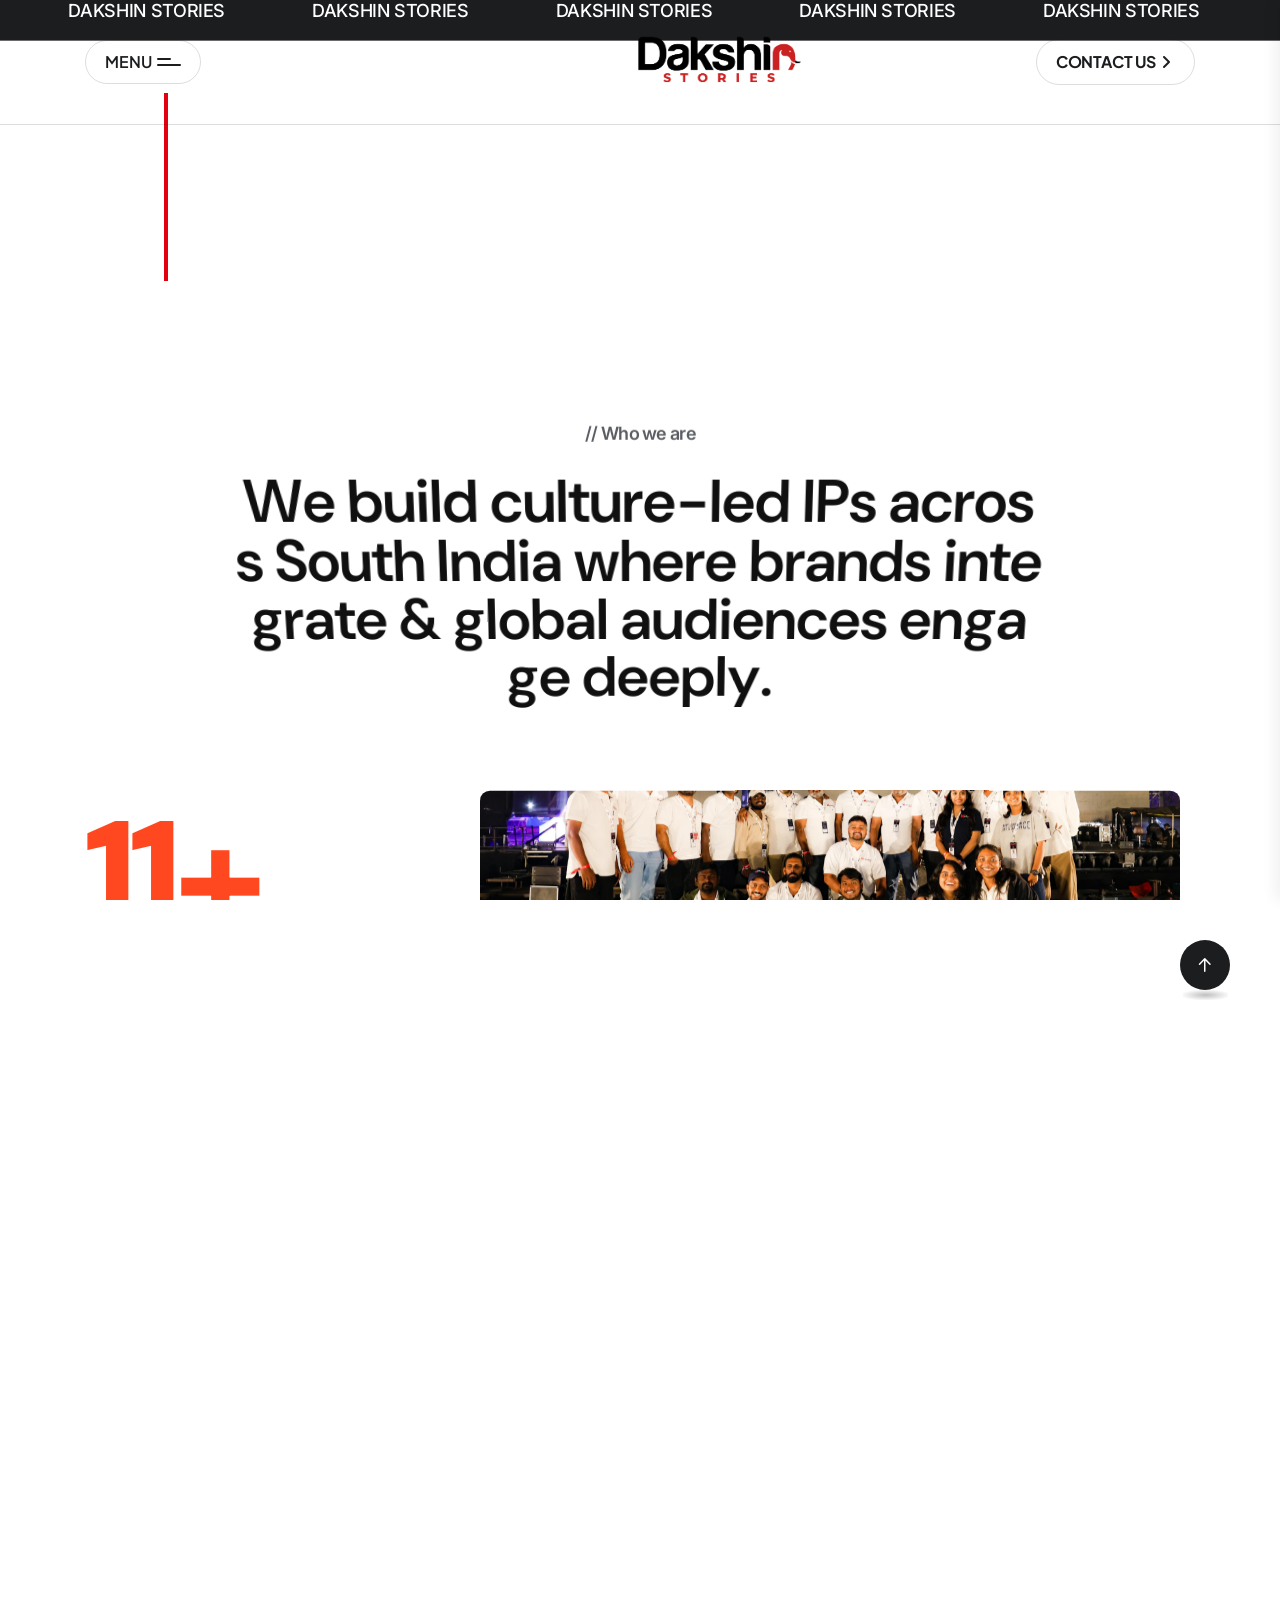
==== commit 5d192ed9: "herooo" ====
--- a/index.html
+++ b/index.html
@@ -354,7 +354,7 @@
         /* Mobile Responsiveness for Hero (320px, 375px, 425px) */
         @media (max-width: 767px) {
             .td-hero-area {
-                padding-top: 150px !important;
+                padding-top: 180px !important;
             }
 
             .td-hero-text-slide {
@@ -366,7 +366,7 @@
             }
 
             .messi-hero {
-                height: 150px !important;
+                height: 200px !important;
                 /* Reduced specifically for small mobile screens */
                 transform: scale(1.3) translateY(5px) !important;
                 /* Balanced positioning */
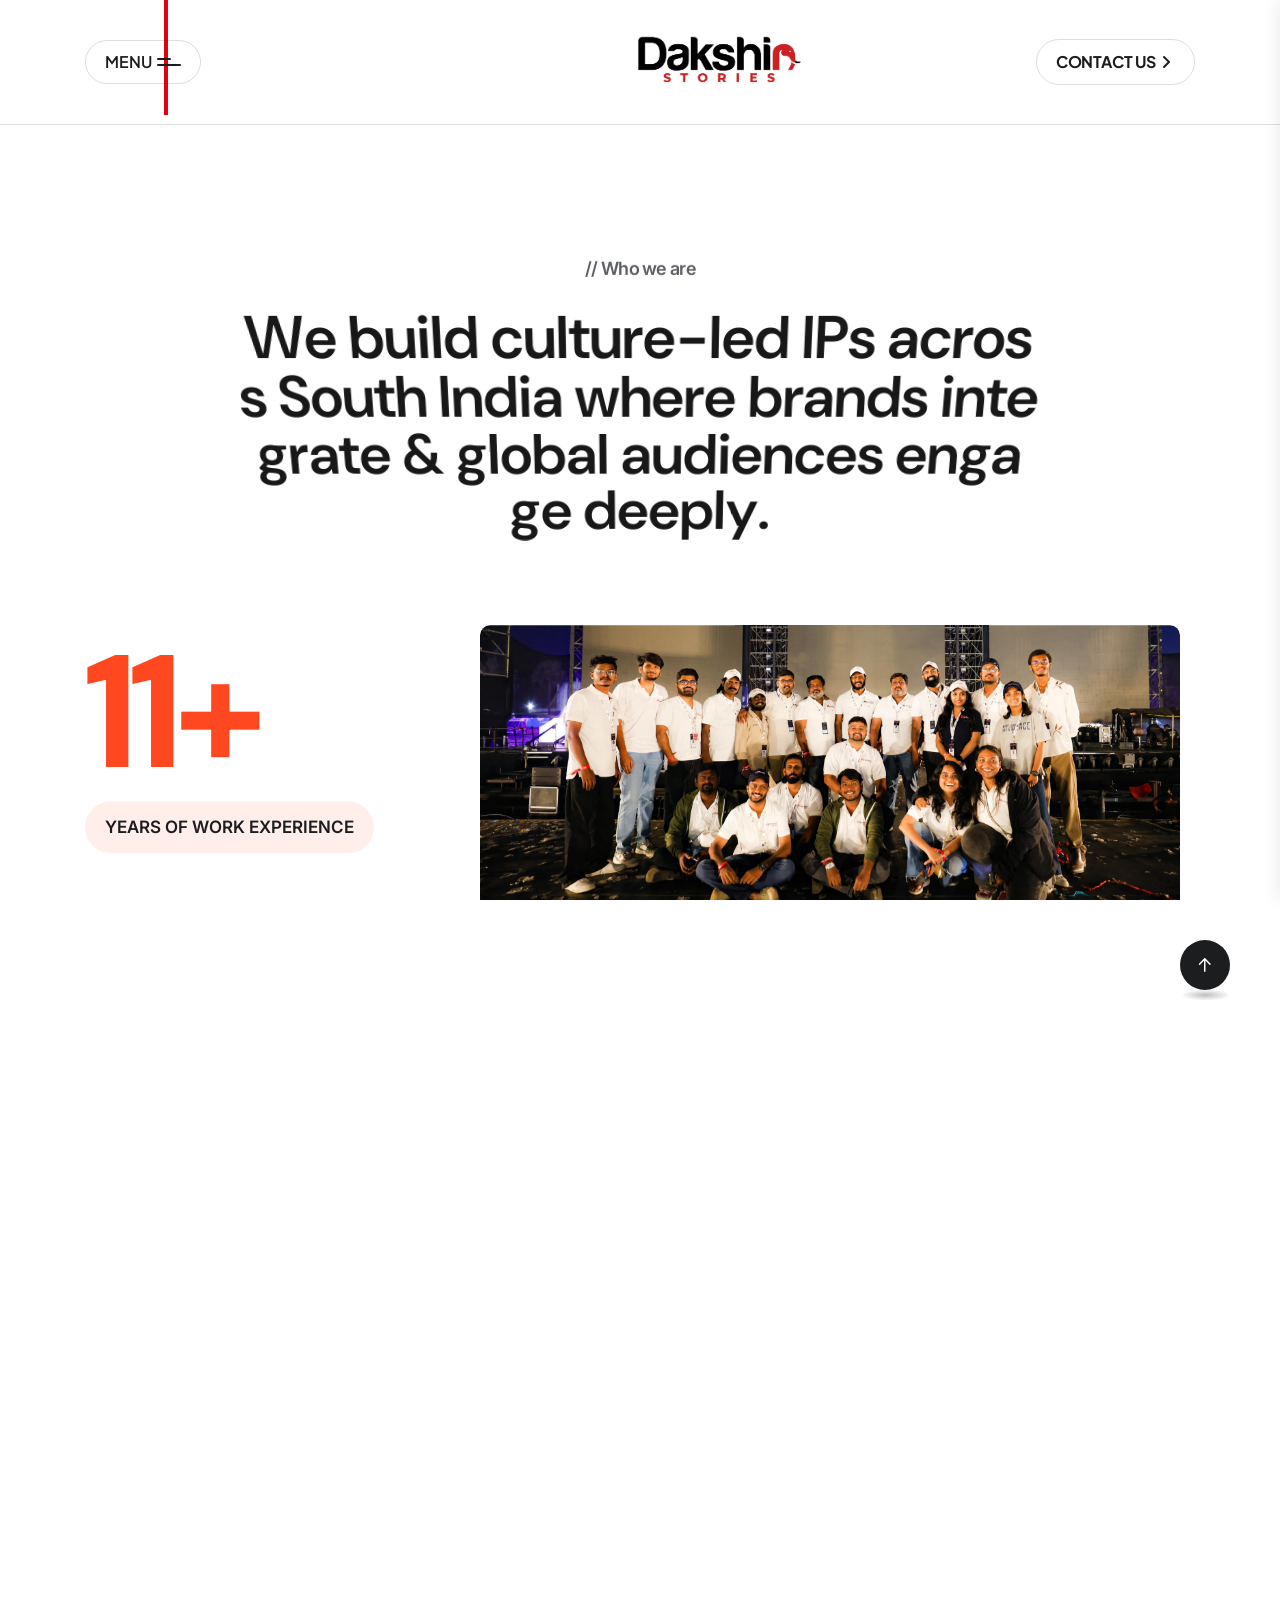
==== commit b9a3deb2: "hero/whatwedo" ====
--- a/index.html
+++ b/index.html
@@ -424,7 +424,7 @@
                                         <li class="active menu-item-has-children"><a href="index.html">Home</a>
 
                                         </li>
-                                        <li class="#"><a href="#">WHAT WE DO</a>
+                                        <li class="#"><a href="whatwedo.html">WHAT WE DO</a>
 
                                         </li>
                                         <li class="#"><a href="portfolio-two-columns.html">ABOUT US</a>
